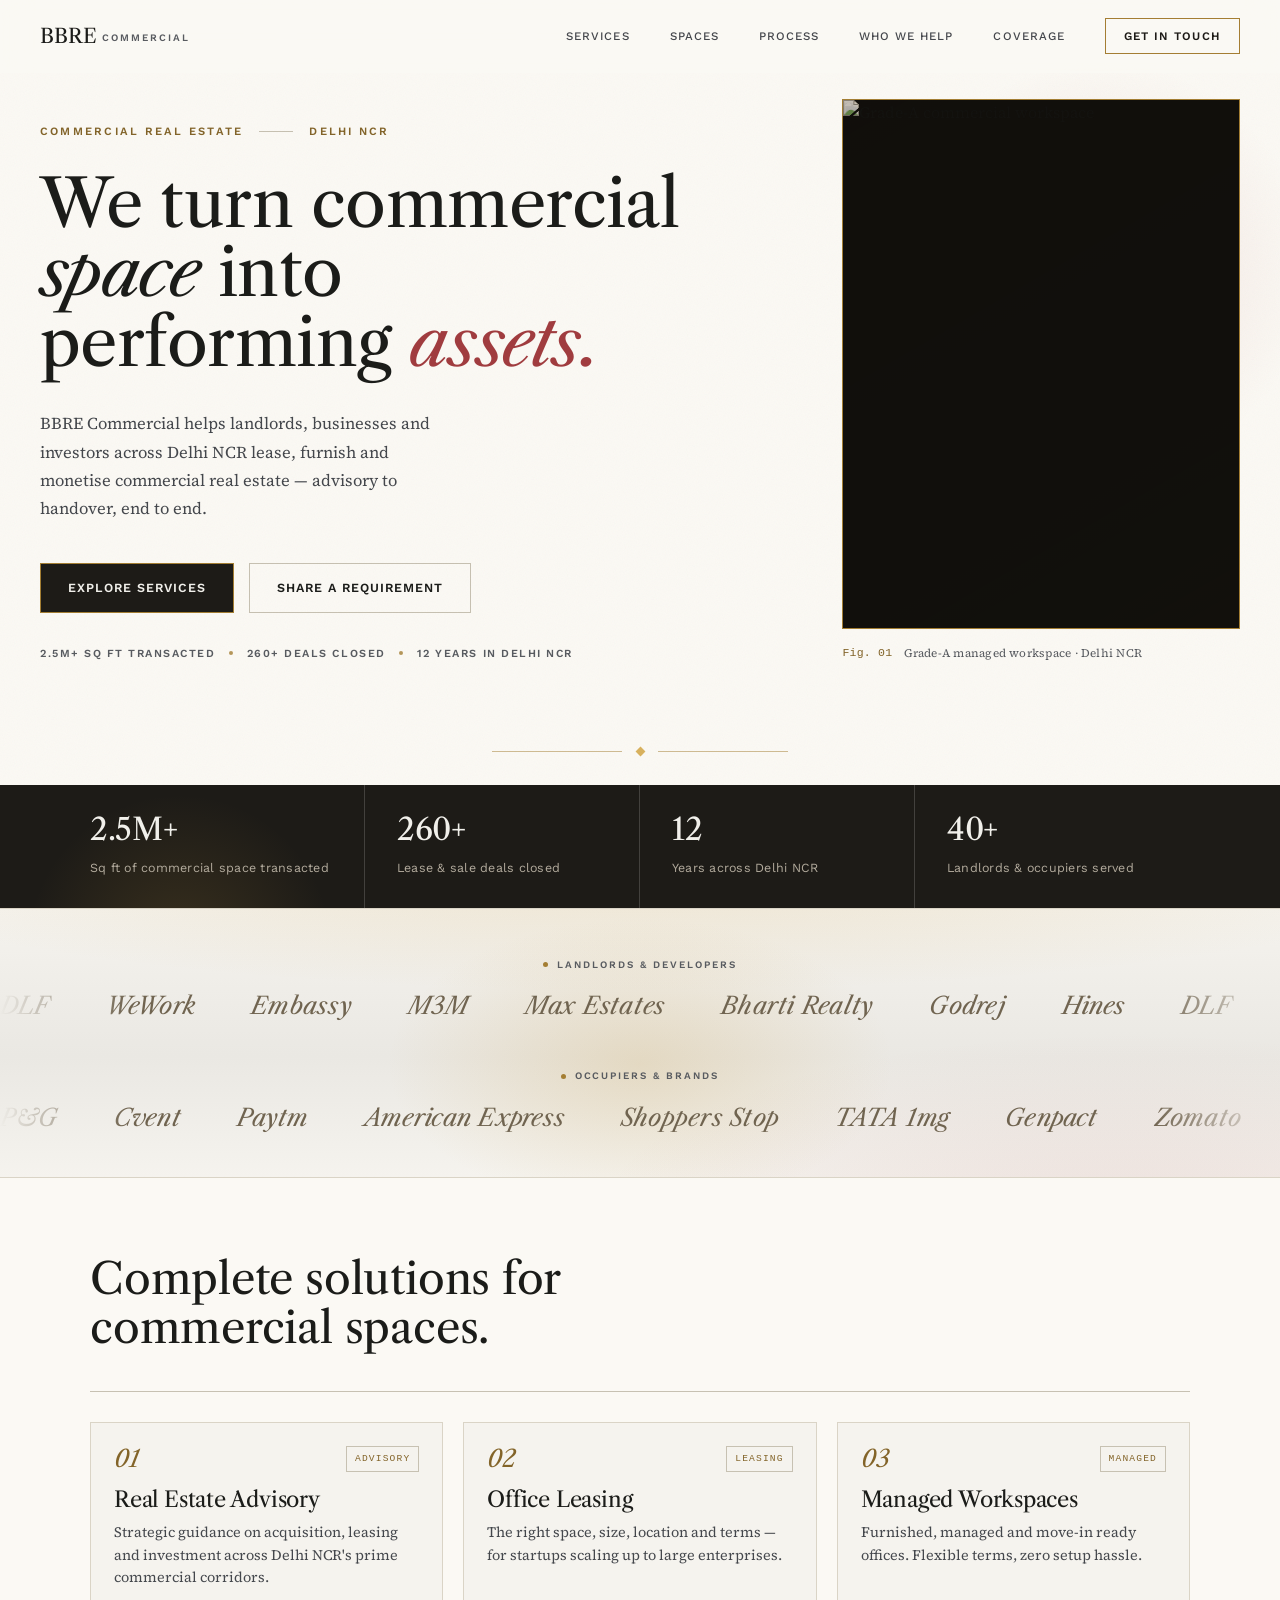
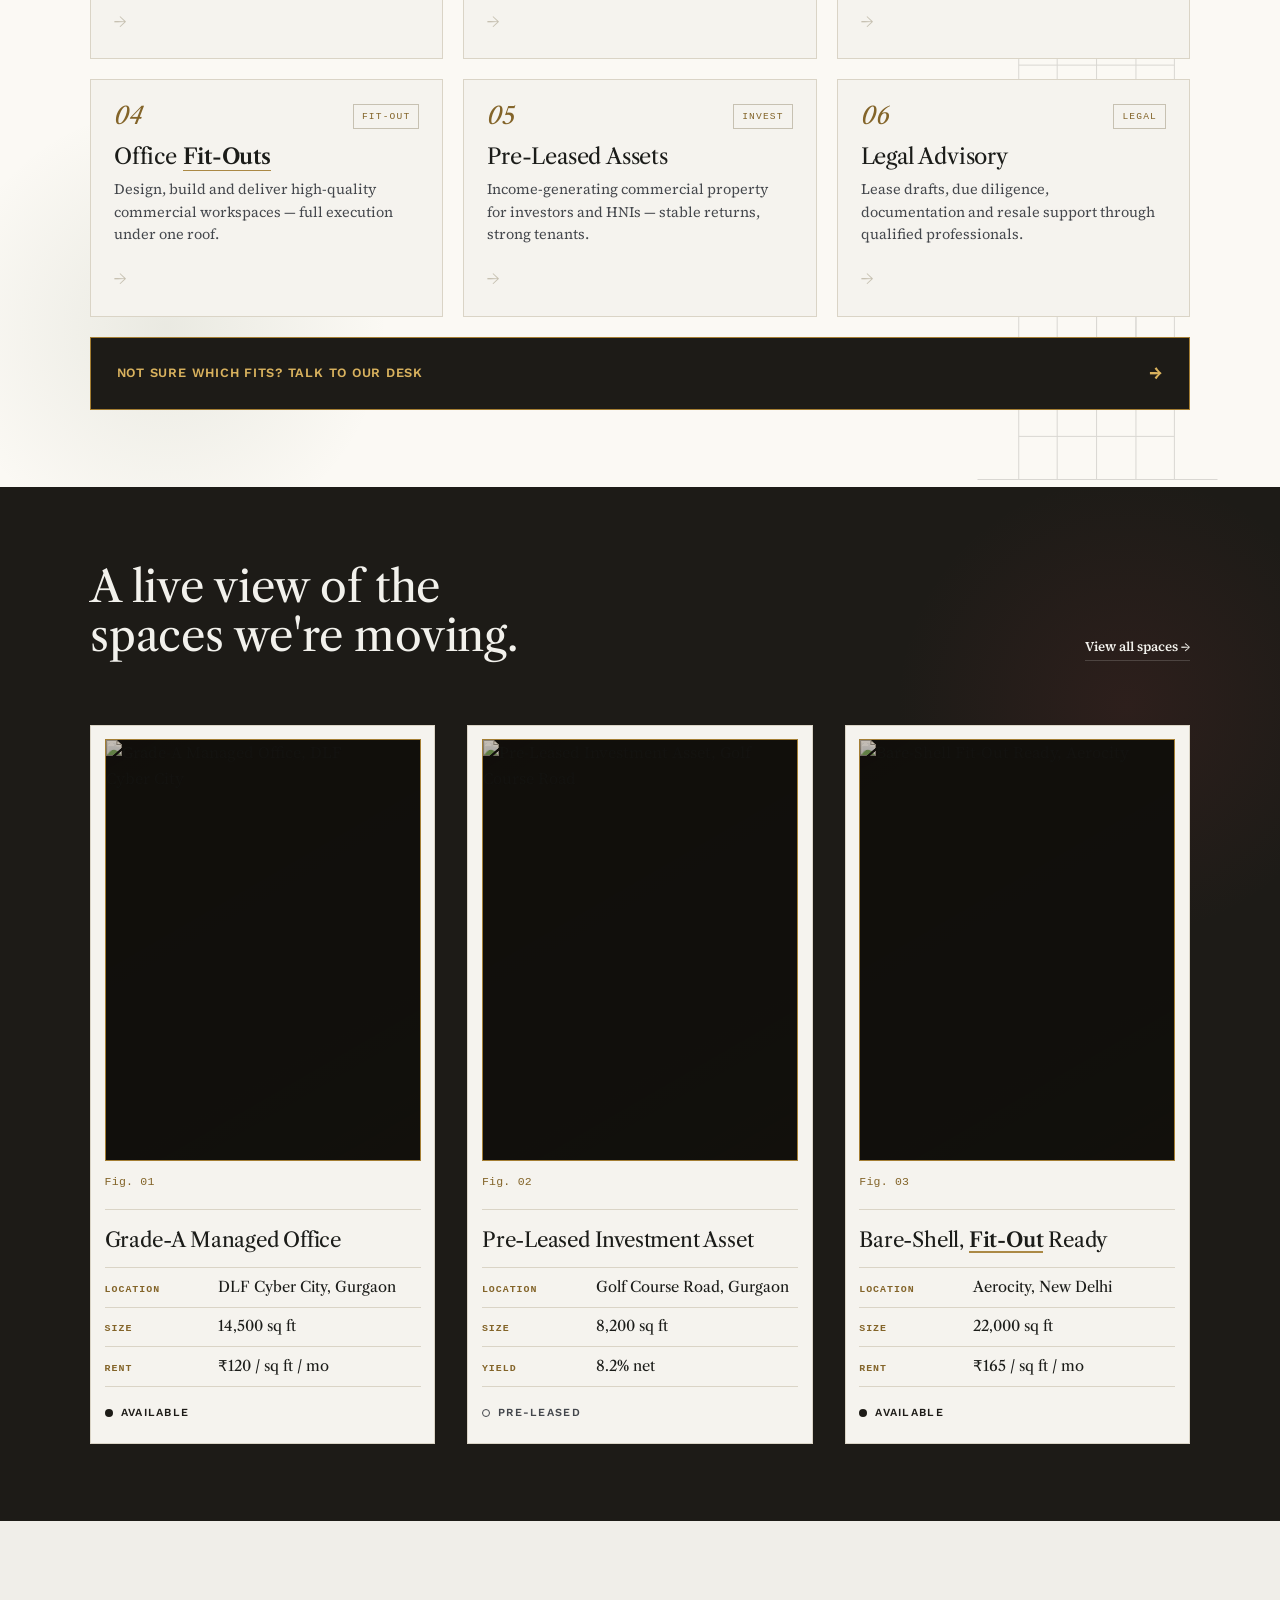
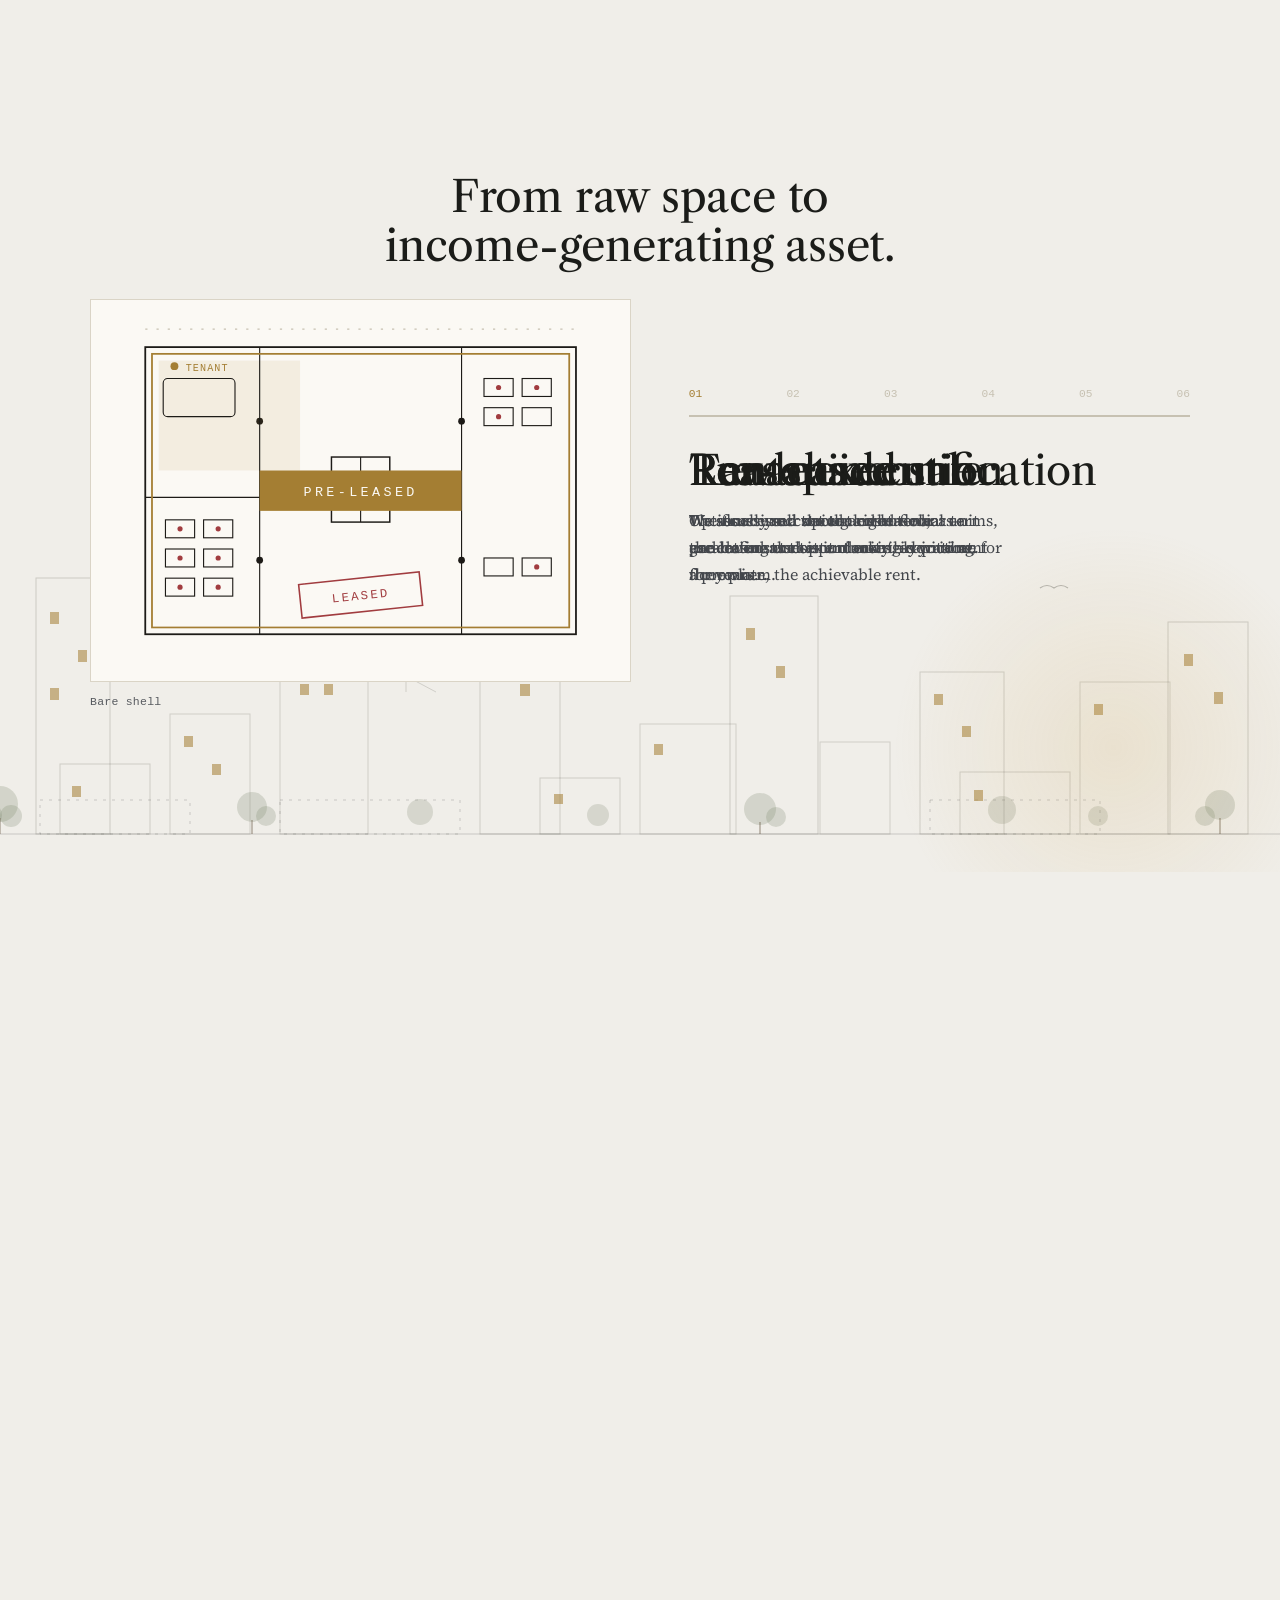
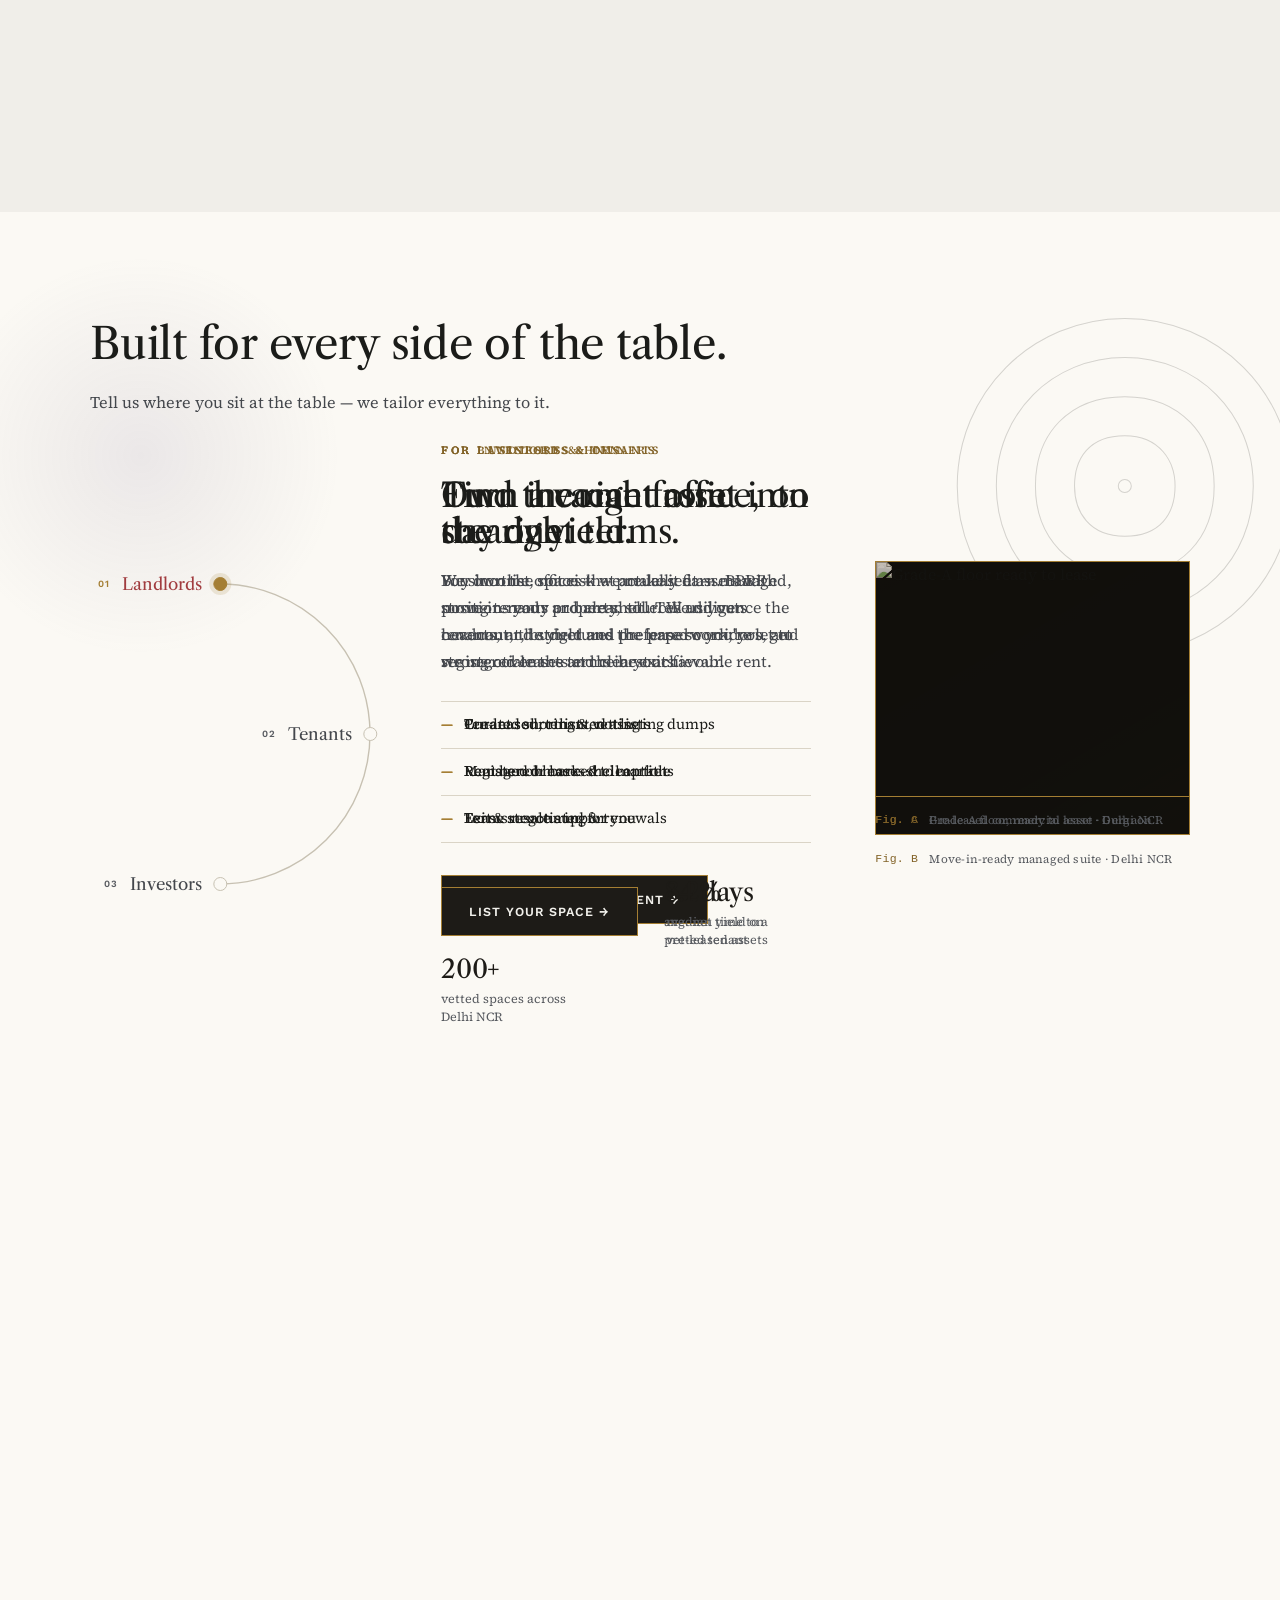
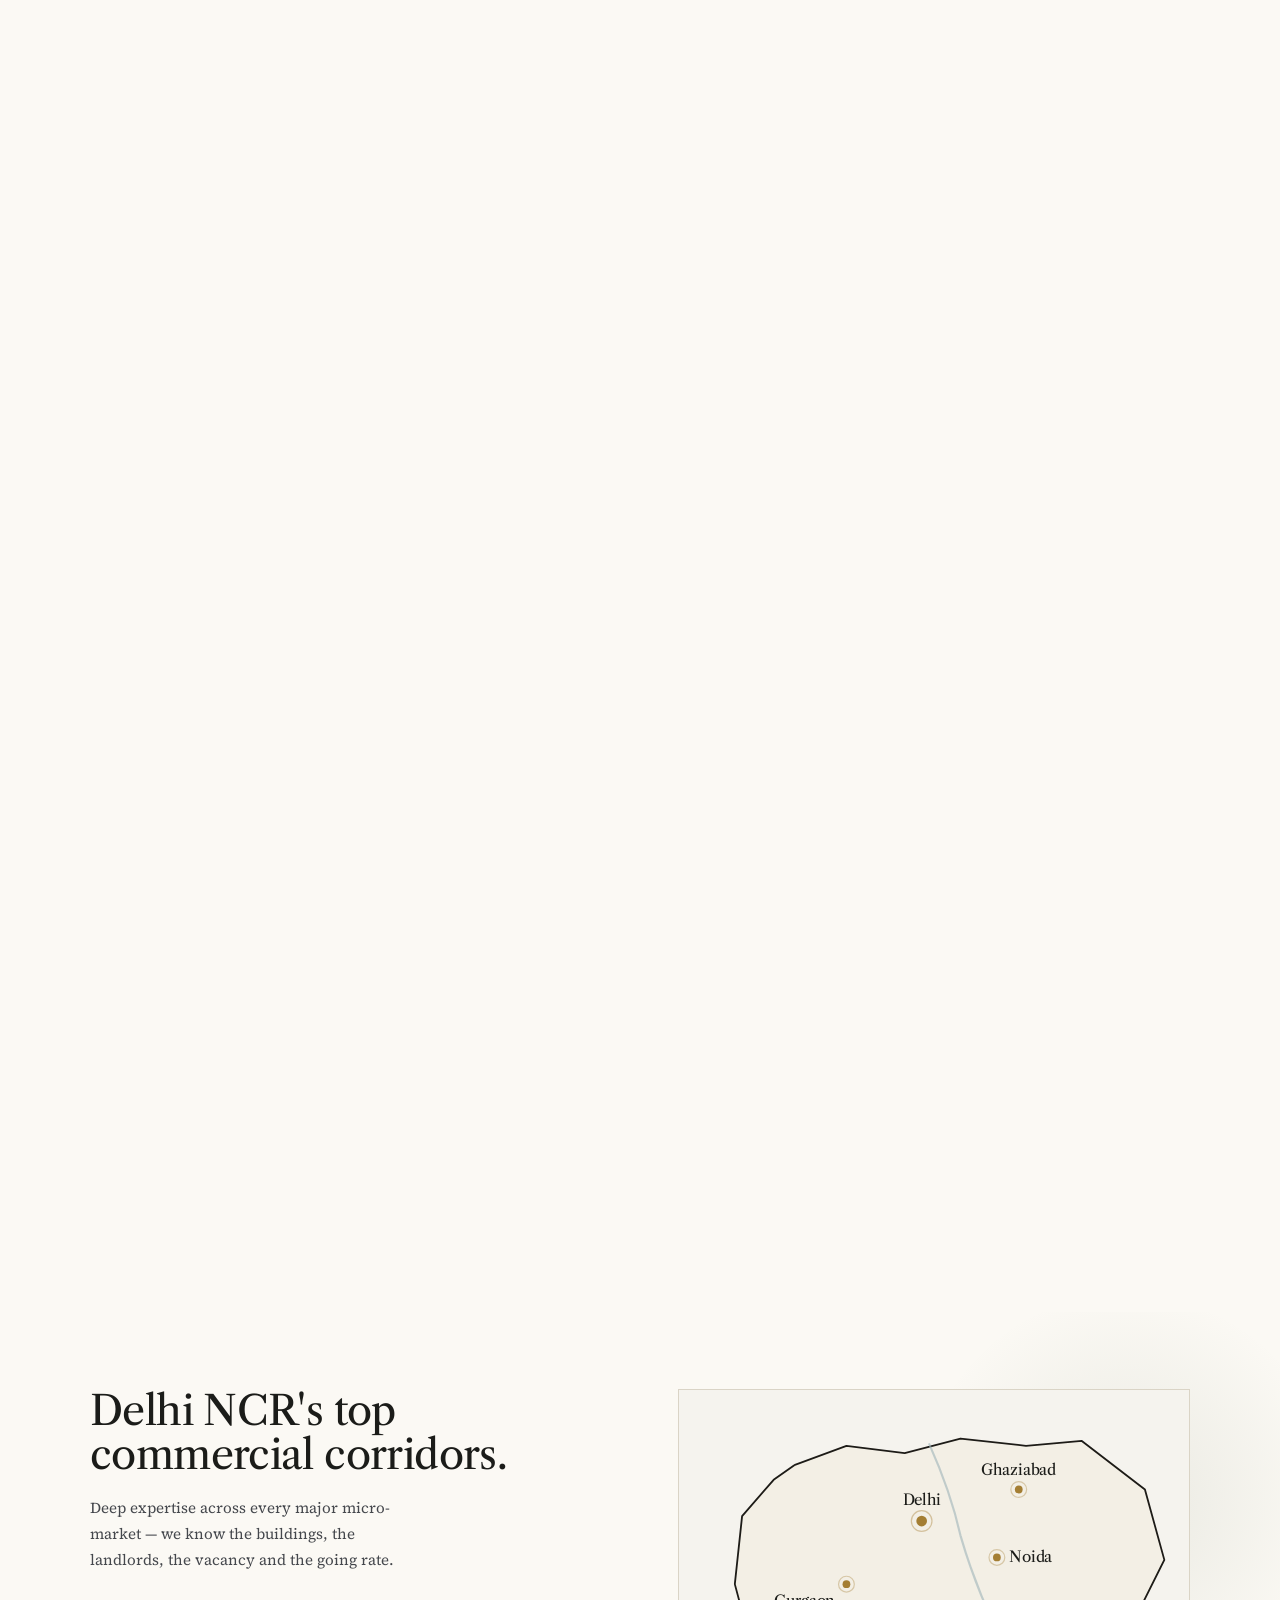
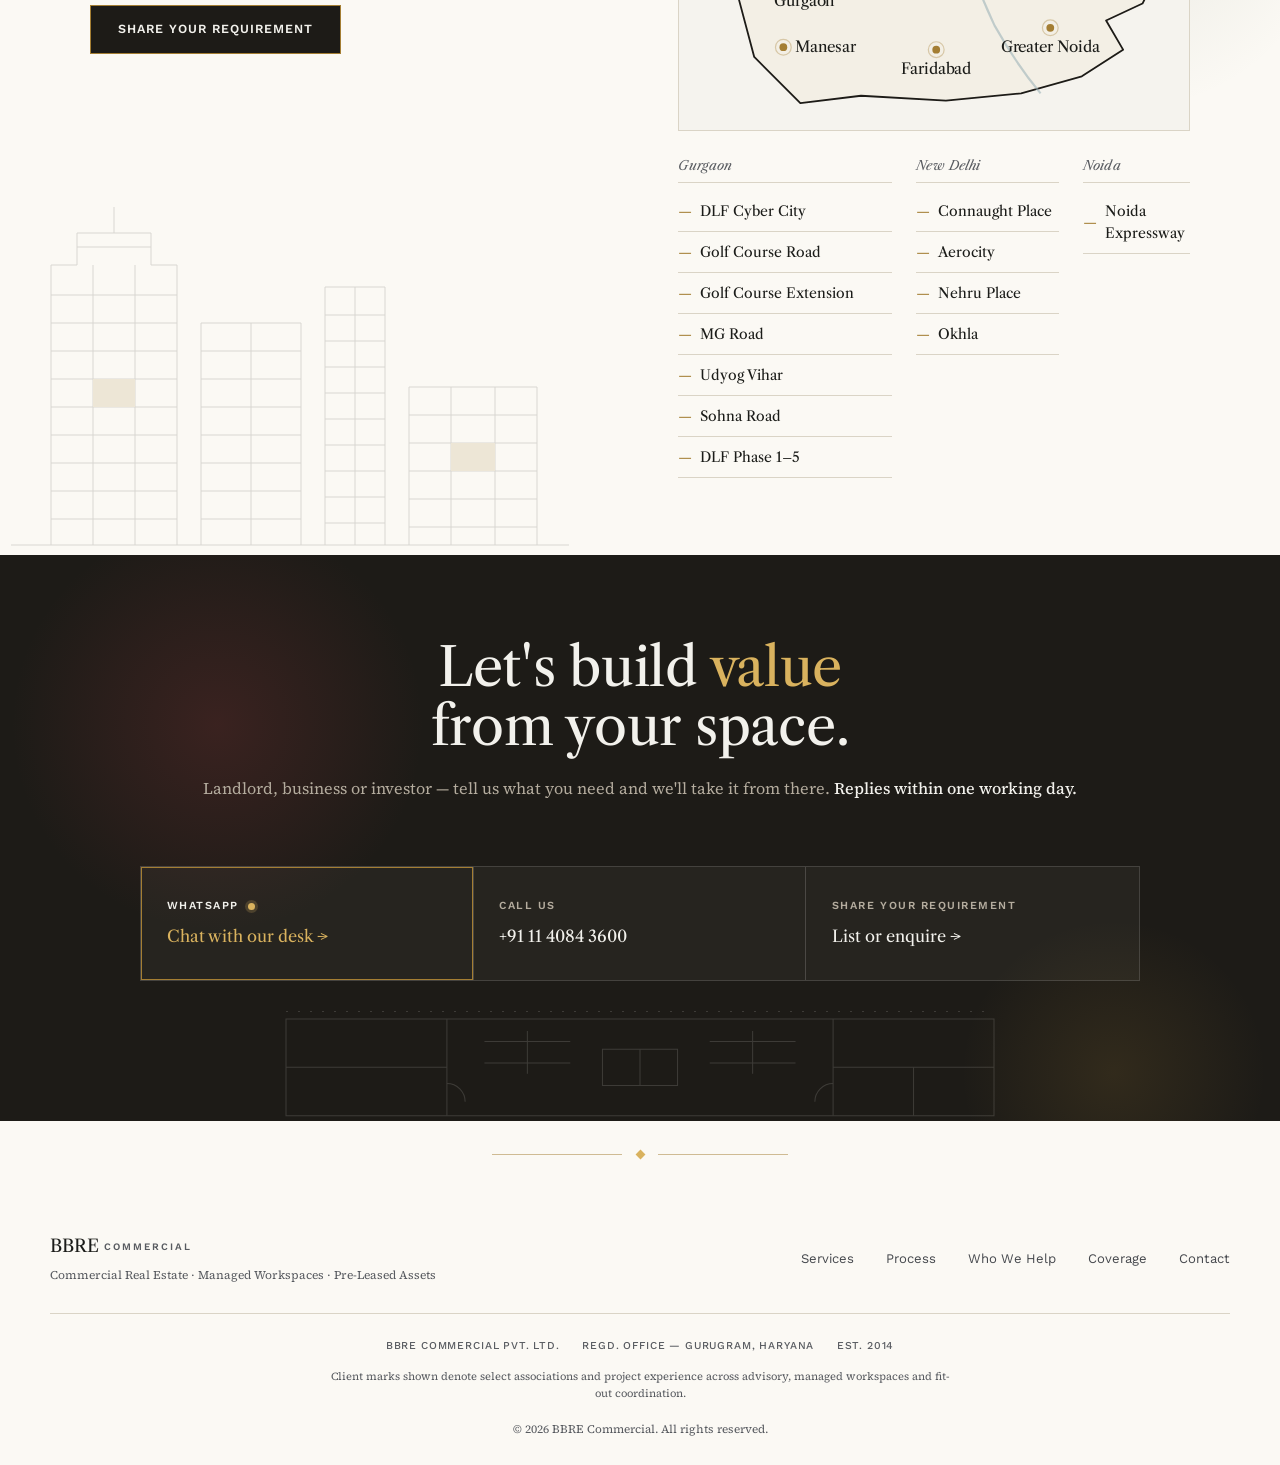
==== index.html @ bbd34696 "Mobile rebuild + Services redesign Mobile layout rebuilt (tighter spacing, no horizontal overflow, p" ====
<!DOCTYPE html>
<html lang="en">
<head>
  <meta charset="UTF-8" />
  <meta name="viewport" content="width=device-width, initial-scale=1.0" />
  <title>BBRE Commercial — Commercial Real Estate, Delhi NCR</title>
  <script>document.documentElement.classList.add('js');</script>
  <link rel="preconnect" href="https://fonts.googleapis.com">
  <link rel="preconnect" href="https://fonts.gstatic.com" crossorigin>
  <link href="https://fonts.googleapis.com/css2?family=Libre+Caslon+Text:ital,wght@0,400;0,700;1,400&family=Source+Serif+4:ital,opsz,wght@0,8..60,400;0,8..60,600;1,8..60,400&family=Work+Sans:wght@400;500;600;700&display=swap" rel="stylesheet">
  <link rel="stylesheet" href="styles.css?v=46" />
</head>
<body>
<div class="grain" aria-hidden="true"></div>
<nav class="chapters" aria-label="Section progress">
  <a class="chapter" href="#services"><span class="ch-num">01</span><span class="ch-label">Services</span></a>
  <a class="chapter" href="#spaces"><span class="ch-num">02</span><span class="ch-label">Spaces</span></a>
  <a class="chapter" href="#journey"><span class="ch-num">03</span><span class="ch-label">Process</span></a>
  <a class="chapter" href="#who"><span class="ch-num">04</span><span class="ch-label">Who</span></a>
  <a class="chapter" href="#locations"><span class="ch-num">05</span><span class="ch-label">Coverage</span></a>
  <a class="chapter" href="#contact"><span class="ch-num">06</span><span class="ch-label">Contact</span></a>
  <span class="chapters-line"><span class="chapters-fill"></span></span>
</nav>

<!-- NAV -->
<header class="nav" id="nav">
  <div class="nav-inner">
    <a href="#" class="wordmark">BBRE<span>Commercial</span></a>
    <nav class="nav-links">
      <a href="#services">Services</a>
      <a href="#spaces">Spaces</a>
      <a href="#journey">Process</a>
      <a href="#who">Who We Help</a>
      <a href="#locations">Coverage</a>
      <a href="#contact" class="nav-cta">Get in touch</a>
    </nav>
    <button class="hamburger" id="hamburger" aria-label="Menu"><span></span><span></span><span></span></button>
  </div>
  <div class="mobile-menu" id="mobileMenu">
    <a href="#services">Services</a>
    <a href="#spaces">Spaces</a>
    <a href="#journey">Process</a>
    <a href="#who">Who We Help</a>
    <a href="#locations">Coverage</a>
    <a href="#contact">Get in touch</a>
  </div>
</header>

<!-- HERO -->
<section class="hero">
  <div class="aura aura--rose" style="width:40vw;height:40vw;top:2%;right:-6%" aria-hidden="true"></div>
  <div class="hero-grid">
    <div class="hero-lead-col">
      <div class="topline">
        <span>Commercial Real Estate</span><i></i><span>Delhi&nbsp;NCR</span>
      </div>
      <h1 class="hero-h1">
        We turn commercial <br class="hb"><em class="plain">space</em> into <br class="hb">performing <em>assets.</em>
      </h1>
      <p class="hero-lead">BBRE Commercial helps landlords, businesses and investors across Delhi NCR lease, furnish and monetise commercial real estate<span class="lead-tail"> — advisory to handover, end to end</span>.</p>
      <div class="hero-actions">
        <a href="#services" class="btn-solid">Explore services</a>
        <a href="#contact" class="btn-line">Share a requirement</a>
      </div>
      <p class="hero-proof reveal-up"><span>2.5M+ sq ft transacted</span><i></i><span>260+ deals closed</span><i></i><span>12 years in Delhi&nbsp;NCR</span></p>
    </div>
    <div class="hero-fig-col">
      <figure class="fig">
        <div class="fig-frame duotone">
          <img src="https://images.unsplash.com/photo-1497366811353-6870744d04b2?w=1000&q=80" alt="Grade-A commercial workspace" />
        </div>
        <figcaption><span class="fig-tag">Fig. 01</span><span>Grade-A managed workspace · Delhi&nbsp;NCR</span></figcaption>
      </figure>
    </div>
  </div>
</section>

<div class="ornament ornament-divider" aria-hidden="true"><span></span></div>

<!-- CREDENTIALS BAND -->
<section class="band">
  <div class="aura aura--amber" style="width:34vw;height:34vw;top:-45%;left:-3%" aria-hidden="true"></div>
  <div class="band-inner">
    <div class="band-item">
      <strong data-count="2.5" data-decimals="1" data-suffix="M+">2.5M+</strong>
      <span>Sq ft of commercial space transacted</span>
    </div>
    <div class="band-item">
      <strong data-count="260" data-decimals="0" data-suffix="+">260+</strong>
      <span>Lease &amp; sale deals closed</span>
    </div>
    <div class="band-item">
      <strong data-count="12" data-decimals="0" data-suffix="">12</strong>
      <span>Years across Delhi NCR</span>
    </div>
    <div class="band-item">
      <strong data-count="40" data-decimals="0" data-suffix="+">40+</strong>
      <span>Landlords &amp; occupiers served</span>
    </div>
  </div>
</section>

<!-- CLIENTS — two groups, opposite-scrolling logo walls -->
<section class="clients">
  <div class="aura aura--amber" style="width:52vw;height:30vw;top:-14%;left:50%;transform:translateX(-50%)" aria-hidden="true"></div>
  <div class="client-rows">
    <div class="client-row reveal-up">
      <span class="client-row-label">Landlords &amp; developers</span>
      <div class="marquee" aria-hidden="true">
        <div class="marquee-track">
          <span>DLF</span><span>WeWork</span><span>Embassy</span><span>M3M</span><span>Max Estates</span><span>Bharti Realty</span><span>Godrej</span><span>Hines</span>
          <span>DLF</span><span>WeWork</span><span>Embassy</span><span>M3M</span><span>Max Estates</span><span>Bharti Realty</span><span>Godrej</span><span>Hines</span>
        </div>
      </div>
    </div>
    <div class="client-row reveal-up">
      <span class="client-row-label">Occupiers &amp; brands</span>
      <div class="marquee" aria-hidden="true">
        <div class="marquee-track marquee-track--rev">
          <span>P&amp;G</span><span>Cvent</span><span>Paytm</span><span>American Express</span><span>Shoppers Stop</span><span>TATA 1mg</span><span>Genpact</span><span>Zomato</span>
          <span>P&amp;G</span><span>Cvent</span><span>Paytm</span><span>American Express</span><span>Shoppers Stop</span><span>TATA 1mg</span><span>Genpact</span><span>Zomato</span>
        </div>
      </div>
    </div>
  </div>
</section>

<!-- SERVICES (ledger) -->
<section class="services section-pad" id="services">
      <div class="deco deco-facade deco--ink" aria-hidden="true">
        <svg viewBox="0 0 300 640" preserveAspectRatio="xMidYMid meet">
          <path d="M74 632 V150 H108 V104 H150 V70 H206 V150 H240 V632" stroke-width="1.4"/>
          <line x1="30" y1="632" x2="286" y2="632" stroke-width="1.4"/>
          <line x1="74" y1="190" x2="240" y2="190"/><line x1="74" y1="234" x2="240" y2="234"/>
          <line x1="74" y1="278" x2="240" y2="278"/><line x1="74" y1="322" x2="240" y2="322"/>
          <line x1="74" y1="366" x2="240" y2="366"/><line x1="74" y1="410" x2="240" y2="410"/>
          <line x1="74" y1="454" x2="240" y2="454"/><line x1="74" y1="498" x2="240" y2="498"/>
          <line x1="74" y1="542" x2="240" y2="542"/><line x1="74" y1="586" x2="240" y2="586"/>
          <line x1="115" y1="150" x2="115" y2="632"/><line x1="157" y1="150" x2="157" y2="632"/>
          <line x1="199" y1="150" x2="199" y2="632"/>
          <line x1="157" y1="70" x2="157" y2="150"/>
          <rect x="115" y="278" width="42" height="44" fill="rgba(29,27,23,0.85)" stroke="none"/>
          <rect x="157" y="454" width="42" height="44" fill="rgba(29,27,23,0.85)" stroke="none"/>
        </svg>
      </div>
    <div class="aura aura--sage" style="width:42vw;height:42vw;bottom:-12%;left:-8%" aria-hidden="true"></div>
  <div class="container">
    <div class="section-head">
      <h2 class="reveal-up">Complete solutions for<br>commercial spaces.</h2>
    </div>
    <div class="svc-grid">
      <a class="svc-card reveal-up" data-n="01" href="#contact">
        <div class="svc-top"><span class="svc-idx">01</span><span class="svc-tag">Advisory</span></div>
        <h3 class="svc-name">Real Estate Advisory</h3>
        <p class="svc-desc">Strategic guidance on acquisition, leasing and investment across Delhi NCR's prime commercial corridors.</p>
        <span class="svc-go" aria-hidden="true">→</span>
      </a>
      <a class="svc-card reveal-up" data-n="02" href="#contact">
        <div class="svc-top"><span class="svc-idx">02</span><span class="svc-tag">Leasing</span></div>
        <h3 class="svc-name">Office Leasing</h3>
        <p class="svc-desc">The right space, size, location and terms — for startups scaling up to large enterprises.</p>
        <span class="svc-go" aria-hidden="true">→</span>
      </a>
      <a class="svc-card reveal-up" data-n="03" href="#contact">
        <div class="svc-top"><span class="svc-idx">03</span><span class="svc-tag">Managed</span></div>
        <h3 class="svc-name">Managed Workspaces</h3>
        <p class="svc-desc">Furnished, managed and move-in ready offices. Flexible terms, zero setup hassle.</p>
        <span class="svc-go" aria-hidden="true">→</span>
      </a>
      <a class="svc-card reveal-up" data-n="04" href="#contact">
        <div class="svc-top"><span class="svc-idx">04</span><span class="svc-tag">Fit-out</span></div>
        <h3 class="svc-name">Office <span class="fitout">Fit-Outs</span></h3>
        <p class="svc-desc">Design, build and deliver high-quality commercial workspaces — full execution under one roof.</p>
        <span class="svc-go" aria-hidden="true">→</span>
      </a>
      <a class="svc-card reveal-up" data-n="05" href="#contact">
        <div class="svc-top"><span class="svc-idx">05</span><span class="svc-tag">Invest</span></div>
        <h3 class="svc-name">Pre-Leased Assets</h3>
        <p class="svc-desc">Income-generating commercial property for investors and HNIs — stable returns, strong tenants.</p>
        <span class="svc-go" aria-hidden="true">→</span>
      </a>
      <a class="svc-card reveal-up" data-n="06" href="#contact">
        <div class="svc-top"><span class="svc-idx">06</span><span class="svc-tag">Legal</span></div>
        <h3 class="svc-name">Legal Advisory</h3>
        <p class="svc-desc">Lease drafts, due diligence, documentation and resale support through qualified professionals.</p>
        <span class="svc-go" aria-hidden="true">→</span>
      </a>
    </div>
    <a class="svc-prompt reveal-up" href="#contact"><span>Not sure which fits? Talk to our desk</span><span class="svc-prompt-arrow" aria-hidden="true">→</span></a>
  </div>
</section>

<!-- FEATURED SPACES -->
<section class="spaces section-pad" id="spaces">
  <div class="aura aura--rose" style="width:44vw;height:44vw;top:-6%;right:-10%" aria-hidden="true"></div>
  <div class="container">
    <div class="spaces-head">
      <div class="section-head">
        <h2 class="reveal-up">A live view of the<br>spaces we're moving.</h2>
      </div>
      <a href="#contact" class="spaces-all reveal-up">View all spaces →</a>
    </div>
    <div class="spaces-grid">

      <!-- Plate 01 -->
      <article class="space-plate reveal-up">
        <figure class="plate-fig">
          <div class="plate-frame duotone">
            <img src="https://images.unsplash.com/photo-1497366811353-6870744d04b2?w=900&q=80" alt="Grade-A Managed Office, DLF Cyber City" />
          </div>
          <figcaption><span class="fig-tag">Fig. 01</span></figcaption>
        </figure>
        <div class="plate-body">
          <h3 class="plate-title">Grade-A Managed Office</h3>
          <table class="spec-sheet">
            <tbody>
              <tr><td class="spec-label">Location</td><td class="spec-val">DLF Cyber City, Gurgaon</td></tr>
              <tr><td class="spec-label">Size</td><td class="spec-val">14,500 sq ft</td></tr>
              <tr><td class="spec-label">Rent</td><td class="spec-val">₹120 / sq ft / mo</td></tr>
            </tbody>
          </table>
          <div class="plate-status">
            <span class="status-dot dot-filled" aria-hidden="true"></span>Available
          </div>
        </div>
      </article>

      <!-- Plate 02 -->
      <article class="space-plate reveal-up">
        <figure class="plate-fig">
          <div class="plate-frame duotone">
            <img src="https://images.unsplash.com/photo-1554469384-e58fac16e23a?w=900&q=80" alt="Pre-Leased Investment Asset, Golf Course Road" />
          </div>
          <figcaption><span class="fig-tag">Fig. 02</span></figcaption>
        </figure>
        <div class="plate-body">
          <h3 class="plate-title">Pre-Leased Investment Asset</h3>
          <table class="spec-sheet">
            <tbody>
              <tr><td class="spec-label">Location</td><td class="spec-val">Golf Course Road, Gurgaon</td></tr>
              <tr><td class="spec-label">Size</td><td class="spec-val">8,200 sq ft</td></tr>
              <tr><td class="spec-label">Yield</td><td class="spec-val">8.2% net</td></tr>
            </tbody>
          </table>
          <div class="plate-status status-preleased">
            <span class="status-dot dot-hollow" aria-hidden="true"></span>Pre-Leased
          </div>
        </div>
      </article>

      <!-- Plate 03 -->
      <article class="space-plate reveal-up">
        <figure class="plate-fig">
          <div class="plate-frame duotone">
            <img src="https://images.unsplash.com/photo-1497366216548-37526070297c?w=900&q=80" alt="Bare-Shell Fit-Out Ready, Aerocity" />
          </div>
          <figcaption><span class="fig-tag">Fig. 03</span></figcaption>
        </figure>
        <div class="plate-body">
          <h3 class="plate-title">Bare-Shell, <span class="fitout">Fit-Out</span> Ready</h3>
          <table class="spec-sheet">
            <tbody>
              <tr><td class="spec-label">Location</td><td class="spec-val">Aerocity, New Delhi</td></tr>
              <tr><td class="spec-label">Size</td><td class="spec-val">22,000 sq ft</td></tr>
              <tr><td class="spec-label">Rent</td><td class="spec-val">₹165 / sq ft / mo</td></tr>
            </tbody>
          </table>
          <div class="plate-status">
            <span class="status-dot dot-filled" aria-hidden="true"></span>Available
          </div>
        </div>
      </article>

    </div>
  </div>
</section>

<!-- PROCESS — pinned raw-space → asset journey -->
<section class="proc-section" id="journey">
  <div class="journey-scroll">
    <div class="journey-sticky">
      <!-- evolving environment: the district grows around the asset as you scroll -->
      <div class="journey-bg" aria-hidden="true">
        <svg class="env-svg" viewBox="0 0 1440 900" preserveAspectRatio="xMidYMax slice">
          <g class="env-layer" data-at="0.04" stroke="#1D1B17" stroke-opacity="0.18" fill="none">
            <line x1="0" y1="862" x2="1440" y2="862" stroke-width="1.2"/>
            <rect x="120" y="828" width="150" height="34" stroke-dasharray="3 6"/>
            <rect x="360" y="828" width="180" height="34" stroke-dasharray="3 6"/>
            <rect x="1010" y="828" width="170" height="34" stroke-dasharray="3 6"/>
          </g>
          <g class="env-layer" data-at="0.16" stroke="#1D1B17" stroke-opacity="0.16" fill="none">
            <rect x="140" y="792" width="90" height="70"/>
            <rect x="1040" y="800" width="110" height="62"/>
            <rect x="620" y="806" width="80" height="56"/>
          </g>
          <g class="env-layer" data-at="0.30" stroke="#1D1B17" stroke-opacity="0.15" fill="none">
            <rect x="250" y="742" width="80" height="120"/>
            <rect x="720" y="752" width="96" height="110"/>
            <rect x="900" y="770" width="70" height="92"/>
          </g>
          <g class="env-layer" data-at="0.44" stroke="#1D1B17" stroke-opacity="0.15" fill="none">
            <rect x="360" y="686" width="88" height="176"/>
            <rect x="1160" y="710" width="90" height="152"/>
            <path d="M486 720 V690 H560"/><line x1="486" y1="704" x2="516" y2="720"/>
          </g>
          <g class="env-layer" data-at="0.58" stroke="#1D1B17" stroke-opacity="0.16" fill="none">
            <rect x="560" y="648" width="80" height="214"/>
            <rect x="1000" y="700" width="84" height="162"/>
          </g>
          <g class="env-layer" data-at="0.52" stroke="#1D1B17" stroke-opacity="0.17" fill="none">
            <rect x="116" y="606" width="74" height="256"/>
            <rect x="810" y="624" width="88" height="238"/>
            <rect x="1248" y="650" width="80" height="212"/>
          </g>
          <g class="env-layer" data-at="0.70">
            <g fill="#6E7A5E" fill-opacity="0.22" stroke="none">
              <circle cx="80" cy="832" r="18"/><circle cx="70" cy="843" r="12"/><circle cx="91" cy="844" r="11"/>
              <circle cx="332" cy="835" r="15"/><circle cx="346" cy="844" r="10"/>
              <circle cx="840" cy="837" r="16"/><circle cx="856" cy="845" r="10"/>
              <circle cx="1300" cy="833" r="15"/><circle cx="1285" cy="844" r="10"/>
            </g>
            <g stroke="#5B4A34" stroke-opacity="0.32" stroke-width="2">
              <line x1="80" y1="846" x2="80" y2="862"/><line x1="332" y1="848" x2="332" y2="862"/><line x1="840" y1="850" x2="840" y2="862"/><line x1="1300" y1="846" x2="1300" y2="862"/>
            </g>
          </g>
          <g class="env-layer" data-at="0.80" fill="#6E7A5E" fill-opacity="0.20" stroke="none">
            <circle cx="500" cy="840" r="13"/><circle cx="678" cy="843" r="11"/><circle cx="1082" cy="838" r="14"/><circle cx="1178" cy="844" r="10"/>
          </g>
          <g class="env-layer" data-at="0.26" fill="#A47E33" fill-opacity="0.55">
            <rect x="152" y="814" width="9" height="11"/><rect x="1054" y="818" width="9" height="11"/><rect x="634" y="822" width="9" height="10"/>
          </g>
          <g class="env-layer" data-at="0.40" fill="#A47E33" fill-opacity="0.55">
            <rect x="264" y="764" width="9" height="11"/><rect x="292" y="792" width="9" height="11"/><rect x="734" y="772" width="9" height="11"/>
          </g>
          <g class="env-layer" data-at="0.54" fill="#A47E33" fill-opacity="0.55">
            <rect x="380" y="712" width="9" height="11"/><rect x="404" y="712" width="9" height="11"/><rect x="1174" y="732" width="9" height="11"/>
          </g>
          <g class="env-layer" data-at="0.64" fill="#A47E33" fill-opacity="0.55">
            <rect x="130" y="640" width="9" height="12"/><rect x="158" y="678" width="9" height="12"/><rect x="826" y="656" width="9" height="12"/><rect x="856" y="694" width="9" height="12"/><rect x="1264" y="682" width="9" height="12"/><rect x="1294" y="720" width="9" height="12"/>
          </g>
          <g class="env-layer" data-at="0.76" fill="#A47E33" fill-opacity="0.55">
            <rect x="576" y="676" width="10" height="12"/><rect x="600" y="712" width="10" height="12"/><rect x="1014" y="722" width="9" height="11"/><rect x="1042" y="754" width="9" height="11"/><rect x="130" y="716" width="9" height="12"/>
          </g>
          <g class="env-layer" data-at="0.90" stroke="#1D1B17" stroke-opacity="0.28" fill="none" stroke-width="1.2">
            <path d="M200 636 q8 -6 16 0 q8 -6 16 0"/><path d="M1120 616 q7 -5 14 0 q7 -5 14 0"/>
          </g>
        </svg>
        <div class="env-sun" aria-hidden="true"></div>
      </div>
      <div class="aura aura--amber" style="width:42vw;height:42vw;bottom:-16%;right:-8%" aria-hidden="true"></div>
      <div class="container">
        <div class="section-head reveal-up">
          <h2>From raw space to<br>income-generating asset.</h2>
        </div>
        <div class="journey-stage">
          <figure class="journey-visual reveal-up">
            <svg class="floor-svg" viewBox="0 0 480 340" xmlns="http://www.w3.org/2000/svg" aria-hidden="true">
              <g class="fl-shell">
                <line x1="48" y1="26" x2="432" y2="26" stroke="#C7C1B2" stroke-width="1" stroke-dasharray="2 8"/>
                <rect x="48" y="42" width="384" height="256" fill="none" stroke="#1D1B17" stroke-width="1.6"/>
                <rect x="214" y="140" width="52" height="58" fill="none" stroke="#1D1B17" stroke-width="1.3"/>
                <line x1="240" y1="140" x2="240" y2="198" stroke="#1D1B17" stroke-width="1"/>
                <g fill="#1D1B17"><circle cx="150" cy="108" r="3"/><circle cx="150" cy="232" r="3"/><circle cx="330" cy="108" r="3"/><circle cx="330" cy="232" r="3"/></g>
              </g>
              <g class="fl-layer" data-at="0.07"><rect x="60" y="54" width="126" height="98" fill="#A47E33" opacity="0.10"/></g>
              <g class="fl-layer" data-at="0.13"><circle cx="74" cy="59" r="3.5" fill="#A47E33"/><text x="84" y="63" font-family="ui-monospace, Menlo, monospace" font-size="9" fill="#A47E33" letter-spacing="1">TENANT</text></g>
              <g class="fl-layer" data-at="0.22" stroke="#1D1B17" fill="none">
                <line x1="150" y1="42" x2="150" y2="298" stroke-width="1"/>
                <line x1="330" y1="42" x2="330" y2="298" stroke-width="1"/>
                <line x1="48" y1="176" x2="150" y2="176" stroke-width="1"/>
              </g>
              <g class="fl-layer" data-at="0.29" stroke="#1D1B17" fill="none"><rect x="64" y="70" width="64" height="34" rx="4" stroke-width="1"/></g>
              <g class="fl-layer" data-at="0.35" stroke="#1D1B17" fill="none">
                <rect x="66" y="196" width="26" height="16"/><rect x="100" y="196" width="26" height="16"/>
                <rect x="66" y="222" width="26" height="16"/><rect x="100" y="222" width="26" height="16"/>
                <rect x="66" y="248" width="26" height="16"/><rect x="100" y="248" width="26" height="16"/>
              </g>
              <g class="fl-layer" data-at="0.42" stroke="#1D1B17" fill="none">
                <rect x="350" y="70" width="26" height="16"/><rect x="384" y="70" width="26" height="16"/>
                <rect x="350" y="96" width="26" height="16"/><rect x="384" y="96" width="26" height="16"/>
                <rect x="350" y="230" width="26" height="16"/><rect x="384" y="230" width="26" height="16"/>
              </g>
              <g class="fl-layer" data-at="0.55" transform="rotate(-6 240 263)">
                <rect x="186" y="248" width="108" height="30" fill="none" stroke="#A13C3F" stroke-width="1.4"/>
                <text x="240" y="267" text-anchor="middle" font-family="ui-monospace, Menlo, monospace" font-size="11" fill="#A13C3F" letter-spacing="2">LEASED</text>
              </g>
              <g class="fl-layer" data-at="0.63" fill="#A13C3F">
                <circle cx="79" cy="204" r="2.3"/><circle cx="113" cy="204" r="2.3"/>
                <circle cx="79" cy="230" r="2.3"/><circle cx="113" cy="230" r="2.3"/>
                <circle cx="79" cy="256" r="2.3"/><circle cx="113" cy="256" r="2.3"/>
              </g>
              <g class="fl-layer" data-at="0.71" fill="#A13C3F">
                <circle cx="363" cy="78" r="2.3"/><circle cx="397" cy="78" r="2.3"/>
                <circle cx="363" cy="104" r="2.3"/><circle cx="397" cy="238" r="2.3"/>
              </g>
              <g class="fl-layer" data-at="0.83"><rect x="54" y="48" width="372" height="244" fill="none" stroke="#A47E33" stroke-width="1.6"/></g>
              <g class="fl-layer" data-at="0.90"><rect x="150" y="152" width="180" height="36" fill="#A47E33"/><text x="240" y="175" text-anchor="middle" font-family="ui-monospace, Menlo, monospace" font-size="12" fill="#FBF9F4" letter-spacing="3">PRE-LEASED</text></g>
            </svg>
            <figcaption class="floor-cap"><span class="floor-stage-name">Bare shell</span><span class="floor-cap-static">Typical Grade-A floor plate</span></figcaption>
          </figure>
          <div class="journey-readout reveal-up">
            <div class="j-steps">
              <ol class="j-nums">
                <li class="is-active">01</li><li>02</li><li>03</li><li>04</li><li>05</li><li>06</li>
              </ol>
              <div class="j-track"><span class="j-fill"></span></div>
            </div>
            <div class="j-panels">
              <article class="j-panel is-active" data-i="0"><h4>Raw space</h4><p>We assess your vacant commercial unit and define the opportunity — location, floor plate, the achievable rent.</p></article>
              <article class="j-panel" data-i="1"><h4>Tenant identification</h4><p>We source and vet the right tenant — the covenant that underwrites your rent for years.</p></article>
              <article class="j-panel" data-i="2"><h4><span class="fitout">Fit-out</span></h4><p>We design and build a workspace that commands premium rent — full execution under one roof.</p></article>
              <article class="j-panel" data-i="3"><h4>Lease execution</h4><p>We structure a strong lease — clear terms, escalations and exit clauses, in writing.</p></article>
              <article class="j-panel" data-i="4"><h4>Rental income</h4><p>The floor is occupied and leased, generating consistent monthly income for the owner.</p></article>
              <article class="j-panel" data-i="5"><h4>Pre-leased sale</h4><p>Optionally sell the tenanted floor as a pre-leased asset — unlocking capital at a premium.</p></article>
            </div>
          </div>
        </div>
      </div>
    </div>
  </div>
</section>

<section class="who" id="who">
  <div class="who-scroll">
    <div class="who-sticky">
      <div class="deco deco-contour deco--ink" aria-hidden="true">
        <svg viewBox="0 0 440 440" preserveAspectRatio="xMidYMid meet">
          <path d="M220 40C320 40 400 120 400 220C400 320 320 400 220 400C120 400 40 320 40 220C40 120 120 40 220 40Z"/>
          <path d="M220 82C298 82 358 142 358 220C358 298 298 358 220 358C142 358 82 298 82 220C82 142 142 82 220 82Z"/>
          <path d="M220 124C280 124 316 166 316 220C316 276 280 316 220 316C160 316 124 274 124 220C124 164 160 124 220 124Z"/>
          <path d="M220 166C258 166 274 194 274 220C274 250 258 274 220 274C182 274 166 248 166 220C166 190 182 166 220 166Z"/>
          <circle cx="220" cy="220" r="7" fill="rgba(15,28,46,0.14)" stroke="none"/>
        </svg>
      </div>
      <div class="aura aura--violet" style="width:38vw;height:38vw;top:0;left:-8%" aria-hidden="true"></div>
      <div class="container">
        <div class="section-head reveal-up">
          <h2>Built for every side of the table.</h2>
          <p class="section-sub">Tell us where you sit at the table — we tailor everything to it.</p>
        </div>
        <div class="who-stage">
          <div class="who-dial" role="tablist" aria-label="Choose who you are">
            <svg class="dial-svg" viewBox="0 0 300 420" fill="none" aria-hidden="true">
              <path class="dial-track" d="M130 60 A 150 150 0 0 1 130 360"/>
              <path class="dial-progress" d="M130 60 A 150 150 0 0 1 130 360" pathLength="1"/>
            </svg>
            <button class="dial-point is-active" role="tab" aria-selected="true" data-i="0" style="left:43.3%;top:14.3%">
              <span class="dial-num">01</span><span class="dial-name">Landlords</span><span class="dot"></span>
            </button>
            <button class="dial-point" role="tab" aria-selected="false" data-i="1" style="left:93.3%;top:50%">
              <span class="dial-num">02</span><span class="dial-name">Tenants</span><span class="dot"></span>
            </button>
            <button class="dial-point" role="tab" aria-selected="false" data-i="2" style="left:43.3%;top:85.7%">
              <span class="dial-num">03</span><span class="dial-name">Investors</span><span class="dot"></span>
            </button>
          </div>
          <div class="who-panels">
            <article class="who-slide is-active" data-i="0">
              <div class="persona-grid">
                <div class="persona-copy">
                  <p class="persona-eyebrow">For landlords &amp; owners</p>
                  <h3 class="persona-h">Turn a vacant asset into steady yield.</h3>
                  <p class="persona-lead">You own the space — we make it earn.<span class="lead-more"> BBRE positions your property, sources and vets tenants, and structures the lease so you're let to strong covenants at the best achievable rent.</span></p>
                  <ul class="persona-points">
                    <li>Tenant sourcing &amp; vetting</li>
                    <li>Rent benchmarked to market</li>
                    <li>Lease structuring &amp; renewals</li>
                  </ul>
                  <div class="persona-foot">
                    <a href="#contact" class="btn-solid">List your space →</a>
                    <span class="persona-stat"><strong>34 days</strong>median time to a vetted tenant</span>
                  </div>
                </div>
                <figure class="persona-fig">
                  <div class="fig-frame duotone">
                    <img src="https://images.unsplash.com/photo-1486406146926-c627a92ad1ab?w=900&q=80" alt="Grade-A floor ready to lease" />
                  </div>
                  <figcaption><span class="fig-tag">Fig. A</span><span>Grade-A floor, ready to lease · Gurgaon</span></figcaption>
                </figure>
              </div>
            </article>
            <article class="who-slide" data-i="1">
              <div class="persona-grid">
                <div class="persona-copy">
                  <p class="persona-eyebrow">For businesses &amp; tenants</p>
                  <h3 class="persona-h">Find the right office, on the right terms.</h3>
                  <p class="persona-lead">We shortlist offices that actually fit — managed, move-in-ready or bare-shell.<span class="lead-more"> Tell us your headcount, budget and preferred corridors, and we negotiate the terms in your favour.</span></p>
                  <ul class="persona-points">
                    <li>Curated shortlists, not listing dumps</li>
                    <li>Managed or bare-shell options</li>
                    <li>Terms negotiated for you</li>
                  </ul>
                  <div class="persona-foot">
                    <a href="#contact" class="btn-solid">Share your requirement →</a>
                    <span class="persona-stat"><strong>200+</strong>vetted spaces across Delhi NCR</span>
                  </div>
                </div>
                <figure class="persona-fig">
                  <div class="fig-frame duotone">
                    <img src="https://images.unsplash.com/photo-1497366216548-37526070297c?w=900&q=80" alt="Move-in-ready managed office" />
                  </div>
                  <figcaption><span class="fig-tag">Fig. B</span><span>Move-in-ready managed suite · Delhi NCR</span></figcaption>
                </figure>
              </div>
            </article>
            <article class="who-slide" data-i="2">
              <div class="persona-grid">
                <div class="persona-copy">
                  <p class="persona-eyebrow">For investors &amp; HNIs</p>
                  <h3 class="persona-h">Own income from day one.</h3>
                  <p class="persona-lead">Buy income, not risk — pre-leased assets with strong tenants and clean title.<span class="lead-more"> We diligence the covenant, the yield and the paperwork; you get registered leases and clear exits.</span></p>
                  <ul class="persona-points">
                    <li>Pre-leased, tenanted assets</li>
                    <li>Registered leases &amp; clean title</li>
                    <li>Exit &amp; resale support</li>
                  </ul>
                  <div class="persona-foot">
                    <a href="#contact" class="btn-solid">Explore assets →</a>
                    <span class="persona-stat"><strong>8.2%</strong>avg. net yield on pre-leased assets</span>
                  </div>
                </div>
                <figure class="persona-fig">
                  <div class="fig-frame duotone">
                    <img src="https://images.unsplash.com/photo-1554469384-e58fac16e23a?w=900&q=80" alt="Pre-leased commercial asset" />
                  </div>
                  <figcaption><span class="fig-tag">Fig. C</span><span>Pre-leased commercial asset · Delhi NCR</span></figcaption>
                </figure>
              </div>
            </article>
          </div>
        </div>
      </div>
    </div>
  </div>
</section>

<!-- LOCATIONS -->
<section class="locations section-pad" id="locations">
    <div class="aura aura--sage" style="width:40vw;height:40vw;top:-8%;right:-8%" aria-hidden="true"></div>
    <div class="deco deco-district deco--ink" aria-hidden="true">
      <svg viewBox="0 0 600 400" preserveAspectRatio="xMinYMax meet">
        <line x1="30" y1="390" x2="588" y2="390" stroke-width="1.4"/>
        <!-- Tower A (crowned) -->
        <path d="M70 390 V110 H96 V78 H170 V110 H196 V390" stroke-width="1.4"/>
        <line x1="133" y1="78" x2="133" y2="52"/>
        <line x1="96" y1="92" x2="170" y2="92"/>
        <line x1="70" y1="140" x2="196" y2="140"/><line x1="70" y1="168" x2="196" y2="168"/>
        <line x1="70" y1="196" x2="196" y2="196"/><line x1="70" y1="224" x2="196" y2="224"/>
        <line x1="70" y1="252" x2="196" y2="252"/><line x1="70" y1="280" x2="196" y2="280"/>
        <line x1="70" y1="308" x2="196" y2="308"/><line x1="70" y1="336" x2="196" y2="336"/>
        <line x1="70" y1="364" x2="196" y2="364"/>
        <line x1="112" y1="110" x2="112" y2="390"/><line x1="154" y1="110" x2="154" y2="390"/>
        <rect x="112" y="224" width="42" height="28" style="fill:var(--gold);stroke:none"/>
        <!-- Tower B -->
        <path d="M220 390 V168 H320 V390" stroke-width="1.4"/>
        <line x1="220" y1="196" x2="320" y2="196"/><line x1="220" y1="224" x2="320" y2="224"/>
        <line x1="220" y1="252" x2="320" y2="252"/><line x1="220" y1="280" x2="320" y2="280"/>
        <line x1="220" y1="308" x2="320" y2="308"/><line x1="220" y1="336" x2="320" y2="336"/>
        <line x1="220" y1="364" x2="320" y2="364"/>
        <line x1="270" y1="168" x2="270" y2="390"/>
        <!-- Tower C (slender) -->
        <path d="M344 390 V132 H404 V390" stroke-width="1.4"/>
        <line x1="344" y1="160" x2="404" y2="160"/><line x1="344" y1="186" x2="404" y2="186"/>
        <line x1="344" y1="212" x2="404" y2="212"/><line x1="344" y1="238" x2="404" y2="238"/>
        <line x1="344" y1="264" x2="404" y2="264"/><line x1="344" y1="290" x2="404" y2="290"/>
        <line x1="344" y1="316" x2="404" y2="316"/><line x1="344" y1="342" x2="404" y2="342"/>
        <line x1="344" y1="368" x2="404" y2="368"/>
        <line x1="374" y1="132" x2="374" y2="390"/>
        <!-- Tower D (short, wide) -->
        <path d="M428 390 V232 H556 V390" stroke-width="1.4"/>
        <line x1="428" y1="260" x2="556" y2="260"/><line x1="428" y1="288" x2="556" y2="288"/>
        <line x1="428" y1="316" x2="556" y2="316"/><line x1="428" y1="344" x2="556" y2="344"/>
        <line x1="428" y1="372" x2="556" y2="372"/>
        <line x1="470" y1="232" x2="470" y2="390"/><line x1="514" y1="232" x2="514" y2="390"/>
        <rect x="470" y="288" width="44" height="28" style="fill:var(--gold);stroke:none"/>
      </svg>
    </div>
  <div class="container locations-inner">
    <div class="locations-left reveal-up">
      <h2>Delhi NCR's top<br>commercial corridors.</h2>
      <p>Deep expertise across every major micro-market — we know the buildings, the landlords, the vacancy and the going rate.</p>
      <a href="#contact" class="btn-solid" style="margin-top:2rem;">Share your requirement</a>
    </div>
    <div class="locations-right reveal-up">
      <div class="coverage-panel">
        <svg class="coverage-map" viewBox="0 0 420 280" xmlns="http://www.w3.org/2000/svg" aria-hidden="true">
          <!-- Delhi NCR region silhouette -->
          <path class="ncr-outline" pathLength="1"
            d="M95 62 L138 46 L186 52 L232 40 L286 46 L332 42 L384 82 L400 140 L382 176 L352 190 L366 214 L332 236 L282 250 L220 256 L150 252 L100 258 L62 220 L46 160 L52 104 L78 74 Z"
            fill="rgba(199,154,62,0.05)" stroke="#1D1B17" stroke-width="1.5" stroke-linejoin="round"/>
          <!-- Yamuna -->
          <path class="ncr-river" d="M206 44 Q224 84 232 120 Q243 158 260 194 Q278 226 298 250" fill="none" stroke="#9FB4B9" stroke-width="1.8"/>
          <!-- city pins (antique gold) -->
          <g class="ncr-pins">
            <g class="ncr-pin"><circle cx="200" cy="108" r="8.5" fill="none" stroke="#A47E33" stroke-width="1" opacity="0.4"/><circle cx="200" cy="108" r="4.4" fill="#A47E33"/></g>
            <g class="ncr-pin"><circle cx="280" cy="82" r="6.5" fill="none" stroke="#A47E33" stroke-width="1" opacity="0.35"/><circle cx="280" cy="82" r="3.2" fill="#A47E33"/></g>
            <g class="ncr-pin"><circle cx="262" cy="138" r="6.5" fill="none" stroke="#A47E33" stroke-width="1" opacity="0.35"/><circle cx="262" cy="138" r="3.2" fill="#A47E33"/></g>
            <g class="ncr-pin"><circle cx="306" cy="196" r="6.5" fill="none" stroke="#A47E33" stroke-width="1" opacity="0.35"/><circle cx="306" cy="196" r="3.2" fill="#A47E33"/></g>
            <g class="ncr-pin"><circle cx="212" cy="214" r="6.5" fill="none" stroke="#A47E33" stroke-width="1" opacity="0.35"/><circle cx="212" cy="214" r="3.2" fill="#A47E33"/></g>
            <g class="ncr-pin"><circle cx="138" cy="160" r="6.5" fill="none" stroke="#A47E33" stroke-width="1" opacity="0.35"/><circle cx="138" cy="160" r="3.2" fill="#A47E33"/></g>
            <g class="ncr-pin"><circle cx="86" cy="212" r="6.5" fill="none" stroke="#A47E33" stroke-width="1" opacity="0.35"/><circle cx="86" cy="212" r="3.2" fill="#A47E33"/></g>
          </g>
          <!-- labels -->
          <g class="ncr-labels" font-family="'Libre Caslon Text', Georgia, serif" font-size="12.5" fill="#1B1C19" letter-spacing="-0.01em">
            <text x="200" y="95" text-anchor="middle">Delhi</text>
            <text x="280" y="70" text-anchor="middle">Ghaziabad</text>
            <text x="272" y="142" text-anchor="start">Noida</text>
            <text x="306" y="216" text-anchor="middle">Greater Noida</text>
            <text x="212" y="234" text-anchor="middle">Faridabad</text>
            <text x="128" y="178" text-anchor="end">Gurgaon</text>
            <text x="96" y="216" text-anchor="start">Manesar</text>
          </g>
        </svg>
      </div>
      <div class="loc-groups">
        <div class="loc-group">
          <h4 class="loc-hub">Gurgaon</h4>
          <ul class="loc-list">
            <li>DLF Cyber City</li>
            <li>Golf Course Road</li>
            <li>Golf Course Extension</li>
            <li>MG Road</li>
            <li>Udyog Vihar</li>
            <li>Sohna Road</li>
            <li>DLF Phase 1–5</li>
          </ul>
        </div>
        <div class="loc-group">
          <h4 class="loc-hub">New Delhi</h4>
          <ul class="loc-list">
            <li>Connaught Place</li>
            <li>Aerocity</li>
            <li>Nehru Place</li>
            <li>Okhla</li>
          </ul>
        </div>
        <div class="loc-group">
          <h4 class="loc-hub">Noida</h4>
          <ul class="loc-list">
            <li>Noida Expressway</li>
          </ul>
        </div>
      </div>
    </div>
  </div>
</section>

<!-- CONTACT -->
<section class="cta" id="contact">
    <div class="deco deco-skyline deco-floorplan" aria-hidden="true">
      <svg viewBox="0 0 1440 220" preserveAspectRatio="xMidYMax meet">
        <!-- outer wall -->
        <rect x="60" y="30" width="1320" height="180" fill="none" stroke-width="1.4"/>
        <!-- partitions -->
        <line x1="360" y1="30" x2="360" y2="210"/>
        <line x1="1080" y1="30" x2="1080" y2="210"/>
        <line x1="60" y1="120" x2="360" y2="120"/>
        <line x1="1080" y1="120" x2="1380" y2="120"/>
        <line x1="1230" y1="120" x2="1230" y2="210"/>
        <!-- central service core -->
        <rect x="650" y="86" width="140" height="68" fill="none" stroke-width="1.4"/>
        <line x1="720" y1="86" x2="720" y2="154"/>
        <!-- workstation clusters -->
        <line x1="430" y1="72" x2="590" y2="72"/><line x1="430" y1="112" x2="590" y2="112"/><line x1="510" y1="52" x2="510" y2="132"/>
        <line x1="850" y1="72" x2="1010" y2="72"/><line x1="850" y1="112" x2="1010" y2="112"/><line x1="930" y1="52" x2="930" y2="132"/>
        <!-- door swings -->
        <path d="M360 150 A34 34 0 0 1 394 184" fill="none"/>
        <path d="M1080 150 A34 34 0 0 0 1046 184" fill="none"/>
        <!-- top dimension line -->
        <line x1="60" y1="16" x2="1380" y2="16" stroke-dasharray="2 10"/>
      </svg>
    </div>
    <div class="aura aura--rose" style="width:46vw;height:46vw;top:-22%;left:-6%" aria-hidden="true"></div>
    <div class="aura aura--amber" style="width:34vw;height:34vw;bottom:-30%;right:-4%" aria-hidden="true"></div>
  <div class="cta-inner">
    <h2 class="reveal-up">Let's build <em>value</em><br>from your space.</h2>
    <p class="cta-sub reveal-up">Landlord, business or investor — tell us what you need and we'll take it from there. <span class="cta-promise">Replies within one working day.</span></p>
    <div class="cta-actions reveal-up">
      <a href="#" class="cta-tile cta-tile--primary">
        <span class="cta-tile-label">WhatsApp<i class="wa-dot" aria-hidden="true"></i></span>
        <span class="cta-tile-value">Chat with our desk →</span>
      </a>
      <a href="tel:+911140843600" class="cta-tile">
        <span class="cta-tile-label">Call us</span>
        <span class="cta-tile-value">+91 11 4084 3600</span>
      </a>
      <a href="#" class="cta-tile">
        <span class="cta-tile-label">Share your requirement</span>
        <span class="cta-tile-value">List or enquire →</span>
      </a>
    </div>
  </div>
</section>

<div class="ornament ornament-divider" aria-hidden="true"><span></span></div>

<!-- FOOTER -->
<footer class="footer">
  <div class="footer-inner">
    <div class="footer-brand">
      <span class="wordmark">BBRE<span>Commercial</span></span>
      <p>Commercial Real Estate · Managed Workspaces · Pre-Leased Assets</p>
    </div>
    <div class="footer-links">
      <a href="#services">Services</a>
      <a href="#journey">Process</a>
      <a href="#who">Who We Help</a>
      <a href="#locations">Coverage</a>
      <a href="#contact">Contact</a>
    </div>
  </div>
  <div class="footer-legal">
    <span>BBRE Commercial Pvt.&nbsp;Ltd.</span>
    <span>Regd. Office — Gurugram, Haryana</span>
    <span>Est. 2014</span>
  </div>
  <p class="footer-note">Client marks shown denote select associations and project experience across advisory, managed workspaces and fit-out coordination.</p>
  <p class="footer-copy">© 2026 BBRE Commercial. All rights reserved.</p>
</footer>

<!-- Persistent mobile enquiry bar -->
<div class="mobile-cta" aria-label="Quick contact">
  <a href="#" class="mobile-cta-wa"><span class="mcta-dot" aria-hidden="true"></span>WhatsApp</a>
  <a href="tel:+911140843600" class="mobile-cta-call">Call desk</a>
</div>

<script src="script.js?v=46"></script>
</body>
</html>
---- styles.css ----
/* ============================================================
   BBRE Commercial — editorial / architectural identity
   Paper ivory · deep forest green · Fraunces display serif
   ============================================================ */

*, *::before, *::after { box-sizing: border-box; margin: 0; padding: 0; }

:root {
  /* Heritage Classic (warm evolution) — parchment · warm-black · burgundy · antique gold */
  --paper:   #FBF9F4;   /* parchment surface */
  --paper-2: #F0EEE9;   /* alt section */
  --card:    #F5F3EE;   /* raised surface */
  --paper-3: #EAE8E3;   /* tonal hover / deeper container */
  --ink:     #1B1C19;   /* on-surface */
  --ink-soft:#44474C;   /* body / secondary text */
  --muted:   #585B60;   /* label/body text — darkened again for the smallest captions (Fable) */

  /* warm near-black — the page's dark tone (recolored from navy to remove the blue cast) */
  --deep:      #1D1B17;
  --deep-2:    #14120E;
  --deep-soft: rgba(29,27,23,0.05);

  --burgundy:   #A13C3F; /* secondary — interactive / active */
  --burgundy-2: #86282B;

  --gold:   #A47E33;    /* antique gold — large/decorative accents: frames, rules, dots, dividers */
  --gold-ink: #836429;  /* darker gold — small text only (kicker, tags, labels) for >=4.5:1 contrast */
  --gold-2: #D9B25E;    /* brighter gold — glint, diamonds, active */
  --mono: ui-monospace, 'SF Mono', 'JetBrains Mono', Menlo, monospace;
  /* muted aura hues — soft washes on light sections (dark sections override stronger) */
  --aura-amber:  rgba(199,154,62,0.15);
  --aura-rose:   rgba(161,60,63,0.12);
  --aura-sage:   rgba(110,122,94,0.12);
  --aura-violet: rgba(107,94,134,0.11);

  --line:   #DAD4C6;    /* warm hairline on parchment */
  --line-2: #C7C1B2;

  --on-navy:      #F2F1EC;   /* on-dark text (name kept; values warm now) */
  --on-navy-soft: #B4AC9E;   /* warm taupe-grey (was cool #A9B2C1) */
  --on-navy-line: rgba(242,241,236,0.18);

  --serif: 'Libre Caslon Text', 'Caslon Fallback', Georgia, serif; /* headings */
  --body:  'Source Serif 4', 'Serif Body Fallback', Georgia, serif;    /* body copy */
  --sans:  'Work Sans', -apple-system, BlinkMacSystemFont, 'Segoe UI', sans-serif; /* labels/UI */
  --ease:  cubic-bezier(0.22, 1, 0.36, 1);
}

/* Metric-adjusted fallbacks so the pre-webfont paint matches the webfonts —
   kills the flash-of-unstyled-text reflow while Caslon / Source Serif load. */
@font-face {
  font-family: 'Caslon Fallback';
  src: local('Georgia'), local('Times New Roman');
  size-adjust: 94%;
  ascent-override: 90%;
  descent-override: 24%;
  line-gap-override: 0%;
}
@font-face {
  font-family: 'Serif Body Fallback';
  src: local('Georgia'), local('Times New Roman');
  size-adjust: 96%;
  ascent-override: 95%;
  descent-override: 25%;
  line-gap-override: 0%;
}

html { scroll-behavior: smooth; -webkit-text-size-adjust: 100%; }
body {
  font-family: var(--body);
  background: var(--paper);
  color: var(--ink);
  line-height: 1.6;
  overflow-x: hidden;
  -webkit-font-smoothing: antialiased;
  -moz-osx-font-smoothing: grayscale;
  text-wrap: pretty;
}
img { display: block; width: 100%; height: 100%; object-fit: cover; }
a { text-decoration: none; color: inherit; }
ol, ul { list-style: none; }

.container { max-width: 1180px; margin: 0 auto; padding: 0 2.5rem; }
.section-pad { padding: clamp(46px, 6vw, 82px) 0; }

/* ---- reveal (JS-gated so no-JS shows everything) ---- */
.js .reveal-up { opacity: 0; transform: translateY(26px); transition: opacity .8s var(--ease), transform .8s var(--ease); }
.js .reveal-up.in-view { opacity: 1; transform: none; }
@media (prefers-reduced-motion: reduce) {
  .js .reveal-up { opacity: 1 !important; transform: none !important; transition: none; }
}

/* ---- duotone image treatment (unifies stock photos) ---- */
.duotone { position: relative; overflow: hidden; background: var(--deep-2); }
.duotone img {
  /* warm grade, not a flat sepia wash — lets real density/colour through */
  filter: grayscale(0.4) sepia(0.2) contrast(1.06) brightness(1.02) saturate(1.08);
  opacity: 0.95;
}
.duotone::after {
  content: '';
  position: absolute; inset: 0;
  background: linear-gradient(150deg, rgba(74,52,26,0.28), rgba(29,27,23,0.16));
  mix-blend-mode: multiply;
  pointer-events: none;
}

/* ---- shared type ---- */
.kicker {
  font-family: var(--sans);
  font-size: 0.7rem;
  font-weight: 600;
  letter-spacing: 0.22em;
  text-transform: uppercase;
  color: var(--gold-ink);
  margin-bottom: 1.25rem;
  display: flex; align-items: center; gap: 0.75rem;
}
.kicker::before {
  content: ''; width: 26px; height: 1px; background: var(--gold); flex-shrink: 0;
}
.kicker[style*="center"]::before { display: none; }

.section-head { margin-bottom: clamp(1.6rem, 3vw, 2.4rem); max-width: 760px; }
.section-head h2 {
  font-family: var(--serif);
  font-weight: 400;
  font-size: clamp(1.8rem, 3.4vw, 2.85rem);
  line-height: 1.12;
  letter-spacing: -0.005em;
  color: var(--ink);
}
.section-sub {
  margin-top: 1.25rem;
  font-size: 1.02rem;
  color: var(--ink-soft);
  max-width: 540px;
  line-height: 1.7;
}

/* ---- buttons ---- */
.btn-solid, .btn-line {
  display: inline-block;
  font-family: var(--sans);
  font-size: 0.78rem;
  font-weight: 600;
  text-transform: uppercase;
  letter-spacing: 0.08em;
  padding: 0.85rem 1.7rem;
  border-radius: 0;
  transition: transform .25s var(--ease), background .25s, color .25s, border-color .25s;
}
.btn-solid { background: var(--deep); color: var(--on-navy); border: 1px solid var(--gold); }
.btn-solid:hover { background: var(--burgundy); transform: translateY(-2px); }
.btn-line { background: transparent; color: var(--ink); border: 1px solid var(--line-2); }
.btn-line:hover { border-color: var(--burgundy); color: var(--burgundy); transform: translateY(-2px); }

/* ============================================================
   NAV
   ============================================================ */
.nav {
  position: fixed; top: 0; left: 0; right: 0; z-index: 100;
  background: rgba(251,249,244,0.80);
  backdrop-filter: blur(14px) saturate(1.2);
  -webkit-backdrop-filter: blur(14px) saturate(1.2);
  border-bottom: 1px solid transparent;
  transition: border-color .3s, background .3s;
}
.nav.scrolled { border-bottom-color: var(--line); }
.nav-inner {
  max-width: 1280px; margin: 0 auto; padding: 0 2.5rem;
  height: 72px; display: flex; align-items: center; justify-content: space-between;
}
.wordmark {
  font-family: var(--serif);
  font-size: 1.25rem; font-weight: 400; letter-spacing: 0; color: var(--ink);
}
.wordmark span {
  font-family: var(--sans);
  font-size: 0.62rem; font-weight: 600; letter-spacing: 0.2em; text-transform: uppercase;
  color: var(--muted); margin-left: 0.55em; vertical-align: middle;
}
.nav-links { display: flex; align-items: center; gap: 2.5rem; }
.nav-links a { font-family: var(--sans); font-size: 0.72rem; font-weight: 500; text-transform: uppercase; letter-spacing: 0.09em; color: var(--ink-soft); transition: color .2s; }
.nav-links a:hover { color: var(--burgundy); }
.nav-cta {
  padding: 0.5rem 1.15rem; border: 1px solid var(--gold); border-radius: 0;
  color: var(--deep) !important; font-weight: 600 !important;
  text-transform: uppercase; letter-spacing: 0.08em;
  transition: background .2s, color .2s !important;
}
.nav-cta:hover { background: var(--deep); color: var(--on-navy) !important; }
.hamburger { display: none; flex-direction: column; align-items: center; justify-content: center; gap: 5px; background: none; border: none; cursor: pointer; width: 44px; height: 44px; padding: 0; margin: -8px -10px -8px 0; }
.hamburger span { display: block; width: 22px; height: 1.5px; background: var(--ink); transition: .3s; }
.mobile-menu { display: none; flex-direction: column; background: var(--paper); border-top: 1px solid var(--line); padding: 0.5rem 2.5rem 1.5rem; }
.mobile-menu a { font-size: 1rem; font-weight: 500; color: var(--ink-soft); padding: 0.9rem 0; border-bottom: 1px solid var(--line); }
.mobile-menu.open { display: flex; }

/* ============================================================
   HERO
   ============================================================ */
.hero { padding: clamp(92px, 11vh, 120px) 0 clamp(34px, 5vw, 56px); position: relative; }
.hero::before {
  /* faint architectural hairline down the page */
  content: ''; position: absolute; top: 0; bottom: 0; left: 50%; width: 1px;
  background: var(--line); opacity: 0.5; display: none;
}
.hero-grid {
  max-width: 1280px; margin: 0 auto; padding: 0 2.5rem;
  display: grid; grid-template-columns: 1.3fr 0.7fr; gap: clamp(2rem, 5vw, 5rem);
  align-items: end;
}
.topline {
  display: flex; align-items: center; gap: 1rem;
  font-family: var(--sans); font-size: 0.7rem; font-weight: 600; letter-spacing: 0.2em; text-transform: uppercase;
  color: var(--gold-ink); margin-bottom: 1.75rem;
}
.topline i { width: 34px; height: 1px; background: var(--line-2); }
.hero-h1 {
  font-family: var(--serif);
  font-weight: 400;
  font-size: clamp(2.4rem, 5.2vw, 4.6rem);
  line-height: 1.05;
  letter-spacing: -0.008em;
  color: var(--ink);
  max-width: 11em;
}
.hero-h1 em {
  font-style: italic; font-weight: 400;
  color: var(--burgundy);
}
/* second emphasis word stays plain ink italic — one gilded word per headline */
.hero-h1 em.plain {
  background: none; -webkit-text-fill-color: currentColor; color: var(--ink);
}
.hero-proof {
  display: flex; align-items: center; flex-wrap: wrap; gap: 0.85rem;
  margin-top: 2rem;
  font-family: var(--sans); font-size: 0.68rem; font-weight: 600;
  letter-spacing: 0.14em; text-transform: uppercase; color: var(--muted);
}
.hero-proof i { width: 4px; height: 4px; border-radius: 50%; background: var(--gold); opacity: 0.8; }
.hero-lead {
  margin-top: 2rem;
  font-size: clamp(1rem, 1.3vw, 1.12rem);
  color: var(--ink-soft);
  max-width: 46ch;
  line-height: 1.7;
}
.hero-actions { margin-top: 2.5rem; display: flex; gap: 0.9rem; flex-wrap: wrap; }

.hero-fig-col { align-self: end; }
.fig { position: relative; }
.fig-frame {
  aspect-ratio: 3 / 4;
  border-radius: 0;
  border: 1px solid var(--gold);
}
.fig figcaption {
  display: flex; align-items: center; gap: 0.7rem;
  margin-top: 0.9rem;
  font-size: 0.72rem; color: var(--muted); letter-spacing: 0.02em;
}
.fig-tag { font-family: var(--mono); font-style: normal; font-size: 0.72rem; letter-spacing: 0.02em; color: var(--gold-ink); }

/* ============================================================
   CREDENTIALS BAND (signature dark moment)
   ============================================================ */
.band { background: var(--deep); color: var(--on-navy); }
.band-inner {
  max-width: 1180px; margin: 0 auto; padding: 0 2.5rem;
  display: grid; grid-template-columns: repeat(4, 1fr);
}
.band-item {
  padding: 1.8rem 2rem;
  border-right: 1px solid var(--on-navy-line);
}
.band-item:first-child { padding-left: 0; }
.band-item:last-child { border-right: none; }
.band-item strong {
  display: block; font-family: var(--serif); font-weight: 400;
  font-size: clamp(1.5rem, 2.4vw, 2rem); line-height: 1; margin-bottom: 0.6rem;
  letter-spacing: -0.01em;
}
.band-item span { font-family: var(--sans); font-size: 0.78rem; color: var(--on-navy-soft); letter-spacing: 0.02em; }

/* ============================================================
   SERVICES — ledger list
   ============================================================ */
.services { background: var(--paper); }

/* Services — structured cards (Direction B) */
.svc-grid {
  display: grid; grid-template-columns: repeat(3, 1fr);
  gap: clamp(0.85rem, 1.6vw, 1.25rem);
  border-top: 1px solid var(--line-2); padding-top: clamp(1.4rem, 2.4vw, 2rem);
}
.svc-card {
  display: flex; flex-direction: column; min-height: 224px;
  padding: clamp(1.1rem, 1.8vw, 1.5rem);
  background: var(--card); border: 1px solid var(--line); color: var(--ink);
  transition: transform .3s var(--ease), border-color .3s var(--ease), box-shadow .3s var(--ease);
}
.svc-card:hover { transform: translateY(-4px); border-color: var(--gold); box-shadow: 0 14px 30px -22px rgba(41,33,18,0.42); }
.svc-top { display: flex; align-items: center; justify-content: space-between; margin-bottom: 1rem; }
.svc-idx { font-family: var(--serif); font-style: italic; font-weight: 400; font-size: 1.5rem; line-height: 1; color: var(--gold-ink); }
.svc-tag { font-family: var(--mono); font-size: 0.6rem; font-weight: 500; letter-spacing: 0.12em; text-transform: uppercase; color: var(--gold-ink); border: 1px solid var(--line-2); padding: 0.25rem 0.5rem; }
.svc-name { font-family: var(--serif); font-weight: 400; font-size: clamp(1.15rem, 1.7vw, 1.4rem); line-height: 1.14; letter-spacing: -0.01em; color: var(--ink); margin-bottom: 0.55rem; transition: color .3s var(--ease); }
.svc-card:hover .svc-name { color: var(--burgundy); }
.svc-desc { font-size: 0.9rem; color: var(--ink-soft); line-height: 1.55; flex: 1; }
.svc-go { align-self: flex-start; margin-top: 1.1rem; font-size: 1.15rem; color: var(--line-2); transition: color .3s var(--ease), transform .3s var(--ease); }
.svc-card:hover .svc-go { color: var(--burgundy); transform: translateX(4px); }
.svc-prompt { display: flex; align-items: center; justify-content: space-between; gap: 1rem; margin-top: clamp(0.85rem, 1.6vw, 1.25rem); padding: clamp(1rem, 1.8vw, 1.35rem) clamp(1.1rem, 2vw, 1.6rem); background: var(--deep); border: 1px solid var(--gold); transition: background .3s var(--ease); }
.svc-prompt:hover { background: var(--deep-2); }
.svc-prompt span { font-family: var(--sans); font-size: 0.8rem; font-weight: 600; letter-spacing: 0.06em; text-transform: uppercase; color: var(--gold-2); }
.svc-prompt .svc-prompt-arrow { font-size: 1.1rem; }
@media (max-width: 960px) { .svc-grid { grid-template-columns: repeat(2, 1fr); } }
@media (max-width: 600px) {
  .svc-grid { gap: 0.6rem; padding-top: 1.4rem; }
  .svc-card { min-height: 0; padding: 0.95rem 0.85rem; }
  .svc-top { margin-bottom: 0.7rem; }
  .svc-idx { font-size: 1.25rem; }
  .svc-tag { font-size: 0.52rem; padding: 0.2rem 0.4rem; }
  .svc-name { font-size: 1.02rem; margin-bottom: 0.4rem; }
  .svc-desc { font-size: 0.8rem; line-height: 1.45; }
  .svc-go { margin-top: 0.7rem; font-size: 1rem; }
  .svc-prompt { padding: 0.9rem 1rem; }
  .svc-prompt span { font-size: 0.7rem; }
}

/* ============================================================
   FEATURED SPACES — editorial contact-sheet plates
   ============================================================ */
.spaces { background: var(--deep); }
.spaces .section-head h2 { color: var(--on-navy); }

.spaces-head {
  display: flex; align-items: flex-end; justify-content: space-between;
  gap: 2rem; flex-wrap: wrap;
  margin-bottom: clamp(2.5rem, 5vw, 4rem);
}
.spaces-head .section-head { margin-bottom: 0; }
/* Keep each half of the heading whole so it stays exactly 2 lines in the wide
   Caslon face (the natural break sits right on the wrap threshold otherwise).
   nowrap also raises the column's min-width, so the "View all" link wraps
   below on tight widths instead of squeezing the heading into a 3rd line. */
.spaces-head h2 { white-space: nowrap; }

.spaces-all {
  font-size: 0.82rem; font-weight: 600; color: var(--on-navy);
  display: inline-flex; align-items: center; gap: 0.4rem;
  border-bottom: 1px solid var(--on-navy-line); padding-bottom: 0.2rem;
  white-space: nowrap; align-self: flex-end;
  transition: border-color .25s var(--ease), color .25s;
}
.spaces-all:hover { border-color: var(--gold-2); color: var(--gold-2); }

.spaces-grid {
  display: grid; grid-template-columns: repeat(3, 1fr);
  gap: clamp(1.25rem, 2.5vw, 2rem);
}

.space-plate { display: flex; flex-direction: column; }

.plate-fig { margin: 0; }
.plate-frame {
  aspect-ratio: 3 / 4;
  border-radius: 0;
  border: 1px solid var(--gold);
}
.plate-fig figcaption {
  margin-top: 0.75rem; display: flex; align-items: center; gap: 0.5rem;
  font-size: 0.72rem; color: var(--muted); letter-spacing: 0.02em;
}

.plate-body {
  flex: 1; border-top: 1px solid var(--line);
  padding-top: 1.1rem; margin-top: 1.1rem;
}
.plate-title {
  font-family: var(--serif); font-weight: 400;
  font-size: clamp(1.1rem, 1.6vw, 1.35rem);
  line-height: 1.15; letter-spacing: -0.01em; color: var(--ink);
  margin-bottom: 1rem;
}

/* Spec-sheet hairline table */
.spec-sheet {
  width: 100%; border-collapse: collapse;
  border-top: 1px solid var(--line);
  margin-bottom: 1.1rem;
}
.spec-sheet tr { border-bottom: 1px solid var(--line); }
.spec-sheet td { padding: 0.55rem 0; vertical-align: baseline; }
.spec-label {
  font-family: var(--mono); font-size: 0.62rem; font-weight: 600;
  letter-spacing: 0.1em; text-transform: uppercase; color: var(--gold-ink);
  width: 36%; padding-right: 0.75rem; white-space: nowrap;
}
.spec-val {
  font-family: var(--serif); font-size: 0.92rem; color: var(--ink); line-height: 1.4;
}

/* Status marker — reuses the 8px dot language of the process timeline */
.plate-status {
  display: flex; align-items: center; gap: 0.5rem;
  font-family: var(--sans); font-size: 0.68rem; font-weight: 600;
  letter-spacing: 0.12em; text-transform: uppercase; color: var(--deep);
}
.status-dot {
  display: inline-block; width: 8px; height: 8px; border-radius: 50%; flex-shrink: 0;
}
.dot-filled  { background: var(--deep); }
.dot-hollow  { background: transparent; border: 1.5px solid var(--deep); }

.status-preleased { color: var(--ink-soft); }
.status-preleased .dot-hollow { border-color: var(--ink-soft); }

/* ============================================================
   PROCESS — pinned raw-space → asset journey
   ============================================================ */
.proc-section { background: var(--paper-2); position: relative; }
.journey-scroll { position: relative; }
.journey-sticky { position: relative; overflow: hidden; }   /* contains the aura; overridden to sticky ≥901px */
.journey-sticky > .container { position: relative; z-index: 1; width: 100%; }
.proc-section .section-head { text-align: center; max-width: 760px; margin: 0 auto; }

.journey-stage {
  display: grid; grid-template-columns: minmax(0, 1.08fr) minmax(0, 1fr);
  gap: clamp(2rem, 4.5vw, 4rem); align-items: center;
  margin-top: clamp(1.2rem, 2.2vw, 2rem);
}
.journey-visual { position: relative; margin: 0; }
.floor-svg {
  display: block; width: 100%; height: auto; aspect-ratio: 480 / 340;  /* size locked — never changes per stage */
  background: var(--paper); border: 1px solid var(--line);
}
.fl-layer { opacity: 0; transition: opacity .55s var(--ease); }
.fl-layer.is-on { opacity: 1; }
/* evolving environment: a district that grows behind the scene as you scroll */
.journey-bg { position: absolute; inset: 0; z-index: 0; overflow: hidden; pointer-events: none; }
.env-svg { position: absolute; inset: 0; width: 100%; height: 100%; }
.env-layer { opacity: 0; transition: opacity .7s var(--ease); }
.env-layer.is-on { opacity: 1; }
/* sun arcs up from the horizon as the asset comes to life (JS drives transform) */
.env-sun {
  position: absolute; left: 16%; top: 12%;
  width: 44px; height: 44px; border-radius: 50%;
  background: radial-gradient(circle, rgba(217,178,94,0.6) 34%, rgba(217,178,94,0.2) 52%, transparent 70%);
  opacity: 0; will-change: transform, opacity;
}
@media (max-width: 900px) { .journey-bg { display: none; } }
.floor-cap {
  display: flex; justify-content: space-between; align-items: baseline;
  margin-top: 0.7rem; font-family: var(--mono); font-size: 0.72rem; color: var(--muted);
}
.floor-cap .fig-tag { color: var(--gold-ink); font-style: normal; }
.floor-stage-name { letter-spacing: 0.02em; }
.floor-cap-static { display: none; letter-spacing: 0.02em; }   /* shown on mobile (frozen diagram) */

.j-steps { position: relative; margin-bottom: clamp(1.4rem, 2.5vw, 2rem); }
.j-nums { list-style: none; display: flex; justify-content: space-between; padding: 0 0 0.7rem; margin: 0; }
.j-nums li { font-family: var(--mono); font-size: 0.7rem; color: var(--line-2); transition: color .3s var(--ease); }
.j-nums li.is-done { color: var(--ink-soft); }
.j-nums li.is-active { color: var(--gold); }
.j-track { height: 2px; background: var(--line-2); position: relative; }
.j-fill { position: absolute; left: 0; top: 0; height: 100%; background: var(--gold); width: 0; transition: width .45s var(--ease); }

.j-panels { display: grid; min-height: 9rem; margin-bottom: clamp(1.4rem, 2.5vw, 2rem); }
.j-panel {
  grid-area: 1 / 1; opacity: 0; transform: translateY(8px); pointer-events: none;
  transition: opacity .14s var(--ease);
}
.j-panel.is-active {
  opacity: 1; transform: none; pointer-events: auto;
  transition: opacity .22s var(--ease) .14s, transform .32s var(--ease) .14s;
}
.j-panel h4 { font-family: var(--serif); font-weight: 400; font-size: clamp(1.8rem, 3.2vw, 2.7rem); line-height: 1.08; color: var(--ink); margin-bottom: 0.85rem; }
.j-panel p { font-size: clamp(1rem, 1.2vw, 1.1rem); color: var(--ink-soft); line-height: 1.7; max-width: 40ch; }

.j-checks { list-style: none; margin: clamp(1.2rem, 2.2vw, 1.7rem) 0 0; padding: clamp(1.1rem, 2vw, 1.5rem) 0 0; border-top: 1px solid var(--line); display: flex; flex-direction: column; gap: clamp(0.55rem, 1.1vw, 0.8rem); }
.j-checks li { display: flex; align-items: center; gap: 0.75rem; font-family: var(--sans); font-size: clamp(0.85rem, 1.1vw, 0.95rem); color: var(--muted); transition: color .35s var(--ease); }
.j-checks li::before {
  content: ''; width: 16px; height: 16px; border-radius: 50%; flex-shrink: 0;
  border: 1.5px solid var(--line-2); background: transparent center / 58% no-repeat;
  transition: border-color .35s var(--ease), background-color .35s var(--ease);
}
.j-checks li.done { color: var(--ink); }
.j-checks li.done::before {
  border-color: var(--gold); background-color: var(--gold);
  background-image: url("data:image/svg+xml,%3Csvg xmlns='http://www.w3.org/2000/svg' viewBox='0 0 24 24' fill='none' stroke='%23FBF9F4' stroke-width='3.5' stroke-linecap='round' stroke-linejoin='round'%3E%3Cpath d='M5 12l5 5L20 6'/%3E%3C/svg%3E");
}

@media (min-width: 901px) {
  .journey-scroll { height: 560vh; }
  .journey-sticky {
    position: sticky; top: 0; height: 100vh;
    display: flex; flex-direction: column; justify-content: center;
    overflow: hidden; padding: clamp(64px, 8vh, 90px) 0 clamp(20px, 3.5vh, 36px);
  }
}
@media (max-width: 900px) {
  /* Mobile journey (per Fable review): the floor diagram is FROZEN at its final
     built state with a neutral caption — no scroll-linked state that could desync
     from the copy. The six steps read as a ledger (number beside heading, hairline
     rules) matching Services, and fade up as they enter view. */
  .journey-stage { grid-template-columns: 1fr; gap: clamp(1.4rem, 4vw, 2rem); align-items: start; }
  .journey-visual { position: static; margin: 0; }
  .fl-layer { opacity: 1; }                 /* frozen: fully-built floor plate */
  .floor-stage-name { display: none; }      /* hide the changing stage label */
  .floor-cap-static { display: inline; }    /* neutral caption instead */
  .j-steps { display: none; }
  .j-panels { display: block; min-height: 0; counter-reset: jp; border-bottom: 1px solid var(--line); }
  .j-panel {
    grid-area: auto; opacity: 1; transform: none; pointer-events: auto;
    position: relative; min-height: 0; margin: 0;
    padding: clamp(1.5rem, 5vw, 2rem) 0 clamp(1.5rem, 5vw, 2rem) 46px;
    border-top: 1px solid var(--line);
  }
  .j-panel h4 { font-size: clamp(1.45rem, 5.6vw, 1.65rem); line-height: 1.14; margin-bottom: 0.5rem; }
  .j-panel h4::before {
    counter-increment: jp;
    content: counter(jp, decimal-leading-zero);
    position: absolute; left: 0; top: clamp(1.5rem, 5vw, 2rem);
    font-family: var(--serif); font-style: italic; font-weight: 400;
    font-size: 1.3rem; line-height: 1; color: var(--gold-ink);
  }
  .j-panel p { max-width: none; }
  /* steps fade up as they enter view (class added by JS on mobile only) */
  .j-panel.m-reveal { opacity: 0; transform: translateY(20px); transition: opacity .6s var(--ease), transform .6s var(--ease); }
  .j-panel.m-reveal.in-view { opacity: 1; transform: none; }
}
@media (prefers-reduced-motion: reduce) {
  .journey-scroll { height: auto; }
  .journey-sticky { position: static; height: auto; }
  .journey-visual { position: static; }
  .fl-layer { opacity: 1; }
  .j-panel { grid-area: auto; opacity: 1; transform: none; min-height: 0; }
  .j-panels { display: block; min-height: 0; }
}

/* ============================================================
   WHO WE HELP
   ============================================================ */
.who { background: var(--paper); }

/* ---- segmented switch with sliding underline ---- */
.persona-switch {
  position: relative;
  display: inline-flex;
  gap: clamp(1.5rem, 4vw, 3rem);
  border-bottom: 1px solid var(--line);
  margin-bottom: clamp(2.25rem, 4vw, 3.25rem);
  max-width: 100%;
  flex-wrap: wrap;
}
.persona-tab {
  font-family: var(--sans);
  font-weight: 400;
  font-size: clamp(1.15rem, 2.4vw, 1.65rem);
  text-transform: uppercase;
  letter-spacing: 0.08em;
  color: var(--muted);
  background: none; border: none; cursor: pointer;
  padding: 0 0 0.85rem;
  transition: color .3s var(--ease);
}
.persona-tab:hover { color: var(--ink-soft); }
.persona-tab.is-active { color: var(--burgundy); }
.persona-tab:focus-visible { outline: 2px solid var(--deep); outline-offset: 4px; border-radius: 0; }
.persona-underline {
  position: absolute; left: 0; bottom: -1px; height: 2px; width: 0;
  background: var(--burgundy);
  transition: transform .35s var(--ease), width .35s var(--ease);
  pointer-events: none;
}

/* ---- equal-height stack: all panels share one grid cell ---- */
.persona-stack { display: grid; }
.persona-panel {
  grid-area: 1 / 1;
  opacity: 0; visibility: hidden; transform: translateY(10px);
  pointer-events: none;
  transition: opacity .45s var(--ease), transform .45s var(--ease), visibility .45s;
}
.persona-panel.is-active {
  opacity: 1; visibility: visible; transform: none;
  pointer-events: auto;
}
.persona-grid {
  display: grid; grid-template-columns: 1fr 0.85fr;
  gap: clamp(2rem, 5vw, 4.5rem); align-items: center;
}
.persona-eyebrow {
  font-size: 0.7rem; font-weight: 600; letter-spacing: 0.22em; text-transform: uppercase;
  color: var(--gold-ink); margin-bottom: 1.1rem;
}
.persona-h {
  font-family: var(--serif); font-weight: 400;
  font-size: clamp(1.5rem, 2.6vw, 2.2rem); line-height: 1.1; letter-spacing: -0.01em;
  color: var(--ink); margin-bottom: 1rem; max-width: 22ch;
}
.persona-lead { font-size: 1rem; color: var(--ink-soft); line-height: 1.7; max-width: 46ch; }
.persona-points { margin: 1.6rem 0 2rem; border-top: 1px solid var(--line); }
.persona-points li {
  padding: 0.7rem 0; border-bottom: 1px solid var(--line);
  font-size: 0.92rem; color: var(--ink);
  display: flex; align-items: center; gap: 0.7rem;
}
.persona-points li::before { content: '—'; color: var(--gold); }
.persona-foot { display: flex; align-items: center; gap: 1.75rem; flex-wrap: wrap; }
.persona-stat {
  display: flex; flex-direction: column; gap: 0.15rem;
  font-size: 0.78rem; color: var(--muted); max-width: 18ch; line-height: 1.4;
}
.persona-stat strong {
  font-family: var(--serif); font-weight: 400; font-style: normal;
  font-size: 1.6rem; color: var(--deep); letter-spacing: -0.01em;
}
.persona-fig { position: relative; }
.persona-fig .fig-frame { aspect-ratio: 4 / 3; border-radius: 0; border: 1px solid var(--gold); }
.persona-fig figcaption {
  display: flex; align-items: center; gap: 0.7rem; margin-top: 0.9rem;
  font-size: 0.72rem; color: var(--muted); letter-spacing: 0.02em;
}

/* no-JS: flow every panel normally (undo the grid overlap), hide the switch */
html:not(.js) .persona-switch { display: none; }
html:not(.js) .persona-stack { display: block; }
html:not(.js) .persona-panel {
  grid-area: auto; opacity: 1; visibility: visible; transform: none; pointer-events: auto;
  margin-bottom: clamp(2.5rem, 6vw, 5rem);
}
@media (prefers-reduced-motion: reduce) {
  .persona-panel { transition: opacity .15s linear, visibility .15s; transform: none; }
  .persona-panel.is-active { transform: none; }
  .persona-underline { transition: none; }
}

/* ============================================================
   CLIENTS — two groups, opposite-scrolling marquee
   ============================================================ */
.clients {
  position: relative;
  overflow: hidden;
  /* warm wash + gold crown + faint rose bloom so the logo wall reads intentional, not grey */
  background:
    radial-gradient(120% 92% at 50% -20%, rgba(199,154,62,0.20), transparent 55%),
    radial-gradient(70% 120% at 88% 118%, rgba(161,60,63,0.10), transparent 60%),
    linear-gradient(180deg, var(--card) 0%, var(--paper-3) 55%, var(--card) 100%);
  border-top: 1px solid var(--line);
  border-bottom: 1px solid var(--line);
  padding: clamp(24px, 3.2vw, 40px) 0;
  text-align: center;
}
.clients .aura { z-index: 0; }
.clients .aura--amber { background: radial-gradient(closest-side, rgba(199,154,62,0.20), transparent 76%); }

/* two groups, one scrolling each way */
.client-rows { position: relative; z-index: 1; display: flex; flex-direction: column; gap: clamp(1.6rem, 3vw, 2.2rem); }
.client-row-label {
  display: inline-flex; align-items: center; justify-content: center; gap: 0.55rem;
  font-family: var(--sans); font-size: 0.62rem; font-weight: 600;
  text-transform: uppercase; letter-spacing: 0.2em; color: var(--muted);
  margin-bottom: 0.9rem;
}
.client-row-label::before {
  content: ''; width: 5px; height: 5px; border-radius: 50%;
  background: var(--gold); flex-shrink: 0;
}

.marquee { overflow: hidden; -webkit-mask-image: linear-gradient(90deg, transparent, #000 10%, #000 90%, transparent); mask-image: linear-gradient(90deg, transparent, #000 10%, #000 90%, transparent); }
.marquee-track { display: inline-flex; gap: 3.5rem; white-space: nowrap; animation: marquee 34s linear infinite; }
.marquee-track--rev { animation-direction: reverse; }   /* opposite direction */
.marquee-track span {
  font-family: var(--serif); font-style: italic; font-weight: 400;
  font-size: 1.5rem; color: #706450; letter-spacing: 0.01em;   /* warm taupe, darkened for contrast */
}
@keyframes marquee { to { transform: translateX(-50%); } }

/* ============================================================
   "Fit-out" — signature animated term.
   Fit-out is where raw space becomes a premium asset, so the word
   catches the light: a BRIGHT gold shine sweeps across a deep-green
   word, continuously. Marked at rest by a fine gold underline;
   intensifies on hover. Falls back to solid green if unsupported.
   ============================================================ */
/* "Fit-Out" is BBRE's branded term — marked with a committed full gold underline,
   never a gradient sheen (that clipped mid-sweep and read as a rendering glitch). */
.fitout {
  position: relative;
  display: inline-block;
  vertical-align: baseline;
  font-weight: 600;                    /* heavier than neighbours so it reads as special */
  color: inherit;
  white-space: nowrap;
}
.fitout::after {
  content: "";
  position: absolute;
  left: 0; right: 0; bottom: -0.08em;
  height: 1.5px;
  background: var(--gold);
  opacity: 0.9;
  transition: opacity .3s var(--ease), height .3s var(--ease), background .3s var(--ease);
}
/* react to hovering the word OR its containing row / card / step */
.fitout:hover,
.ledger-row:hover   .fitout,
.space-plate:hover  .fitout,
.proc-step:hover    .fitout,
.clients-note:hover .fitout {
  color: var(--burgundy);
}
.fitout:hover::after,
.ledger-row:hover   .fitout::after,
.space-plate:hover  .fitout::after,
.proc-step:hover    .fitout::after,
.clients-note:hover .fitout::after {
  opacity: 1;
  height: 2.5px;
  background: var(--gold-2);
}
@media (prefers-reduced-motion: reduce) { .marquee-track { animation: none; } }
.clients-note { font-size: 0.74rem; color: var(--muted); max-width: 480px; margin: 0 auto; padding: 0 2rem; }

/* ============================================================
   LOCATIONS
   ============================================================ */
.locations { background: var(--paper); }
.locations-inner { display: grid; grid-template-columns: 1fr 1fr; gap: clamp(2rem, 6vw, 6rem); align-items: start; }
.locations-left h2 {
  font-family: var(--serif); font-weight: 400; font-size: clamp(1.8rem, 3.2vw, 2.7rem);
  line-height: 1.08; letter-spacing: -0.015em; color: var(--ink); margin-bottom: 1.1rem;
}
.locations-left p { font-size: 0.95rem; color: var(--ink-soft); line-height: 1.7; max-width: 42ch; }
.loc-list {
  columns: 2; column-gap: 2.5rem; border-top: 1px solid var(--line);
}
.loc-list li {
  padding: 0.85rem 0; border-bottom: 1px solid var(--line);
  font-family: var(--serif); font-size: 1.05rem; color: var(--ink);
  display: flex; align-items: center; gap: 0.7rem;
  break-inside: avoid;
  transition: color .25s, padding-left .25s var(--ease);
}
.loc-list li::before { content: '—'; color: var(--gold); font-family: var(--sans); }
.loc-list li:hover { color: var(--burgundy); padding-left: 0.4rem; }

/* ---- Coverage schematic map ---- */
.coverage-panel {
  border: 1px solid var(--line); border-radius: 0;
  overflow: hidden; margin-bottom: 1.5rem;
}
.coverage-map { display: block; width: 100%; height: auto; }
/* NCR silhouette map — sketches itself in on scroll */
.ncr-outline { stroke-dasharray: 1; stroke-dashoffset: 1; transition: stroke-dashoffset 1.7s var(--ease); }
.locations-right.in-view .ncr-outline { stroke-dashoffset: 0; }
.ncr-river { opacity: 0; transition: opacity .7s var(--ease) .4s; }
.locations-right.in-view .ncr-river { opacity: 0.6; }
.ncr-pin, .ncr-labels text { opacity: 0; transition: opacity .55s var(--ease); }
.locations-right.in-view .ncr-labels text { opacity: 1; transition-delay: .9s; }
.locations-right.in-view .ncr-pin { opacity: 1; }
.locations-right.in-view .ncr-pin:nth-child(1) { transition-delay: .60s; }
.locations-right.in-view .ncr-pin:nth-child(2) { transition-delay: .74s; }
.locations-right.in-view .ncr-pin:nth-child(3) { transition-delay: .88s; }
.locations-right.in-view .ncr-pin:nth-child(4) { transition-delay: 1.02s; }
.locations-right.in-view .ncr-pin:nth-child(5) { transition-delay: 1.16s; }
.locations-right.in-view .ncr-pin:nth-child(6) { transition-delay: 1.30s; }
.locations-right.in-view .ncr-pin:nth-child(7) { transition-delay: 1.44s; }
@media (prefers-reduced-motion: reduce) {
  .ncr-outline { stroke-dashoffset: 0; transition: none; }
  .ncr-river, .ncr-pin, .ncr-labels text { opacity: 1; transition: none; }
  .ncr-river { opacity: 0.6; }
}

.loc-groups {
  display: grid; grid-template-columns: 1.5fr 1fr 0.75fr;
  gap: 1.5rem; align-items: start;
}
.loc-hub {
  font-family: var(--serif); font-style: italic; font-size: 0.82rem;
  font-weight: 400; color: var(--muted); letter-spacing: 0.01em;
  margin-bottom: 0.5rem; padding-bottom: 0.4rem;
  border-bottom: 1px solid var(--line);
}
.loc-group .loc-list { columns: 1; border-top: none; }
.loc-group .loc-list li {
  font-size: 0.875rem; padding: 0.55rem 0; gap: 0.5rem;
}

/* ============================================================
   CTA (signature dark moment)
   ============================================================ */
.cta { background: var(--deep); color: var(--on-navy); padding: clamp(52px, 6.5vw, 84px) 2.5rem clamp(104px, 12vw, 140px); }
.cta-inner { max-width: 1000px; margin: 0 auto; text-align: center; }
.cta .kicker { color: var(--on-navy-soft); justify-content: center; }
.cta .kicker::before { background: var(--on-navy-soft); }
.cta-inner h2 {
  font-family: var(--serif); font-weight: 400;
  font-size: clamp(2rem, 4.2vw, 3.5rem); line-height: 1.1; letter-spacing: -0.005em;
  color: var(--on-navy); margin-bottom: 1.2rem;
}
.cta-sub { font-size: 1.02rem; color: var(--on-navy-soft); margin-bottom: clamp(3rem, 5vw, 4.5rem); }
.cta-actions {
  display: grid; grid-template-columns: repeat(3, 1fr); gap: 0;
  border: 1px solid var(--on-navy-line); border-radius: 0; overflow: hidden;
}
.cta-tile {
  display: flex; flex-direction: column; gap: 0.55rem;
  padding: 1.9rem 1.6rem; text-align: left;
  border-right: 1px solid var(--on-navy-line);
  transition: background .25s;
}
.cta-tile:last-child { border-right: none; }
.cta-tile:hover { background: rgba(241,236,224,0.06); }
.cta-tile-label { font-family: var(--sans); font-size: 0.68rem; font-weight: 600; letter-spacing: 0.14em; text-transform: uppercase; color: var(--on-navy-soft); }
.cta-tile-value { font-family: var(--serif); font-size: 1.02rem; color: var(--on-navy); }
/* WhatsApp is the primary channel for this audience — give it weight */
.cta-tile--primary { background: rgba(199,154,62,0.12); position: relative; box-shadow: inset 0 0 0 1px var(--gold); }
.cta-tile--primary:hover { background: rgba(199,154,62,0.18); }
.cta-tile--primary .cta-tile-label { color: var(--on-navy); }
.cta-tile--primary .cta-tile-value { color: var(--gold-2); }   /* primary action reads as the gold one */
.wa-dot { display: inline-block; width: 7px; height: 7px; border-radius: 50%; background: var(--gold-2); margin-left: 0.55rem; vertical-align: middle; box-shadow: 0 0 0 3px rgba(217,178,94,0.20); }
.cta-promise { display: inline-block; color: var(--on-navy); font-weight: 500; }   /* emphasis via brightness, not more gold */

/* ============================================================
   FOOTER
   ============================================================ */
.footer { background: var(--paper); padding: 2.75rem 2.5rem 1.75rem; }
.footer-inner {
  max-width: 1180px; margin: 0 auto;
  display: flex; align-items: center; justify-content: space-between; flex-wrap: wrap; gap: 1.5rem;
  padding-bottom: 1.75rem; border-bottom: 1px solid var(--line);
}
.footer-brand .wordmark { font-size: 1.1rem; display: block; margin-bottom: 0.4rem; color: var(--ink); }
.footer-brand .wordmark span { color: var(--muted); }
.footer-brand p { font-size: 0.74rem; color: var(--muted); }
.footer-links { display: flex; gap: 2rem; flex-wrap: wrap; }
.footer-links a { font-family: var(--sans); font-size: 0.82rem; color: var(--ink-soft); transition: color .2s; }
.footer-links a:hover { color: var(--deep); }
/* institutional stationery — Indian corporate buyers scan for exactly this */
.footer-legal {
  max-width: 1180px; margin: 1.5rem auto 0;
  display: flex; flex-wrap: wrap; gap: 0.4rem 1.4rem; justify-content: center;
  font-family: var(--sans); font-size: 0.66rem; font-weight: 500; letter-spacing: 0.08em;
  text-transform: uppercase; color: var(--muted);
}
.footer-note { max-width: 720px; margin: 0.9rem auto 0; font-size: 0.68rem; line-height: 1.5; color: var(--muted); text-align: center; padding: 0 1.5rem; }
.footer-copy { max-width: 1180px; margin: 1.1rem auto 0; font-size: 0.72rem; color: var(--muted); text-align: center; }

/* ============================================================
   RESPONSIVE
   ============================================================ */
@media (max-width: 960px) {
  .nav-links { display: none; }
  .hamburger { display: flex; }
  .hero-grid { grid-template-columns: 1fr; gap: 2.5rem; }
  .hero-fig-col { max-width: 380px; }
  .fig-frame { aspect-ratio: 4 / 3; }
  .band-inner { grid-template-columns: repeat(2, 1fr); }
  .band-item:nth-child(2) { border-right: none; }
  .band-item { border-bottom: 1px solid var(--on-navy-line); padding-left: 0; }
  .band-item:nth-child(odd) { padding-left: 0; }
  .band-item:nth-child(even) { padding-right: 0; }
  /* Featured Spaces — 2 columns at tablet */
  .spaces-grid { grid-template-columns: repeat(2, 1fr); }
  .spaces-all { align-self: auto; }
  /* Persona switch — stack copy over figure */
  .persona-grid { grid-template-columns: 1fr; gap: 2rem; }
  .persona-fig { order: -1; max-width: 480px; }
  .locations-inner { grid-template-columns: 1fr; }
  /* Coverage map — groups stack 2+1 at tablet */
  .loc-groups { grid-template-columns: 1fr 1fr; }
  .loc-group:last-child { grid-column: 1 / -1; }
  .cta-actions { grid-template-columns: repeat(2, 1fr); }
  .cta-tile:nth-child(2n) { border-right: none; }
  .cta-tile { border-bottom: 1px solid var(--on-navy-line); }
}
@media (max-width: 600px) {
  .container { padding: 0 1.5rem; }
  .hero-grid { padding: 0 1.5rem; }
  /* let the headline flow naturally on narrow screens instead of forcing breaks */
  .hero-h1 { max-width: 100%; overflow-wrap: break-word; }
  .hero-h1 .hb { display: none; }
  /* grid items default to min-width:auto and refuse to shrink → overflow.
     Let both columns shrink to the viewport. */
  .hero-lead-col, .hero-fig-col { min-width: 0; }
  /* eyebrow holds one line */
  .topline { letter-spacing: 0.12em; font-size: 0.62rem; gap: 0.55rem; }
  .topline i { width: 18px; }
  /* trim the hero lead's tail clause on phone */
  .lead-tail { display: none; }
  /* the same three stats appear (animated) in the credentials band right below —
     hide the hero proof line on phone to kill the duplication + save vertical space */
  .hero-proof { display: none; }
  .ledger-row { grid-template-columns: 44px 1fr; gap: 1rem; padding-right: 0; }
  .ledger-arrow { display: none; }
  .band-inner { grid-template-columns: 1fr; padding: 0 1.5rem; }
  .band-item { padding: 1.6rem 0 !important; border-right: none; }
  /* Featured Spaces — single column on mobile */
  .spaces-grid { grid-template-columns: 1fr; }
  .plate-frame { aspect-ratio: 4 / 3; }
  .spaces-head { flex-direction: column; align-items: flex-start; gap: 1rem; }
  /* even dark inset around the cards instead of a naked ~46px strip below them */
  .spaces.section-pad { padding-bottom: 1.7rem; }
  /* two featured plates on phone; the "View all spaces →" link carries the rest */
  .spaces-grid .space-plate:nth-child(3) { display: none; }
  /* Persona switch — tighter tabs / stat wraps under CTA */
  .persona-switch { gap: 1.4rem; }
  .persona-foot { gap: 1.1rem; }
  /* Coverage map groups — single column on mobile */
  .loc-groups { grid-template-columns: 1fr; }
  .loc-group:last-child { grid-column: auto; }
  /* declutter the small map: drop tertiary labels (Faridabad, Manesar) — pins stay */
  .ncr-labels text:nth-of-type(5), .ncr-labels text:nth-of-type(7) { display: none; }
  /* trim the Gurgaon corridor list to its 5 prime corridors on phone */
  .loc-group:first-child .loc-list li:nth-child(n+6) { display: none; }
  .cta-actions { grid-template-columns: 1fr; }
  .cta-tile { border-right: none; }
  .cta { padding-top: 4.8rem; }   /* clear the fixed nav so the headline isn't sliced */
  .hero-actions { flex-direction: column; }
  .hero-actions a { text-align: center; }
  .footer-inner { flex-direction: column; text-align: center; }
  .footer-links { justify-content: center; }
}

/* ============================================================
   SECTION DECORATION — muted, translucent architectural line-work.
   Sits BEHIND all content (pointer-events:none, low opacity) to add
   depth to the large empty areas. Calm/light; never dark.
   ============================================================ */
.hero { overflow: hidden; }                    /* contain the warm bloom */
.services, .cta { position: relative; overflow: hidden; }

/* content always above the decoration */
.hero-grid,
.services > .container,
.proc-section > .container,
.proc-section > .proc-scroll,
.who-sticky > .container,
.cta-inner { position: relative; z-index: 1; }

.deco { position: absolute; z-index: 0; pointer-events: none; }
.deco svg { display: block; width: 100%; height: 100%; overflow: visible; }
.deco svg :where(path, line, rect, circle, polyline, polygon) {
  fill: none; stroke-width: 1; vector-effect: non-scaling-stroke;
}
.deco--ink svg :where(path, line, rect, circle, polyline, polygon) { stroke: var(--deep); }
.deco-skyline svg :where(path, line, rect, circle, polyline, polygon) { stroke: var(--on-navy); }

.deco-facade  { bottom: 0; right: -30px;
                width: min(38vw, 440px); height: 600px; opacity: 0.15; }
.deco-plan    { top: clamp(32px, 5vw, 72px); right: 3%;
                width: min(34vw, 430px); height: 300px; opacity: 0.18; }
.deco-contour { top: 6%; right: -50px;
                width: min(32vw, 440px); height: 440px; opacity: 0.17; }
.deco-skyline { left: 0; right: 0; bottom: 0; width: 100%; height: 118px; opacity: 0.15; }
.deco-district { left: clamp(-40px, -1.5vw, 0px); bottom: 0;
                 width: min(48vw, 600px); height: min(56vh, 460px); opacity: 0.15; }

/* warm depth bloom behind the hero headline */
.hero::before {
  content: ""; position: absolute; z-index: 0; top: -12%; left: -8%;
  width: 48vw; height: 48vw; pointer-events: none;
  background: radial-gradient(closest-side, rgba(154,110,46,0.12), transparent 72%);
}

/* tighten the same-colour seam between Spaces and Process */
.proc-section { padding-top: clamp(30px, 4vw, 52px); }

@media (max-width: 900px) {
  .deco-facade, .deco-plan, .deco-contour, .deco-district { display: none; }  /* keep small screens clean */
  .deco-skyline { height: 92px; opacity: 0.11; }
  .hero::before { width: 80vw; height: 80vw; }
}

/* process timeline wraps instead of scrolling horizontally */
@media (max-width: 940px) {
  .proc { grid-template-columns: repeat(3, 1fr); row-gap: 2.75rem; }
}
@media (max-width: 560px) {
  .proc { grid-template-columns: repeat(2, 1fr); row-gap: 2.5rem; }
}

/* Heritage ornament — hairline rule with a centered gold diamond */
.ornament { display: flex; align-items: center; justify-content: center; gap: 0.9rem; }
.ornament::before, .ornament::after { content: ''; height: 1px; width: clamp(48px, 12vw, 130px); background: var(--gold); opacity: 0.5; }
.ornament span { width: 7px; height: 7px; background: var(--gold-2); transform: rotate(45deg); flex-shrink: 0; }
.ornament-divider { padding: clamp(16px, 2.6vw, 30px) 0; }

/* ============================================================
   WHO WE HELP — scroll-pinned personas + semicircle dial
   ============================================================ */
.who { position: relative; background: var(--paper); }
.who-scroll { position: relative; }
@media (min-width: 901px) {
  .who-scroll { height: 300vh; }
  .who-sticky {
    position: sticky; top: 0; height: 100vh;
    display: flex; flex-direction: column; justify-content: flex-start;
    overflow: hidden; padding: clamp(96px, 12vh, 124px) 0 40px;
  }
}
.who-sticky > .container { width: 100%; }
.who-stage {
  display: grid; grid-template-columns: 300px 1fr;
  gap: clamp(2rem, 4vw, 4.5rem); align-items: center;
  margin-top: clamp(0.75rem, 1.6vw, 1.3rem);
}
.who .section-head { max-width: 860px; margin-bottom: clamp(1.1rem, 2vw, 1.7rem); }
.who-dial { position: relative; width: 300px; aspect-ratio: 300 / 420; flex-shrink: 0; }
.dial-svg { position: absolute; inset: 0; width: 100%; height: 100%; overflow: visible; }
.dial-track { stroke: var(--line-2); stroke-width: 1.4; vector-effect: non-scaling-stroke; }
.dial-progress {
  stroke: var(--gold); stroke-width: 2.5; stroke-linecap: round;
  vector-effect: non-scaling-stroke; stroke-dasharray: 1; stroke-dashoffset: 1;
  transition: stroke-dashoffset .45s var(--ease);
}
.dial-point {
  position: absolute; transform: translate(calc(-100% + 7px), -50%);
  display: flex; align-items: center; gap: 0.7rem;
  background: none; border: none; padding: 0; cursor: pointer;
}
.dial-point .dot {
  width: 14px; height: 14px; border-radius: 50%;
  border: 1.5px solid var(--line-2); background: var(--paper);
  flex-shrink: 0; transition: border-color .4s, background .4s, box-shadow .4s;
}
.dial-point .dial-num { font-family: var(--sans); font-size: 0.6rem; font-weight: 600; letter-spacing: 0.12em; color: var(--muted); transition: color .4s; }
.dial-point .dial-name { font-family: var(--serif); font-size: 1.05rem; color: var(--ink-soft); white-space: nowrap; transition: color .4s; }
.dial-point.is-active .dot { border-color: var(--gold); background: var(--gold); box-shadow: 0 0 0 4px rgba(164,126,51,0.16); }
.dial-point.is-active .dial-num { color: var(--gold); }
.dial-point.is-active .dial-name { color: var(--burgundy); }
.dial-point:hover .dial-name { color: var(--ink); }
.who-panels { display: grid; }
.who-slide {
  grid-area: 1 / 1; opacity: 0; transform: translateY(8px); pointer-events: none;
  z-index: 0;
  /* outgoing panel fades out fast and on its own — no simultaneous crossfade */
  transition: opacity .14s var(--ease);
}
.who-slide.is-active {
  opacity: 1; transform: none; pointer-events: auto; z-index: 1;
  /* incoming waits for the old panel to clear, then rises in */
  transition: opacity .22s var(--ease) .14s, transform .32s var(--ease) .14s;
}
@media (max-width: 900px) {
  .who-scroll { height: auto; }
  .who-sticky { position: static; height: auto; padding: clamp(46px, 6vw, 82px) 0; }
  .who-stage { grid-template-columns: 1fr; margin-top: 1.5rem; }
  .who-dial { display: none; }
  .who-panels { display: block; counter-reset: whoaud; }
  /* Clean, scannable audience list (the dial can't work on phone): each of the three
     audiences reads as a numbered, ruled block — no imagery, bullets or trailing stat. */
  .who-slide {
    grid-area: auto; opacity: 1; transform: none; pointer-events: auto;
    border-top: 1px solid var(--line-2); padding-top: 1.9rem; margin-bottom: 1.9rem;
  }
  .who-slide:first-child { border-top: none; padding-top: 0; }
  .who-slide:last-child { margin-bottom: 0; }
  .persona-fig { display: none; }
  .persona-points, .persona-stat { display: none; }
  .persona-grid { grid-template-columns: 1fr; gap: 0; }
  .persona-eyebrow { margin-bottom: 0.6rem; }
  .persona-eyebrow::before {
    counter-increment: whoaud; content: counter(whoaud, decimal-leading-zero) "  ·  "; color: var(--gold);
  }
  .persona-h { font-size: clamp(1.45rem, 5.4vw, 1.7rem); margin-bottom: 0.7rem; max-width: none; }
  .persona-lead { font-size: 0.97rem; max-width: none; }
  .persona-lead .lead-more { display: none; }   /* one punchy sentence per audience on phone */
  .persona-foot { margin-top: 1.3rem; }
  .who-slide.m-reveal { opacity: 0; transform: translateY(24px); transition: opacity .6s var(--ease), transform .6s var(--ease); }
  .who-slide.m-reveal.in-view { opacity: 1; transform: none; }
}
@media (prefers-reduced-motion: reduce) {
  .who-scroll { height: auto; }
  .who-sticky { position: static; height: auto; overflow: visible; padding: clamp(46px, 6vw, 82px) 0; }
  .who-dial { display: none; }
  .who-panels { display: block; }
  .who-slide { grid-area: auto; opacity: 1; transform: none; pointer-events: auto; margin-bottom: 3rem; }
}

/* ===== Aura background glows (muted, multi-hue) + film grain ===== */
.aura { position: absolute; z-index: 0; pointer-events: none; }
.aura--amber  { background: radial-gradient(closest-side, var(--aura-amber),  transparent 82%); }
.aura--rose   { background: radial-gradient(closest-side, var(--aura-rose),   transparent 82%); }
.aura--sage   { background: radial-gradient(closest-side, var(--aura-sage),   transparent 82%); }
.aura--violet { background: radial-gradient(closest-side, var(--aura-violet), transparent 82%); }
/* stronger glows tuned for the dark sections */
.band .aura--amber { background: radial-gradient(closest-side, rgba(199,154,62,0.16), transparent 70%); }
.cta  .aura--rose  { background: radial-gradient(closest-side, rgba(161,60,63,0.22), transparent 70%); }
.cta  .aura--amber { background: radial-gradient(closest-side, rgba(199,154,62,0.12), transparent 70%); }

.grain {
  position: fixed; inset: 0; z-index: 4; pointer-events: none;
  opacity: 0.04; mix-blend-mode: multiply;
  background-image: url("data:image/svg+xml;utf8,<svg xmlns='http://www.w3.org/2000/svg' width='120' height='120'><filter id='n'><feTurbulence type='fractalNoise' baseFrequency='0.9' numOctaves='2' stitchTiles='stitch'/></filter><rect width='100%25' height='100%25' filter='url(%23n)'/></svg>");
  background-size: 120px 120px;
}

/* sections host auras behind their content */
.hero, .band, .services, .spaces, .locations, .cta { position: relative; overflow: hidden; }
/* NOTE: proc-section deliberately omitted — an overflow-hidden ancestor kills the
   sticky pin; the journey aura is contained by .journey-sticky itself (see above). */
.hero-grid, .band-inner, .services > .container, .spaces > .container,
.proc-section > .container, .proc-section > .proc-scroll,
.who-sticky > .container, .locations > .container, .cta-inner { position: relative; z-index: 1; }

/* ===== Frosted glass surfaces (sharp corners kept) ===== */
.space-plate {
  padding: 0.85rem 0.85rem 1.35rem;
  background: var(--card);
  border: 1px solid var(--line);
  box-shadow: none;
  transition: transform .3s var(--ease), box-shadow .3s var(--ease);
}
.space-plate:hover { transform: translateY(-4px); box-shadow: 0 10px 22px -18px rgba(41,33,18,0.28); }
.coverage-panel {
  background: var(--card);
}
.cta-tile {
  background: rgba(245,240,230,0.04);
}

.cta-inner h2 em {
  font-style: normal;
  color: var(--gold-2);
}

/* ===== Chapter progress rail ===== */
.chapters {
  position: fixed; right: 26px; top: 50%; z-index: 60;
  display: flex; flex-direction: column; gap: 1.05rem; align-items: flex-end;
  transform: translateY(-50%) translateX(8px);
  opacity: 0; visibility: hidden; pointer-events: none;
  transition: opacity .4s var(--ease), transform .4s var(--ease), visibility .4s;
}
/* revealed only after the hero (first screen) is scrolled past — set by JS */
.chapters.is-visible { opacity: 1; visibility: visible; pointer-events: auto; transform: translateY(-50%) translateX(0); }
.chapters-line { position: absolute; right: 4px; top: 6px; bottom: 6px; width: 1px; background: var(--line-2); z-index: -1; }
.chapters-fill { position: absolute; left: 0; top: 0; width: 100%; height: 0; background: var(--gold); transition: height .15s linear; }
.chapter { display: flex; align-items: center; gap: 0.6rem; opacity: 0.55; transition: opacity .3s var(--ease); }
.chapter .ch-num { font-family: var(--mono); font-size: 0.6rem; letter-spacing: 0.04em; color: var(--muted); }
.chapter .ch-label {
  font-family: var(--sans); font-size: 0.6rem; text-transform: uppercase; letter-spacing: 0.14em;
  color: var(--ink-soft); white-space: nowrap; opacity: 0; transform: translateX(6px);
  transition: opacity .3s var(--ease), transform .3s var(--ease);
}
.chapter::after {
  content: ''; width: 9px; height: 9px; border-radius: 50%;
  border: 1.5px solid var(--line-2); background: var(--paper); flex-shrink: 0; transition: all .3s var(--ease);
}
.chapter:hover, .chapter.is-active { opacity: 1; }
.chapter:hover .ch-label, .chapter.is-active .ch-label { opacity: 1; transform: none; }
.chapter.is-active::after { border-color: var(--gold); background: var(--gold); box-shadow: 0 0 0 4px rgba(164,126,51,0.16); }
/* fixed rail passing over a dark section — flip to light ink so it stays legible */
.chapters.on-dark .ch-num { color: rgba(242,241,236,0.55); }
.chapters.on-dark .ch-label { color: rgba(242,241,236,0.9); }
.chapters.on-dark .chapters-line { background: rgba(242,241,236,0.22); }
.chapters.on-dark .chapter::after { border-color: rgba(242,241,236,0.45); background: transparent; }
.chapters.on-dark .chapter.is-active::after { border-color: var(--gold-2); background: var(--gold-2); box-shadow: 0 0 0 4px rgba(217,178,94,0.2); }
@media (max-width: 1200px) { .chapters { display: none; } }

.k-idx { font-family: var(--mono); font-weight: 500; color: var(--gold-2); margin-right: 0.15rem; letter-spacing: 0; }

/* ============================================================
   MOBILE-FIRST REFINEMENTS (Direction B) — sticky enquiry bar,
   listings carousel, corridor chips, tighter rhythm
   ============================================================ */
.mobile-cta { display: none; }
@media (max-width: 700px) {
  .mobile-cta {
    display: grid; grid-template-columns: 1fr 1fr;
    position: fixed; left: 0; right: 0; bottom: 0; z-index: 95;
    background: var(--deep); border-top: 1px solid var(--gold);
    box-shadow: 0 -8px 24px -12px rgba(20,18,14,0.6);
  }
  .mobile-cta a {
    display: flex; align-items: center; justify-content: center; gap: 0.5rem;
    padding: 0.95rem 0.75rem calc(0.95rem + env(safe-area-inset-bottom, 0px));
    font-family: var(--sans); font-size: 0.8rem; font-weight: 600;
    letter-spacing: 0.08em; text-transform: uppercase;
  }
  .mobile-cta-wa { color: var(--gold-2); border-right: 1px solid var(--on-navy-line); }
  .mcta-dot { width: 7px; height: 7px; border-radius: 50%; background: var(--gold-2); box-shadow: 0 0 0 3px rgba(217,178,94,0.2); }
  .mobile-cta-call { color: var(--on-navy); }
  body { padding-bottom: 58px; }
}
@media (max-width: 600px) {
  .section-pad { padding: 34px 0; }
  .hero { padding-top: 84px; }
  .cta { padding-top: 3.2rem; padding-bottom: 3rem; }

  /* Featured spaces \2192 swipe carousel (all three plates) */
  .spaces-grid {
    display: flex; grid-template-columns: none;
    gap: 0.85rem; overflow-x: auto; scroll-snap-type: x mandatory;
    margin: 0 -1.5rem; padding: 0 1.5rem 0.6rem;
    -webkit-overflow-scrolling: touch;
  }
  .spaces-grid .space-plate { flex: 0 0 78%; scroll-snap-align: start; }
  .spaces-grid .space-plate:nth-child(3) { display: flex; }

  /* Coverage corridors \2192 chips */
  .loc-group .loc-list { columns: 1; display: flex; flex-wrap: wrap; gap: 0.5rem; border-top: none; }
  .loc-group .loc-list li {
    padding: 0.4rem 0.7rem; border: 1px solid var(--line-2);
    background: var(--card); font-size: 0.82rem; gap: 0;
  }
  .loc-group .loc-list li::before { display: none; }
  .loc-group:first-child .loc-list li:nth-child(n+6) { display: inline-flex; }
}

/* Phone: compress the tall editorial sections so the page reads dense, not endless */
@media (max-width: 600px) {
  .section-pad { padding: 30px 0; }

  /* Hero — cap image, trim rhythm */
  .fig-frame { aspect-ratio: 16 / 11; }
  .hero-lead { margin-top: 1.35rem; }
  .hero-actions { margin-top: 1.5rem; gap: 0.65rem; }

  /* Process — drop the decorative floor plate, tighten the six steps */
  .journey-visual { display: none; }
  .journey-stage { gap: 0; margin-top: 0.4rem; }
  .j-panel { padding: 1rem 0 1rem 42px !important; }
  .j-panel h4 { font-size: 1.2rem !important; margin-bottom: 0.28rem !important; }
  .j-panel h4::before { top: 1rem !important; font-size: 1.1rem !important; }
  .j-panel p { font-size: 0.9rem; line-height: 1.5; }
  .proc-section .section-head { margin-bottom: 0.3rem; }

  /* Who we help — tighter stacked personas */
  .who-slide { padding-top: 1.15rem !important; margin-bottom: 1.15rem !important; }
  .persona-h { font-size: 1.26rem !important; margin-bottom: 0.5rem !important; }
  .persona-lead { font-size: 0.9rem; }
  .persona-foot { margin-top: 0.95rem !important; }

  /* Services — a touch tighter */
  .services .section-head { margin-bottom: 1rem; }
  .svc-desc { font-size: 0.78rem; }

  /* Contact */
  .cta-inner h2 { font-size: 1.9rem; }
}

/* ============================================================
   DESKTOP "WOW" MOMENTS — self-drawing Grade-A elevation,
   kinetic headline reveal, ghost-numeral service cards
   ============================================================ */
.hero-elevation { width: 100%; height: 100%; position: relative; overflow: hidden;
  background: linear-gradient(180deg, #FCFAF6, #F3F0E8); }
.hero-elevation .el-svg { width: 100%; height: 100%; display: block; }
.hero-elevation .el-struct { fill: none; stroke: var(--deep); stroke-width: 1.4;
  vector-effect: non-scaling-stroke; stroke-linejoin: round; stroke-linecap: round; }
.hero-elevation .el-gold { stroke: var(--gold); }
.hero-elevation .el-win { fill: var(--gold); opacity: .9; transform-box: fill-box; transform-origin: center bottom; }
.hero-elevation .el-sun { fill: rgba(217,178,94,.42); }
.hero-elevation .el-tree { fill: none; stroke: var(--gold-ink); stroke-width: 1.3; opacity: .5; }
.js .hero-elevation .el-struct { stroke-dasharray: 1; stroke-dashoffset: 1; animation: elDraw 1.5s var(--ease) forwards; }
.js .hero-elevation .el-a { animation-delay: .2s; }
.js .hero-elevation .el-b { animation-delay: .85s; }
.js .hero-elevation .el-c { animation-delay: 1.2s; }
.js .hero-elevation .el-win { opacity: 0; animation: elLight .55s var(--ease) forwards; }
.js .hero-elevation .el-sun { opacity: 0; animation: elFade 1.3s var(--ease) .3s forwards; }
.js .hero-elevation .el-tree { opacity: 0; animation: elFade 1s var(--ease) 3.1s forwards; }
@keyframes elDraw { to { stroke-dashoffset: 0; } }
@keyframes elLight { from { opacity: 0; transform: scaleY(.12); } to { opacity: .9; transform: none; } }
@keyframes elFade { from { opacity: 0; } to { opacity: .5; } }

/* Kinetic headline reveal (desktop) */
@media (min-width: 768px) {
  .js .hero-h1 .hl { display: inline-block; opacity: 0; transform: translateY(28px); animation: hlRise .95s var(--ease) forwards; }
  @keyframes hlRise { to { opacity: 1; transform: none; } }
  .hero-h1 .ul { position: relative; }
  .js .hero-h1 .ul::after { content: ''; position: absolute; left: 0; right: 0; bottom: -.06em; height: 2px;
    background: var(--gold); transform: scaleX(0); transform-origin: left; animation: ulDraw .75s var(--ease) 1.15s forwards; }
  @keyframes ulDraw { to { transform: scaleX(1); } }
}

/* Service cards */
.svc-card { position: relative; }

/* Elevation is a desktop delight — compact, text-first hero on phones */
@media (max-width: 600px) { .hero-fig-col { display: none; } }

@media (prefers-reduced-motion: reduce) {
  .hero-elevation .el-struct { stroke-dashoffset: 0 !important; animation: none !important; }
  .hero-elevation .el-win { opacity: .9 !important; animation: none !important; transform: none !important; }
  .hero-elevation .el-sun { opacity: .42 !important; animation: none !important; }
  .hero-elevation .el-tree { opacity: .5 !important; animation: none !important; }
  .hero-h1 .hl { opacity: 1 !important; transform: none !important; animation: none !important; }
  .hero-h1 .ul::after { transform: scaleX(1) !important; animation: none !important; }
}

/* ============================================================
   HERO — editorial full-bleed masthead (premium, type-forward)
   ============================================================ */
.hero--masthead {
  position: relative; min-height: 100vh;
  background: #16130E; color: var(--on-navy);
  display: flex; flex-direction: column;
  padding: clamp(94px, 12vh, 140px) 0 clamp(28px, 5vh, 52px);
  overflow: hidden;
}
.hero--masthead .mh-bg {
  position: absolute; top: -8%; left: 0; right: 0; height: 118%; z-index: 0; will-change: transform;
  background:
    repeating-linear-gradient(90deg, rgba(242,241,236,0.055) 0 1px, transparent 1px 74px),
    repeating-linear-gradient(0deg, rgba(242,241,236,0.030) 0 1px, transparent 1px 74px),
    radial-gradient(130% 80% at 80% 6%, rgba(199,154,62,0.13), transparent 58%),
    linear-gradient(180deg, #1C1811 0%, #14110C 100%);
}
.hero--masthead .mh-vignette {
  position: absolute; inset: 0; z-index: 1; pointer-events: none;
  background: radial-gradient(125% 115% at 50% 42%, transparent 50%, rgba(8,7,4,0.62) 100%);
}
.hero--masthead .mh-inner {
  position: relative; z-index: 3; flex: 1;
  max-width: 1280px; width: 100%; margin: 0 auto; padding: 0 clamp(24px, 4vw, 64px);
  display: flex; flex-direction: column;
}
.hero--masthead .mh-top {
  display: flex; justify-content: space-between; align-items: baseline; gap: 1rem;
  padding-bottom: 1.1rem; border-bottom: 1px solid var(--on-navy-line);
}
.hero--masthead .mh-kicker { font-family: var(--sans); font-size: 0.72rem; font-weight: 600; letter-spacing: 0.22em; text-transform: uppercase; color: var(--gold-2); }
.hero--masthead .mh-meta { font-family: var(--mono); font-size: 0.68rem; letter-spacing: 0.06em; color: var(--on-navy-soft); }
.hero--masthead .mh-center { flex: 1; display: flex; align-items: center; padding: clamp(1.5rem, 4vh, 3rem) 0; }
.hero--masthead .mh-h1 { font-family: var(--serif); font-weight: 400; font-size: clamp(2.6rem, 7vw, 6rem); line-height: 1.02; letter-spacing: -0.018em; color: var(--on-navy); margin: 0; }
.hero--masthead .mh-h1 .hl { display: block; }
.hero--masthead .mh-h1 em.plain { font-style: italic; color: var(--on-navy); -webkit-text-fill-color: var(--on-navy); }
.hero--masthead .mh-h1 em.ul { font-style: italic; color: var(--gold-2); position: relative; }
.hero--masthead .mh-bottom { display: flex; justify-content: space-between; align-items: flex-end; gap: 1.5rem 3rem; flex-wrap: wrap; }
.hero--masthead .mh-lead { font-family: var(--body); font-size: clamp(1rem, 1.25vw, 1.16rem); line-height: 1.65; color: var(--on-navy-soft); max-width: 46ch; }
.hero--masthead .mh-actions { display: flex; gap: 0.8rem; flex-wrap: wrap; }
.btn-paper { display: inline-block; font-family: var(--sans); font-size: 0.78rem; font-weight: 600; text-transform: uppercase; letter-spacing: 0.08em; padding: 0.9rem 1.75rem; background: var(--on-navy); color: var(--deep); border: 1px solid var(--gold); transition: background .25s var(--ease), color .25s, transform .25s var(--ease); }
.btn-paper:hover { background: var(--gold-2); border-color: var(--gold-2); transform: translateY(-2px); }
.btn-ghost { display: inline-block; font-family: var(--sans); font-size: 0.78rem; font-weight: 600; text-transform: uppercase; letter-spacing: 0.08em; padding: 0.9rem 1.75rem; background: transparent; color: var(--on-navy); border: 1px solid var(--on-navy-line); transition: border-color .25s, color .25s, transform .25s var(--ease); }
.btn-ghost:hover { border-color: var(--gold-2); color: var(--gold-2); transform: translateY(-2px); }
.hero--masthead .mh-scroll { position: absolute; z-index: 3; left: 50%; bottom: clamp(18px, 3.5vh, 34px); transform: translateX(-50%); display: flex; flex-direction: column; align-items: center; gap: 0.55rem; font-family: var(--sans); font-size: 0.58rem; letter-spacing: 0.24em; text-transform: uppercase; color: var(--on-navy-soft); }
.hero--masthead .mh-scroll i { width: 1px; height: 32px; background: linear-gradient(var(--gold-2), transparent); transform-origin: top; animation: mhScroll 2.4s var(--ease) infinite; }
@keyframes mhScroll { 0%, 100% { transform: scaleY(0.4); opacity: 0.5; } 50% { transform: scaleY(1); opacity: 1; } }

/* motion — a little, tasteful */
.js .hero--masthead .mh-h1 .hl { opacity: 0; transform: translateY(30px); animation: mhRise 1s var(--ease) forwards; }
.js .hero--masthead .mh-h1 .hl:nth-child(1) { animation-delay: .2s; }
.js .hero--masthead .mh-h1 .hl:nth-child(2) { animation-delay: .34s; }
.js .hero--masthead .mh-h1 .hl:nth-child(3) { animation-delay: .48s; }
.js .hero--masthead .mh-h1 em.ul::after { content: ''; position: absolute; left: 0; right: 0; bottom: -0.04em; height: 2px; background: var(--gold-2); transform: scaleX(0); transform-origin: left; animation: mhUnder .8s var(--ease) 1.35s forwards; }
.js .hero--masthead .mh-top { opacity: 0; animation: mhFade 1.1s var(--ease) .1s forwards; }
.js .hero--masthead .mh-bottom { opacity: 0; animation: mhFade 1.1s var(--ease) .75s forwards; }
.js .hero--masthead .mh-scroll { opacity: 0; animation: mhFade 1s var(--ease) 1.5s forwards; }
@keyframes mhRise { to { opacity: 1; transform: none; } }
@keyframes mhFade { to { opacity: 1; } }
@keyframes mhUnder { to { transform: scaleX(1); } }

/* (masthead nav treatment removed) */

@media (max-width: 700px) {
  .hero--masthead { min-height: 92vh; }
  .hero--masthead .mh-meta { display: none; }
  .hero--masthead .mh-actions { width: 100%; }
  .hero--masthead .btn-paper, .hero--masthead .btn-ghost { flex: 1; text-align: center; padding-left: 0.5rem; padding-right: 0.5rem; }
  .hero--masthead .mh-scroll { display: none; }
}
@media (prefers-reduced-motion: reduce) {
  .js .hero--masthead .mh-h1 .hl,
  .js .hero--masthead .mh-top,
  .js .hero--masthead .mh-bottom,
  .js .hero--masthead .mh-scroll { opacity: 1 !important; transform: none !important; animation: none !important; }
  .js .hero--masthead .mh-h1 em.ul::after { transform: scaleX(1) !important; animation: none !important; }
  .hero--masthead .mh-scroll i { animation: none !important; }
}
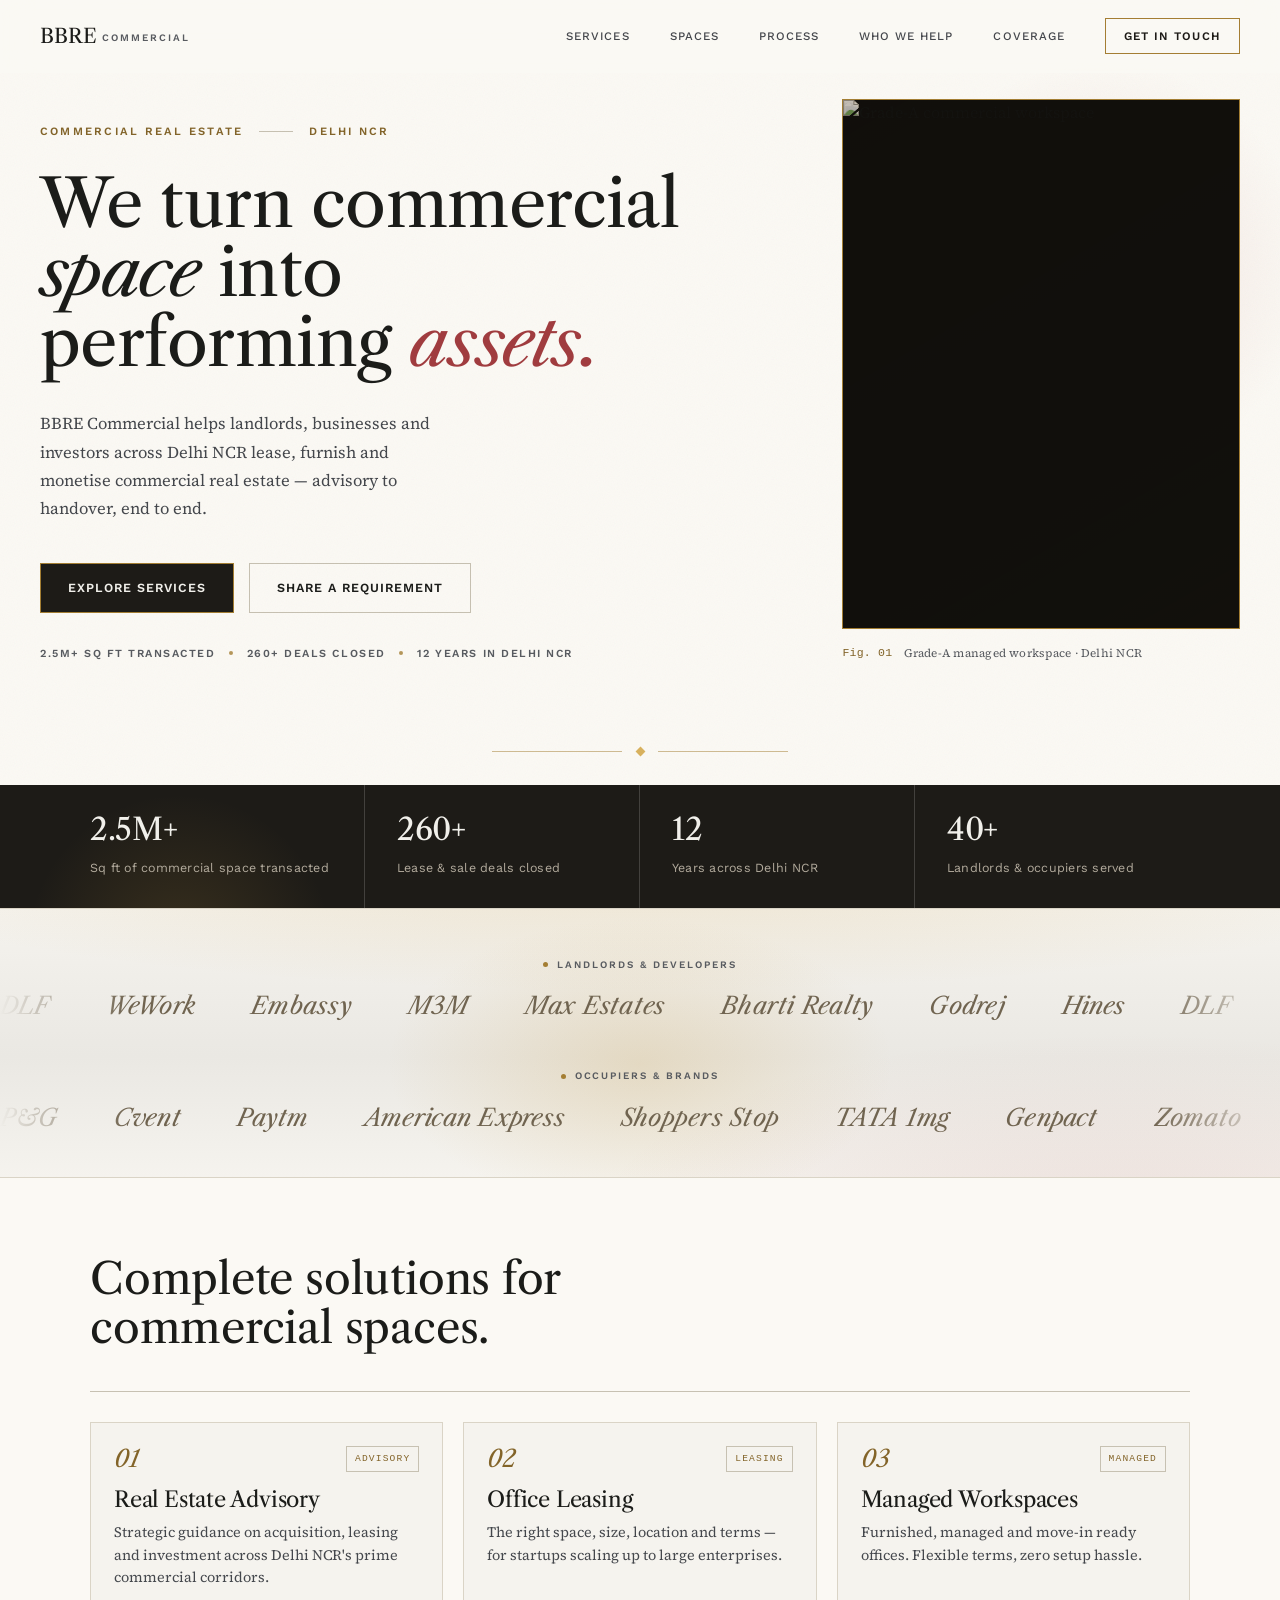
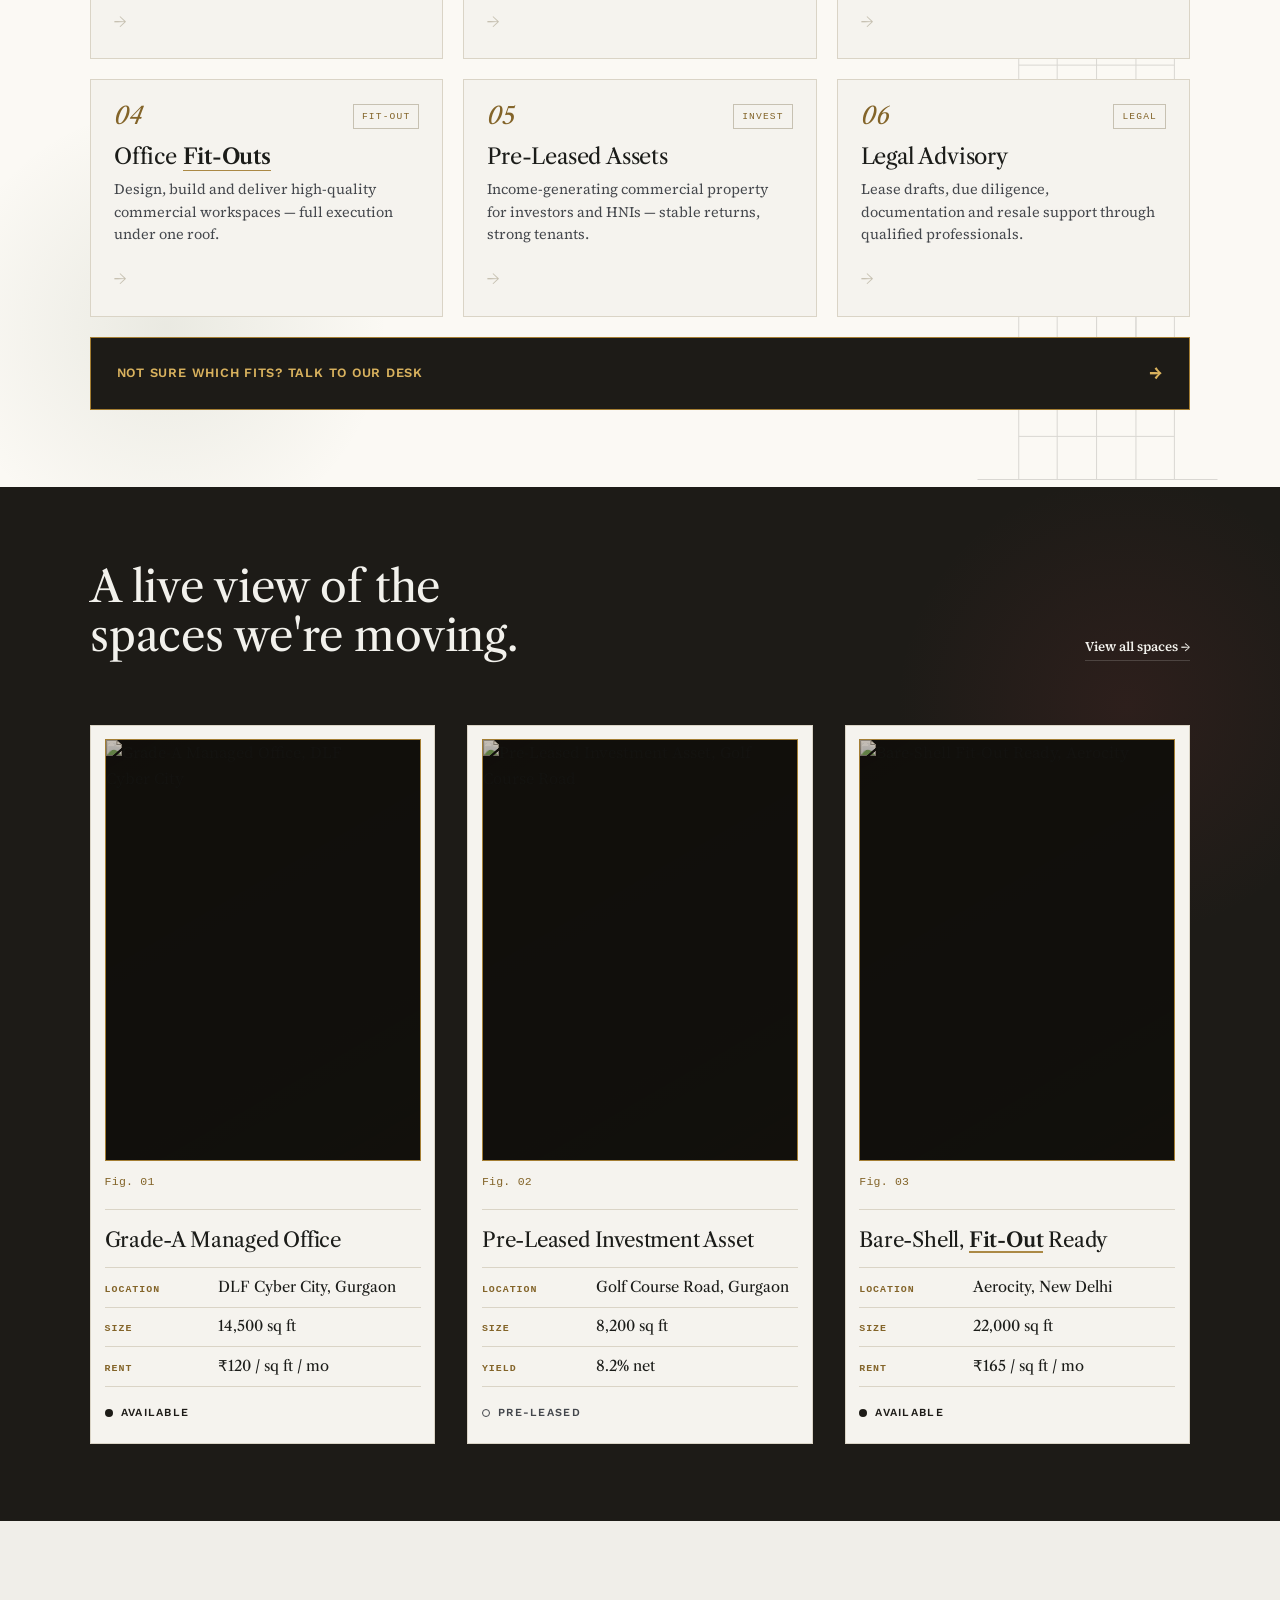
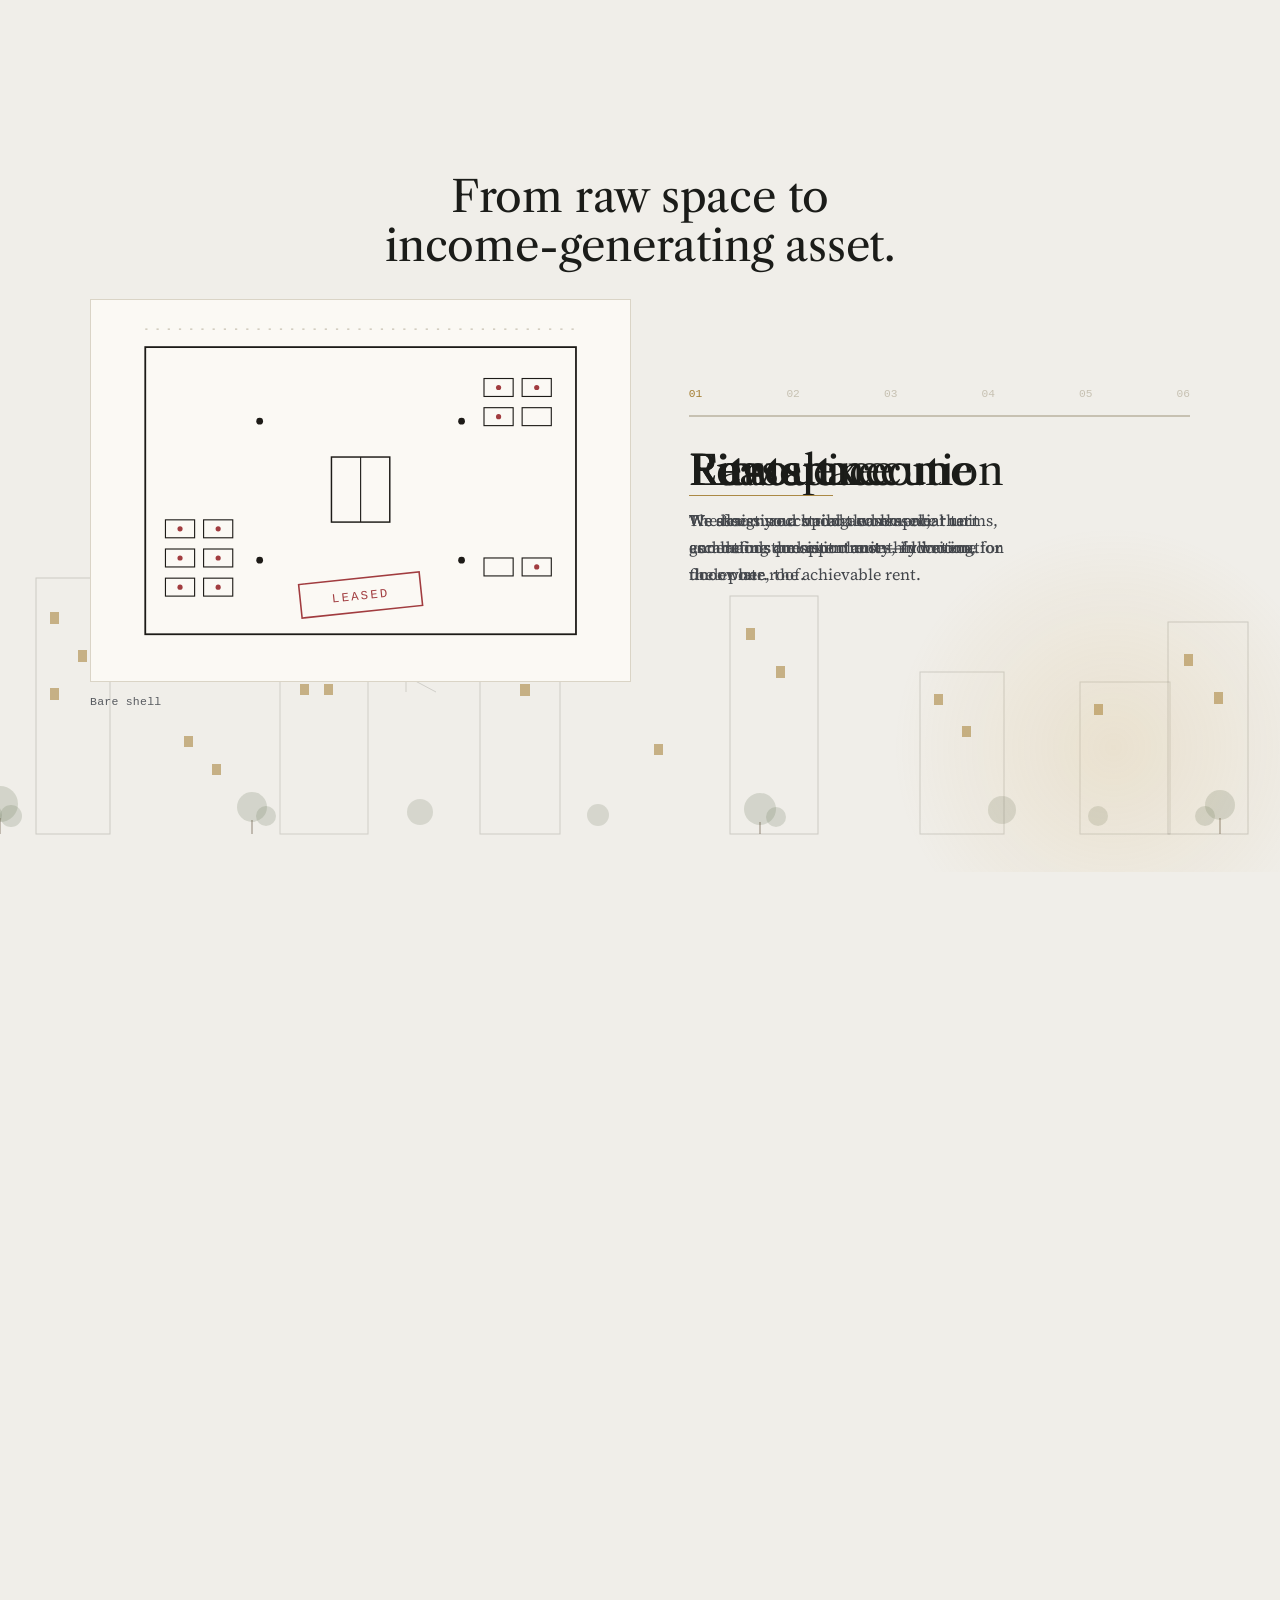
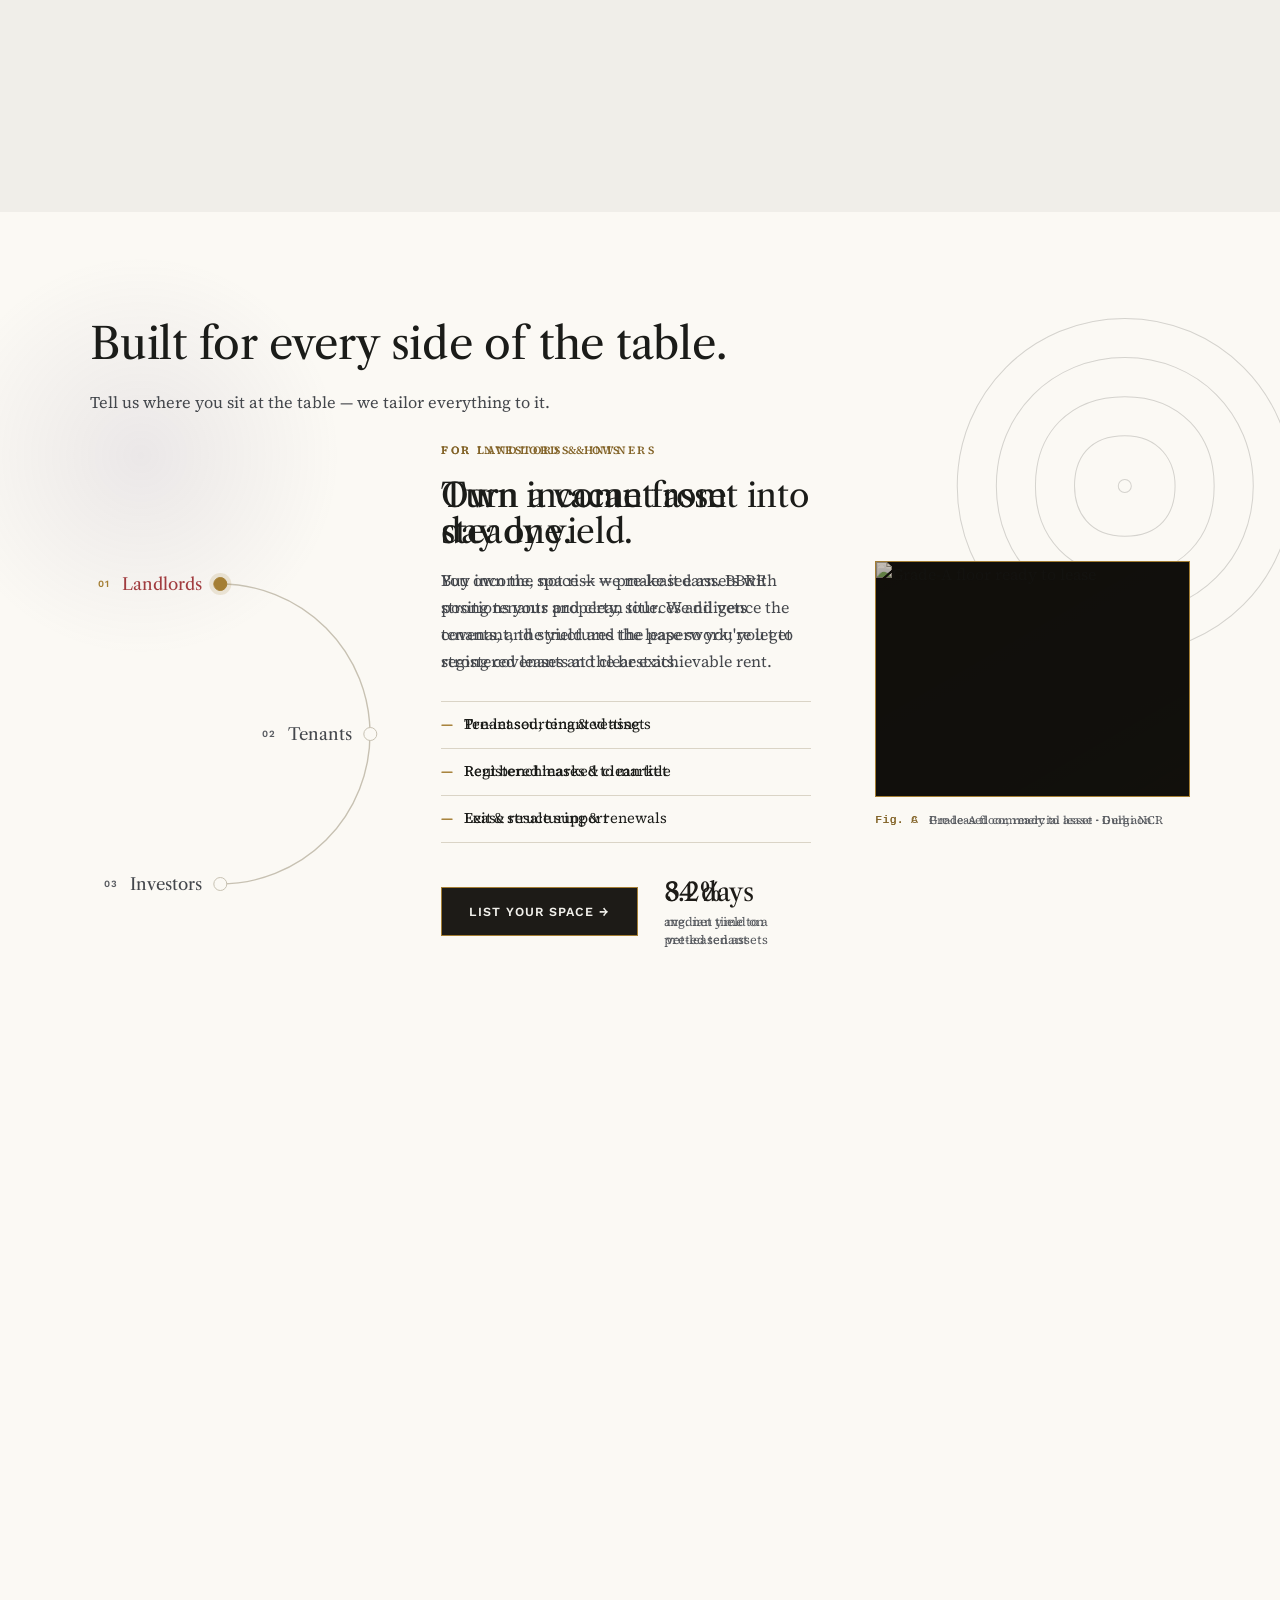
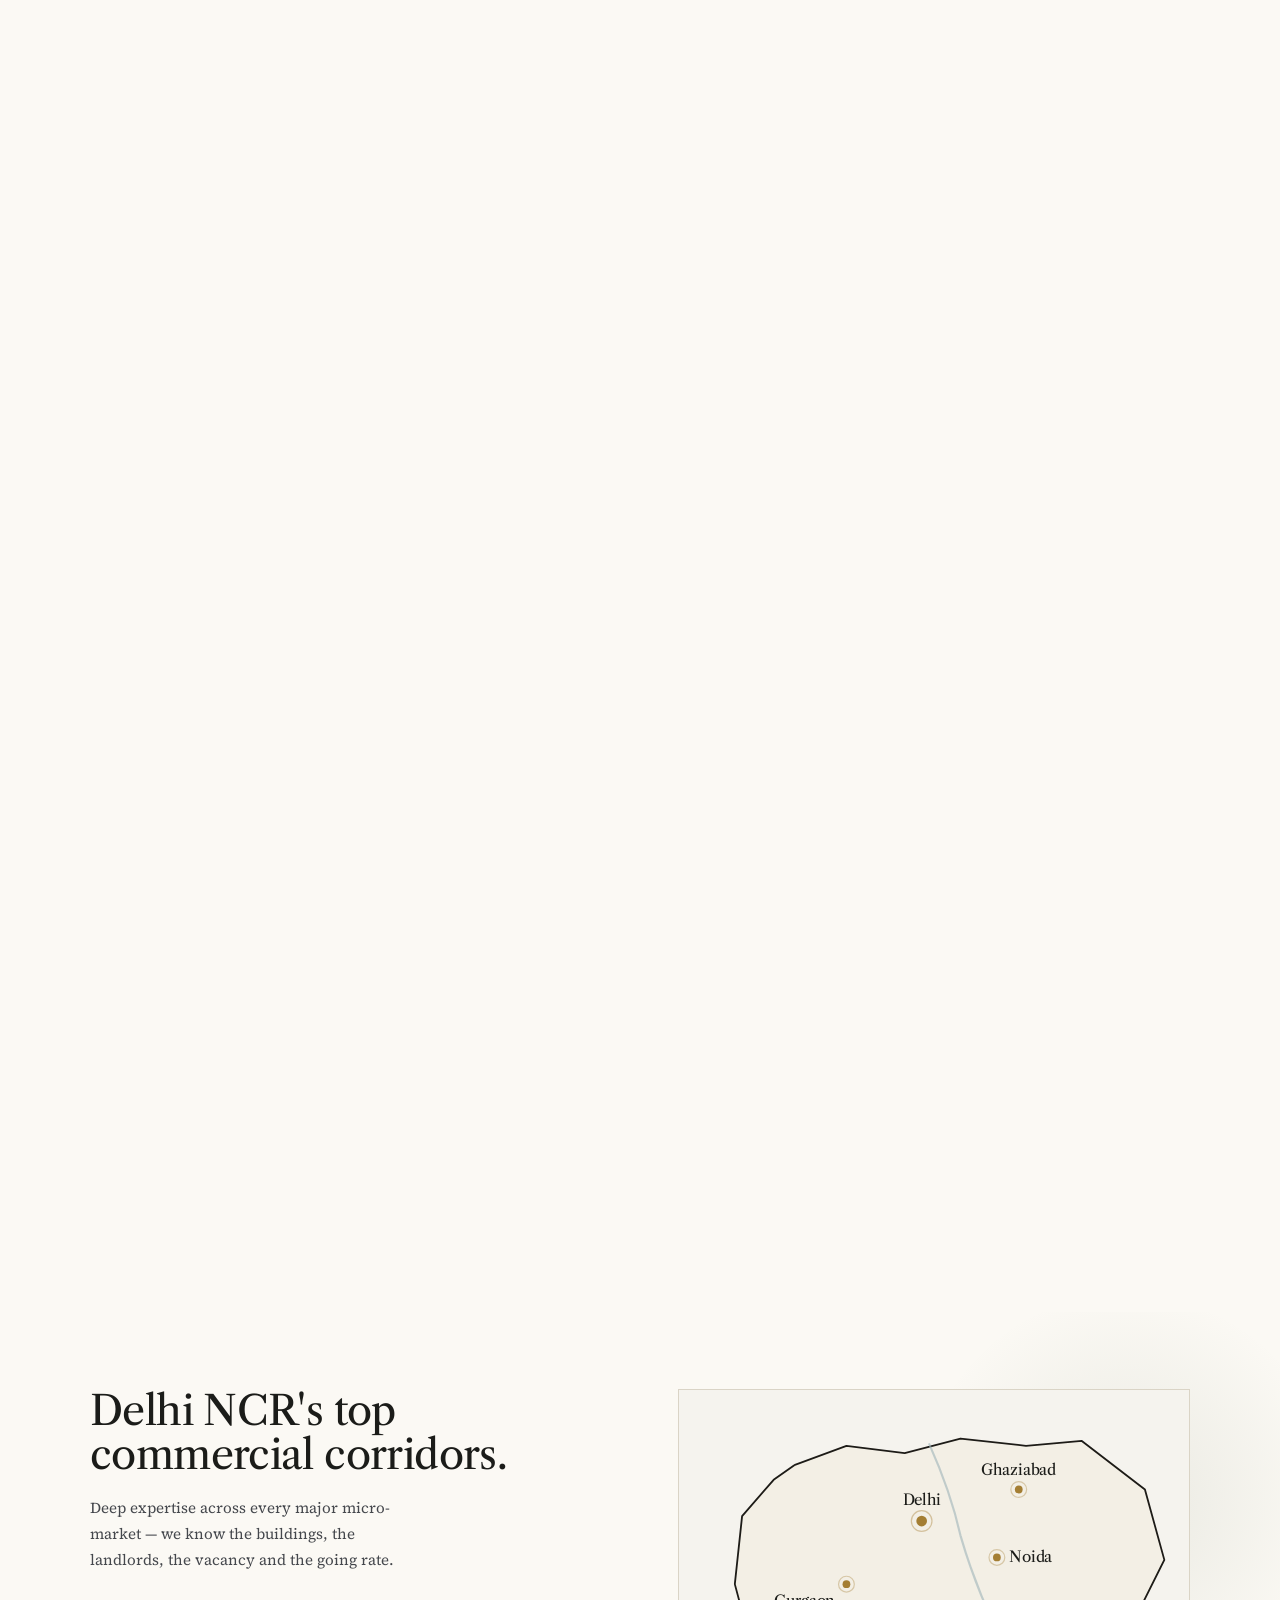
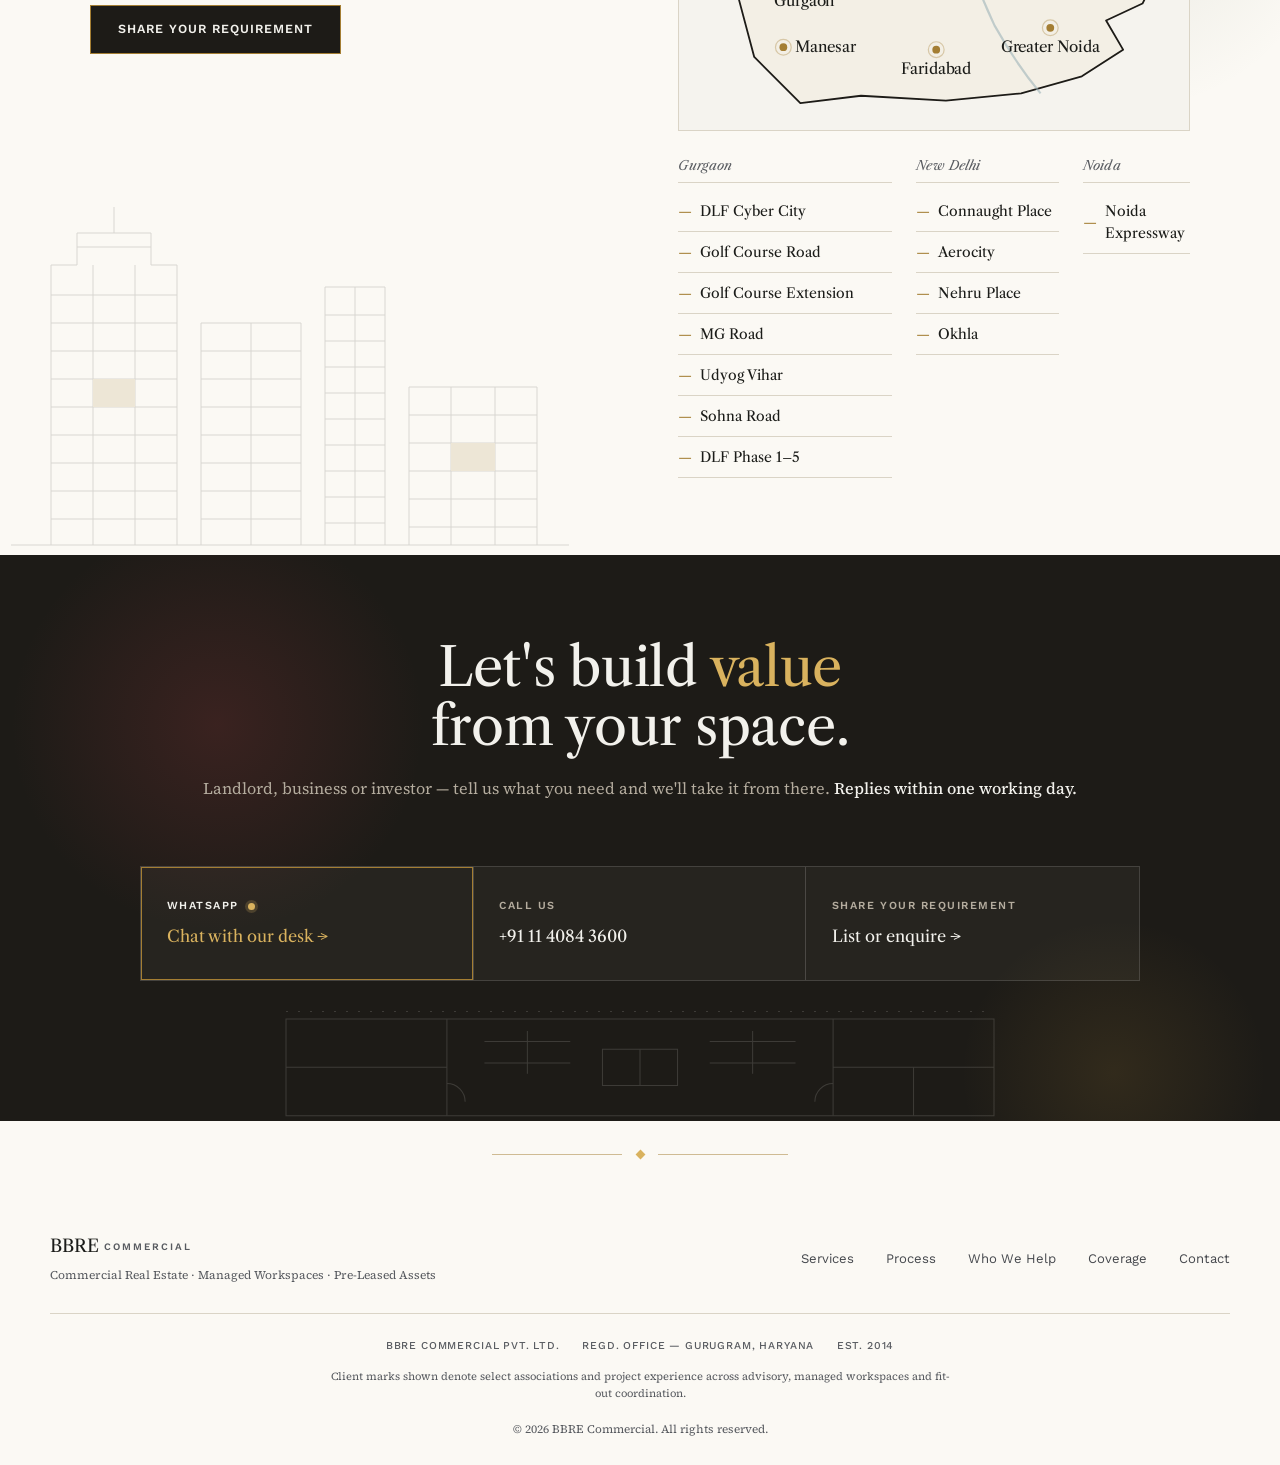
==== commit 08d206af: "Scroll animations: ease rendered progress toward scroll target so a fast flick plays through the sta" ====
--- a/index.html
+++ b/index.html
@@ -8,7 +8,7 @@
   <link rel="preconnect" href="https://fonts.googleapis.com">
   <link rel="preconnect" href="https://fonts.gstatic.com" crossorigin>
   <link href="https://fonts.googleapis.com/css2?family=Libre+Caslon+Text:ital,wght@0,400;0,700;1,400&family=Source+Serif+4:ital,opsz,wght@0,8..60,400;0,8..60,600;1,8..60,400&family=Work+Sans:wght@400;500;600;700&display=swap" rel="stylesheet">
-  <link rel="stylesheet" href="styles.css?v=46" />
+  <link rel="stylesheet" href="styles.css?v=48" />
 </head>
 <body>
 <div class="grain" aria-hidden="true"></div>
@@ -724,6 +724,6 @@
   <a href="tel:+911140843600" class="mobile-cta-call">Call desk</a>
 </div>
 
-<script src="script.js?v=46"></script>
+<script src="script.js?v=48"></script>
 </body>
 </html>
--- a/styles.css
+++ b/styles.css
@@ -1147,6 +1147,8 @@
   color: var(--ink-soft); white-space: nowrap; opacity: 0; transform: translateX(6px);
   transition: opacity .3s var(--ease), transform .3s var(--ease);
 }
+/* rail is just the progress line + dots — numbers and labels removed */
+.chapter .ch-num, .chapter .ch-label { display: none; }
 .chapter::after {
   content: ''; width: 9px; height: 9px; border-radius: 50%;
   border: 1.5px solid var(--line-2); background: var(--paper); flex-shrink: 0; transition: all .3s var(--ease);
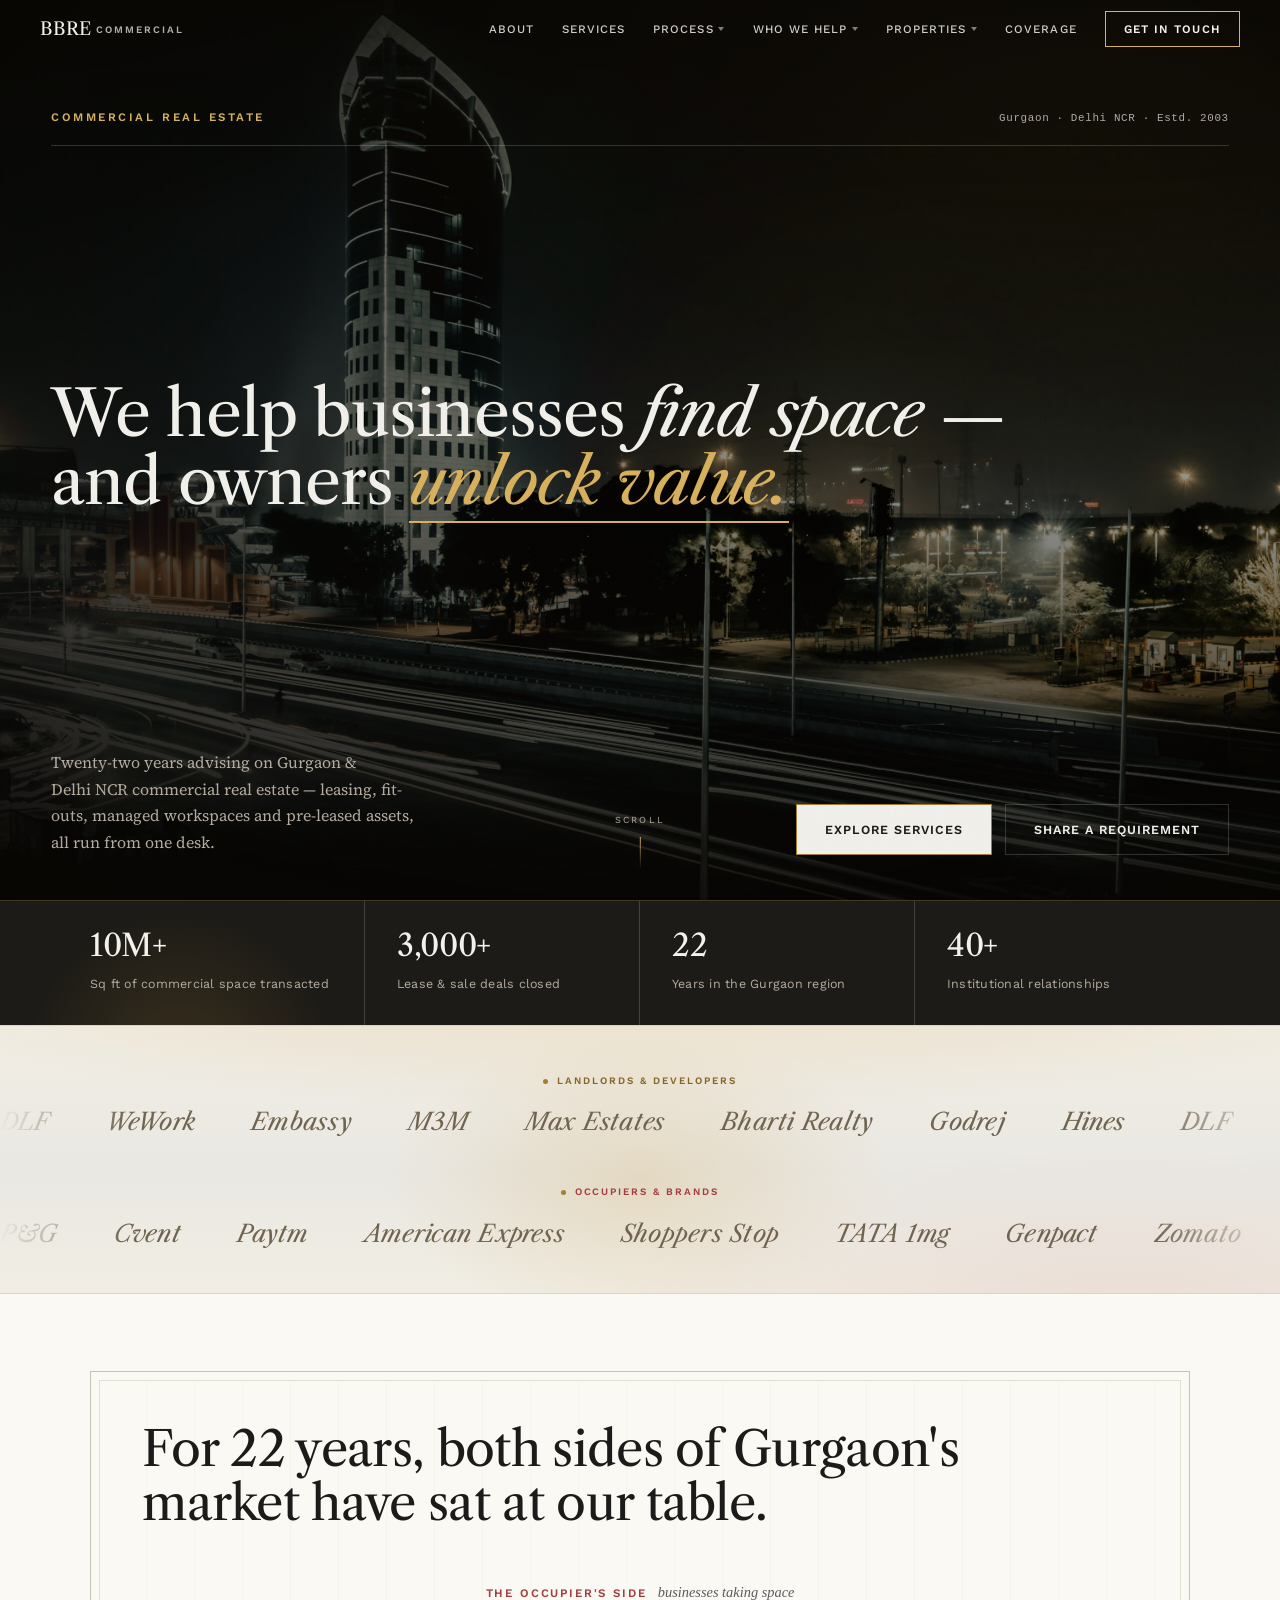
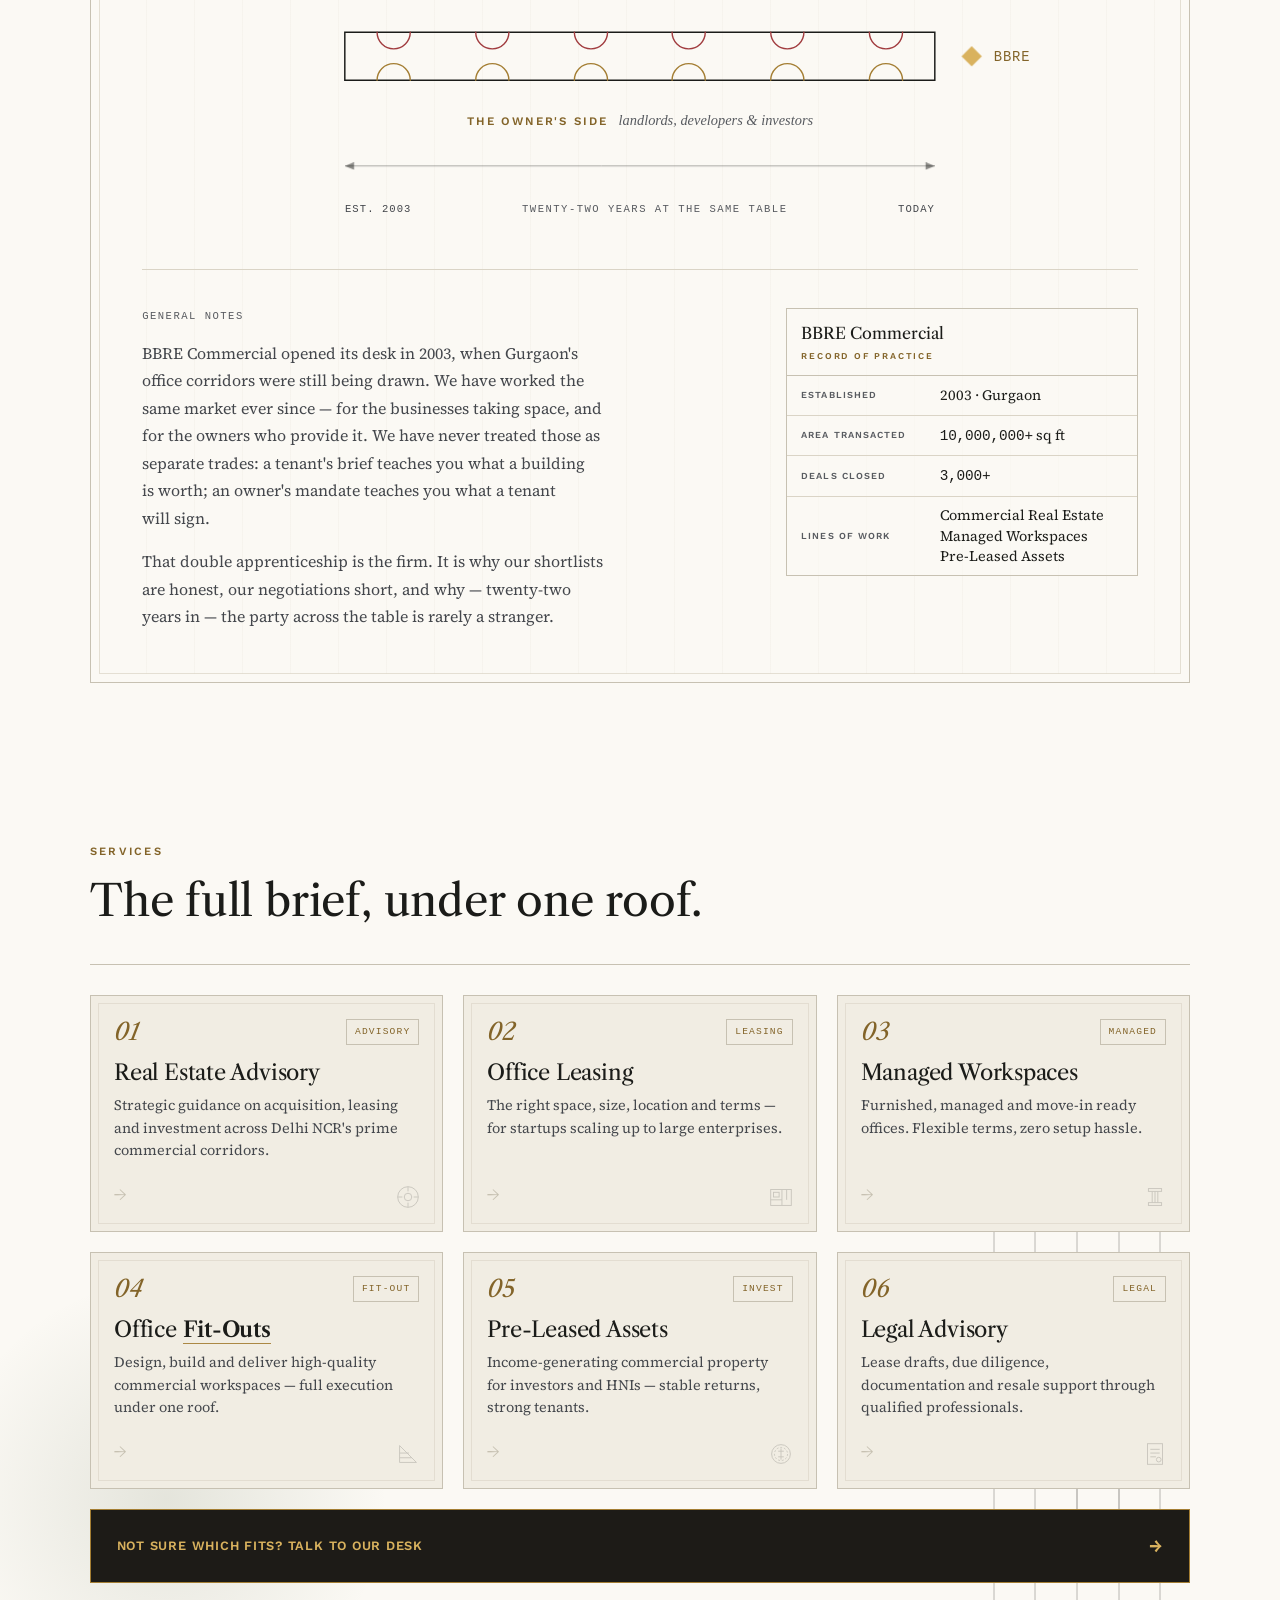
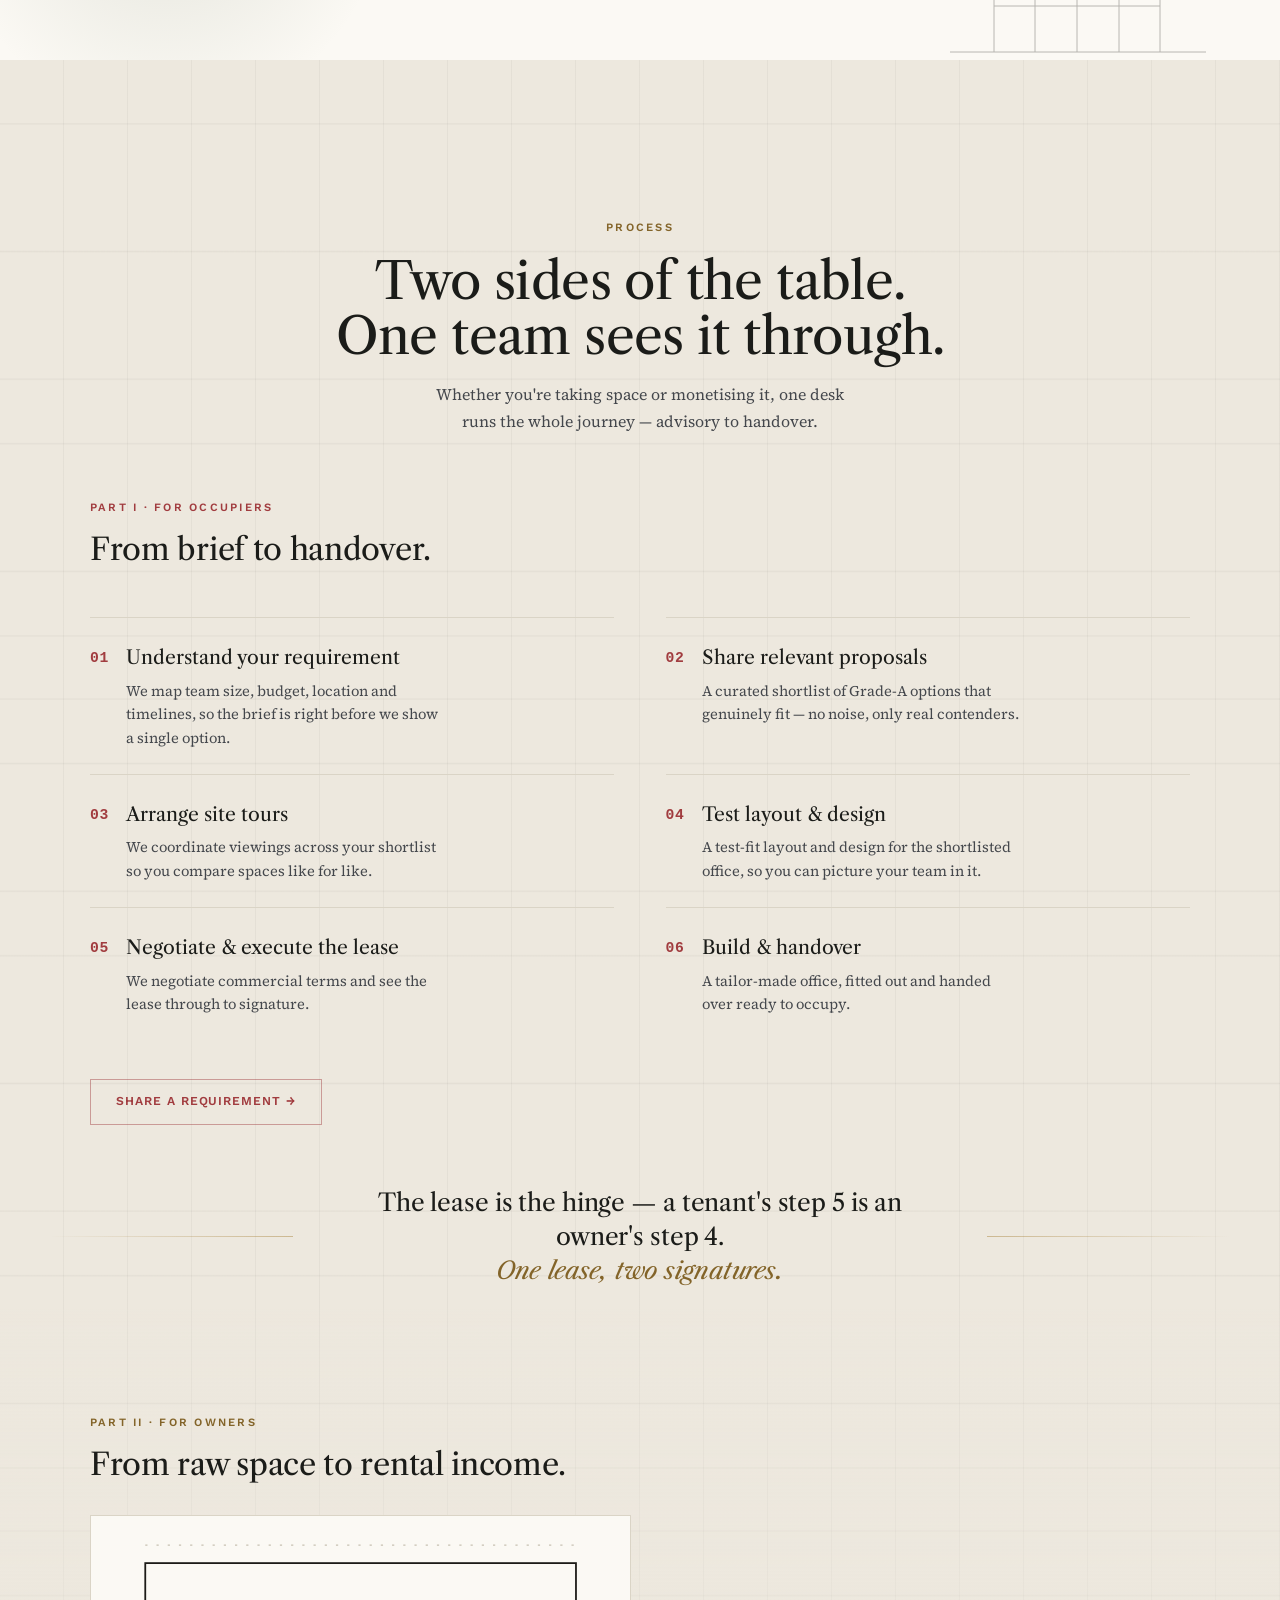
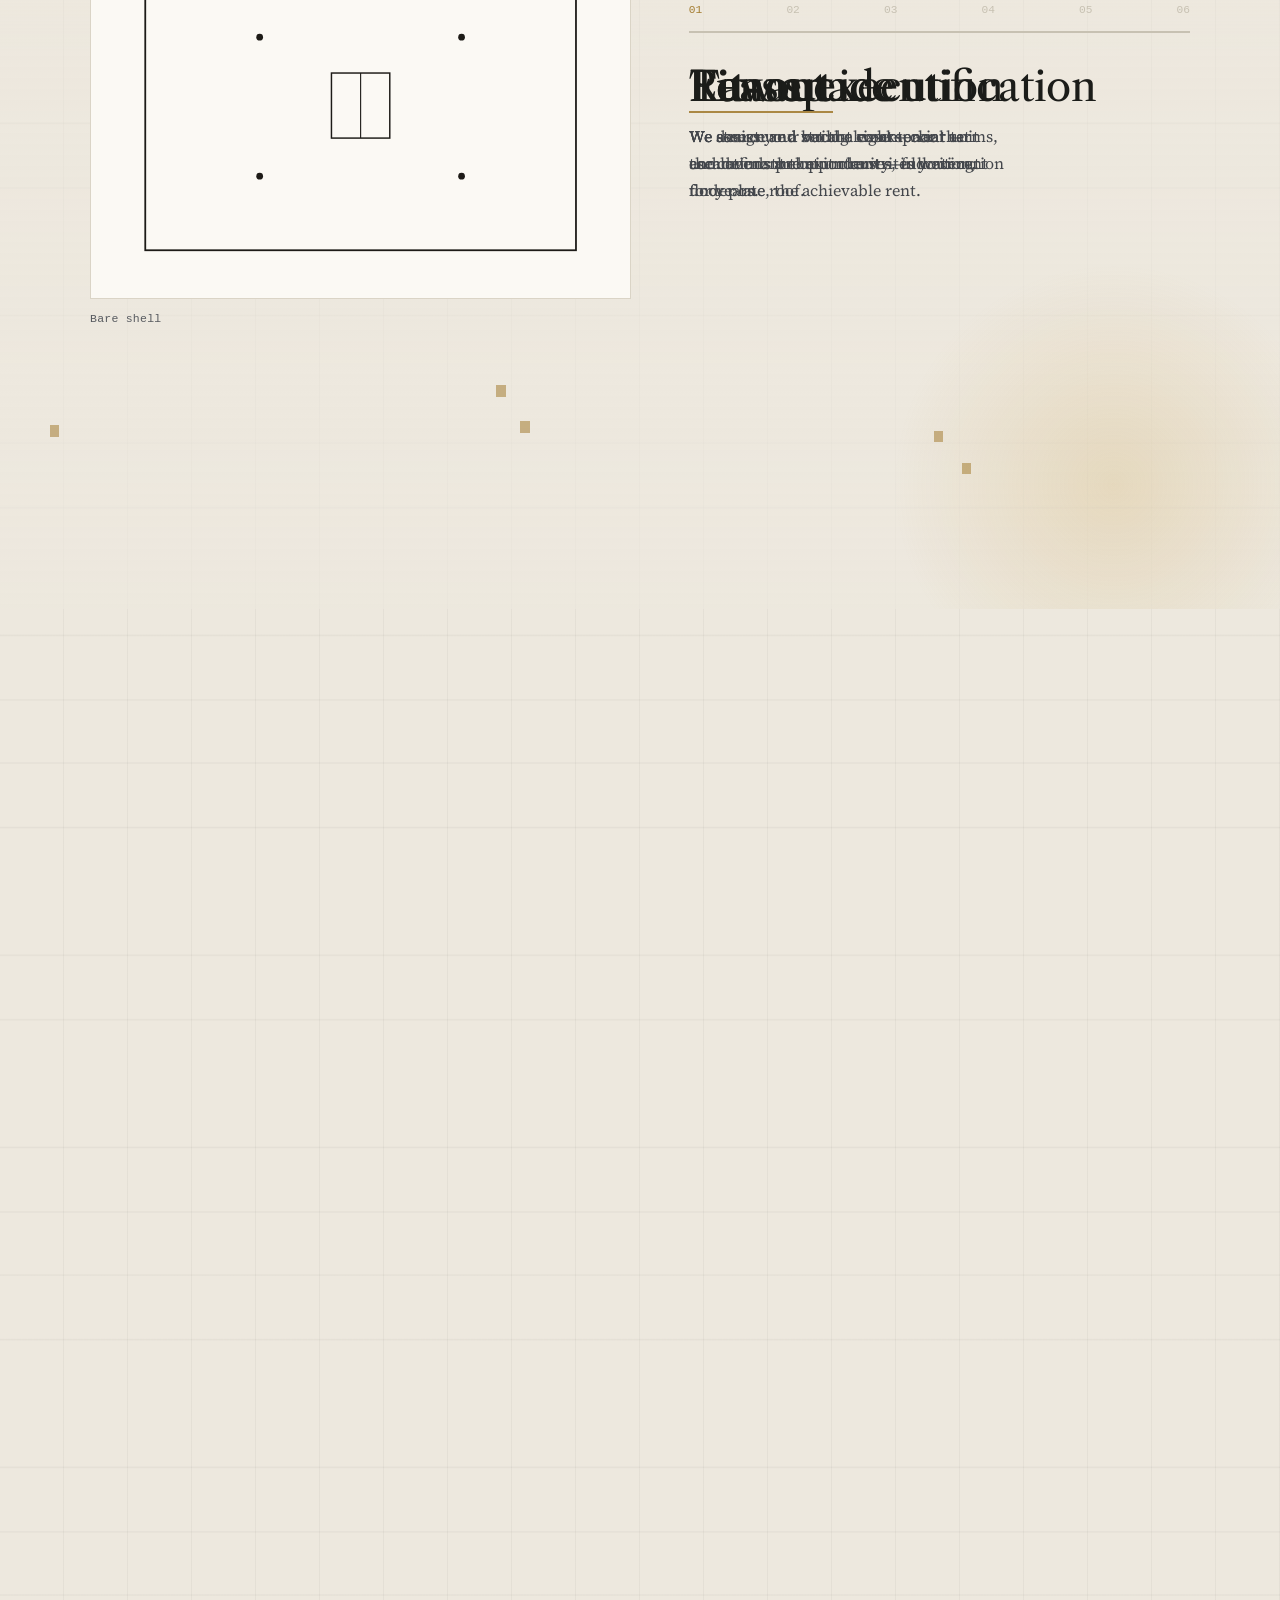
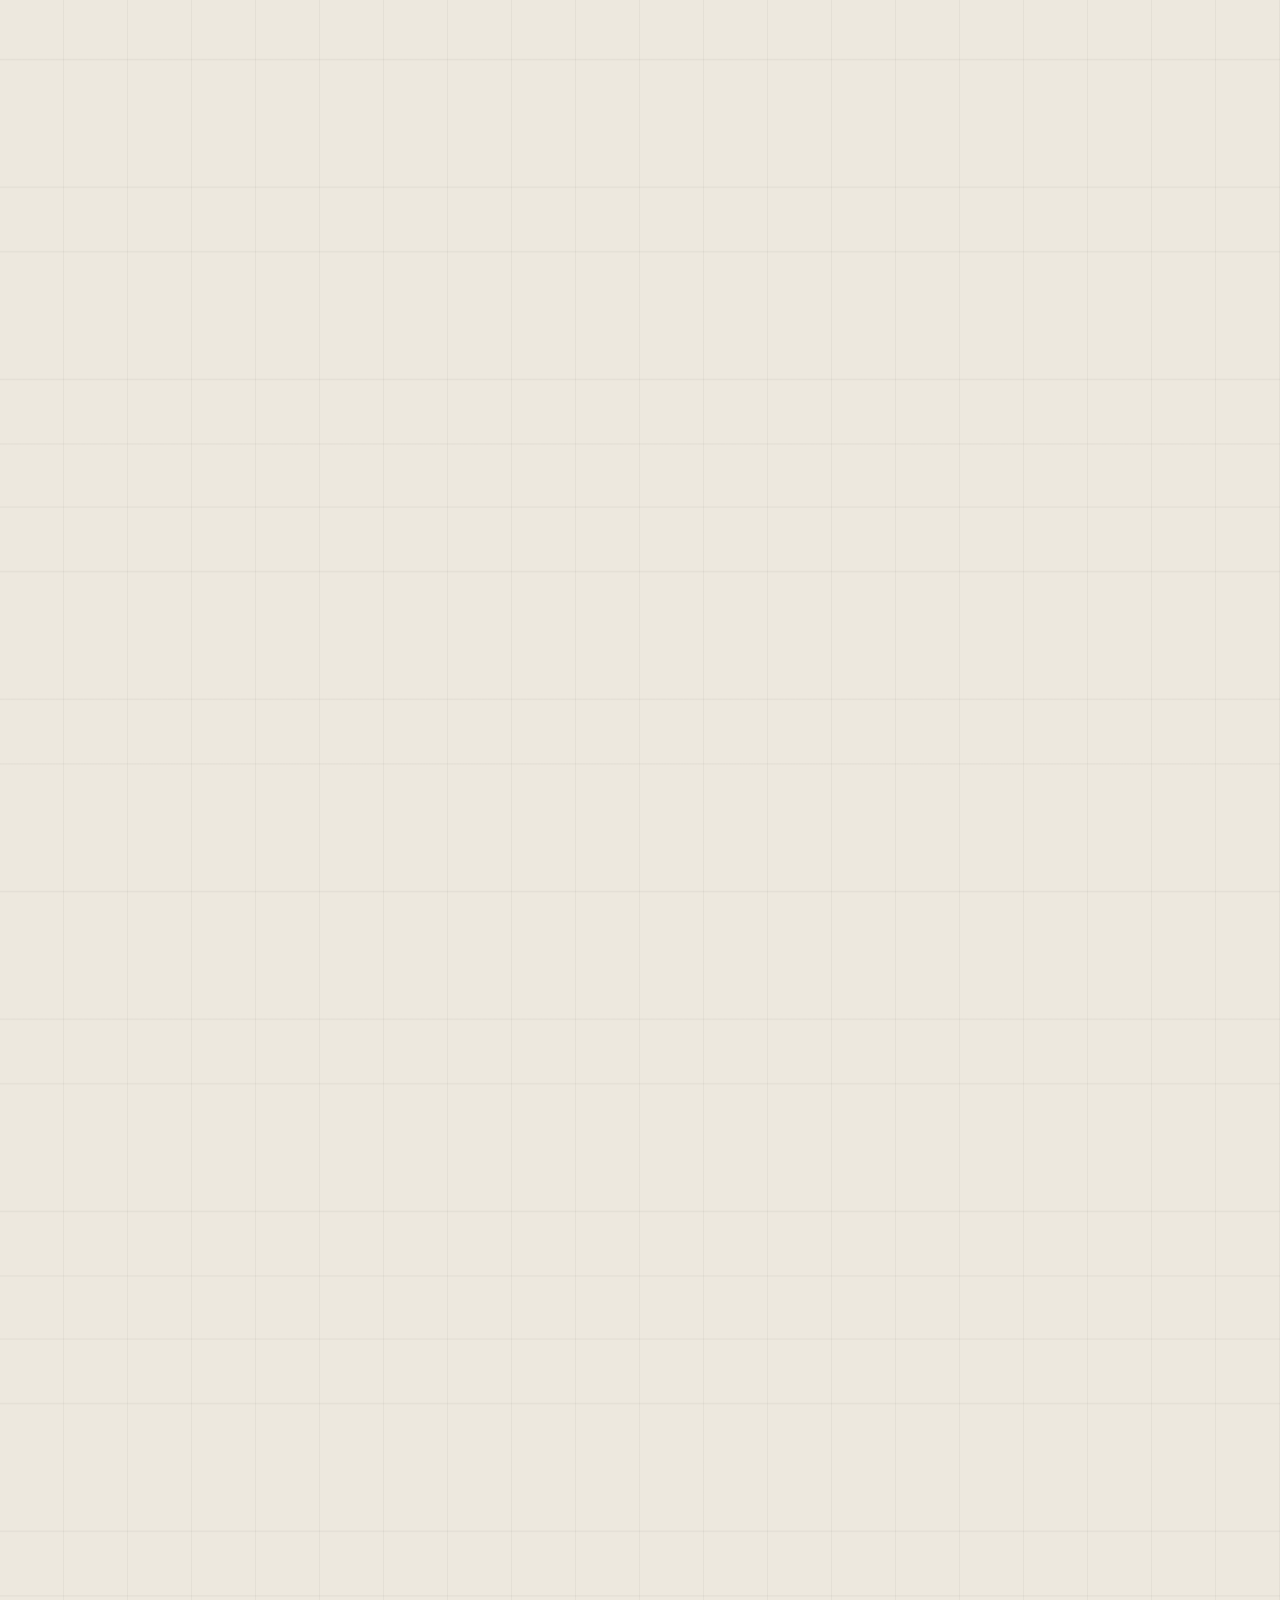
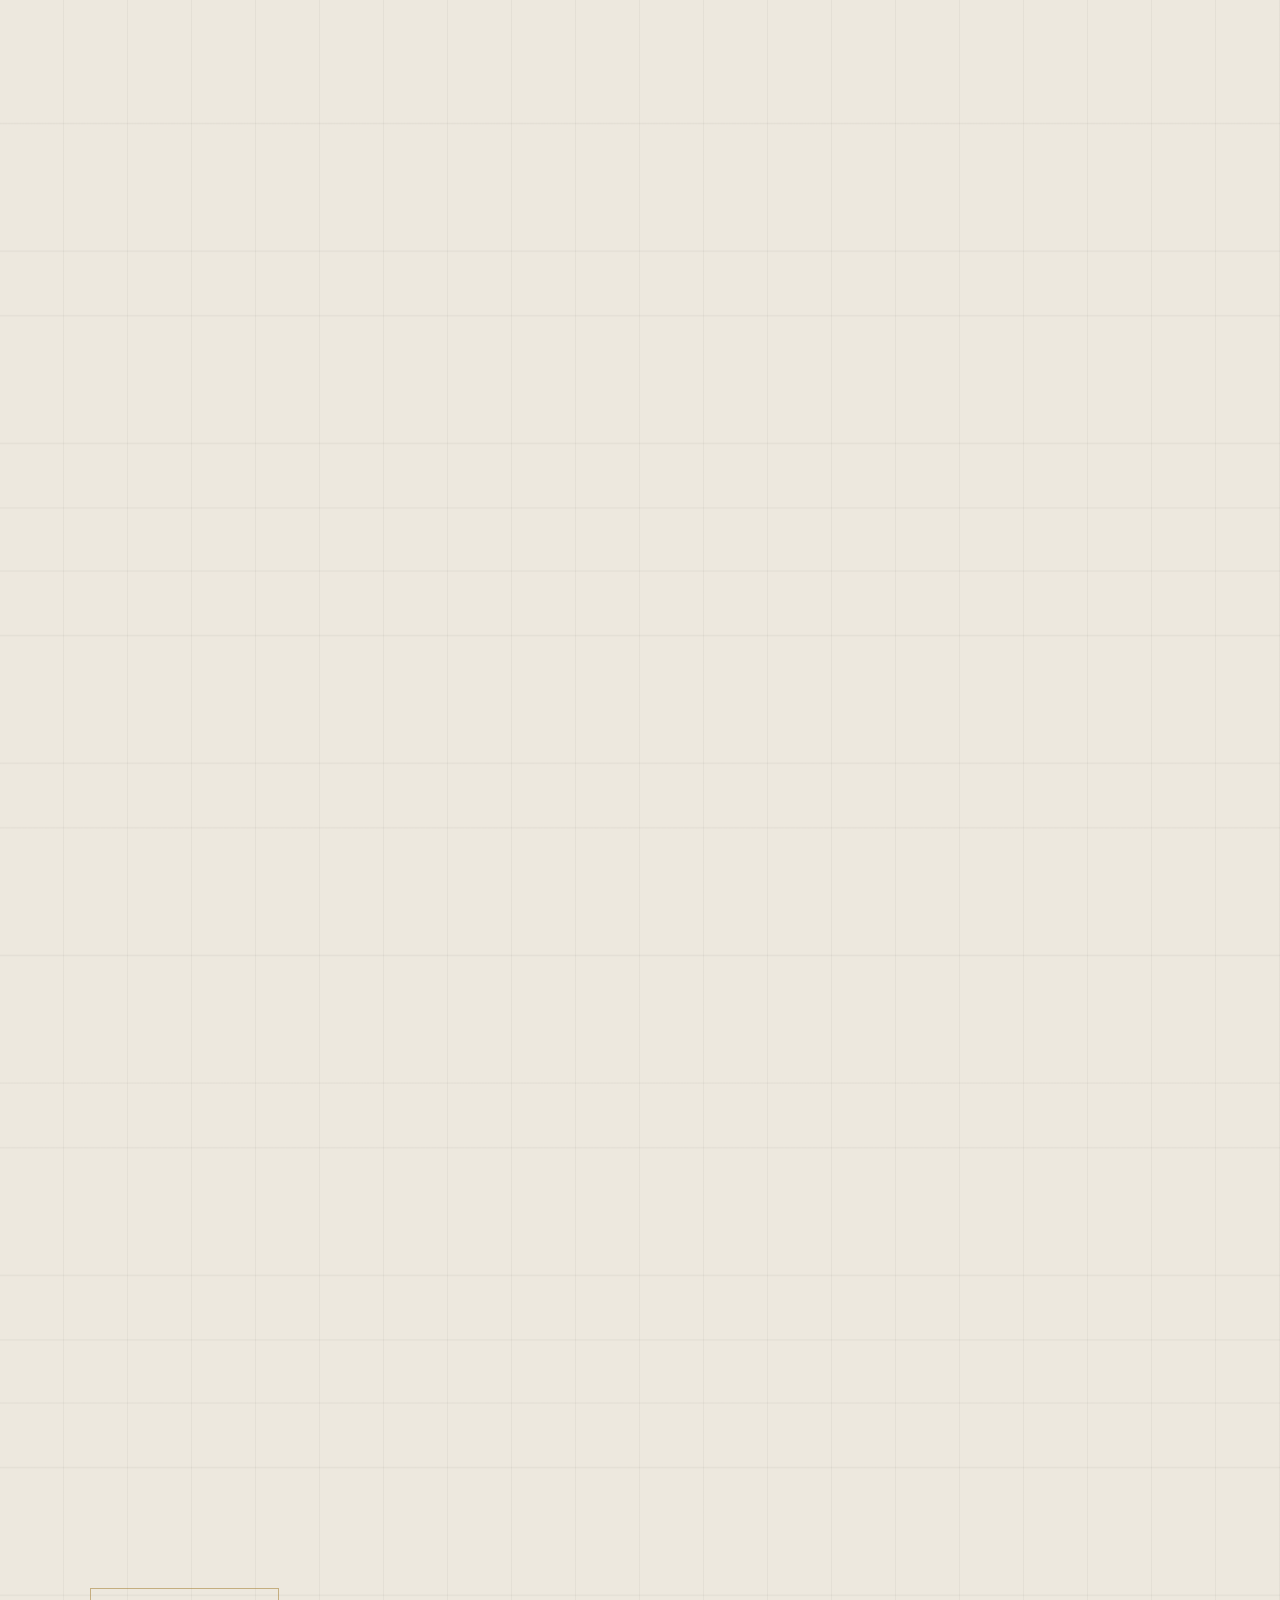
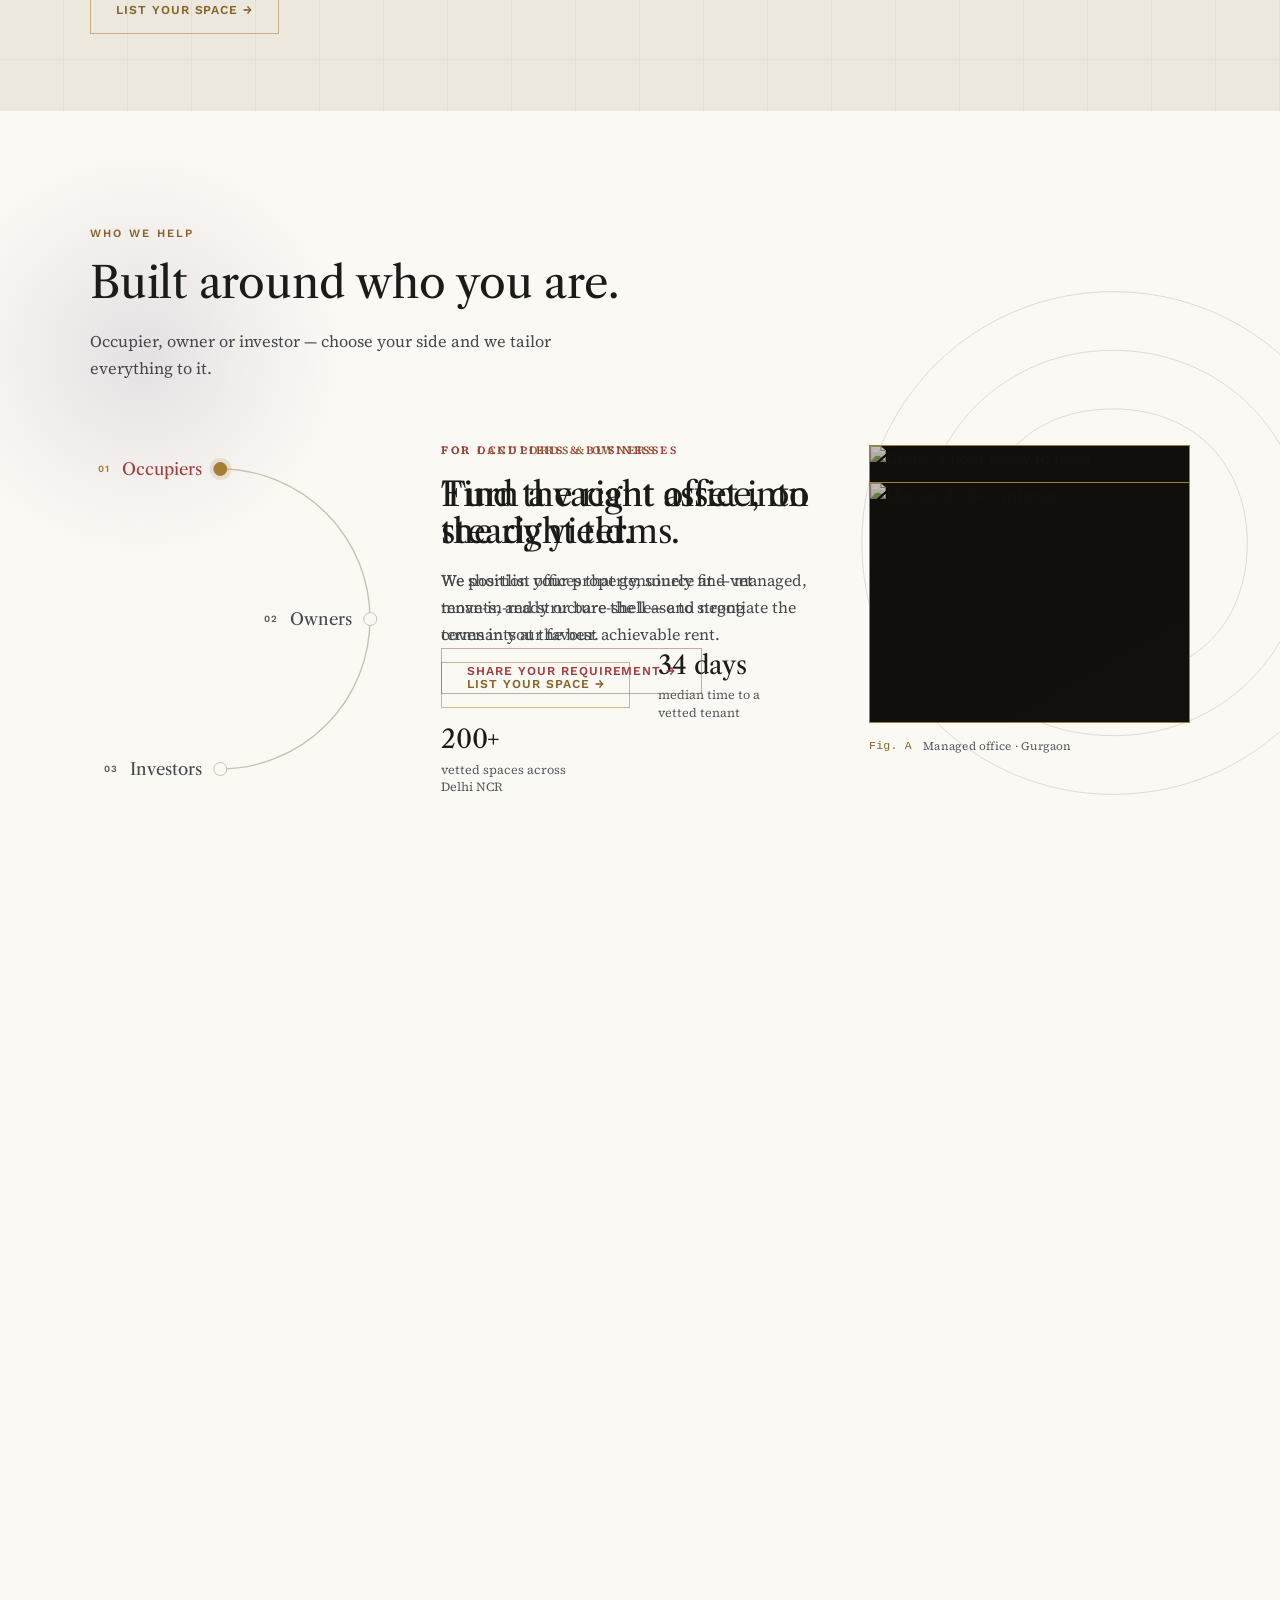
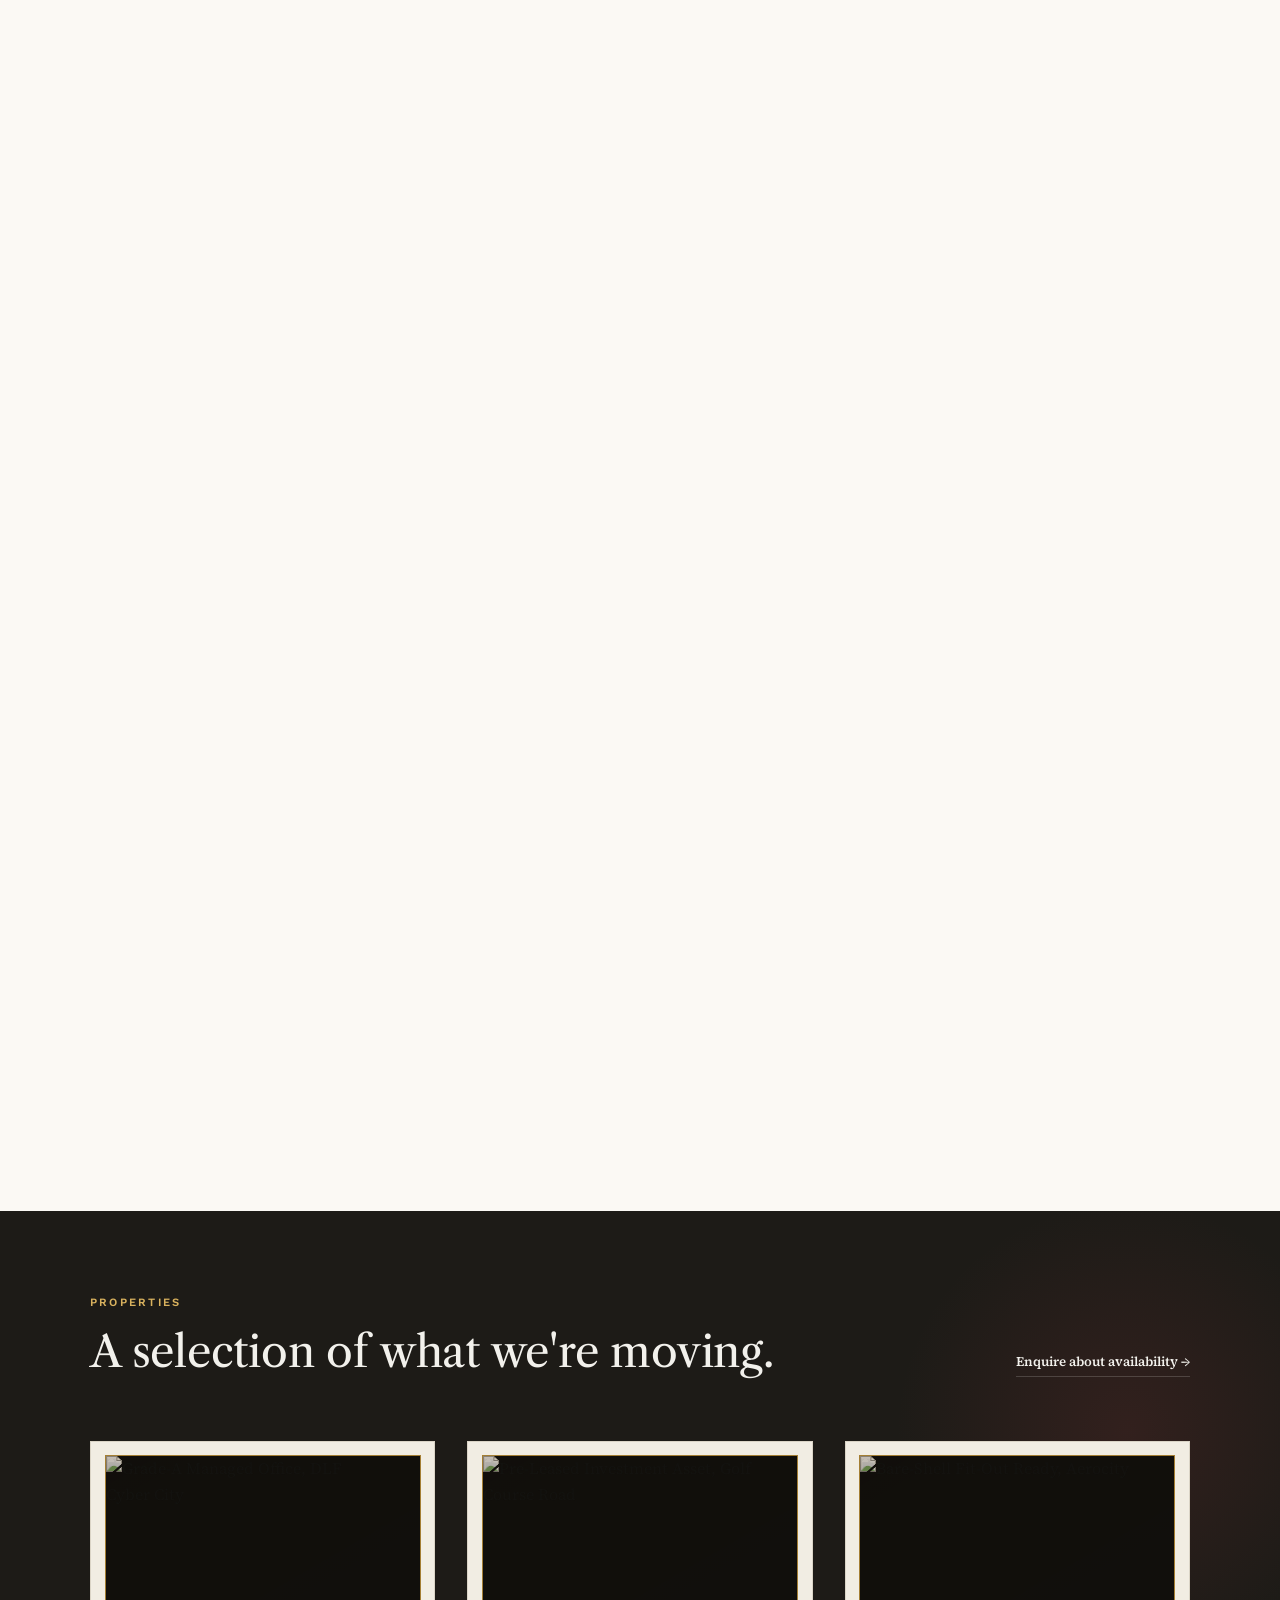
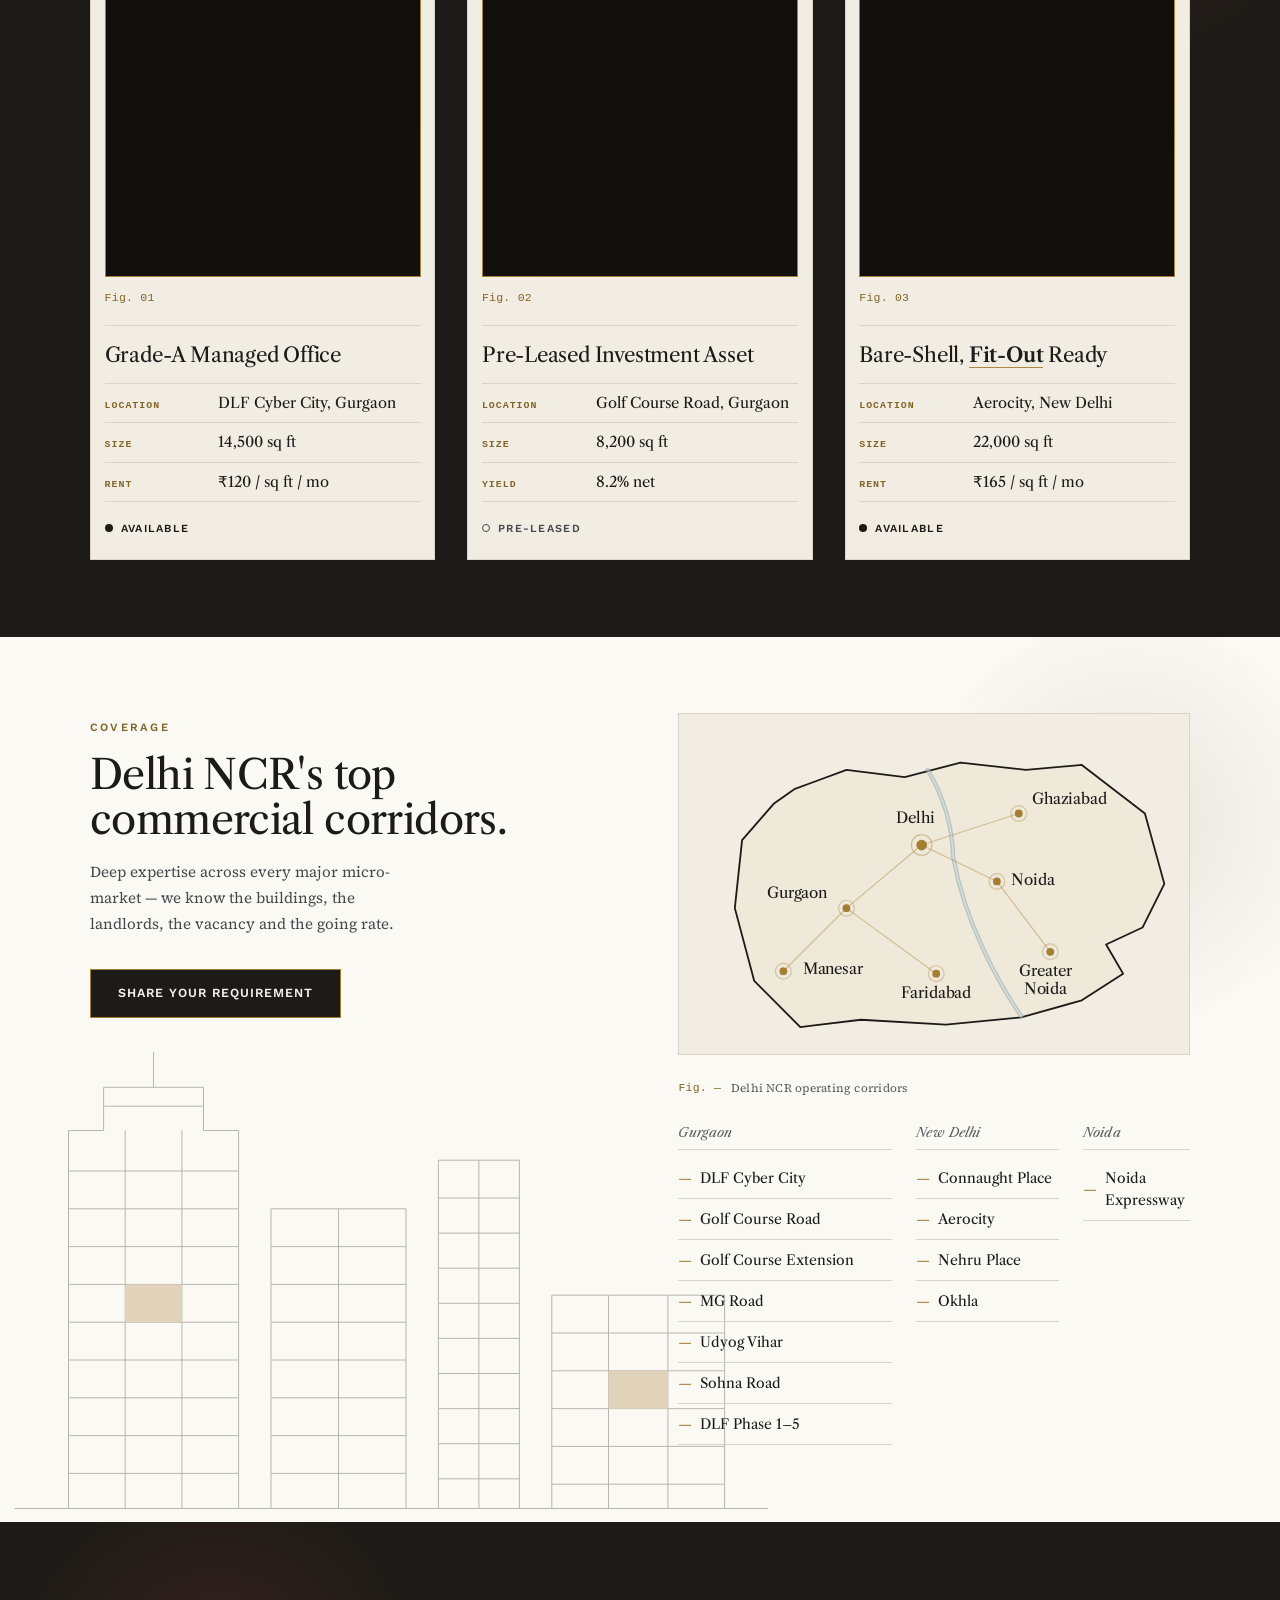
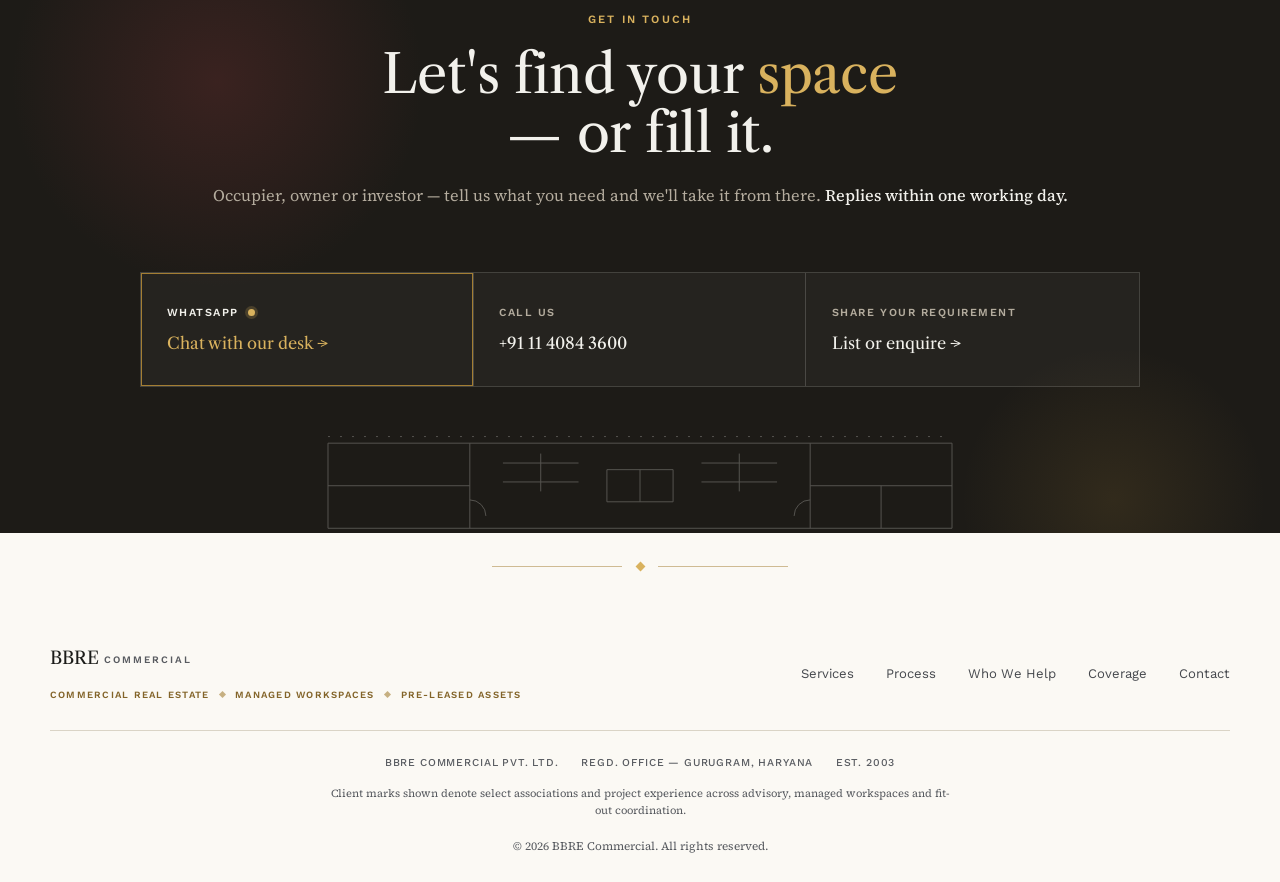
==== commit 95d12361: "About "Sheet 01 — the table drawn" + review-driven polish - About: rebuilt as an architectural drawi" ====
--- a/index.html
+++ b/index.html
@@ -4,98 +4,133 @@
   <meta charset="UTF-8" />
   <meta name="viewport" content="width=device-width, initial-scale=1.0" />
   <title>BBRE Commercial — Commercial Real Estate, Delhi NCR</title>
+  <meta name="description" content="Commercial real-estate advisory across Gurgaon &amp; Delhi NCR since 2003 — leasing, managed workspaces and pre-leased assets for both occupiers and owners. 10M+ sq ft transacted, 3,000+ deals." />
+  <link rel="icon" href="data:image/svg+xml,%3Csvg xmlns='http://www.w3.org/2000/svg' viewBox='0 0 32 32'%3E%3Crect width='32' height='32' fill='%231D1B17'/%3E%3Cpolygon points='16 7 24 16 16 25 8 16' fill='%23D9B25E'/%3E%3C/svg%3E" />
+  <meta property="og:type" content="website" />
+  <meta property="og:title" content="BBRE Commercial — Commercial Real Estate, Delhi NCR" />
+  <meta property="og:description" content="Both sides of the table — leasing, managed workspaces and pre-leased assets across Gurgaon &amp; Delhi NCR since 2003." />
+  <meta property="og:image" content="hero-skyline.jpg" />
+  <meta name="twitter:card" content="summary_large_image" />
   <script>document.documentElement.classList.add('js');</script>
   <link rel="preconnect" href="https://fonts.googleapis.com">
   <link rel="preconnect" href="https://fonts.gstatic.com" crossorigin>
   <link href="https://fonts.googleapis.com/css2?family=Libre+Caslon+Text:ital,wght@0,400;0,700;1,400&family=Source+Serif+4:ital,opsz,wght@0,8..60,400;0,8..60,600;1,8..60,400&family=Work+Sans:wght@400;500;600;700&display=swap" rel="stylesheet">
-  <link rel="stylesheet" href="styles.css?v=48" />
+  <link rel="stylesheet" href="styles.css?v=63" />
 </head>
 <body>
+<a class="skip-link" href="#top">Skip to content</a>
 <div class="grain" aria-hidden="true"></div>
 <nav class="chapters" aria-label="Section progress">
-  <a class="chapter" href="#services"><span class="ch-num">01</span><span class="ch-label">Services</span></a>
-  <a class="chapter" href="#spaces"><span class="ch-num">02</span><span class="ch-label">Spaces</span></a>
+  <a class="chapter" href="#about"><span class="ch-num">01</span><span class="ch-label">About</span></a>
+  <a class="chapter" href="#services"><span class="ch-num">02</span><span class="ch-label">Services</span></a>
   <a class="chapter" href="#journey"><span class="ch-num">03</span><span class="ch-label">Process</span></a>
   <a class="chapter" href="#who"><span class="ch-num">04</span><span class="ch-label">Who</span></a>
-  <a class="chapter" href="#locations"><span class="ch-num">05</span><span class="ch-label">Coverage</span></a>
-  <a class="chapter" href="#contact"><span class="ch-num">06</span><span class="ch-label">Contact</span></a>
+  <a class="chapter" href="#spaces"><span class="ch-num">05</span><span class="ch-label">Properties</span></a>
+  <a class="chapter" href="#locations"><span class="ch-num">06</span><span class="ch-label">Coverage</span></a>
+  <a class="chapter" href="#contact"><span class="ch-num">07</span><span class="ch-label">Contact</span></a>
   <span class="chapters-line"><span class="chapters-fill"></span></span>
 </nav>
 
 <!-- NAV -->
 <header class="nav" id="nav">
   <div class="nav-inner">
-    <a href="#" class="wordmark">BBRE<span>Commercial</span></a>
+    <a href="#top" class="wordmark">BBRE<span>Commercial</span></a>
     <nav class="nav-links">
+      <a href="#about">About</a>
       <a href="#services">Services</a>
-      <a href="#spaces">Spaces</a>
-      <a href="#journey">Process</a>
-      <a href="#who">Who We Help</a>
+      <div class="nav-dd">
+        <a href="#journey" class="nav-dd-toggle" aria-haspopup="true" aria-expanded="false">Process<span class="dd-caret" aria-hidden="true"></span></a>
+        <div class="nav-dd-menu" role="menu">
+          <a href="#journey" role="menuitem">For Occupiers</a>
+          <a href="#journey" role="menuitem">For Owners</a>
+        </div>
+      </div>
+      <div class="nav-dd">
+        <a href="#who" class="nav-dd-toggle" aria-haspopup="true" aria-expanded="false">Who We Help<span class="dd-caret" aria-hidden="true"></span></a>
+        <div class="nav-dd-menu" role="menu">
+          <a href="#who" role="menuitem">Occupiers</a>
+          <a href="#who" role="menuitem">Owners</a>
+          <a href="#who" role="menuitem">Investors</a>
+        </div>
+      </div>
+      <div class="nav-dd">
+        <a href="#spaces" class="nav-dd-toggle" aria-haspopup="true" aria-expanded="false">Properties<span class="dd-caret" aria-hidden="true"></span></a>
+        <div class="nav-dd-menu" role="menu">
+          <a href="#spaces" role="menuitem">Offices for Lease</a>
+          <a href="#spaces" role="menuitem">Pre-Leased Assets</a>
+        </div>
+      </div>
       <a href="#locations">Coverage</a>
       <a href="#contact" class="nav-cta">Get in touch</a>
     </nav>
     <button class="hamburger" id="hamburger" aria-label="Menu"><span></span><span></span><span></span></button>
   </div>
   <div class="mobile-menu" id="mobileMenu">
+    <a href="#about">About</a>
     <a href="#services">Services</a>
-    <a href="#spaces">Spaces</a>
     <a href="#journey">Process</a>
+    <a href="#journey" class="mm-sub">For Occupiers</a>
+    <a href="#journey" class="mm-sub">For Owners</a>
     <a href="#who">Who We Help</a>
+    <a href="#who" class="mm-sub">Occupiers</a>
+    <a href="#who" class="mm-sub">Owners</a>
+    <a href="#who" class="mm-sub">Investors</a>
+    <a href="#spaces">Properties</a>
+    <a href="#spaces" class="mm-sub">Offices for Lease</a>
+    <a href="#spaces" class="mm-sub">Pre-Leased Assets</a>
     <a href="#locations">Coverage</a>
     <a href="#contact">Get in touch</a>
   </div>
 </header>
 
-<!-- HERO -->
-<section class="hero">
-  <div class="aura aura--rose" style="width:40vw;height:40vw;top:2%;right:-6%" aria-hidden="true"></div>
-  <div class="hero-grid">
-    <div class="hero-lead-col">
-      <div class="topline">
-        <span>Commercial Real Estate</span><i></i><span>Delhi&nbsp;NCR</span>
-      </div>
-      <h1 class="hero-h1">
-        We turn commercial <br class="hb"><em class="plain">space</em> into <br class="hb">performing <em>assets.</em>
+<!-- HERO — cinematic full-bleed skyline masthead -->
+<section class="hero--masthead" id="top">
+  <div class="mh-media" aria-hidden="true">
+    <img class="mh-photo" src="hero-skyline.jpg?v=49" alt="" fetchpriority="high" width="2560" height="1707" />
+    <div class="mh-scrim"></div>
+  </div>
+  <div class="mh-vignette" aria-hidden="true"></div>
+  <div class="mh-inner">
+    <div class="mh-top">
+      <span class="mh-kicker">Commercial Real Estate</span>
+      <span class="mh-meta">Gurgaon · Delhi&nbsp;NCR &middot; Estd.&nbsp;2003</span>
+    </div>
+    <div class="mh-center">
+      <h1 class="mh-h1">
+        We help businesses <em class="plain">find space</em> —<br>
+        and owners <em class="ul">unlock value.</em>
       </h1>
-      <p class="hero-lead">BBRE Commercial helps landlords, businesses and investors across Delhi NCR lease, furnish and monetise commercial real estate<span class="lead-tail"> — advisory to handover, end to end</span>.</p>
-      <div class="hero-actions">
-        <a href="#services" class="btn-solid">Explore services</a>
-        <a href="#contact" class="btn-line">Share a requirement</a>
-      </div>
-      <p class="hero-proof reveal-up"><span>2.5M+ sq ft transacted</span><i></i><span>260+ deals closed</span><i></i><span>12 years in Delhi&nbsp;NCR</span></p>
-    </div>
-    <div class="hero-fig-col">
-      <figure class="fig">
-        <div class="fig-frame duotone">
-          <img src="https://images.unsplash.com/photo-1497366811353-6870744d04b2?w=1000&q=80" alt="Grade-A commercial workspace" />
-        </div>
-        <figcaption><span class="fig-tag">Fig. 01</span><span>Grade-A managed workspace · Delhi&nbsp;NCR</span></figcaption>
-      </figure>
-    </div>
-  </div>
+    </div>
+    <div class="mh-bottom">
+      <p class="mh-lead">Twenty-two years advising on Gurgaon &amp; Delhi&nbsp;NCR commercial real estate — leasing, fit-outs, managed workspaces and pre-leased assets, all run from one desk.</p>
+      <div class="mh-actions">
+        <a href="#services" class="btn-paper">Explore services</a>
+        <a href="#contact" class="btn-ghost">Share a requirement</a>
+      </div>
+    </div>
+  </div>
+  <a class="mh-scroll" href="#band" aria-label="Scroll to content"><span>Scroll</span><i></i></a>
 </section>
 
-<div class="ornament ornament-divider" aria-hidden="true"><span></span></div>
-
 <!-- CREDENTIALS BAND -->
-<section class="band">
+<section class="band" id="band">
   <div class="aura aura--amber" style="width:34vw;height:34vw;top:-45%;left:-3%" aria-hidden="true"></div>
   <div class="band-inner">
     <div class="band-item">
-      <strong data-count="2.5" data-decimals="1" data-suffix="M+">2.5M+</strong>
+      <strong data-count="10" data-decimals="0" data-suffix="M+">10M+</strong>
       <span>Sq ft of commercial space transacted</span>
     </div>
     <div class="band-item">
-      <strong data-count="260" data-decimals="0" data-suffix="+">260+</strong>
+      <strong data-count="3000" data-decimals="0" data-suffix="+">3,000+</strong>
       <span>Lease &amp; sale deals closed</span>
     </div>
     <div class="band-item">
-      <strong data-count="12" data-decimals="0" data-suffix="">12</strong>
-      <span>Years across Delhi NCR</span>
+      <strong data-count="22" data-decimals="0" data-suffix="">22</strong>
+      <span>Years in the Gurgaon region</span>
     </div>
     <div class="band-item">
       <strong data-count="40" data-decimals="0" data-suffix="+">40+</strong>
-      <span>Landlords &amp; occupiers served</span>
+      <span>Institutional relationships</span>
     </div>
   </div>
 </section>
@@ -105,7 +140,7 @@
   <div class="aura aura--amber" style="width:52vw;height:30vw;top:-14%;left:50%;transform:translateX(-50%)" aria-hidden="true"></div>
   <div class="client-rows">
     <div class="client-row reveal-up">
-      <span class="client-row-label">Landlords &amp; developers</span>
+      <span class="client-row-label client-row-label--owner">Landlords &amp; developers</span>
       <div class="marquee" aria-hidden="true">
         <div class="marquee-track">
           <span>DLF</span><span>WeWork</span><span>Embassy</span><span>M3M</span><span>Max Estates</span><span>Bharti Realty</span><span>Godrej</span><span>Hines</span>
@@ -114,7 +149,7 @@
       </div>
     </div>
     <div class="client-row reveal-up">
-      <span class="client-row-label">Occupiers &amp; brands</span>
+      <span class="client-row-label client-row-label--occupier">Occupiers &amp; brands</span>
       <div class="marquee" aria-hidden="true">
         <div class="marquee-track marquee-track--rev">
           <span>P&amp;G</span><span>Cvent</span><span>Paytm</span><span>American Express</span><span>Shoppers Stop</span><span>TATA 1mg</span><span>Genpact</span><span>Zomato</span>
@@ -125,8 +160,75 @@
   </div>
 </section>
 
+<!-- ABOUT US -->
+<section class="about section-pad" id="about">
+  <div class="container">
+    <div class="about-sheet">
+
+      <h2 class="about-title">For 22 years, both sides of Gurgaon's market have sat at our table.</h2>
+
+      <div class="about-plan-wrap">
+        <p class="plan-side plan-side--occ"><span class="ps-k">The occupier's side</span><span class="ps-v">businesses taking space</span></p>
+
+        <svg class="about-table" viewBox="0 40 1080 96" role="img" aria-label="Plan of a negotiating table — occupiers along one side, owners along the other, BBRE at the head.">
+          <path class="ln tbl" d="M220 62 H860 V114 H220 Z" pathLength="1"/>
+          <path class="ln seat seat--occ" style="--i:0" d="M255 62 A18 18 0 0 0 291 62" pathLength="1"/>
+          <path class="ln seat seat--occ" style="--i:1" d="M362 62 A18 18 0 0 0 398 62" pathLength="1"/>
+          <path class="ln seat seat--occ" style="--i:2" d="M469 62 A18 18 0 0 0 505 62" pathLength="1"/>
+          <path class="ln seat seat--occ" style="--i:3" d="M575 62 A18 18 0 0 0 611 62" pathLength="1"/>
+          <path class="ln seat seat--occ" style="--i:4" d="M682 62 A18 18 0 0 0 718 62" pathLength="1"/>
+          <path class="ln seat seat--occ" style="--i:5" d="M789 62 A18 18 0 0 0 825 62" pathLength="1"/>
+          <path class="ln seat seat--own" style="--i:0" d="M255 114 A18 18 0 0 1 291 114" pathLength="1"/>
+          <path class="ln seat seat--own" style="--i:1" d="M362 114 A18 18 0 0 1 398 114" pathLength="1"/>
+          <path class="ln seat seat--own" style="--i:2" d="M469 114 A18 18 0 0 1 505 114" pathLength="1"/>
+          <path class="ln seat seat--own" style="--i:3" d="M575 114 A18 18 0 0 1 611 114" pathLength="1"/>
+          <path class="ln seat seat--own" style="--i:4" d="M682 114 A18 18 0 0 1 718 114" pathLength="1"/>
+          <path class="ln seat seat--own" style="--i:5" d="M789 114 A18 18 0 0 1 825 114" pathLength="1"/>
+          <polygon class="seatmark" points="900,77 911,88 900,99 889,88"/>
+          <text class="seat-lbl" x="924" y="93">BBRE</text>
+        </svg>
+
+        <p class="plan-side plan-side--own"><span class="ps-k">The owner's side</span><span class="ps-v">landlords, developers &amp; investors</span></p>
+
+        <svg class="about-dim" viewBox="0 0 1080 28" aria-hidden="true">
+          <g class="dimg">
+            <line class="dimline" x1="220" y1="14" x2="860" y2="14"/>
+            <polygon class="arw" points="230,10 220,14 230,18"/>
+            <polygon class="arw" points="850,10 860,14 850,18"/>
+          </g>
+        </svg>
+
+        <div class="plan-years">
+          <span class="py-end">Est. 2003</span>
+          <span class="py-mid">Twenty-two years at the same table</span>
+          <span class="py-end">Today</span>
+        </div>
+      </div>
+
+      <div class="about-notes-row">
+        <div class="about-notes">
+          <p class="notes-h">General notes</p>
+          <p>BBRE Commercial opened its desk in 2003, when Gurgaon's office corridors were still being drawn. We have worked the same market ever since — for the businesses taking space, and for the owners who provide it. We have never treated those as separate trades: a tenant's brief teaches you what a building is worth; an owner's mandate teaches you what a tenant will sign.</p>
+          <p>That double apprenticeship is the firm. It is why our shortlists are honest, our negotiations short, and why — twenty-two years in — the party across the table is rarely a stranger.</p>
+        </div>
+        <div class="about-block">
+          <div class="ab-head"><span class="ab-firm">BBRE Commercial</span><span class="ab-sub">Record of practice</span></div>
+          <dl class="ab-rows">
+            <div class="ab-row"><dt>Established</dt><dd>2003 · Gurgaon</dd></div>
+            <div class="ab-row"><dt>Area transacted</dt><dd><span class="fig">10,000,000+</span> sq ft</dd></div>
+            <div class="ab-row"><dt>Deals closed</dt><dd><span class="fig">3,000+</span></dd></div>
+            <div class="ab-row"><dt>Lines of work</dt><dd class="ab-lines"><span>Commercial Real&nbsp;Estate</span><span>Managed Workspaces</span><span>Pre-Leased Assets</span></dd></div>
+          </dl>
+        </div>
+      </div>
+
+    </div>
+  </div>
+</section>
+
 <!-- SERVICES (ledger) -->
 <section class="services section-pad" id="services">
+  <span class="margin-marker" aria-hidden="true"><span class="mm-num">02</span><span class="mm-label">Services</span></span>
       <div class="deco deco-facade deco--ink" aria-hidden="true">
         <svg viewBox="0 0 300 640" preserveAspectRatio="xMidYMid meet">
           <path d="M74 632 V150 H108 V104 H150 V70 H206 V150 H240 V632" stroke-width="1.4"/>
@@ -146,40 +248,88 @@
     <div class="aura aura--sage" style="width:42vw;height:42vw;bottom:-12%;left:-8%" aria-hidden="true"></div>
   <div class="container">
     <div class="section-head">
-      <h2 class="reveal-up">Complete solutions for<br>commercial spaces.</h2>
+      <span class="kicker">Services</span>
+      <h2 class="reveal-up">The full brief, under one roof.</h2>
     </div>
     <div class="svc-grid">
       <a class="svc-card reveal-up" data-n="01" href="#contact">
+        <!-- glyph: compass rose / site survey mark -->
+        <svg class="svc-glyph" viewBox="0 0 32 32" fill="none" xmlns="http://www.w3.org/2000/svg" aria-hidden="true">
+          <circle cx="16" cy="16" r="11" stroke="currentColor" stroke-width="1"/>
+          <circle cx="16" cy="16" r="4" stroke="currentColor" stroke-width="1"/>
+          <line x1="16" y1="5" x2="16" y2="10" stroke="currentColor" stroke-width="1"/>
+          <line x1="16" y1="22" x2="16" y2="27" stroke="currentColor" stroke-width="1"/>
+          <line x1="5" y1="16" x2="10" y2="16" stroke="currentColor" stroke-width="1"/>
+          <line x1="22" y1="16" x2="27" y2="16" stroke="currentColor" stroke-width="1"/>
+        </svg>
         <div class="svc-top"><span class="svc-idx">01</span><span class="svc-tag">Advisory</span></div>
         <h3 class="svc-name">Real Estate Advisory</h3>
         <p class="svc-desc">Strategic guidance on acquisition, leasing and investment across Delhi NCR's prime commercial corridors.</p>
         <span class="svc-go" aria-hidden="true">→</span>
       </a>
       <a class="svc-card reveal-up" data-n="02" href="#contact">
+        <!-- glyph: floor-plan square (key/room) -->
+        <svg class="svc-glyph" viewBox="0 0 32 32" fill="none" xmlns="http://www.w3.org/2000/svg" aria-hidden="true">
+          <rect x="5" y="8" width="22" height="17" stroke="currentColor" stroke-width="1"/>
+          <line x1="5" y1="19" x2="17" y2="19" stroke="currentColor" stroke-width="1"/>
+          <line x1="17" y1="8" x2="17" y2="25" stroke="currentColor" stroke-width="1"/>
+          <line x1="22" y1="8" x2="22" y2="19" stroke="currentColor" stroke-width="1"/>
+          <rect x="8" y="11" width="6" height="5" stroke="currentColor" stroke-width="1"/>
+        </svg>
         <div class="svc-top"><span class="svc-idx">02</span><span class="svc-tag">Leasing</span></div>
         <h3 class="svc-name">Office Leasing</h3>
         <p class="svc-desc">The right space, size, location and terms — for startups scaling up to large enterprises.</p>
         <span class="svc-go" aria-hidden="true">→</span>
       </a>
       <a class="svc-card reveal-up" data-n="03" href="#contact">
+        <!-- glyph: column / pillar (managed, structural) -->
+        <svg class="svc-glyph" viewBox="0 0 32 32" fill="none" xmlns="http://www.w3.org/2000/svg" aria-hidden="true">
+          <rect x="9" y="7" width="14" height="3" stroke="currentColor" stroke-width="1"/>
+          <rect x="9" y="22" width="14" height="3" stroke="currentColor" stroke-width="1"/>
+          <line x1="13" y1="10" x2="13" y2="22" stroke="currentColor" stroke-width="1"/>
+          <line x1="16" y1="10" x2="16" y2="22" stroke="currentColor" stroke-width="1"/>
+          <line x1="19" y1="10" x2="19" y2="22" stroke="currentColor" stroke-width="1"/>
+        </svg>
         <div class="svc-top"><span class="svc-idx">03</span><span class="svc-tag">Managed</span></div>
         <h3 class="svc-name">Managed Workspaces</h3>
         <p class="svc-desc">Furnished, managed and move-in ready offices. Flexible terms, zero setup hassle.</p>
         <span class="svc-go" aria-hidden="true">→</span>
       </a>
       <a class="svc-card reveal-up" data-n="04" href="#contact">
+        <!-- glyph: set-square / drafting triangle -->
+        <svg class="svc-glyph" viewBox="0 0 32 32" fill="none" xmlns="http://www.w3.org/2000/svg" aria-hidden="true">
+          <path d="M7 25 L7 7 L25 25 Z" stroke="currentColor" stroke-width="1" stroke-linejoin="round"/>
+          <line x1="7" y1="15" x2="17" y2="15" stroke="currentColor" stroke-width="1"/>
+          <line x1="7" y1="20" x2="20" y2="20" stroke="currentColor" stroke-width="1"/>
+        </svg>
         <div class="svc-top"><span class="svc-idx">04</span><span class="svc-tag">Fit-out</span></div>
         <h3 class="svc-name">Office <span class="fitout">Fit-Outs</span></h3>
         <p class="svc-desc">Design, build and deliver high-quality commercial workspaces — full execution under one roof.</p>
         <span class="svc-go" aria-hidden="true">→</span>
       </a>
       <a class="svc-card reveal-up" data-n="05" href="#contact">
+        <!-- glyph: coin / seal (investment) -->
+        <svg class="svc-glyph" viewBox="0 0 32 32" fill="none" xmlns="http://www.w3.org/2000/svg" aria-hidden="true">
+          <circle cx="16" cy="16" r="10" stroke="currentColor" stroke-width="1"/>
+          <circle cx="16" cy="16" r="7" stroke="currentColor" stroke-width="1" stroke-dasharray="2 2"/>
+          <line x1="16" y1="10" x2="16" y2="22" stroke="currentColor" stroke-width="1"/>
+          <line x1="13" y1="13" x2="19" y2="13" stroke="currentColor" stroke-width="1"/>
+          <line x1="13" y1="19" x2="19" y2="19" stroke="currentColor" stroke-width="1"/>
+        </svg>
         <div class="svc-top"><span class="svc-idx">05</span><span class="svc-tag">Invest</span></div>
         <h3 class="svc-name">Pre-Leased Assets</h3>
         <p class="svc-desc">Income-generating commercial property for investors and HNIs — stable returns, strong tenants.</p>
         <span class="svc-go" aria-hidden="true">→</span>
       </a>
       <a class="svc-card reveal-up" data-n="06" href="#contact">
+        <!-- glyph: document / contract page with seal -->
+        <svg class="svc-glyph" viewBox="0 0 32 32" fill="none" xmlns="http://www.w3.org/2000/svg" aria-hidden="true">
+          <rect x="8" y="5" width="16" height="22" stroke="currentColor" stroke-width="1"/>
+          <line x1="11" y1="11" x2="21" y2="11" stroke="currentColor" stroke-width="1"/>
+          <line x1="11" y1="15" x2="21" y2="15" stroke="currentColor" stroke-width="1"/>
+          <line x1="11" y1="19" x2="17" y2="19" stroke="currentColor" stroke-width="1"/>
+          <circle cx="20" cy="22" r="2.5" stroke="currentColor" stroke-width="1"/>
+        </svg>
         <div class="svc-top"><span class="svc-idx">06</span><span class="svc-tag">Legal</span></div>
         <h3 class="svc-name">Legal Advisory</h3>
         <p class="svc-desc">Lease drafts, due diligence, documentation and resale support through qualified professionals.</p>
@@ -190,93 +340,41 @@
   </div>
 </section>
 
-<!-- FEATURED SPACES -->
-<section class="spaces section-pad" id="spaces">
-  <div class="aura aura--rose" style="width:44vw;height:44vw;top:-6%;right:-10%" aria-hidden="true"></div>
-  <div class="container">
-    <div class="spaces-head">
-      <div class="section-head">
-        <h2 class="reveal-up">A live view of the<br>spaces we're moving.</h2>
-      </div>
-      <a href="#contact" class="spaces-all reveal-up">View all spaces →</a>
-    </div>
-    <div class="spaces-grid">
-
-      <!-- Plate 01 -->
-      <article class="space-plate reveal-up">
-        <figure class="plate-fig">
-          <div class="plate-frame duotone">
-            <img src="https://images.unsplash.com/photo-1497366811353-6870744d04b2?w=900&q=80" alt="Grade-A Managed Office, DLF Cyber City" />
-          </div>
-          <figcaption><span class="fig-tag">Fig. 01</span></figcaption>
-        </figure>
-        <div class="plate-body">
-          <h3 class="plate-title">Grade-A Managed Office</h3>
-          <table class="spec-sheet">
-            <tbody>
-              <tr><td class="spec-label">Location</td><td class="spec-val">DLF Cyber City, Gurgaon</td></tr>
-              <tr><td class="spec-label">Size</td><td class="spec-val">14,500 sq ft</td></tr>
-              <tr><td class="spec-label">Rent</td><td class="spec-val">₹120 / sq ft / mo</td></tr>
-            </tbody>
-          </table>
-          <div class="plate-status">
-            <span class="status-dot dot-filled" aria-hidden="true"></span>Available
-          </div>
-        </div>
-      </article>
-
-      <!-- Plate 02 -->
-      <article class="space-plate reveal-up">
-        <figure class="plate-fig">
-          <div class="plate-frame duotone">
-            <img src="https://images.unsplash.com/photo-1554469384-e58fac16e23a?w=900&q=80" alt="Pre-Leased Investment Asset, Golf Course Road" />
-          </div>
-          <figcaption><span class="fig-tag">Fig. 02</span></figcaption>
-        </figure>
-        <div class="plate-body">
-          <h3 class="plate-title">Pre-Leased Investment Asset</h3>
-          <table class="spec-sheet">
-            <tbody>
-              <tr><td class="spec-label">Location</td><td class="spec-val">Golf Course Road, Gurgaon</td></tr>
-              <tr><td class="spec-label">Size</td><td class="spec-val">8,200 sq ft</td></tr>
-              <tr><td class="spec-label">Yield</td><td class="spec-val">8.2% net</td></tr>
-            </tbody>
-          </table>
-          <div class="plate-status status-preleased">
-            <span class="status-dot dot-hollow" aria-hidden="true"></span>Pre-Leased
-          </div>
-        </div>
-      </article>
-
-      <!-- Plate 03 -->
-      <article class="space-plate reveal-up">
-        <figure class="plate-fig">
-          <div class="plate-frame duotone">
-            <img src="https://images.unsplash.com/photo-1497366216548-37526070297c?w=900&q=80" alt="Bare-Shell Fit-Out Ready, Aerocity" />
-          </div>
-          <figcaption><span class="fig-tag">Fig. 03</span></figcaption>
-        </figure>
-        <div class="plate-body">
-          <h3 class="plate-title">Bare-Shell, <span class="fitout">Fit-Out</span> Ready</h3>
-          <table class="spec-sheet">
-            <tbody>
-              <tr><td class="spec-label">Location</td><td class="spec-val">Aerocity, New Delhi</td></tr>
-              <tr><td class="spec-label">Size</td><td class="spec-val">22,000 sq ft</td></tr>
-              <tr><td class="spec-label">Rent</td><td class="spec-val">₹165 / sq ft / mo</td></tr>
-            </tbody>
-          </table>
-          <div class="plate-status">
-            <span class="status-dot dot-filled" aria-hidden="true"></span>Available
-          </div>
-        </div>
-      </article>
-
-    </div>
-  </div>
-</section>
-
 <!-- PROCESS — pinned raw-space → asset journey -->
 <section class="proc-section" id="journey">
+  <span class="margin-marker" aria-hidden="true"><span class="mm-num">03</span><span class="mm-label">Process</span></span>
+
+  <!-- umbrella: one process, two sides -->
+  <div class="container proc-umbrella reveal-up">
+    <span class="kicker">Process</span>
+    <h2 class="proc-umbrella-h">Two sides of the table.<br>One team sees it through.</h2>
+    <p class="proc-umbrella-sub">Whether you're taking space or monetising it, one desk runs the whole journey — advisory to handover.</p>
+  </div>
+
+  <!-- PART I · occupiers -->
+  <div class="proc-track container reveal-up">
+    <div class="track-head">
+      <span class="track-eyebrow track-eyebrow--occupier">Part&nbsp;I · For occupiers</span>
+      <h3 class="track-h">From brief to handover.</h3>
+    </div>
+    <ol class="tenant-steps">
+      <li class="tstep"><span class="tstep-num">01</span><div class="tstep-body"><h4>Understand your requirement</h4><p>We map team size, budget, location and timelines, so the brief is right before we show a single option.</p></div></li>
+      <li class="tstep"><span class="tstep-num">02</span><div class="tstep-body"><h4>Share relevant proposals</h4><p>A curated shortlist of Grade-A options that genuinely fit — no noise, only real contenders.</p></div></li>
+      <li class="tstep"><span class="tstep-num">03</span><div class="tstep-body"><h4>Arrange site tours</h4><p>We coordinate viewings across your shortlist so you compare spaces like for like.</p></div></li>
+      <li class="tstep"><span class="tstep-num">04</span><div class="tstep-body"><h4>Test layout &amp; design</h4><p>A test-fit layout and design for the shortlisted office, so you can picture your team in it.</p></div></li>
+      <li class="tstep"><span class="tstep-num">05</span><div class="tstep-body"><h4>Negotiate &amp; execute the lease</h4><p>We negotiate commercial terms and see the lease through to signature.</p></div></li>
+      <li class="tstep"><span class="tstep-num">06</span><div class="tstep-body"><h4>Build &amp; handover</h4><p>A tailor-made office, fitted out and handed over ready to occupy.</p></div></li>
+    </ol>
+    <a class="track-cta track-cta--occupier" href="#contact">Share a requirement →</a>
+  </div>
+
+  <!-- the lease is the hinge between the two journeys -->
+  <div class="track-hinge container reveal-up">
+    <span class="hinge-rule"></span>
+    <p class="hinge-note">The lease is the hinge — a tenant's step&nbsp;5 is an owner's step&nbsp;4.<br><em>One lease, two signatures.</em></p>
+    <span class="hinge-rule"></span>
+  </div>
+
   <div class="journey-scroll">
     <div class="journey-sticky">
       <!-- evolving environment: the district grows around the asset as you scroll -->
@@ -349,8 +447,9 @@
       </div>
       <div class="aura aura--amber" style="width:42vw;height:42vw;bottom:-16%;right:-8%" aria-hidden="true"></div>
       <div class="container">
-        <div class="section-head reveal-up">
-          <h2>From raw space to<br>income-generating asset.</h2>
+        <div class="track-head track-head--owner reveal-up">
+          <span class="track-eyebrow track-eyebrow--owner">Part&nbsp;II · For owners</span>
+          <h3 class="track-h">From raw space to rental income.</h3>
         </div>
         <div class="journey-stage">
           <figure class="journey-visual reveal-up">
@@ -418,9 +517,15 @@
       </div>
     </div>
   </div>
+
+  <!-- PART II closing CTA -->
+  <div class="container track-foot reveal-up">
+    <a class="track-cta track-cta--owner" href="#contact">List your space →</a>
+  </div>
 </section>
 
 <section class="who" id="who">
+  <span class="margin-marker" aria-hidden="true"><span class="mm-num">04</span><span class="mm-label">Who</span></span>
   <div class="who-scroll">
     <div class="who-sticky">
       <div class="deco deco-contour deco--ink" aria-hidden="true">
@@ -435,8 +540,9 @@
       <div class="aura aura--violet" style="width:38vw;height:38vw;top:0;left:-8%" aria-hidden="true"></div>
       <div class="container">
         <div class="section-head reveal-up">
-          <h2>Built for every side of the table.</h2>
-          <p class="section-sub">Tell us where you sit at the table — we tailor everything to it.</p>
+          <span class="kicker">Who we help</span>
+          <h2>Built around who you are.</h2>
+          <p class="section-sub">Occupier, owner or investor — choose your side and we tailor everything to it.</p>
         </div>
         <div class="who-stage">
           <div class="who-dial" role="tablist" aria-label="Choose who you are">
@@ -445,10 +551,10 @@
               <path class="dial-progress" d="M130 60 A 150 150 0 0 1 130 360" pathLength="1"/>
             </svg>
             <button class="dial-point is-active" role="tab" aria-selected="true" data-i="0" style="left:43.3%;top:14.3%">
-              <span class="dial-num">01</span><span class="dial-name">Landlords</span><span class="dot"></span>
+              <span class="dial-num">01</span><span class="dial-name">Occupiers</span><span class="dot"></span>
             </button>
             <button class="dial-point" role="tab" aria-selected="false" data-i="1" style="left:93.3%;top:50%">
-              <span class="dial-num">02</span><span class="dial-name">Tenants</span><span class="dot"></span>
+              <span class="dial-num">02</span><span class="dial-name">Owners</span><span class="dot"></span>
             </button>
             <button class="dial-point" role="tab" aria-selected="false" data-i="2" style="left:43.3%;top:85.7%">
               <span class="dial-num">03</span><span class="dial-name">Investors</span><span class="dot"></span>
@@ -458,72 +564,57 @@
             <article class="who-slide is-active" data-i="0">
               <div class="persona-grid">
                 <div class="persona-copy">
-                  <p class="persona-eyebrow">For landlords &amp; owners</p>
-                  <h3 class="persona-h">Turn a vacant asset into steady yield.</h3>
-                  <p class="persona-lead">You own the space — we make it earn.<span class="lead-more"> BBRE positions your property, sources and vets tenants, and structures the lease so you're let to strong covenants at the best achievable rent.</span></p>
-                  <ul class="persona-points">
-                    <li>Tenant sourcing &amp; vetting</li>
-                    <li>Rent benchmarked to market</li>
-                    <li>Lease structuring &amp; renewals</li>
-                  </ul>
+                  <p class="persona-eyebrow persona-eyebrow--occupier">For occupiers &amp; businesses</p>
+                  <h3 class="persona-h">Find the right office, on the right terms.</h3>
+                  <p class="persona-lead">We shortlist offices that genuinely fit — managed, move-in-ready or bare-shell — and negotiate the terms in your favour.</p>
                   <div class="persona-foot">
-                    <a href="#contact" class="btn-solid">List your space →</a>
-                    <span class="persona-stat"><strong>34 days</strong>median time to a vetted tenant</span>
+                    <a href="#contact" class="persona-cta persona-cta--occupier">Share your requirement →</a>
+                    <span class="persona-stat"><strong>200+</strong>vetted spaces across Delhi&nbsp;NCR</span>
                   </div>
                 </div>
                 <figure class="persona-fig">
                   <div class="fig-frame duotone">
-                    <img src="https://images.unsplash.com/photo-1486406146926-c627a92ad1ab?w=900&q=80" alt="Grade-A floor ready to lease" />
+                    <img src="https://images.unsplash.com/photo-1579487785973-74d2ca7abdd5?w=900&q=80" alt="Managed office interior" loading="lazy" />
                   </div>
-                  <figcaption><span class="fig-tag">Fig. A</span><span>Grade-A floor, ready to lease · Gurgaon</span></figcaption>
+                  <figcaption><span class="fig-tag">Fig. A</span><span>Managed office · Gurgaon</span></figcaption>
                 </figure>
               </div>
             </article>
             <article class="who-slide" data-i="1">
               <div class="persona-grid">
                 <div class="persona-copy">
-                  <p class="persona-eyebrow">For businesses &amp; tenants</p>
-                  <h3 class="persona-h">Find the right office, on the right terms.</h3>
-                  <p class="persona-lead">We shortlist offices that actually fit — managed, move-in-ready or bare-shell.<span class="lead-more"> Tell us your headcount, budget and preferred corridors, and we negotiate the terms in your favour.</span></p>
-                  <ul class="persona-points">
-                    <li>Curated shortlists, not listing dumps</li>
-                    <li>Managed or bare-shell options</li>
-                    <li>Terms negotiated for you</li>
-                  </ul>
+                  <p class="persona-eyebrow persona-eyebrow--owner">For landlords &amp; owners</p>
+                  <h3 class="persona-h">Turn a vacant asset into steady yield.</h3>
+                  <p class="persona-lead">We position your property, source and vet tenants, and structure the lease to strong covenants at the best achievable rent.</p>
                   <div class="persona-foot">
-                    <a href="#contact" class="btn-solid">Share your requirement →</a>
-                    <span class="persona-stat"><strong>200+</strong>vetted spaces across Delhi NCR</span>
+                    <a href="#contact" class="persona-cta persona-cta--owner">List your space →</a>
+                    <span class="persona-stat"><strong>34 days</strong>median time to a vetted tenant</span>
                   </div>
                 </div>
                 <figure class="persona-fig">
                   <div class="fig-frame duotone">
-                    <img src="https://images.unsplash.com/photo-1497366216548-37526070297c?w=900&q=80" alt="Move-in-ready managed office" />
+                    <img src="https://images.unsplash.com/photo-1486406146926-c627a92ad1ab?w=900&q=80" alt="Grade-A floor ready to lease" loading="lazy" />
                   </div>
-                  <figcaption><span class="fig-tag">Fig. B</span><span>Move-in-ready managed suite · Delhi NCR</span></figcaption>
+                  <figcaption><span class="fig-tag">Fig. B</span><span>Grade-A floor · Delhi NCR</span></figcaption>
                 </figure>
               </div>
             </article>
             <article class="who-slide" data-i="2">
               <div class="persona-grid">
                 <div class="persona-copy">
-                  <p class="persona-eyebrow">For investors &amp; HNIs</p>
+                  <p class="persona-eyebrow persona-eyebrow--owner">For investors &amp; HNIs</p>
                   <h3 class="persona-h">Own income from day one.</h3>
-                  <p class="persona-lead">Buy income, not risk — pre-leased assets with strong tenants and clean title.<span class="lead-more"> We diligence the covenant, the yield and the paperwork; you get registered leases and clear exits.</span></p>
-                  <ul class="persona-points">
-                    <li>Pre-leased, tenanted assets</li>
-                    <li>Registered leases &amp; clean title</li>
-                    <li>Exit &amp; resale support</li>
-                  </ul>
+                  <p class="persona-lead">Buy income, not risk — pre-leased assets with strong tenants, clean title and clear exits.</p>
                   <div class="persona-foot">
-                    <a href="#contact" class="btn-solid">Explore assets →</a>
+                    <a href="#contact" class="persona-cta persona-cta--owner">Explore assets →</a>
                     <span class="persona-stat"><strong>8.2%</strong>avg. net yield on pre-leased assets</span>
                   </div>
                 </div>
                 <figure class="persona-fig">
                   <div class="fig-frame duotone">
-                    <img src="https://images.unsplash.com/photo-1554469384-e58fac16e23a?w=900&q=80" alt="Pre-leased commercial asset" />
+                    <img src="https://images.unsplash.com/photo-1621831337128-35676ca30868?w=900&q=80" alt="Pre-leased commercial tower" loading="lazy" />
                   </div>
-                  <figcaption><span class="fig-tag">Fig. C</span><span>Pre-leased commercial asset · Delhi NCR</span></figcaption>
+                  <figcaption><span class="fig-tag">Fig. C</span><span>Pre-leased asset · Gurgaon</span></figcaption>
                 </figure>
               </div>
             </article>
@@ -534,8 +625,96 @@
   </div>
 </section>
 
+<!-- FEATURED SPACES -->
+<section class="spaces section-pad" id="spaces">
+  <span class="margin-marker margin-marker--dark" aria-hidden="true"><span class="mm-num">05</span><span class="mm-label">Properties</span></span>
+  <div class="aura aura--rose" style="width:44vw;height:44vw;top:-6%;right:-10%" aria-hidden="true"></div>
+  <div class="container">
+    <div class="spaces-head">
+      <div class="section-head">
+        <span class="kicker">Properties</span>
+        <h2 class="reveal-up">A selection of what we're moving.</h2>
+      </div>
+      <a href="#contact" class="spaces-all reveal-up">Enquire about availability →</a>
+    </div>
+    <div class="spaces-grid">
+
+      <!-- Plate 01 -->
+      <article class="space-plate reveal-up">
+        <figure class="plate-fig">
+          <div class="plate-frame duotone">
+            <img src="https://images.unsplash.com/photo-1497366811353-6870744d04b2?w=900&q=80" alt="Grade-A Managed Office, DLF Cyber City" />
+          </div>
+          <figcaption><span class="fig-tag">Fig. 01</span></figcaption>
+        </figure>
+        <div class="plate-body">
+          <h3 class="plate-title">Grade-A Managed Office</h3>
+          <table class="spec-sheet">
+            <tbody>
+              <tr><td class="spec-label">Location</td><td class="spec-val">DLF Cyber City, Gurgaon</td></tr>
+              <tr><td class="spec-label">Size</td><td class="spec-val">14,500 sq ft</td></tr>
+              <tr><td class="spec-label">Rent</td><td class="spec-val">₹120 / sq ft / mo</td></tr>
+            </tbody>
+          </table>
+          <div class="plate-status">
+            <span class="status-dot dot-filled" aria-hidden="true"></span>Available
+          </div>
+        </div>
+      </article>
+
+      <!-- Plate 02 -->
+      <article class="space-plate reveal-up">
+        <figure class="plate-fig">
+          <div class="plate-frame duotone">
+            <img src="https://images.unsplash.com/photo-1554469384-e58fac16e23a?w=900&q=80" alt="Pre-Leased Investment Asset, Golf Course Road" />
+          </div>
+          <figcaption><span class="fig-tag">Fig. 02</span></figcaption>
+        </figure>
+        <div class="plate-body">
+          <h3 class="plate-title">Pre-Leased Investment Asset</h3>
+          <table class="spec-sheet">
+            <tbody>
+              <tr><td class="spec-label">Location</td><td class="spec-val">Golf Course Road, Gurgaon</td></tr>
+              <tr><td class="spec-label">Size</td><td class="spec-val">8,200 sq ft</td></tr>
+              <tr><td class="spec-label">Yield</td><td class="spec-val">8.2% net</td></tr>
+            </tbody>
+          </table>
+          <div class="plate-status status-preleased">
+            <span class="status-dot dot-hollow" aria-hidden="true"></span>Pre-Leased
+          </div>
+        </div>
+      </article>
+
+      <!-- Plate 03 -->
+      <article class="space-plate reveal-up">
+        <figure class="plate-fig">
+          <div class="plate-frame duotone">
+            <img src="https://images.unsplash.com/photo-1497366216548-37526070297c?w=900&q=80" alt="Bare-Shell Fit-Out Ready, Aerocity" />
+          </div>
+          <figcaption><span class="fig-tag">Fig. 03</span></figcaption>
+        </figure>
+        <div class="plate-body">
+          <h3 class="plate-title">Bare-Shell, <span class="fitout">Fit-Out</span> Ready</h3>
+          <table class="spec-sheet">
+            <tbody>
+              <tr><td class="spec-label">Location</td><td class="spec-val">Aerocity, New Delhi</td></tr>
+              <tr><td class="spec-label">Size</td><td class="spec-val">22,000 sq ft</td></tr>
+              <tr><td class="spec-label">Rent</td><td class="spec-val">₹165 / sq ft / mo</td></tr>
+            </tbody>
+          </table>
+          <div class="plate-status">
+            <span class="status-dot dot-filled" aria-hidden="true"></span>Available
+          </div>
+        </div>
+      </article>
+
+    </div>
+  </div>
+</section>
+
 <!-- LOCATIONS -->
 <section class="locations section-pad" id="locations">
+  <span class="margin-marker" aria-hidden="true"><span class="mm-num">06</span><span class="mm-label">Coverage</span></span>
     <div class="aura aura--sage" style="width:40vw;height:40vw;top:-8%;right:-8%" aria-hidden="true"></div>
     <div class="deco deco-district deco--ink" aria-hidden="true">
       <svg viewBox="0 0 600 400" preserveAspectRatio="xMinYMax meet">
@@ -577,11 +756,13 @@
     </div>
   <div class="container locations-inner">
     <div class="locations-left reveal-up">
+      <span class="kicker">Coverage</span>
       <h2>Delhi NCR's top<br>commercial corridors.</h2>
       <p>Deep expertise across every major micro-market — we know the buildings, the landlords, the vacancy and the going rate.</p>
       <a href="#contact" class="btn-solid" style="margin-top:2rem;">Share your requirement</a>
     </div>
     <div class="locations-right reveal-up">
+      <figure class="coverage-figure">
       <div class="coverage-panel">
         <svg class="coverage-map" viewBox="0 0 420 280" xmlns="http://www.w3.org/2000/svg" aria-hidden="true">
           <!-- Delhi NCR region silhouette -->
@@ -589,7 +770,10 @@
             d="M95 62 L138 46 L186 52 L232 40 L286 46 L332 42 L384 82 L400 140 L382 176 L352 190 L366 214 L332 236 L282 250 L220 256 L150 252 L100 258 L62 220 L46 160 L52 104 L78 74 Z"
             fill="rgba(199,154,62,0.05)" stroke="#1D1B17" stroke-width="1.5" stroke-linejoin="round"/>
           <!-- Yamuna -->
-          <path class="ncr-river" d="M206 44 Q224 84 232 120 Q243 158 260 194 Q278 226 298 250" fill="none" stroke="#9FB4B9" stroke-width="1.8"/>
+          <g class="ncr-river" opacity="0.6">
+            <path d="M205 46 Q225 80 226 118 Q233 156 250 192 Q263 221 282 249" fill="none" stroke="#93AEB6" stroke-width="3.6" stroke-linecap="round"/>
+            <path d="M205 46 Q225 80 226 118 Q233 156 250 192 Q263 221 282 249" fill="none" stroke="#C8D7DA" stroke-width="1.3" stroke-linecap="round"/>
+          </g>
           <!-- city pins (antique gold) -->
           <g class="ncr-pins">
             <g class="ncr-pin"><circle cx="200" cy="108" r="8.5" fill="none" stroke="#A47E33" stroke-width="1" opacity="0.4"/><circle cx="200" cy="108" r="4.4" fill="#A47E33"/></g>
@@ -600,18 +784,30 @@
             <g class="ncr-pin"><circle cx="138" cy="160" r="6.5" fill="none" stroke="#A47E33" stroke-width="1" opacity="0.35"/><circle cx="138" cy="160" r="3.2" fill="#A47E33"/></g>
             <g class="ncr-pin"><circle cx="86" cy="212" r="6.5" fill="none" stroke="#A47E33" stroke-width="1" opacity="0.35"/><circle cx="86" cy="212" r="3.2" fill="#A47E33"/></g>
           </g>
-          <!-- labels -->
+          <!-- clean hub connectors (subtle, routed clear of every label) -->
+          <g class="ncr-corridors" fill="none" stroke="var(--gold)" stroke-opacity="0.42" stroke-width="1" stroke-linecap="round">
+            <line x1="138" y1="160" x2="200" y2="108"/>
+            <line x1="200" y1="108" x2="262" y2="138"/>
+            <line x1="262" y1="138" x2="306" y2="196"/>
+            <line x1="200" y1="108" x2="280" y2="82"/>
+            <line x1="138" y1="160" x2="212" y2="214"/>
+            <line x1="138" y1="160" x2="86" y2="212"/>
+          </g>
+          <!-- city labels (Caslon), positioned clear of pins & connectors -->
           <g class="ncr-labels" font-family="'Libre Caslon Text', Georgia, serif" font-size="12.5" fill="#1B1C19" letter-spacing="-0.01em">
-            <text x="200" y="95" text-anchor="middle">Delhi</text>
-            <text x="280" y="70" text-anchor="middle">Ghaziabad</text>
-            <text x="272" y="142" text-anchor="start">Noida</text>
-            <text x="306" y="216" text-anchor="middle">Greater Noida</text>
+            <text x="195" y="90" text-anchor="middle">Delhi</text>
+            <text x="291" y="74" text-anchor="start">Ghaziabad</text>
+            <text x="274" y="141" text-anchor="start">Noida</text>
+            <text x="302" y="216" text-anchor="middle">Greater</text>
+            <text x="302" y="231" text-anchor="middle">Noida</text>
             <text x="212" y="234" text-anchor="middle">Faridabad</text>
-            <text x="128" y="178" text-anchor="end">Gurgaon</text>
-            <text x="96" y="216" text-anchor="start">Manesar</text>
-          </g>
-        </svg>
-      </div>
+            <text x="122" y="152" text-anchor="end">Gurgaon</text>
+            <text x="102" y="214" text-anchor="start">Manesar</text>
+          </g>
+        </svg>
+      </div>
+      <figcaption class="coverage-cap"><span class="fig-tag">Fig. —</span><span>Delhi NCR operating corridors</span></figcaption>
+      </figure>
       <div class="loc-groups">
         <div class="loc-group">
           <h4 class="loc-hub">Gurgaon</h4>
@@ -673,8 +869,9 @@
     <div class="aura aura--rose" style="width:46vw;height:46vw;top:-22%;left:-6%" aria-hidden="true"></div>
     <div class="aura aura--amber" style="width:34vw;height:34vw;bottom:-30%;right:-4%" aria-hidden="true"></div>
   <div class="cta-inner">
-    <h2 class="reveal-up">Let's build <em>value</em><br>from your space.</h2>
-    <p class="cta-sub reveal-up">Landlord, business or investor — tell us what you need and we'll take it from there. <span class="cta-promise">Replies within one working day.</span></p>
+    <span class="kicker kicker--dark">Get in touch</span>
+    <h2 class="reveal-up">Let's find your <em>space</em><br>— or fill it.</h2>
+    <p class="cta-sub reveal-up">Occupier, owner or investor — tell us what you need and we'll take it from there. <span class="cta-promise">Replies within one working day.</span></p>
     <div class="cta-actions reveal-up">
       <a href="#" class="cta-tile cta-tile--primary">
         <span class="cta-tile-label">WhatsApp<i class="wa-dot" aria-hidden="true"></i></span>
@@ -699,7 +896,7 @@
   <div class="footer-inner">
     <div class="footer-brand">
       <span class="wordmark">BBRE<span>Commercial</span></span>
-      <p>Commercial Real Estate · Managed Workspaces · Pre-Leased Assets</p>
+      <p class="footer-descriptor"><span>Commercial Real Estate</span><i></i><span>Managed Workspaces</span><i></i><span>Pre-Leased Assets</span></p>
     </div>
     <div class="footer-links">
       <a href="#services">Services</a>
@@ -712,7 +909,7 @@
   <div class="footer-legal">
     <span>BBRE Commercial Pvt.&nbsp;Ltd.</span>
     <span>Regd. Office — Gurugram, Haryana</span>
-    <span>Est. 2014</span>
+    <span>Est. 2003</span>
   </div>
   <p class="footer-note">Client marks shown denote select associations and project experience across advisory, managed workspaces and fit-out coordination.</p>
   <p class="footer-copy">© 2026 BBRE Commercial. All rights reserved.</p>
@@ -724,6 +921,6 @@
   <a href="tel:+911140843600" class="mobile-cta-call">Call desk</a>
 </div>
 
-<script src="script.js?v=48"></script>
+<script src="script.js?v=63"></script>
 </body>
 </html>
--- a/styles.css
+++ b/styles.css
@@ -1,6 +1,7 @@
 /* ============================================================
-   BBRE Commercial — editorial / architectural identity
-   Paper ivory · deep forest green · Fraunces display serif
+   BBRE Commercial — heritage-classic editorial / drafting identity
+   Parchment · warm-black · burgundy · antique gold
+   Libre Caslon Text (display) · Source Serif 4 (body) · Work Sans (labels)
    ============================================================ */
 
 *, *::before, *::after { box-sizing: border-box; margin: 0; padding: 0; }
@@ -8,8 +9,8 @@
 :root {
   /* Heritage Classic (warm evolution) — parchment · warm-black · burgundy · antique gold */
   --paper:   #FBF9F4;   /* parchment surface */
-  --paper-2: #F0EEE9;   /* alt section */
-  --card:    #F5F3EE;   /* raised surface */
+  --paper-2: #EDE8DE;   /* alt section — deepened so tonal bands read (Fable) */
+  --card:    #F1EDE3;   /* raised surface — deepened one step (Fable) */
   --paper-3: #EAE8E3;   /* tonal hover / deeper container */
   --ink:     #1B1C19;   /* on-surface */
   --ink-soft:#44474C;   /* body / secondary text */
@@ -28,10 +29,10 @@
   --gold-2: #D9B25E;    /* brighter gold — glint, diamonds, active */
   --mono: ui-monospace, 'SF Mono', 'JetBrains Mono', Menlo, monospace;
   /* muted aura hues — soft washes on light sections (dark sections override stronger) */
-  --aura-amber:  rgba(199,154,62,0.15);
-  --aura-rose:   rgba(161,60,63,0.12);
-  --aura-sage:   rgba(110,122,94,0.12);
-  --aura-violet: rgba(107,94,134,0.11);
+  --aura-amber:  rgba(199,154,62,0.20);
+  --aura-rose:   rgba(161,60,63,0.16);
+  --aura-sage:   rgba(110,122,94,0.16);
+  --aura-violet: rgba(107,94,134,0.15);
 
   --line:   #DAD4C6;    /* warm hairline on parchment */
   --line-2: #C7C1B2;
@@ -78,6 +79,16 @@
 }
 img { display: block; width: 100%; height: 100%; object-fit: cover; }
 a { text-decoration: none; color: inherit; }
+
+/* Accessibility: visible keyboard focus on every interactive control + skip link */
+:focus-visible { outline: 2px solid var(--burgundy); outline-offset: 3px; }
+.skip-link {
+  position: absolute; left: 12px; top: -64px; z-index: 200;
+  background: var(--deep); color: var(--on-navy);
+  font-family: var(--sans); font-size: 0.8rem; font-weight: 600; letter-spacing: 0.03em;
+  padding: 0.6rem 1rem; transition: top .18s var(--ease);
+}
+.skip-link:focus { top: 12px; }
 ol, ul { list-style: none; }
 
 .container { max-width: 1180px; margin: 0 auto; padding: 0 2.5rem; }
@@ -169,11 +180,11 @@
 .nav.scrolled { border-bottom-color: var(--line); }
 .nav-inner {
   max-width: 1280px; margin: 0 auto; padding: 0 2.5rem;
-  height: 72px; display: flex; align-items: center; justify-content: space-between;
+  height: 58px; display: flex; align-items: center; justify-content: space-between;
 }
 .wordmark {
   font-family: var(--serif);
-  font-size: 1.25rem; font-weight: 400; letter-spacing: 0; color: var(--ink);
+  font-size: 1.12rem; font-weight: 400; letter-spacing: 0; color: var(--ink);
 }
 .wordmark span {
   font-family: var(--sans);
@@ -421,7 +432,7 @@
    ============================================================ */
 .proc-section { background: var(--paper-2); position: relative; }
 .journey-scroll { position: relative; }
-.journey-sticky { position: relative; overflow: hidden; }   /* contains the aura; overridden to sticky ≥901px */
+.journey-sticky { position: relative; overflow: hidden; background: linear-gradient(180deg, rgba(237,232,222,0.10) 0%, rgba(237,232,222,0.48) 38%, rgba(237,232,222,0.68) 100%); }   /* translucent scrim softens the survey grid behind the buildings/floor-plate */
 .journey-sticky > .container { position: relative; z-index: 1; width: 100%; }
 .proc-section .section-head { text-align: center; max-width: 760px; margin: 0 auto; }
 
@@ -495,8 +506,8 @@
   .journey-scroll { height: 560vh; }
   .journey-sticky {
     position: sticky; top: 0; height: 100vh;
-    display: flex; flex-direction: column; justify-content: center;
-    overflow: hidden; padding: clamp(64px, 8vh, 90px) 0 clamp(20px, 3.5vh, 36px);
+    display: flex; flex-direction: column; justify-content: flex-start;
+    overflow: hidden; padding: clamp(80px, 11vh, 112px) 0 clamp(20px, 3.5vh, 36px);
   }
 }
 @media (max-width: 900px) {
@@ -554,20 +565,7 @@
   max-width: 100%;
   flex-wrap: wrap;
 }
-.persona-tab {
-  font-family: var(--sans);
-  font-weight: 400;
-  font-size: clamp(1.15rem, 2.4vw, 1.65rem);
-  text-transform: uppercase;
-  letter-spacing: 0.08em;
-  color: var(--muted);
-  background: none; border: none; cursor: pointer;
-  padding: 0 0 0.85rem;
-  transition: color .3s var(--ease);
-}
-.persona-tab:hover { color: var(--ink-soft); }
-.persona-tab.is-active { color: var(--burgundy); }
-.persona-tab:focus-visible { outline: 2px solid var(--deep); outline-offset: 4px; border-radius: 0; }
+/* (removed dead .persona-tab rules — the live control is .dial-point; focus handled by the global :focus-visible) */
 .persona-underline {
   position: absolute; left: 0; bottom: -1px; height: 2px; width: 0;
   background: var(--burgundy);
@@ -792,7 +790,7 @@
 /* ============================================================
    CTA (signature dark moment)
    ============================================================ */
-.cta { background: var(--deep); color: var(--on-navy); padding: clamp(52px, 6.5vw, 84px) 2.5rem clamp(104px, 12vw, 140px); }
+.cta { background: var(--deep); color: var(--on-navy); padding: clamp(52px, 6.5vw, 84px) 2.5rem clamp(116px, 12vw, 146px); }
 .cta-inner { max-width: 1000px; margin: 0 auto; text-align: center; }
 .cta .kicker { color: var(--on-navy-soft); justify-content: center; }
 .cta .kicker::before { background: var(--on-navy-soft); }
@@ -836,6 +834,12 @@
 .footer-brand .wordmark { font-size: 1.1rem; display: block; margin-bottom: 0.4rem; color: var(--ink); }
 .footer-brand .wordmark span { color: var(--muted); }
 .footer-brand p { font-size: 0.74rem; color: var(--muted); }
+.footer-brand .footer-descriptor {
+  display: flex; align-items: center; flex-wrap: wrap; gap: 0.5rem 0.65rem;
+  margin-top: 0.9rem; font-family: var(--sans); font-size: 0.6rem; font-weight: 600;
+  letter-spacing: 0.13em; text-transform: uppercase; color: var(--gold-ink);
+}
+.footer-brand .footer-descriptor i { width: 5px; height: 5px; background: var(--gold); opacity: 0.6; transform: rotate(45deg); flex-shrink: 0; }
 .footer-links { display: flex; gap: 2rem; flex-wrap: wrap; }
 .footer-links a { font-family: var(--sans); font-size: 0.82rem; color: var(--ink-soft); transition: color .2s; }
 .footer-links a:hover { color: var(--deep); }
@@ -902,6 +906,7 @@
   .spaces-grid { grid-template-columns: 1fr; }
   .plate-frame { aspect-ratio: 4 / 3; }
   .spaces-head { flex-direction: column; align-items: flex-start; gap: 1rem; }
+  .spaces-head h2 { white-space: normal; }   /* don't clip the headline on phones */
   /* even dark inset around the cards instead of a naked ~46px strip below them */
   .spaces.section-pad { padding-bottom: 1.7rem; }
   /* two featured plates on phone; the "View all spaces →" link carries the rest */
@@ -949,15 +954,15 @@
 .deco--ink svg :where(path, line, rect, circle, polyline, polygon) { stroke: var(--deep); }
 .deco-skyline svg :where(path, line, rect, circle, polyline, polygon) { stroke: var(--on-navy); }
 
-.deco-facade  { bottom: 0; right: -30px;
-                width: min(38vw, 440px); height: 600px; opacity: 0.15; }
+.deco-facade  { bottom: 0; right: -40px;
+                width: min(42vw, 500px); height: 640px; opacity: 0.30; }
 .deco-plan    { top: clamp(32px, 5vw, 72px); right: 3%;
-                width: min(34vw, 430px); height: 300px; opacity: 0.18; }
-.deco-contour { top: 6%; right: -50px;
-                width: min(32vw, 440px); height: 440px; opacity: 0.17; }
-.deco-skyline { left: 0; right: 0; bottom: 0; width: 100%; height: 118px; opacity: 0.15; }
-.deco-district { left: clamp(-40px, -1.5vw, 0px); bottom: 0;
-                 width: min(48vw, 600px); height: min(56vh, 460px); opacity: 0.15; }
+                width: min(34vw, 430px); height: 300px; opacity: 0.32; }
+.deco-contour { top: 0; right: -140px;
+                width: min(48vw, 740px); height: min(96%, 900px); opacity: 0.13; }
+.deco-skyline { left: 0; right: 0; bottom: 0; width: 100%; height: 104px; opacity: 0.26; }
+.deco-district { left: clamp(-60px, -2vw, -10px); bottom: 0;
+                 width: min(74vw, 940px); height: min(64vh, 540px); opacity: 0.30; }
 
 /* warm depth bloom behind the hero headline */
 .hero::before {
@@ -1094,7 +1099,7 @@
 
 .grain {
   position: fixed; inset: 0; z-index: 4; pointer-events: none;
-  opacity: 0.04; mix-blend-mode: multiply;
+  opacity: 0.065; mix-blend-mode: multiply;
   background-image: url("data:image/svg+xml;utf8,<svg xmlns='http://www.w3.org/2000/svg' width='120' height='120'><filter id='n'><feTurbulence type='fractalNoise' baseFrequency='0.9' numOctaves='2' stitchTiles='stitch'/></filter><rect width='100%25' height='100%25' filter='url(%23n)'/></svg>");
   background-size: 120px 120px;
 }
@@ -1162,7 +1167,7 @@
 .chapters.on-dark .chapters-line { background: rgba(242,241,236,0.22); }
 .chapters.on-dark .chapter::after { border-color: rgba(242,241,236,0.45); background: transparent; }
 .chapters.on-dark .chapter.is-active::after { border-color: var(--gold-2); background: var(--gold-2); box-shadow: 0 0 0 4px rgba(217,178,94,0.2); }
-@media (max-width: 1200px) { .chapters { display: none; } }
+@media (max-width: 1380px) { .chapters { display: none; } }
 
 .k-idx { font-family: var(--mono); font-weight: 500; color: var(--gold-2); margin-right: 0.15rem; letter-spacing: 0; }
 
@@ -1329,7 +1334,7 @@
 .hero--masthead .mh-kicker { font-family: var(--sans); font-size: 0.72rem; font-weight: 600; letter-spacing: 0.22em; text-transform: uppercase; color: var(--gold-2); }
 .hero--masthead .mh-meta { font-family: var(--mono); font-size: 0.68rem; letter-spacing: 0.06em; color: var(--on-navy-soft); }
 .hero--masthead .mh-center { flex: 1; display: flex; align-items: center; padding: clamp(1.5rem, 4vh, 3rem) 0; }
-.hero--masthead .mh-h1 { font-family: var(--serif); font-weight: 400; font-size: clamp(2.6rem, 7vw, 6rem); line-height: 1.02; letter-spacing: -0.018em; color: var(--on-navy); margin: 0; }
+.hero--masthead .mh-h1 { font-family: var(--serif); font-weight: 400; font-size: clamp(2.3rem, 5vw, 4.5rem); line-height: 1.06; letter-spacing: -0.014em; color: var(--on-navy); margin: 0; text-wrap: balance; }
 .hero--masthead .mh-h1 .hl { display: block; }
 .hero--masthead .mh-h1 em.plain { font-style: italic; color: var(--on-navy); -webkit-text-fill-color: var(--on-navy); }
 .hero--masthead .mh-h1 em.ul { font-style: italic; color: var(--gold-2); position: relative; }
@@ -1344,6 +1349,230 @@
 .hero--masthead .mh-scroll i { width: 1px; height: 32px; background: linear-gradient(var(--gold-2), transparent); transform-origin: top; animation: mhScroll 2.4s var(--ease) infinite; }
 @keyframes mhScroll { 0%, 100% { transform: scaleY(0.4); opacity: 0.5; } 50% { transform: scaleY(1); opacity: 1; } }
 
+/* ============================================================
+   HERO — cinematic photographic full-bleed (skyline)
+   ============================================================ */
+.hero--masthead { background: #0C0A07; }
+.hero--masthead .mh-media { position: absolute; inset: 0; z-index: 0; overflow: hidden; }
+.hero--masthead .mh-photo {
+  position: absolute; inset: 0; width: 100%; height: 100%;
+  object-fit: cover; object-position: 52% 42%;
+  filter: saturate(0.9) contrast(1.05) brightness(0.9);
+  transform: scale(1.06); transform-origin: 60% 52%;
+  will-change: transform;
+}
+.hero--masthead .mh-scrim {
+  position: absolute; inset: 0; pointer-events: none;
+  background:
+    linear-gradient(180deg,
+      rgba(10,8,5,0.82) 0%, rgba(10,8,5,0.34) 25%,
+      rgba(10,8,5,0.30) 46%, rgba(10,8,5,0.54) 72%, rgba(8,6,4,0.92) 100%),
+    linear-gradient(90deg,
+      rgba(10,8,5,0.66) 0%, rgba(10,8,5,0.22) 42%,
+      rgba(10,8,5,0.04) 70%, transparent 100%),
+    radial-gradient(120% 82% at 84% 8%, rgba(199,154,62,0.15), transparent 55%);
+}
+.hero--masthead .mh-meta { white-space: nowrap; }
+/* gilded emphasis word — drawn underline */
+.hero--masthead .mh-h1 em.ul::after {
+  content: ''; position: absolute; left: 0; right: 0; bottom: -0.04em; height: 2px;
+  background: var(--gold-2); transform: scaleX(0); transform-origin: left;
+}
+
+@media (prefers-reduced-motion: no-preference) {
+  /* Ken Burns — slow, tasteful zoom/drift */
+  .js .hero--masthead .mh-photo { animation: mhKen 30s ease-in-out infinite alternate; }
+  @keyframes mhKen {
+    from { transform: scale(1.05) translate3d(0, 0, 0); }
+    to   { transform: scale(1.13) translate3d(-1.2%, -1.4%, 0); }
+  }
+  /* Entrance — staggered rise of the three content rows */
+  .js .hero--masthead .mh-top,
+  .js .hero--masthead .mh-center,
+  .js .hero--masthead .mh-bottom { opacity: 0; animation: mhRise 1s var(--ease) forwards; }
+  .js .hero--masthead .mh-top    { animation-delay: 0.15s; }
+  .js .hero--masthead .mh-center { animation-delay: 0.34s; }
+  .js .hero--masthead .mh-bottom { animation-delay: 0.52s; }
+  @keyframes mhRise { from { opacity: 0; transform: translateY(24px); } to { opacity: 1; transform: none; } }
+  .js .hero--masthead .mh-h1 em.ul::after { animation: mhUl 0.7s var(--ease) 1.15s forwards; }
+  @keyframes mhUl { to { transform: scaleX(1); } }
+}
+
+/* Seam: the dark hero flows straight into the dark credentials band */
+.band { border-top: 1px solid rgba(199,154,62,0.22); }
+
+/* ---- Nav: transparent over the cinematic hero, solid once past it ---- */
+.wordmark { transition: color .3s; }
+.nav.over-hero {
+  background: transparent; border-bottom-color: transparent;
+  -webkit-backdrop-filter: none; backdrop-filter: none;
+}
+.nav.over-hero .wordmark { color: var(--on-navy); }
+.nav.over-hero .wordmark span { color: rgba(242,241,236,0.72); }
+.nav.over-hero .nav-links a { color: rgba(242,241,236,0.84); }
+.nav.over-hero .nav-links a:hover { color: var(--gold-2); }
+.nav.over-hero .nav-cta { color: var(--on-navy) !important; border-color: var(--gold-2); }
+.nav.over-hero .nav-cta:hover { background: var(--gold-2); border-color: var(--gold-2); color: var(--deep) !important; }
+.nav.over-hero .hamburger span { background: var(--on-navy); }
+
+/* ---- Properties dropdown ---- */
+.nav-links { gap: clamp(1.5rem, 2.2vw, 2.5rem); }
+.nav-dd { position: relative; display: inline-flex; align-items: center; }
+.nav-dd-toggle { display: inline-flex; align-items: center; gap: 0.42em; cursor: pointer; }
+.dd-caret { width: 0; height: 0; border-left: 3.5px solid transparent; border-right: 3.5px solid transparent; border-top: 4px solid currentColor; opacity: 0.6; transition: transform .2s var(--ease), opacity .2s; }
+.nav-dd:hover .dd-caret, .nav-dd:focus-within .dd-caret { transform: rotate(180deg); opacity: 1; }
+.nav-dd-menu {
+  position: absolute; top: 100%; left: 50%;
+  transform: translateX(-50%) translateY(10px);
+  min-width: 200px; padding: 0.35rem 0;
+  background: var(--paper); border: 1px solid var(--line-2); border-top: 2px solid var(--gold);
+  box-shadow: 0 22px 46px -20px rgba(29,27,23,0.42);
+  opacity: 0; visibility: hidden; pointer-events: none;
+  transition: opacity .2s var(--ease), transform .2s var(--ease);
+  z-index: 130;
+}
+.nav-dd:hover .nav-dd-menu, .nav-dd:focus-within .nav-dd-menu {
+  opacity: 1; visibility: visible; pointer-events: auto;
+  transform: translateX(-50%) translateY(6px);
+}
+.nav-dd-menu a {
+  display: block; padding: 0.62rem 1.25rem;
+  font-family: var(--sans); font-size: 0.7rem; font-weight: 500;
+  text-transform: uppercase; letter-spacing: 0.08em; color: var(--ink-soft);
+  white-space: nowrap; transition: background .15s, color .15s;
+}
+.nav-dd-menu a:hover { background: var(--paper-3); color: var(--burgundy); }
+/* keep dropdown items dark even when the bar is transparent over the hero */
+.nav.over-hero .nav-dd-menu a { color: var(--ink-soft); }
+.nav.over-hero .nav-dd-menu a:hover { color: var(--burgundy); }
+
+/* mobile drawer sub-items */
+.mobile-menu .mm-sub { padding-left: 1.4rem; font-size: 0.92rem; color: var(--muted); }
+.mobile-menu .mm-sub::before { content: '—'; margin-right: 0.5rem; color: var(--gold); opacity: 0.65; }
+
+/* ---- Process: tenant track (precedes the pinned owner journey) ---- */
+.proc-track { padding-top: clamp(56px, 8vw, 104px); padding-bottom: clamp(8px, 2vw, 24px); position: relative; z-index: 2; }
+.track-eyebrow { display: inline-block; font-family: var(--sans); font-size: 0.7rem; font-weight: 600; letter-spacing: 0.2em; text-transform: uppercase; color: var(--gold-ink); margin-bottom: 1rem; }
+.track-head { margin-bottom: clamp(2rem, 4vw, 3.2rem); }
+.track-h { font-family: var(--serif); font-weight: 400; font-size: clamp(1.9rem, 3.4vw, 3rem); line-height: 1.08; letter-spacing: -0.01em; color: var(--ink); }
+.tenant-steps { list-style: none; display: grid; grid-template-columns: 1fr 1fr; column-gap: clamp(2rem, 4vw, 4.5rem); row-gap: 0; }
+.tstep { display: flex; gap: 1.1rem; padding: 1.5rem 0; border-top: 1px solid var(--line); }
+.tstep-num { font-family: var(--mono); font-size: 0.92rem; font-weight: 600; color: var(--gold-ink); letter-spacing: 0.04em; padding-top: 0.28rem; flex-shrink: 0; }
+.tstep-body h4 { font-family: var(--serif); font-size: 1.2rem; font-weight: 400; color: var(--ink); margin-bottom: 0.4rem; }
+.tstep-body p { font-size: 0.92rem; line-height: 1.6; color: var(--ink-soft); max-width: 40ch; }
+.track-divide { display: flex; align-items: center; justify-content: center; padding-top: clamp(34px, 5vw, 60px); }
+.track-divide span { width: 7px; height: 7px; background: var(--gold-2); transform: rotate(45deg); flex-shrink: 0; }
+.track-divide::before, .track-divide::after { content: ''; height: 1px; width: clamp(44px, 11vw, 120px); background: var(--gold); opacity: 0.5; margin: 0 0.9rem; }
+@media (max-width: 720px) {
+  .tenant-steps { grid-template-columns: 1fr; }
+  .tstep { padding: 1.15rem 0; }
+  .tstep-body h4 { font-size: 1.1rem; }
+}
+
+/* ---- About Us: see "Sheet 01 — the table, drawn" (.about-sheet) below ---- */
+
+/* ---- Shared section eyebrow (wayfinding: carries the nav's names) ---- */
+.kicker { display: inline-block; font-family: var(--sans); font-size: 0.7rem; font-weight: 600; letter-spacing: 0.2em; text-transform: uppercase; color: var(--gold-ink); margin-bottom: 1rem; }
+
+/* ---- Process: unified umbrella + matched tracks + lease hinge ---- */
+.proc-umbrella { max-width: 880px; margin-left: auto; margin-right: auto; text-align: center; padding-top: clamp(56px, 8vw, 104px); }
+.proc-umbrella-h { font-family: var(--serif); font-weight: 400; font-size: clamp(2rem, 4vw, 3.4rem); line-height: 1.08; letter-spacing: -0.012em; color: var(--ink); }
+.proc-umbrella-sub { margin: 1.1rem auto 0; max-width: 54ch; font-size: 1rem; line-height: 1.7; color: var(--ink-soft); }
+
+/* tracks are now sub-heads under the umbrella */
+.proc-track { padding-top: clamp(30px, 4.5vw, 60px); }
+.track-h { font-size: clamp(1.5rem, 2.4vw, 2.1rem); }
+.track-head--owner { margin-bottom: clamp(1.3rem, 3vw, 2.1rem); }
+
+/* audience colour-key — occupier = burgundy, owner = gold */
+.track-eyebrow--occupier { color: var(--burgundy); }
+.track-eyebrow--owner { color: var(--gold-ink); }
+.proc-track .tstep-num { color: var(--burgundy); }
+
+/* mirrored closing CTAs (Process finally has a conversion moment) */
+.track-cta { display: inline-block; margin-top: clamp(1.5rem, 3vw, 2.4rem); font-family: var(--sans); font-size: 0.76rem; font-weight: 600; text-transform: uppercase; letter-spacing: 0.08em; padding: 0.78rem 1.55rem; border: 1px solid var(--line-2); background: transparent; transition: border-color .25s, color .25s, background .25s, transform .25s var(--ease); }
+.track-cta:hover { transform: translateY(-2px); }
+.track-cta--occupier { color: var(--burgundy); border-color: rgba(161,60,63,0.45); }
+.track-cta--occupier:hover { background: var(--burgundy); color: var(--paper); border-color: var(--burgundy); }
+.track-cta--owner { color: var(--gold-ink); border-color: rgba(164,126,51,0.55); }
+.track-cta--owner:hover { background: var(--gold); color: var(--paper); border-color: var(--gold); }
+.track-foot { padding-bottom: clamp(44px, 6vw, 84px); }
+
+/* the lease hinge — set-piece divider between the two journeys */
+.track-hinge { display: flex; align-items: center; gap: clamp(1rem, 2.5vw, 2rem); padding: clamp(20px, 3.2vw, 36px) 0 clamp(12px, 2vw, 22px); }
+.hinge-rule { flex: 1; height: 1px; background: linear-gradient(90deg, transparent, var(--gold)); opacity: 0.45; }
+.track-hinge .hinge-rule:last-child { background: linear-gradient(90deg, var(--gold), transparent); }
+.hinge-note {
+  flex-shrink: 0; max-width: 42ch; text-align: center;
+  font-family: var(--serif);
+  font-size: clamp(1.15rem, 1.9vw, 1.7rem);
+  line-height: 1.4;
+  color: var(--ink);
+  letter-spacing: -0.005em;
+}
+.hinge-note em { font-style: italic; color: var(--gold-ink); }
+@media (max-width: 720px) {
+  .track-hinge { flex-direction: column; gap: 0.9rem; padding: clamp(14px,4vw,22px) 0 clamp(8px,3vw,14px); }
+  .track-hinge .hinge-rule { width: 45%; flex: none; }
+  .hinge-note { font-size: clamp(1rem,4.2vw,1.2rem); }
+}
+
+/* ---- Who We Help: two-column layout (copy left, figure right) ---- */
+.who-panels .persona-grid { grid-template-columns: 1.08fr 0.92fr; gap: clamp(1.5rem,4vw,3.5rem); align-items: center; }
+.who-panels .persona-copy { max-width: 48ch; }
+.persona-eyebrow--occupier { color: var(--burgundy); }
+.persona-eyebrow--owner { color: var(--gold-ink); }
+.persona-cta { display: inline-block; font-family: var(--sans); font-size: 0.76rem; font-weight: 600; text-transform: uppercase; letter-spacing: 0.08em; padding: 0.78rem 1.55rem; border: 1px solid var(--line-2); transition: border-color .25s, color .25s, background .25s, transform .25s var(--ease); }
+.persona-cta:hover { transform: translateY(-2px); }
+.persona-cta--occupier { color: var(--burgundy); border-color: rgba(161,60,63,0.45); }
+.persona-cta--occupier:hover { background: var(--burgundy); color: var(--paper); border-color: var(--burgundy); }
+.persona-cta--owner { color: var(--gold-ink); border-color: rgba(164,126,51,0.55); }
+.persona-cta--owner:hover { background: var(--gold); color: var(--paper); border-color: var(--gold); }
+
+/* dark-section eyebrows use the brighter gold for contrast */
+.spaces .kicker, .cta .kicker { color: var(--gold-2); }
+/* audience colour-key on the client marquee row labels */
+.client-row-label--owner { color: var(--gold-ink); }
+.client-row-label--occupier { color: var(--burgundy); }
+
+/* ---- Visual-richness pass: engraved plate borders + drafting-vellum texture ---- */
+.svc-card { border-color: var(--line-2); }
+.svc-card::before { content: ''; position: absolute; inset: 7px; pointer-events: none; border: 1px solid var(--line); opacity: 0.6; }
+
+/* faint ruled/survey texture so the two barest fields read as fine paper, not blank */
+/* (About ledger texture removed — the section carries a photo plate instead) */
+.proc-section {
+  background-image:
+    repeating-linear-gradient(180deg, transparent 0 63px, rgba(29,27,23,0.045) 63px 64px),
+    repeating-linear-gradient(90deg, transparent 0 63px, rgba(29,27,23,0.045) 63px 64px);
+}
+
+/* ---- Mobile masthead ---- */
+@media (max-width: 900px) {
+  .hero--masthead .mh-h1 { font-size: clamp(2.3rem, 8.4vw, 3.6rem); }
+}
+@media (max-width: 600px) {
+  .hero--masthead { min-height: 100svh; padding: clamp(84px, 15vh, 118px) 0 clamp(30px, 8vh, 60px); }
+  .hero--masthead .mh-meta { display: none; }
+  .hero--masthead .mh-h1 { font-size: clamp(2.15rem, 9vw, 3rem); letter-spacing: -0.01em; }
+  .hero--masthead .mh-lead { font-size: 0.98rem; }
+  .hero--masthead .mh-bottom { flex-direction: column; align-items: flex-start; gap: 1.2rem; }
+  .hero--masthead .mh-actions { width: 100%; }
+  .hero--masthead .mh-actions .btn-paper,
+  .hero--masthead .mh-actions .btn-ghost { flex: 1; text-align: center; }
+  .hero--masthead .mh-scroll { display: none; }
+  .hero--masthead .mh-photo { object-position: 56% 44%; }
+}
+
+@media (prefers-reduced-motion: reduce) {
+  .hero--masthead .mh-photo { transform: scale(1.05); animation: none; }
+  .hero--masthead .mh-h1 em.ul::after { transform: scaleX(1); }
+  .hero--masthead .mh-top,
+  .hero--masthead .mh-center,
+  .hero--masthead .mh-bottom { opacity: 1; }
+  .hero--masthead .mh-scroll i { animation: none; }
+}
+
 /* motion — a little, tasteful */
 .js .hero--masthead .mh-h1 .hl { opacity: 0; transform: translateY(30px); animation: mhRise 1s var(--ease) forwards; }
 .js .hero--masthead .mh-h1 .hl:nth-child(1) { animation-delay: .2s; }
@@ -1374,3 +1603,192 @@
   .js .hero--masthead .mh-h1 em.ul::after { transform: scaleX(1) !important; animation: none !important; }
   .hero--masthead .mh-scroll i { animation: none !important; }
 }
+
+/* ============================================================
+   VISUAL RICHNESS PASS v52
+   ============================================================ */
+
+/* ---- Task 1: Who We Help persona figure — mobile hide (existing rule kept) ---- */
+/* The .persona-fig { display: none } on mobile is in the @max-width:900px block above */
+
+/* ---- About: "Sheet 01 — the table, drawn" (both sides of the table, dimensioned in years) ---- */
+.about { position: relative; }
+.about-sheet { position: relative; padding: clamp(1.7rem, 4vw, 3.4rem); border: 1px solid var(--line-2); background: var(--paper); }
+/* engraved inner plate — same device as .svc-card::before, scaled up */
+.about-sheet::before { content: ''; position: absolute; inset: 8px; pointer-events: none; border: 1px solid var(--line); opacity: 0.7; z-index: 0; }
+/* faint drafting grid */
+.about-sheet::after { content: ''; position: absolute; inset: 8px; pointer-events: none; z-index: 0;
+  background-image: repeating-linear-gradient(to right, transparent 0 47px, var(--line) 47px 48px);
+  opacity: 0.14; }
+.about-sheet > * { position: relative; z-index: 1; }
+
+/* sheet edges — a drawing frame, not a kicker (full-width rule, mono, top + bottom) */
+.sheet-edge { display: flex; align-items: center; gap: clamp(0.8rem, 2vw, 1.4rem); }
+.sheet-edge--top { margin-bottom: clamp(1.8rem, 3.5vw, 2.8rem); }
+.sheet-edge--bot { margin-top: clamp(1.8rem, 3.5vw, 2.8rem); }
+.edge-label { font-family: var(--mono); font-size: 0.62rem; letter-spacing: 0.13em; text-transform: uppercase; color: var(--muted); white-space: nowrap; }
+.edge-rule { flex: 1; height: 1px; background: var(--line-2); }
+
+.about-title { font-family: var(--serif); font-weight: 400; font-size: clamp(1.9rem, 3.8vw, 3.1rem); line-height: 1.1; letter-spacing: -0.014em; color: var(--ink); text-wrap: balance; max-width: 20em; margin: 0 0 clamp(2rem, 4vw, 3.2rem); }
+
+/* the plan */
+.about-plan-wrap { margin: 0 0 clamp(2rem, 4vw, 3.2rem); }
+.plan-side { display: flex; flex-wrap: wrap; align-items: baseline; justify-content: center; gap: 0.4rem 0.7rem; text-align: center; }
+.plan-side--occ { margin-bottom: 0.5rem; }
+.plan-side--own { margin-top: 0.5rem; }
+.ps-k { font-family: var(--sans); font-size: 0.72rem; font-weight: 600; letter-spacing: 0.16em; text-transform: uppercase; }
+.plan-side--occ .ps-k { color: var(--burgundy); }
+.plan-side--own .ps-k { color: var(--gold-ink); }
+.ps-v { font-family: var(--body); font-style: italic; font-size: 0.9rem; color: var(--muted); }
+
+.about-table { display: block; width: 100%; height: auto; overflow: visible; }
+.about-table .ln { fill: none; stroke: var(--ink); stroke-width: 1.6; }
+.about-table .seat { stroke-width: 1.5; stroke-linecap: round; }
+.about-table .seat--occ { stroke: var(--burgundy); }
+.about-table .seat--own { stroke: var(--gold); }
+.about-table .seat--bbre { stroke: var(--gold-ink); stroke-width: 1.4; stroke-linecap: round; }
+.about-table .seatmark { fill: var(--gold-2); }
+.about-table .seat-lbl { font-family: var(--mono); font-size: 15px; letter-spacing: 0.06em; fill: var(--gold-ink); }
+
+.about-dim { display: block; width: 100%; height: auto; overflow: visible; margin-top: clamp(0.9rem, 1.8vw, 1.35rem); }
+.about-dim .ext { stroke: var(--ink); stroke-width: 1; opacity: 0.3; }
+.about-dim .dimline { stroke: var(--ink); stroke-width: 1; opacity: 0.4; }
+.about-dim .ticks { fill: none; stroke: var(--ink); stroke-width: 1; opacity: 0.32; }
+.about-dim .arw { fill: var(--ink); opacity: 0.5; }
+
+.plan-years { display: flex; justify-content: space-between; align-items: baseline; gap: 1rem; margin-top: clamp(0.9rem, 1.8vw, 1.35rem); padding: 0 20.37%; }
+.plan-years span { font-family: var(--mono); font-size: 0.66rem; letter-spacing: 0.1em; text-transform: uppercase; }
+.plan-years .py-end { color: var(--ink-soft); }
+.plan-years .py-mid { color: var(--muted); letter-spacing: 0.14em; }
+
+/* general notes + title block */
+.about-notes-row { display: grid; grid-template-columns: 1.25fr 0.75fr; gap: clamp(2rem, 4.5vw, 4rem); align-items: start; padding-top: clamp(1.6rem, 3vw, 2.4rem); border-top: 1px solid var(--line); }
+.notes-h { font-family: var(--mono); font-size: 0.66rem; letter-spacing: 0.14em; text-transform: uppercase; color: var(--muted); margin: 0 0 0.9rem; }
+.about-notes p:not(.notes-h) { font-family: var(--body); font-size: clamp(1rem, 1.15vw, 1.1rem); line-height: 1.72; color: var(--ink-soft); max-width: 58ch; }
+.about-notes p:not(.notes-h) + p { margin-top: 1rem; }
+
+.about-block { border: 1px solid var(--line-2); align-self: start; background: color-mix(in srgb, var(--paper) 55%, transparent); }
+.ab-head { padding: 0.72rem 0.9rem; border-bottom: 1px solid var(--line-2); display: flex; flex-direction: column; gap: 0.16rem; }
+.ab-firm { font-family: var(--serif); font-size: 1rem; color: var(--ink); }
+.ab-sub { font-family: var(--sans); font-size: 0.56rem; font-weight: 600; letter-spacing: 0.2em; text-transform: uppercase; color: var(--gold-ink); }
+.ab-rows { margin: 0; }
+.ab-row { display: grid; grid-template-columns: 0.82fr 1.18fr; gap: 0.7rem; padding: 0.58rem 0.9rem; }
+.ab-row + .ab-row { border-top: 1px solid var(--line); }
+.ab-row dt { font-family: var(--sans); font-size: 0.58rem; font-weight: 600; letter-spacing: 0.11em; text-transform: uppercase; color: var(--muted); align-self: center; }
+.ab-row dd { margin: 0; font-family: var(--body); font-size: 0.9rem; line-height: 1.4; color: var(--ink); }
+.ab-row .fig { font-family: var(--mono); letter-spacing: -0.01em; }
+.ab-row .ab-lines { display: flex; flex-direction: column; gap: 0.12rem; line-height: 1.3; }
+
+@media (max-width: 820px) {
+  .about-sheet { border-left: none; border-right: none; padding: clamp(1.4rem, 5vw, 2rem) 0; }
+  .about-sheet::before { display: none; }
+  .about-sheet::after { left: 0; right: 0; }
+  .about-notes-row { grid-template-columns: 1fr; gap: 1.6rem; }
+  .about-title { font-size: clamp(1.7rem, 6.4vw, 2.4rem); }
+  .about-block { max-width: 460px; }
+}
+@media (max-width: 520px) {
+  .plan-years .py-mid { display: none; }
+}
+
+/* draw-on motion — the SVG is fully drawn by default; this only enhances */
+@media (prefers-reduced-motion: no-preference) {
+  .about-table .ln { stroke-dasharray: 1; stroke-dashoffset: 0; }
+  .about-table .seatmark { transform-box: fill-box; transform-origin: center; }
+  .about-plan-wrap.is-drawing .tbl { animation: aboutDraw 0.6s var(--ease) both; }
+  .about-plan-wrap.is-drawing .seat--occ { animation: aboutDraw 0.5s var(--ease) both; animation-delay: calc(0.5s + var(--i) * 0.06s); }
+  .about-plan-wrap.is-drawing .seat--own { animation: aboutDraw 0.5s var(--ease) both; animation-delay: calc(0.72s + var(--i) * 0.06s); }
+  .about-plan-wrap.is-drawing .seat--bbre { animation: aboutDraw 0.5s var(--ease) both; animation-delay: 1.05s; }
+  .about-plan-wrap.is-drawing .seatmark { animation: aboutMark 0.45s var(--ease) both; animation-delay: 1.2s; }
+  .about-plan-wrap.is-drawing .dimg { animation: aboutWipe 0.7s var(--ease) both; animation-delay: 1.1s; }
+}
+@keyframes aboutDraw { from { stroke-dashoffset: 1; } to { stroke-dashoffset: 0; } }
+@keyframes aboutMark { from { opacity: 0; transform: scale(0.5); } to { opacity: 1; transform: none; } }
+@keyframes aboutWipe { from { clip-path: inset(0 100% 0 0); } to { clip-path: inset(0 0 0 0); } }
+
+/* ---- Task 4: Coverage map corridor animation + caption ---- */
+.ncr-corridors { opacity: 0; transition: opacity 0.9s var(--ease) 1.1s; }
+.ncr-hatch     { opacity: 0; transition: opacity 0.7s var(--ease) 0.6s; }
+.ncr-corridor-labels { transition: opacity 0.6s var(--ease) 1.5s; }
+.locations-right.in-view .ncr-corridors { opacity: 1; }
+.locations-right.in-view .ncr-hatch     { opacity: 1; }
+.locations-right.in-view .ncr-corridor-labels { opacity: 1; }
+@media (prefers-reduced-motion: reduce) {
+  .ncr-corridors, .ncr-hatch, .ncr-corridor-labels { opacity: 1; transition: none; }
+}
+
+.coverage-figure { margin: 0; }
+.coverage-cap {
+  display: flex; align-items: center; gap: 0.6rem;
+  margin-top: 0.6rem; margin-bottom: 1.5rem;
+  font-size: 0.72rem; color: var(--muted); letter-spacing: 0.02em;
+}
+
+/* ---- Task 5: Editorial margin markers (desktop only, ≥1440px) ---- */
+.margin-marker {
+  display: none;
+}
+@media (min-width: 1440px) {
+  .margin-marker {
+    display: flex;
+    flex-direction: column;
+    align-items: center;
+    gap: 0.35rem;
+    position: absolute;
+    /* sit in the right margin between the container edge and the chapter rail (which is at right:26px).
+       Container max is 1280px so at 1440px the right margin is 80px wide.
+       We park at right:56px — well inside the margin, clear of the 26px rail. */
+    right: 56px;
+    top: clamp(56px, 8vw, 96px);
+    z-index: 2;
+    pointer-events: none;
+  }
+  .mm-num {
+    font-family: var(--mono);
+    font-size: 0.6rem;
+    letter-spacing: 0.08em;
+    color: var(--muted);
+    opacity: 0.7;
+  }
+  .mm-label {
+    font-family: var(--sans);
+    font-size: 0.55rem;
+    font-weight: 600;
+    text-transform: uppercase;
+    letter-spacing: 0.22em;
+    color: var(--gold-ink);
+    opacity: 0.65;
+    writing-mode: vertical-rl;
+    text-orientation: mixed;
+    transform: rotate(180deg);
+    /* vertical line above the label */
+  }
+  .mm-label::before {
+    content: '';
+    display: block;
+    width: 1px;
+    height: 18px;
+    background: var(--gold);
+    opacity: 0.4;
+    margin: 0 auto 0.35rem;
+  }
+  /* Dark-section marker — lighter text */
+  .margin-marker--dark .mm-num  { color: var(--on-navy-soft); }
+  .margin-marker--dark .mm-label { color: var(--gold-2); }
+  .margin-marker--dark .mm-label::before { background: var(--gold-2); }
+}
+
+/* ---- Task 6: Service card architectural glyphs ---- */
+.svc-glyph {
+  position: absolute;
+  bottom: clamp(0.9rem, 1.5vw, 1.3rem);
+  right: clamp(0.9rem, 1.5vw, 1.3rem);
+  width: 30px;
+  height: 30px;
+  color: var(--ink);
+  opacity: 0.18;
+  pointer-events: none;
+  z-index: 0;
+  transition: opacity 0.3s var(--ease);
+}
+.svc-card:hover .svc-glyph { opacity: 0.32; }
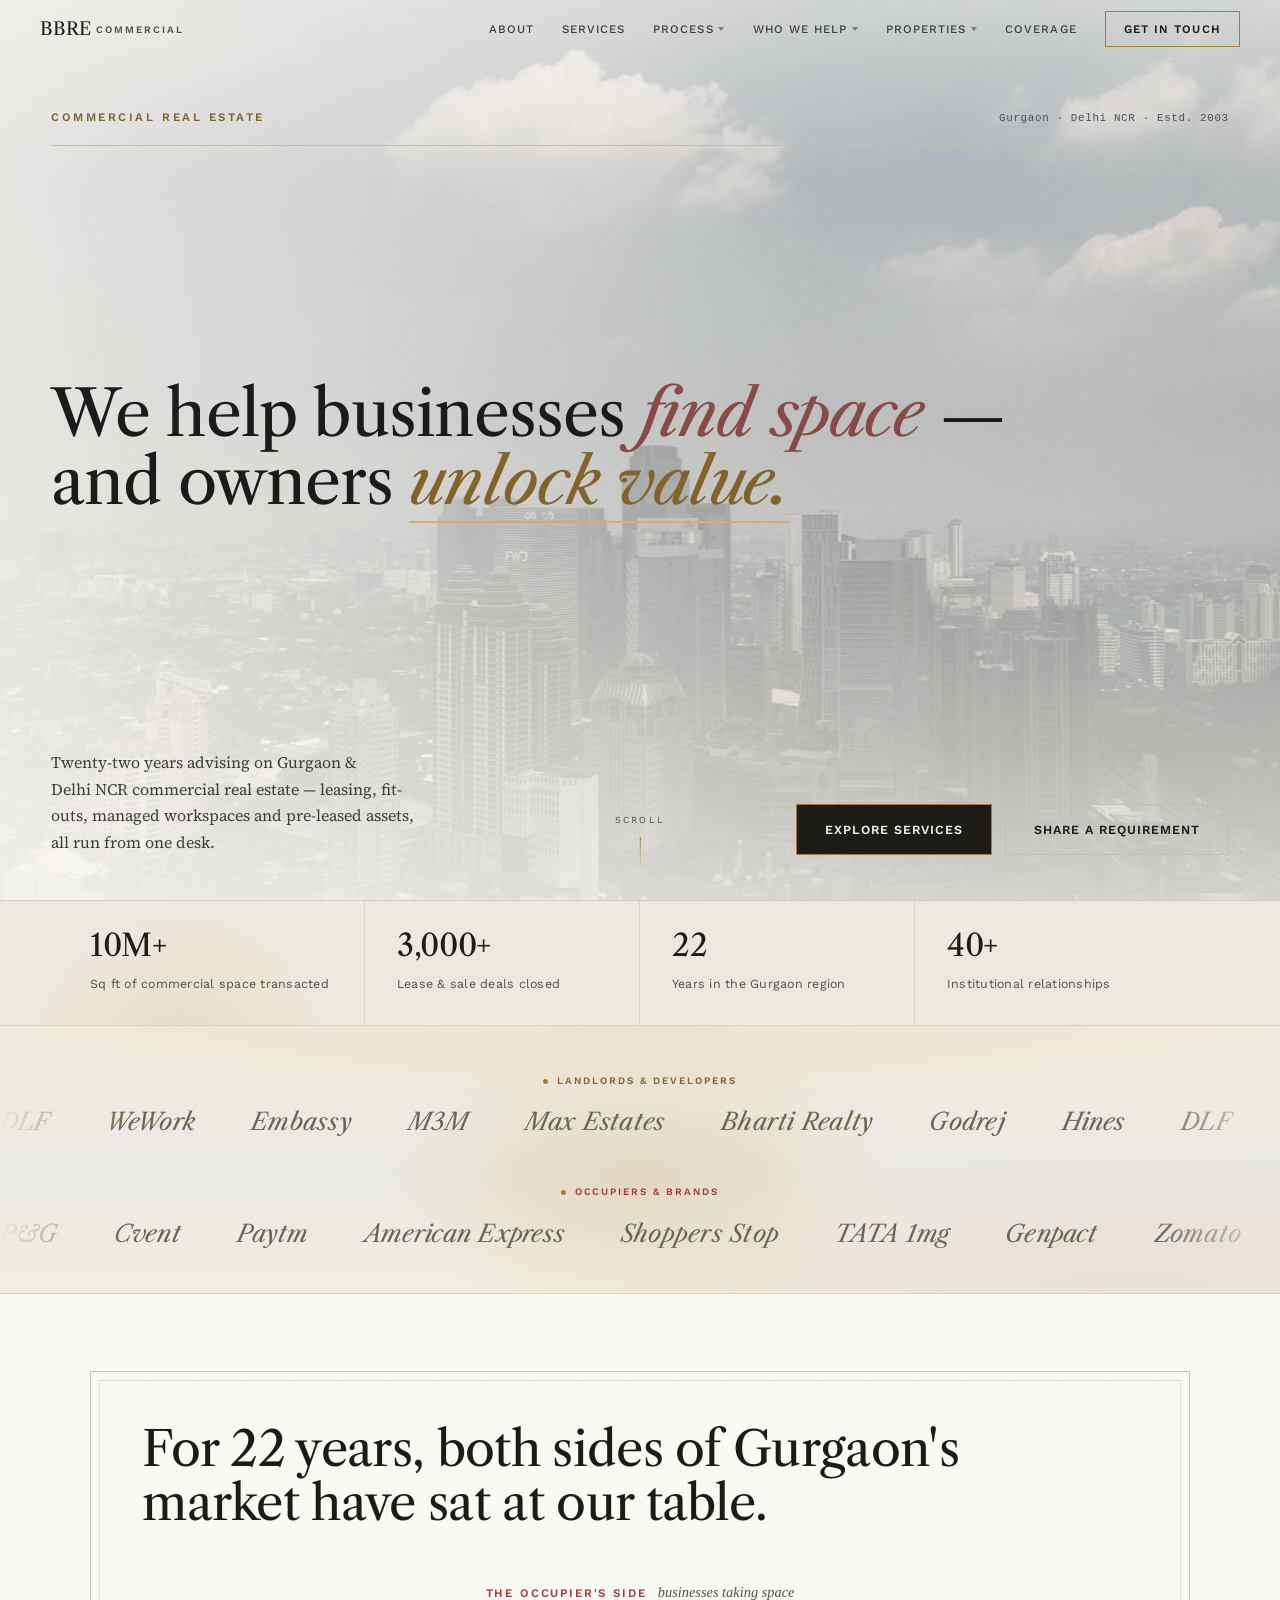
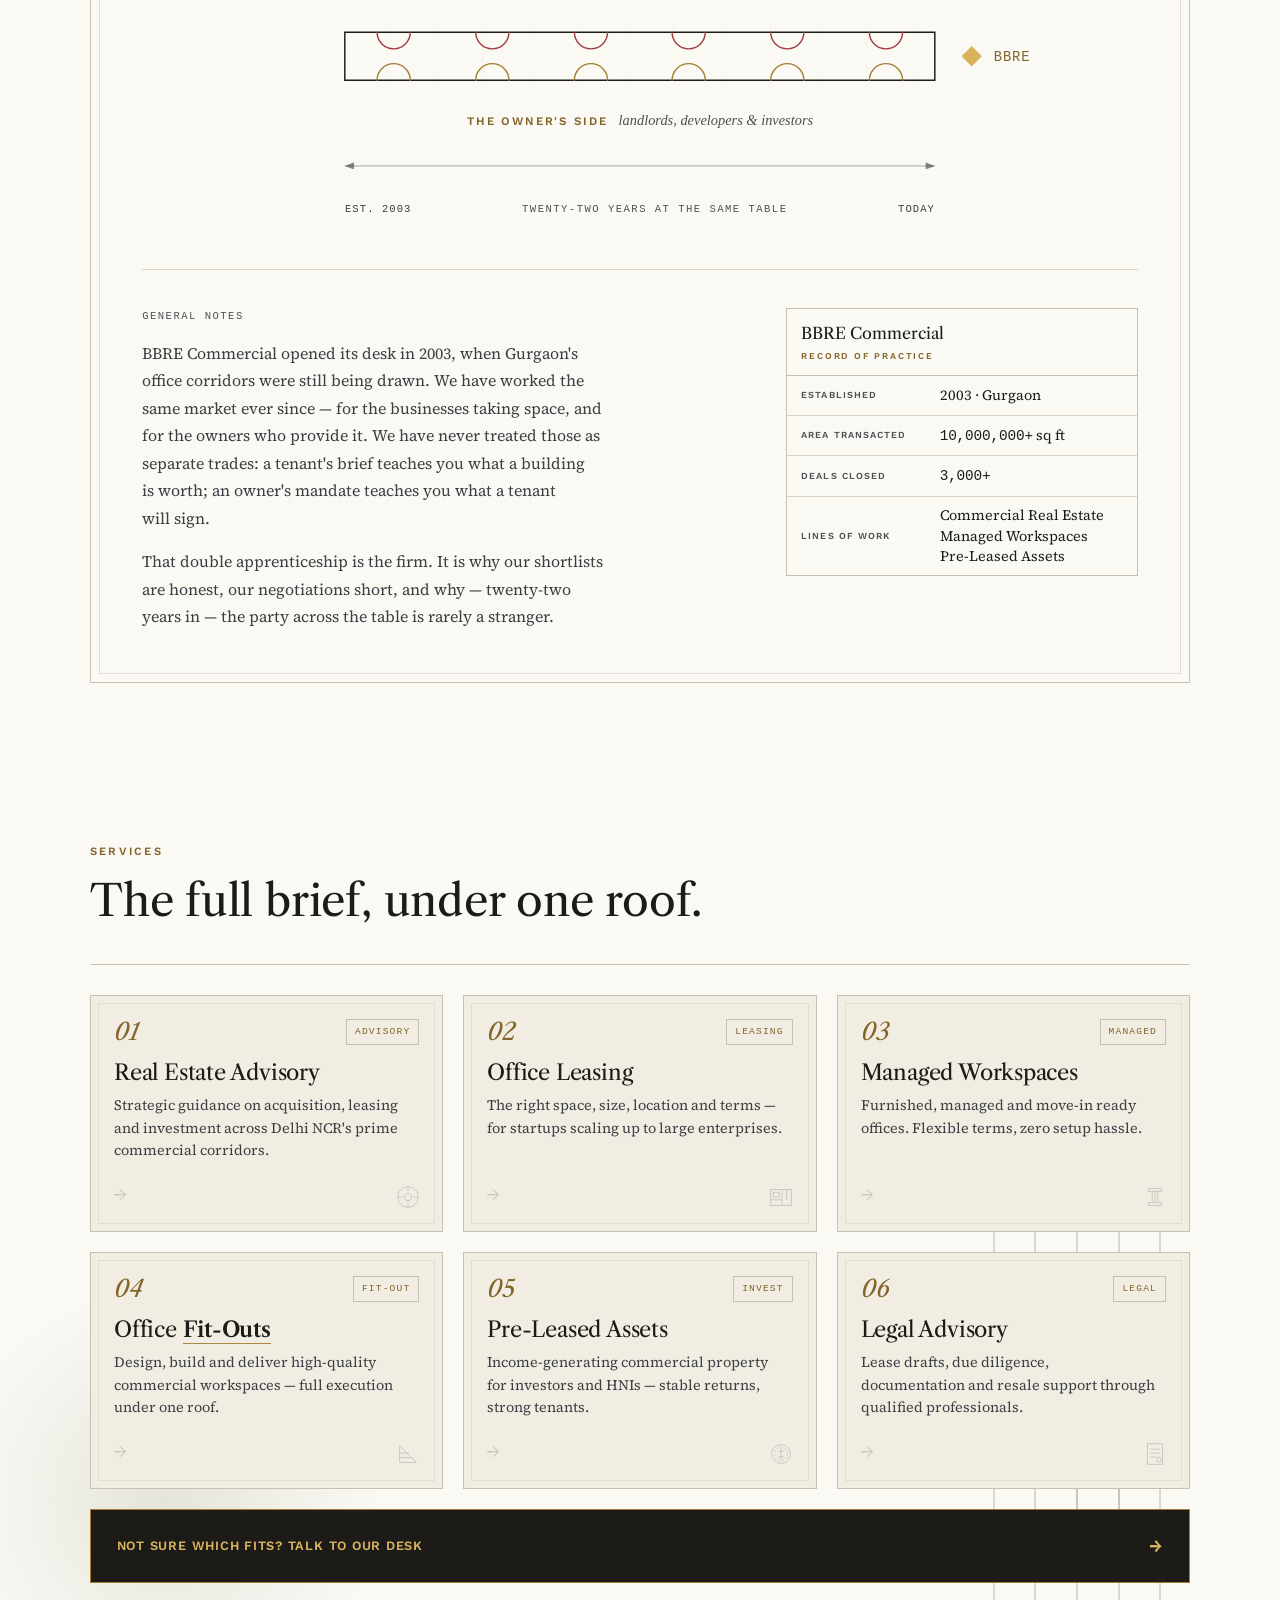
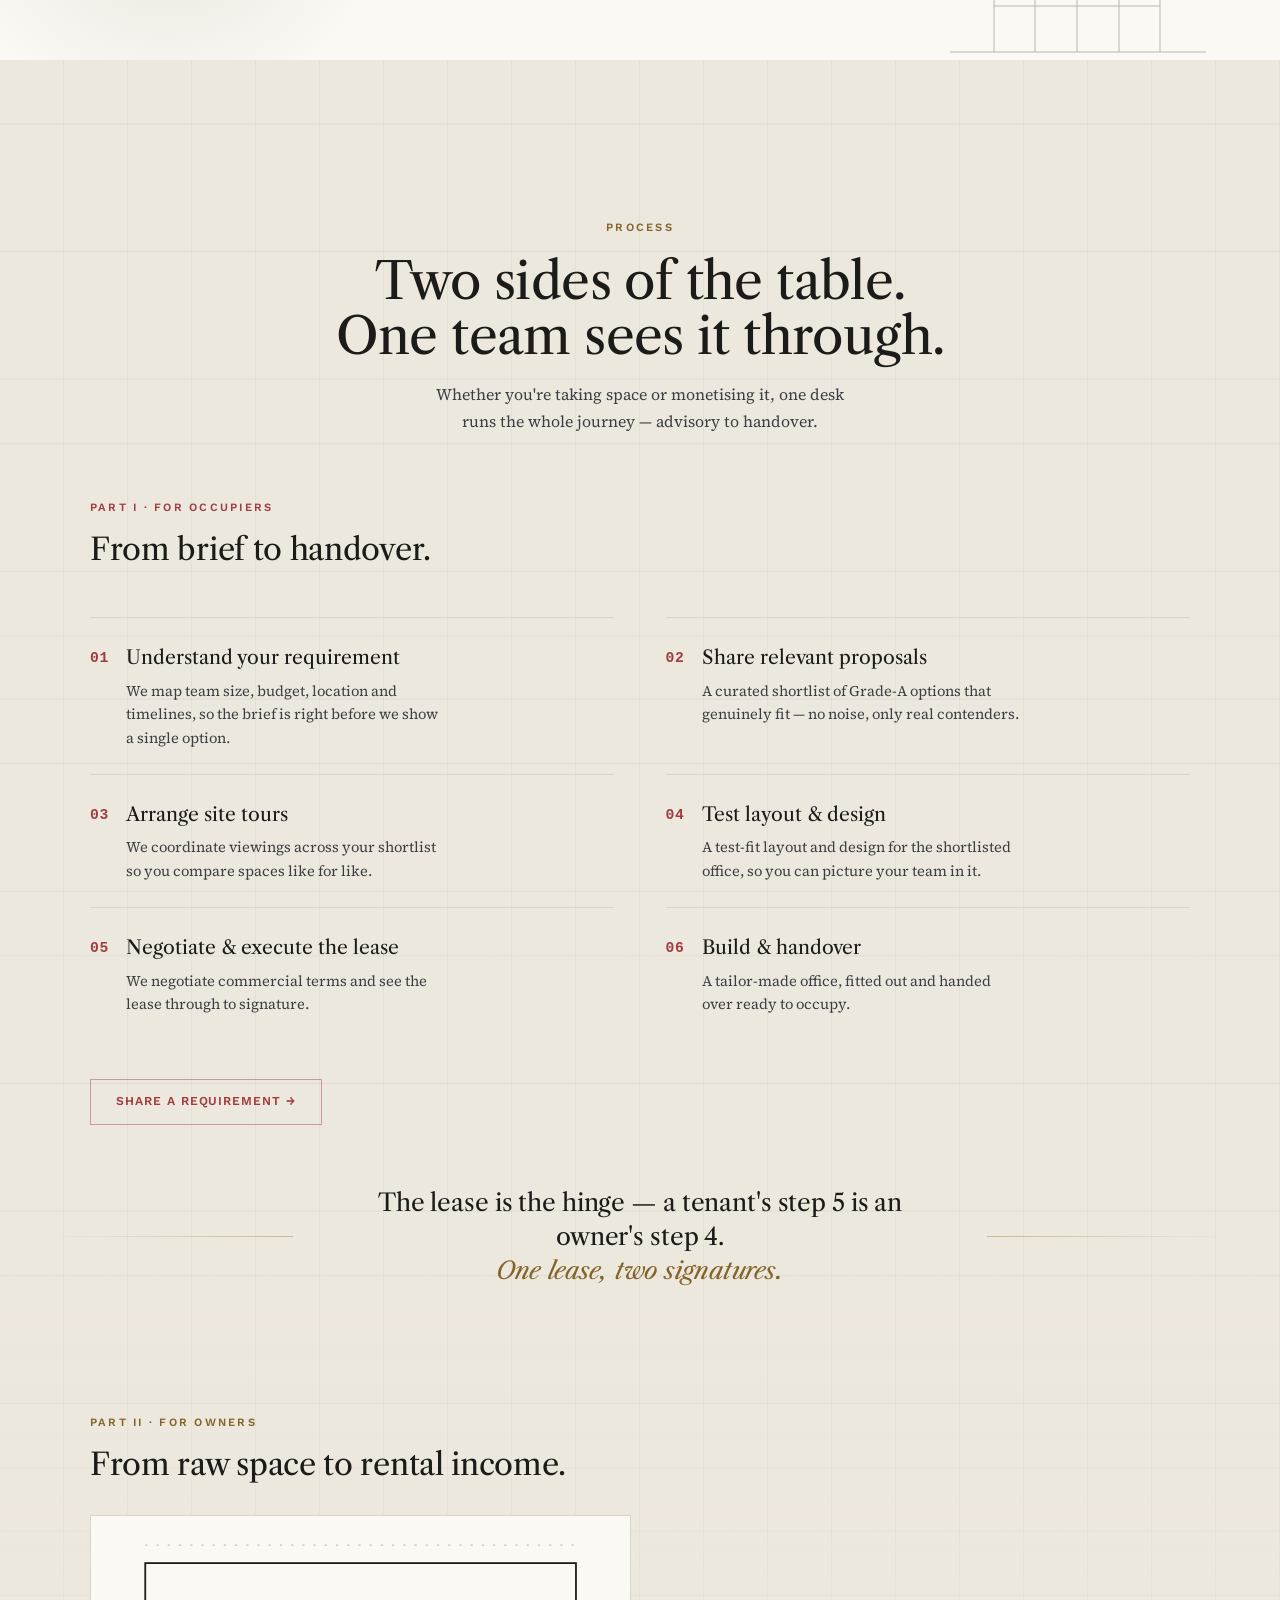
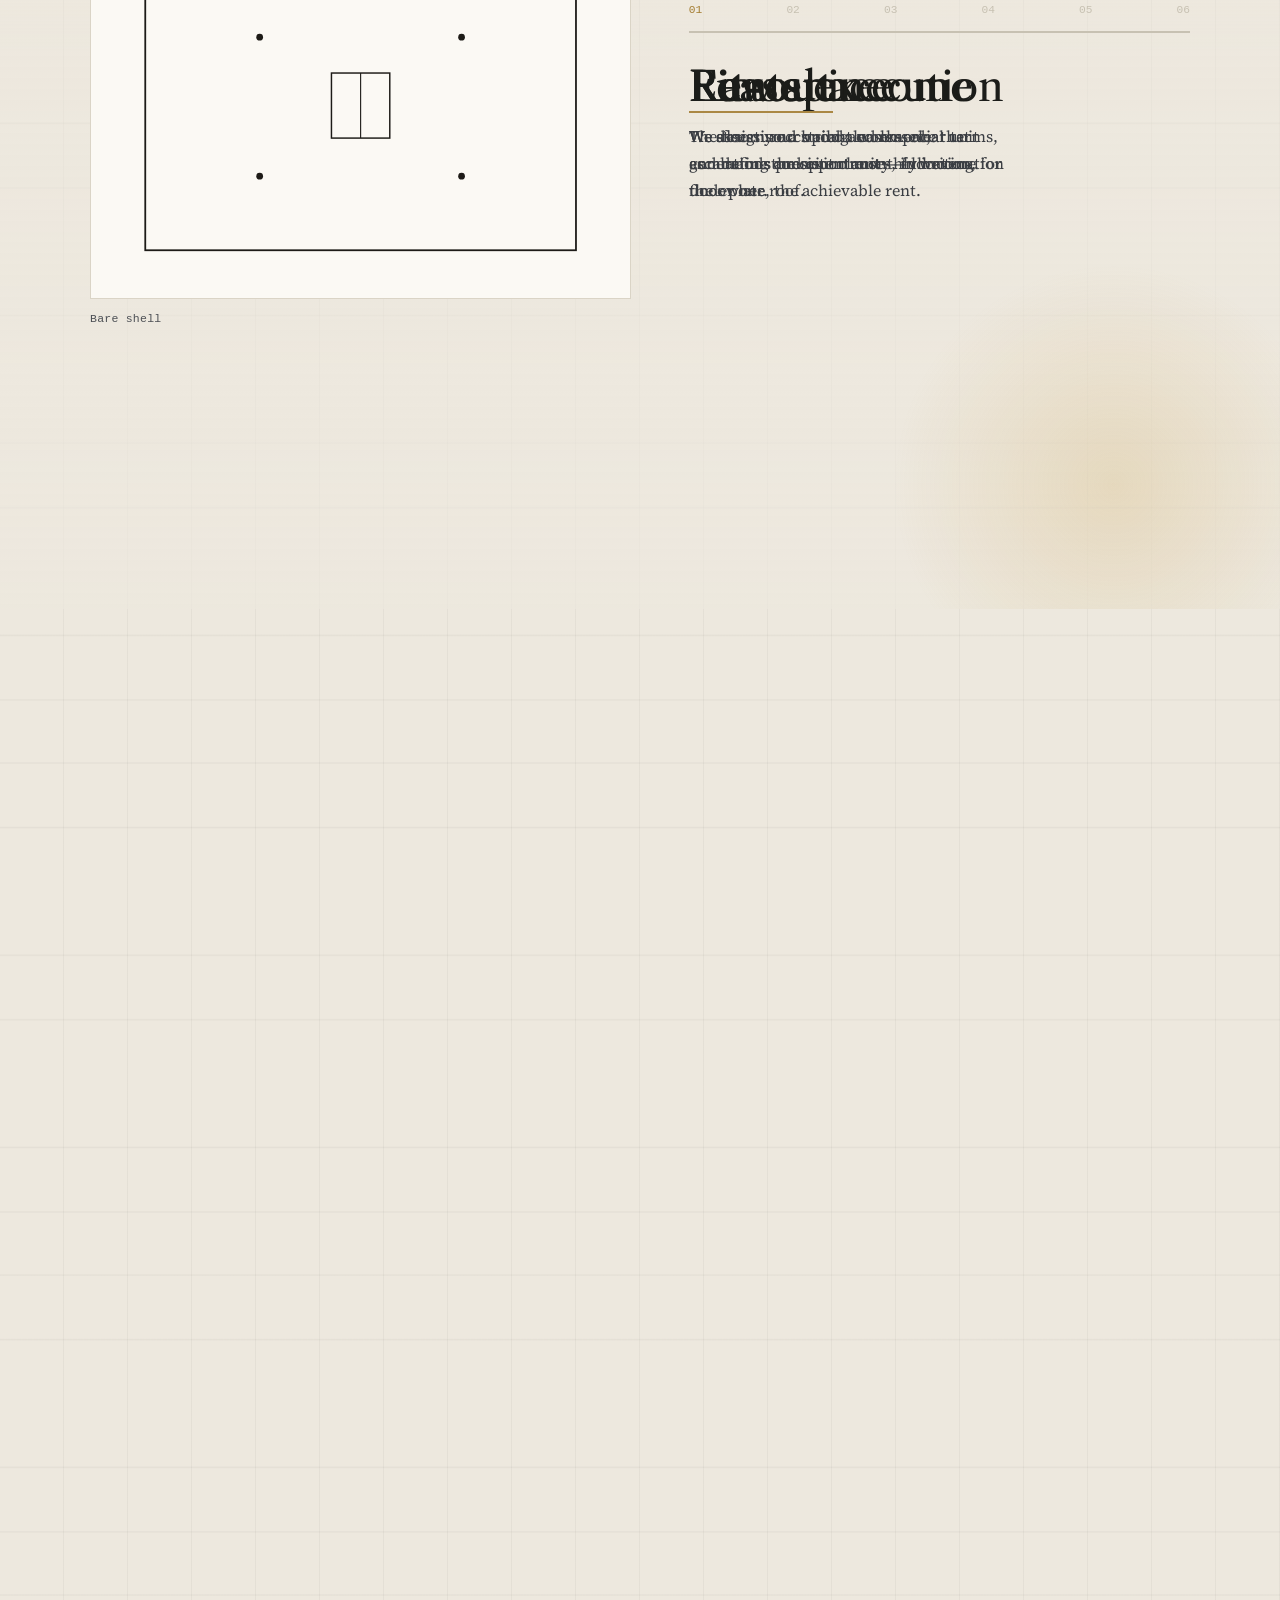
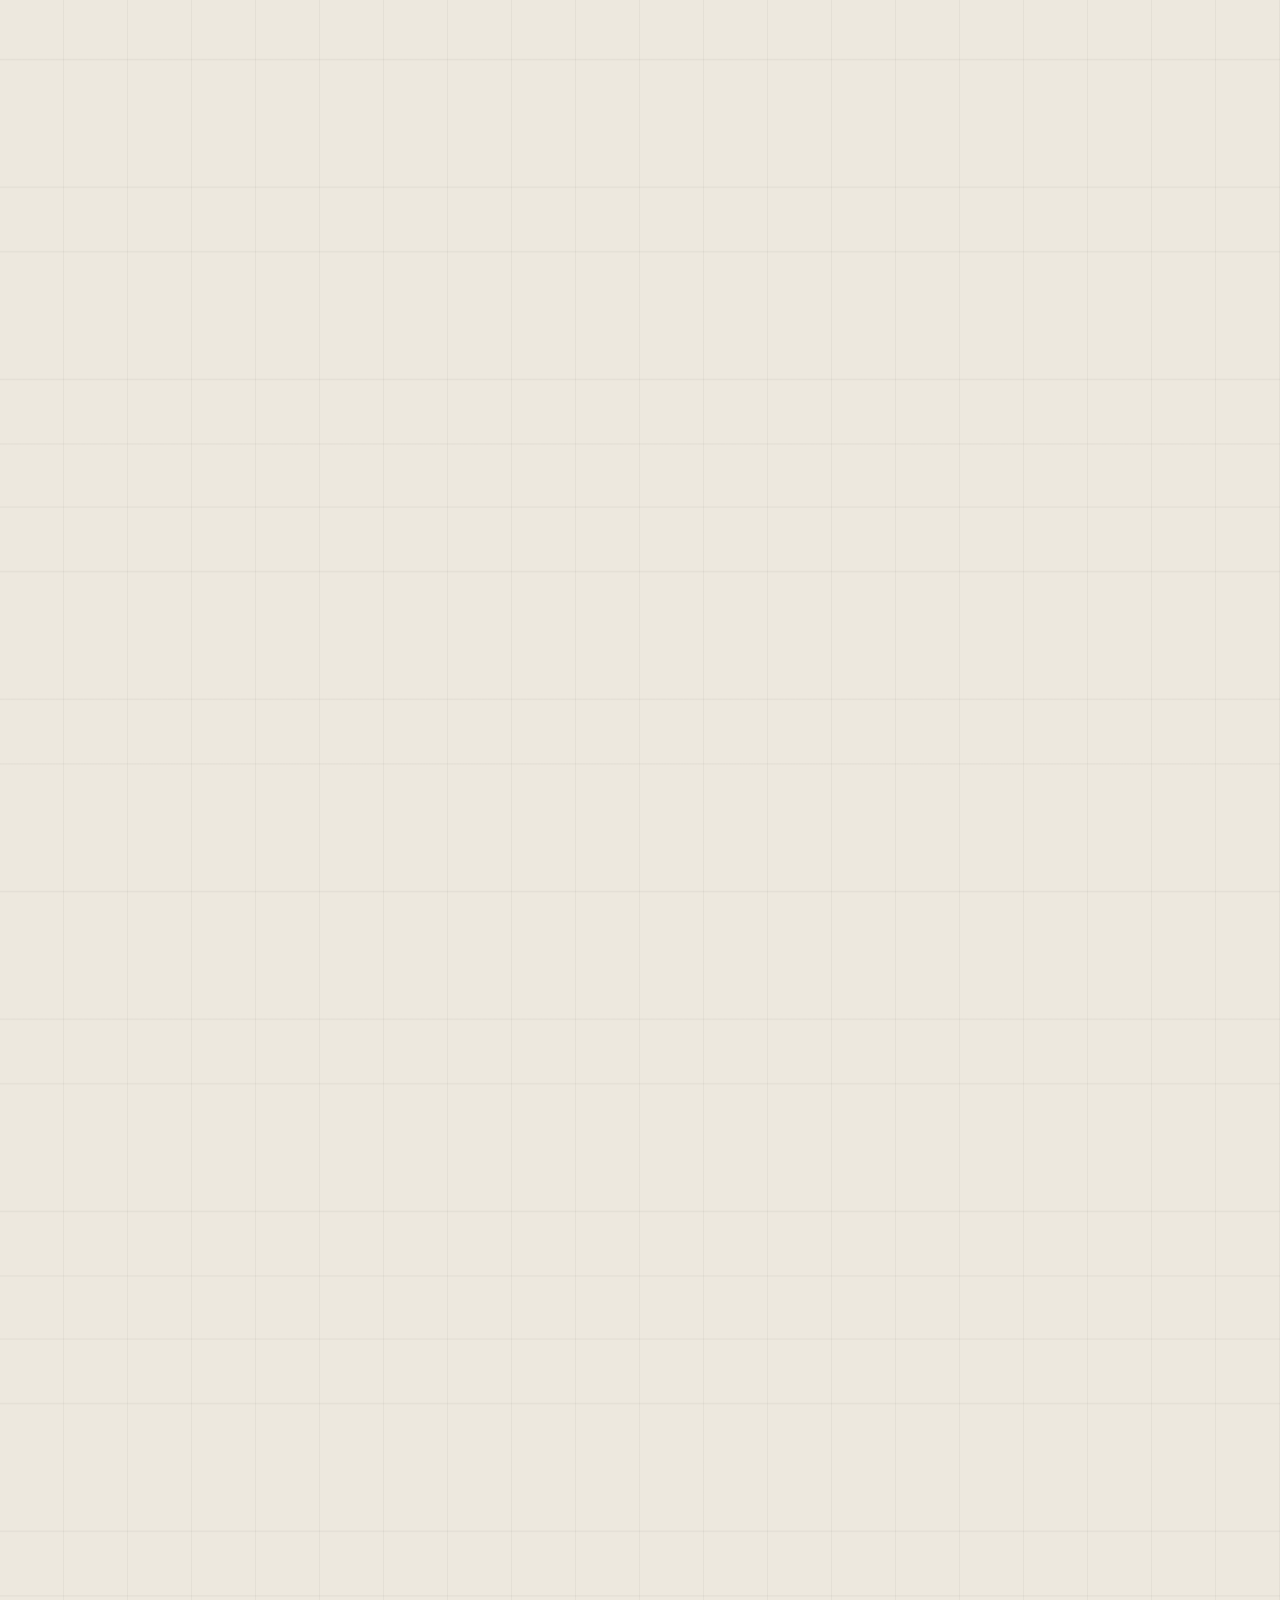
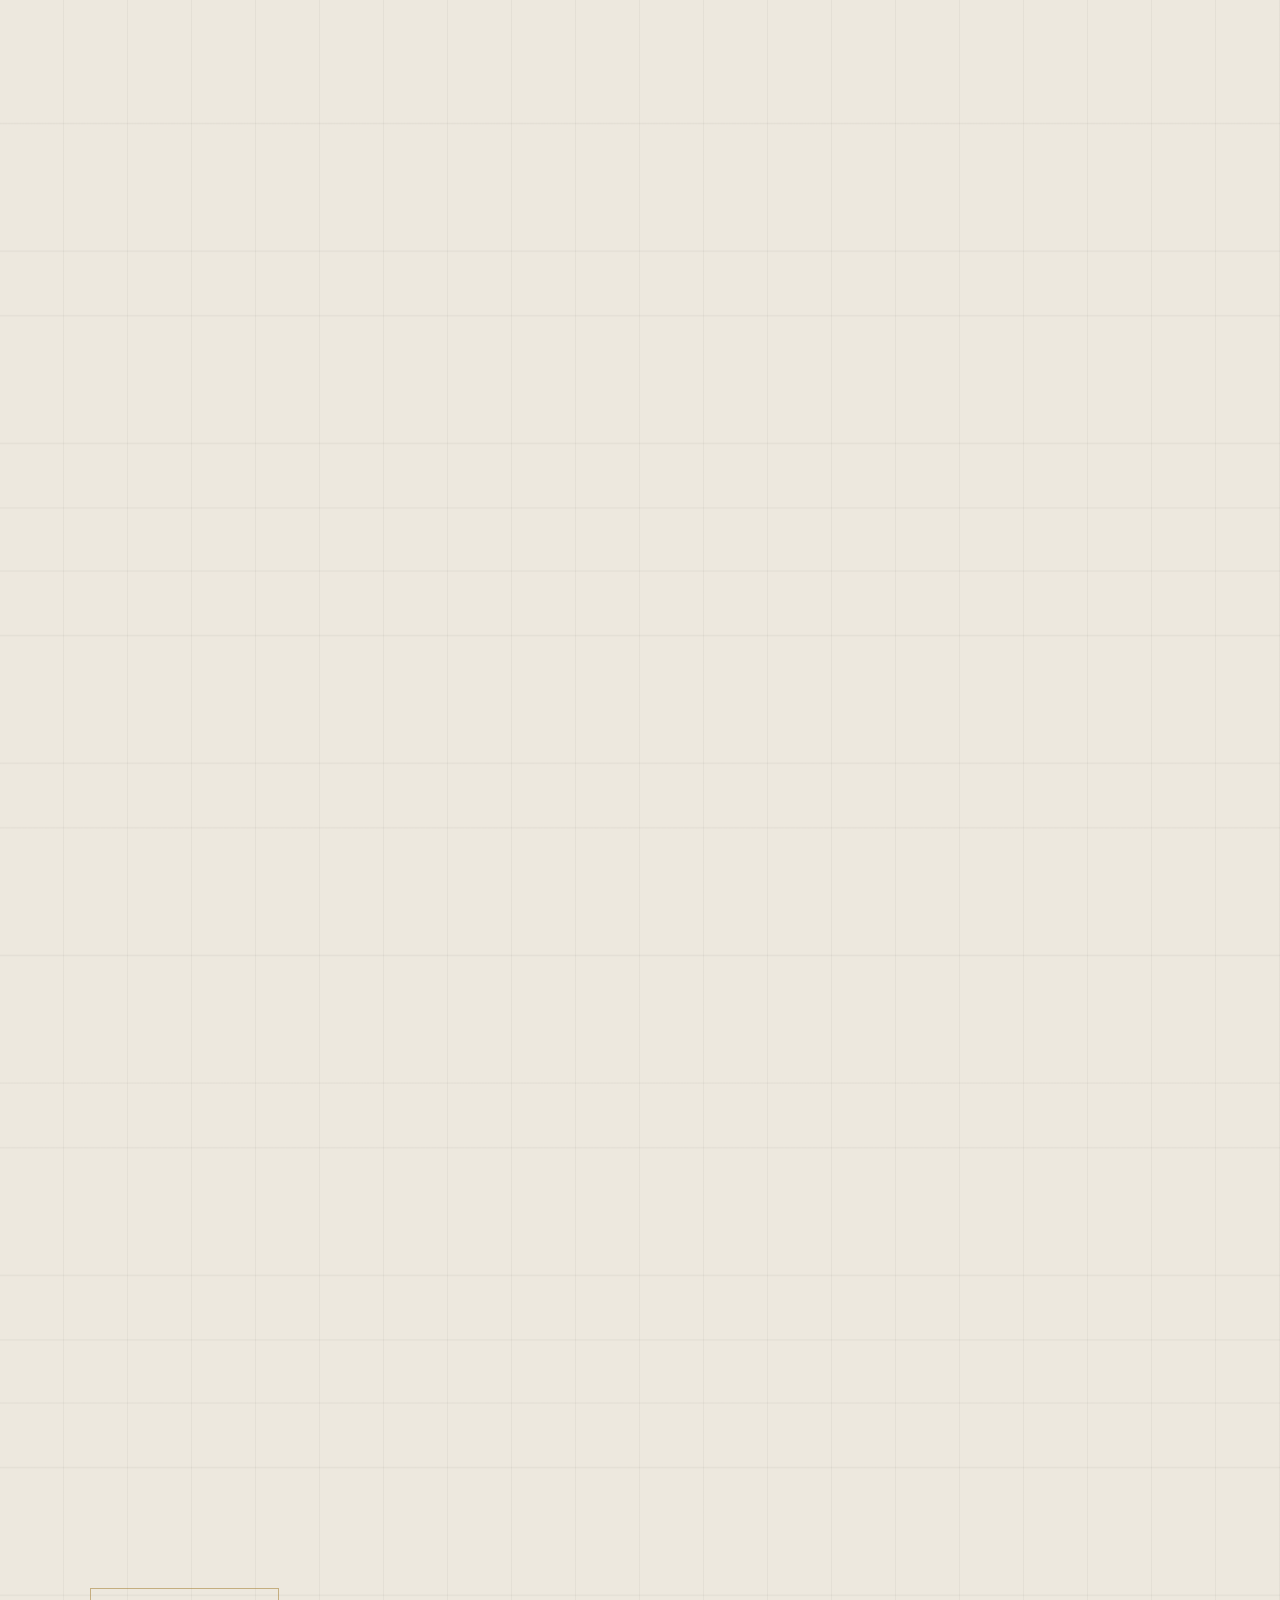
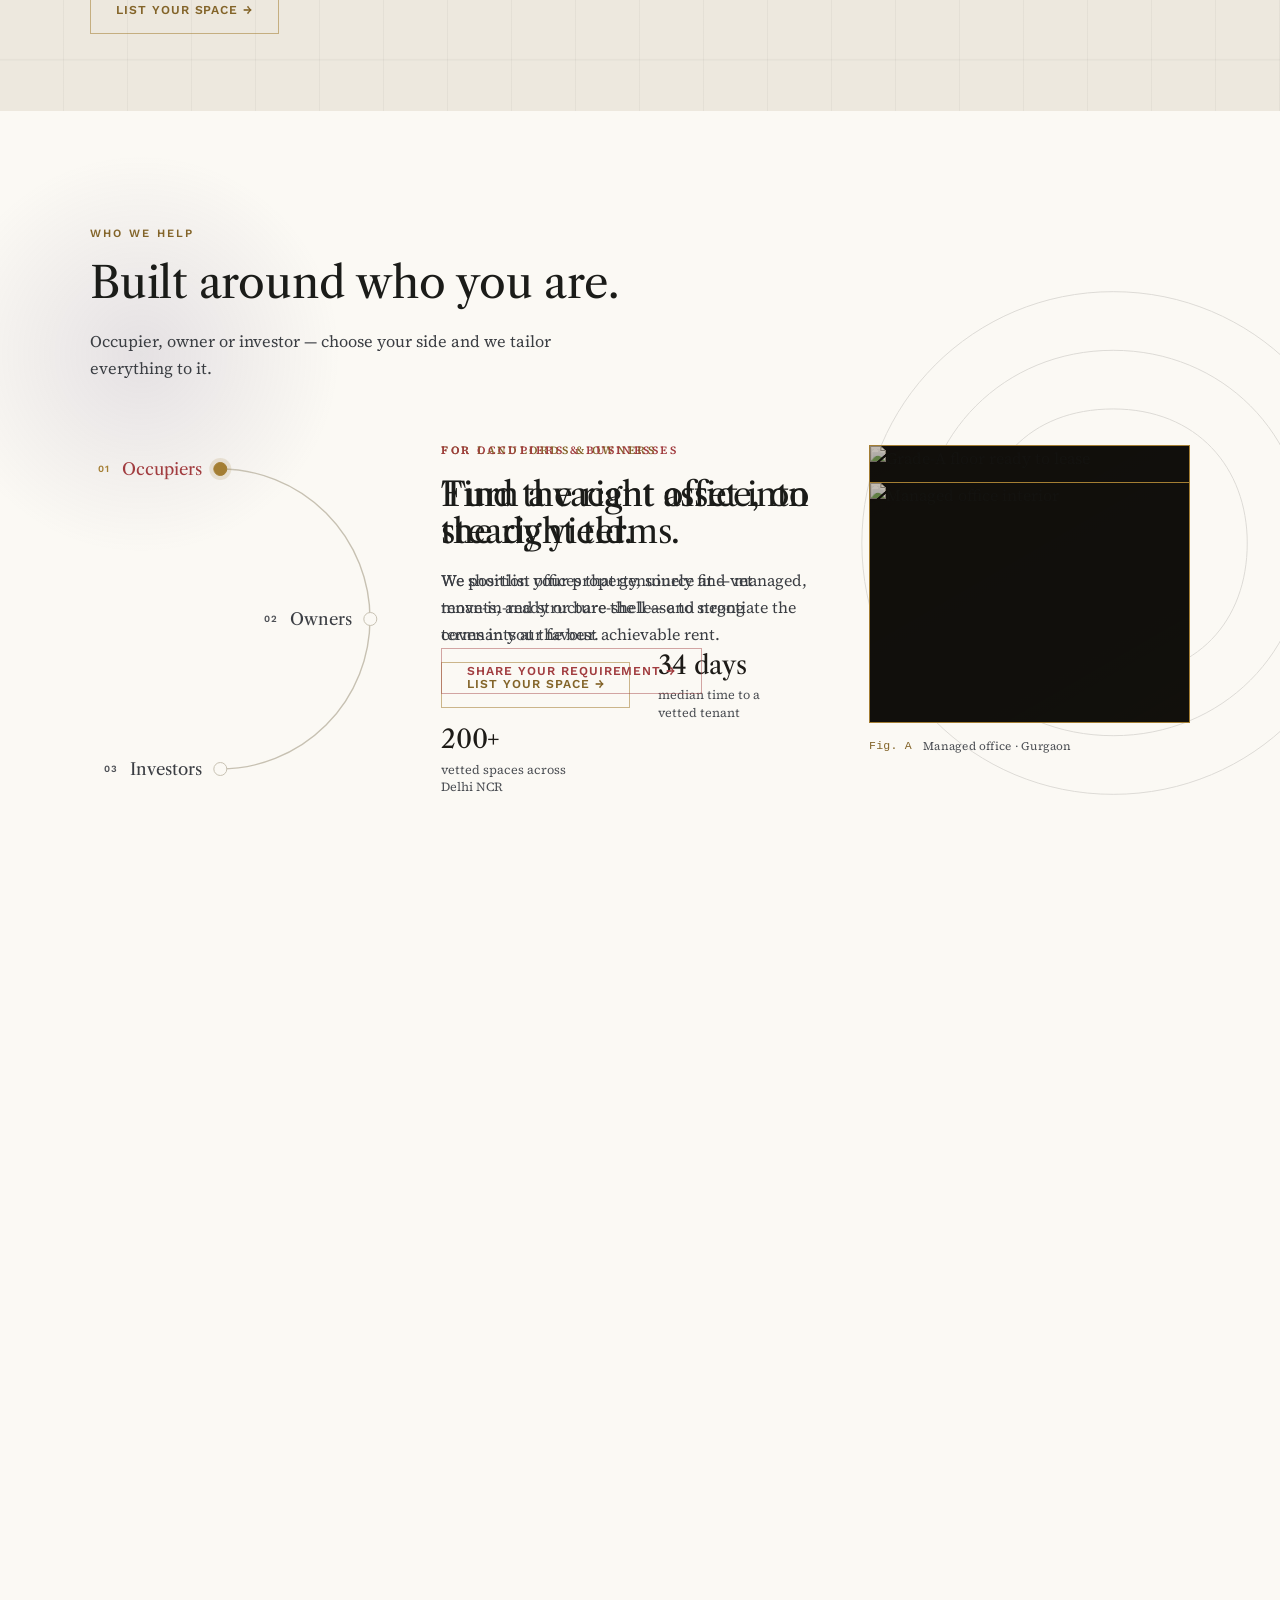
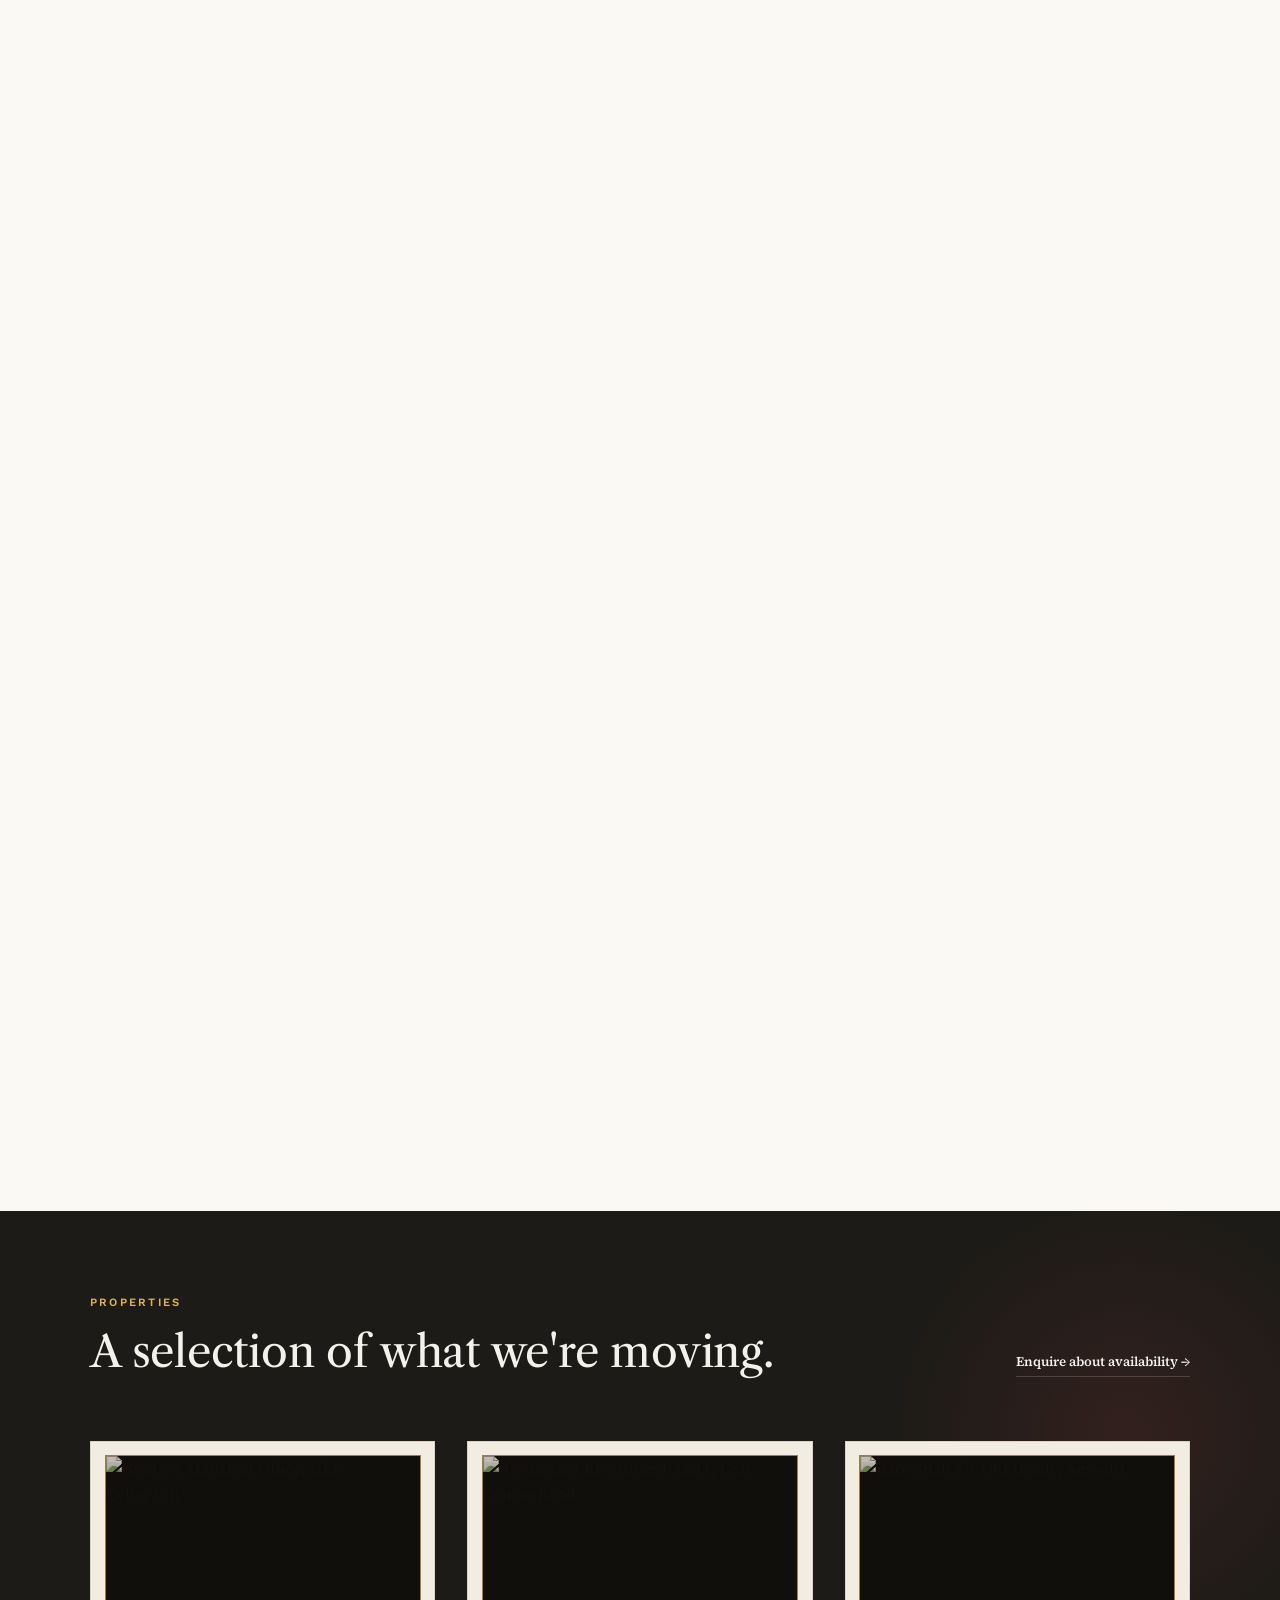
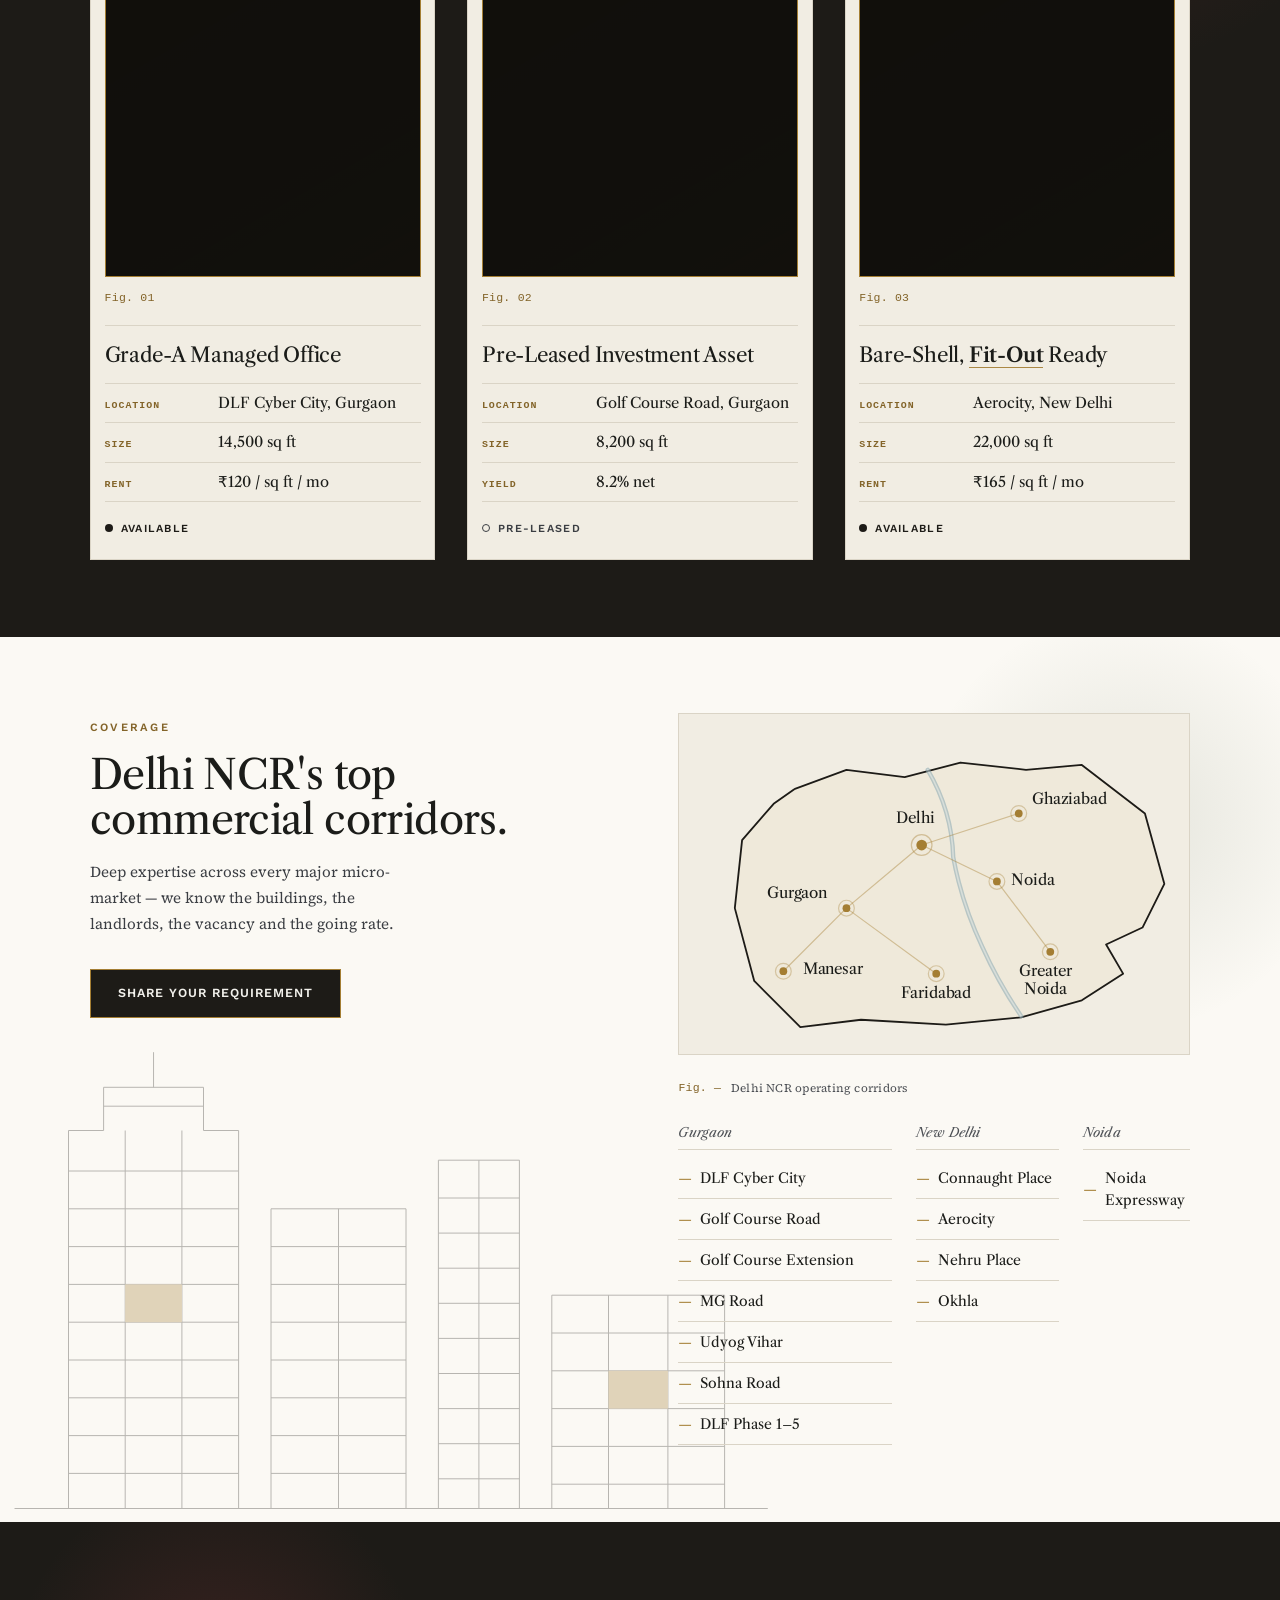
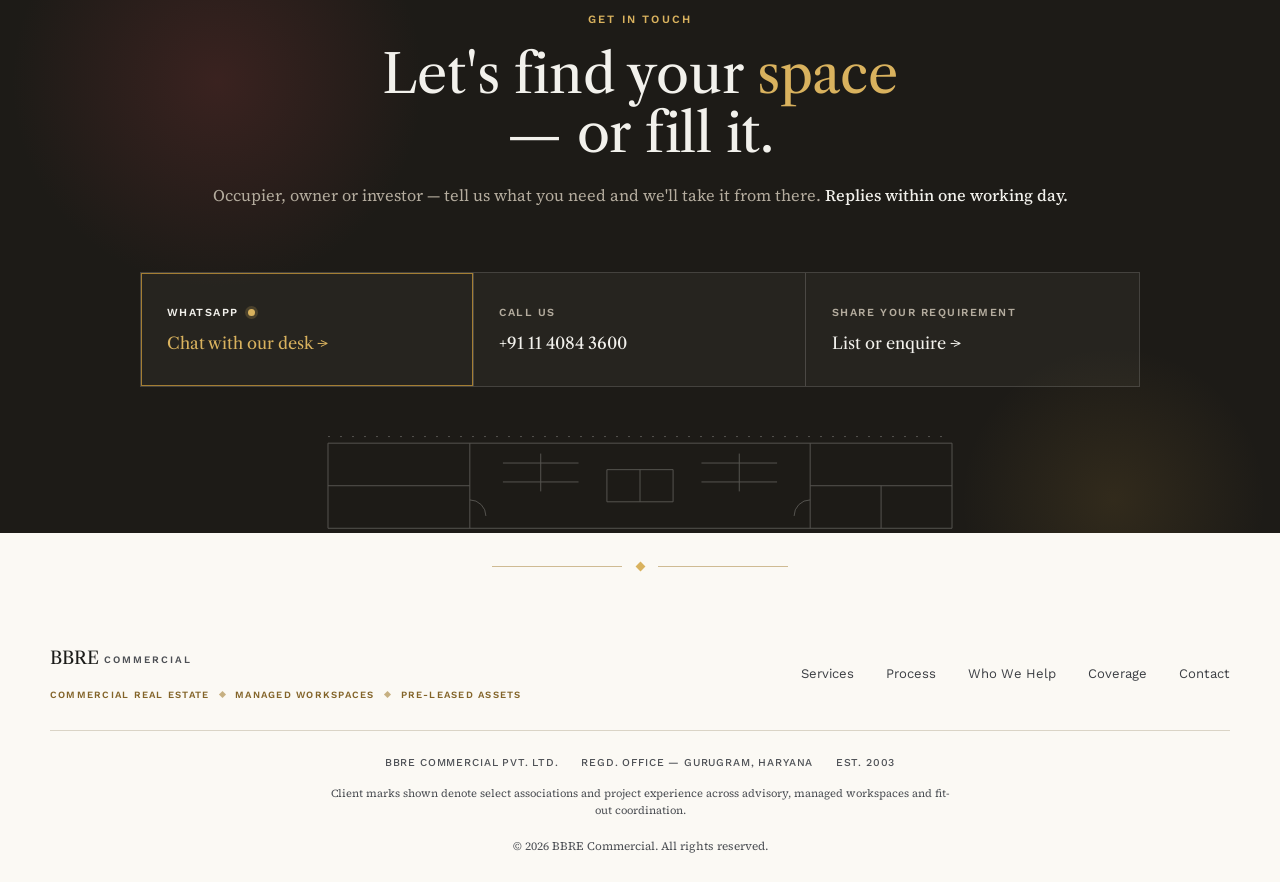
==== commit 01a832cd: "Light muted-pastel hero (Cyber City) + mobile density pass Hero: replace the dark cinematic night ph" ====
--- a/index.html
+++ b/index.html
@@ -15,7 +15,7 @@
   <link rel="preconnect" href="https://fonts.googleapis.com">
   <link rel="preconnect" href="https://fonts.gstatic.com" crossorigin>
   <link href="https://fonts.googleapis.com/css2?family=Libre+Caslon+Text:ital,wght@0,400;0,700;1,400&family=Source+Serif+4:ital,opsz,wght@0,8..60,400;0,8..60,600;1,8..60,400&family=Work+Sans:wght@400;500;600;700&display=swap" rel="stylesheet">
-  <link rel="stylesheet" href="styles.css?v=63" />
+  <link rel="stylesheet" href="styles.css?v=70" />
 </head>
 <body>
 <a class="skip-link" href="#top">Skip to content</a>
@@ -86,7 +86,7 @@
 <!-- HERO — cinematic full-bleed skyline masthead -->
 <section class="hero--masthead" id="top">
   <div class="mh-media" aria-hidden="true">
-    <img class="mh-photo" src="hero-skyline.jpg?v=49" alt="" fetchpriority="high" width="2560" height="1707" />
+    <img class="mh-scene" src="hero-cyber.jpg?v=67" alt="" fetchpriority="high" width="2200" height="1238" />
     <div class="mh-scrim"></div>
   </div>
   <div class="mh-vignette" aria-hidden="true"></div>
@@ -349,6 +349,7 @@
     <span class="kicker">Process</span>
     <h2 class="proc-umbrella-h">Two sides of the table.<br>One team sees it through.</h2>
     <p class="proc-umbrella-sub">Whether you're taking space or monetising it, one desk runs the whole journey — advisory to handover.</p>
+    <p class="proc-mobile-intro">Occupiers go from brief to handover; owners from raw space to rental income — tap any step to read it.</p>
   </div>
 
   <!-- PART I · occupiers -->
@@ -921,6 +922,6 @@
   <a href="tel:+911140843600" class="mobile-cta-call">Call desk</a>
 </div>
 
-<script src="script.js?v=63"></script>
+<script src="script.js?v=70"></script>
 </body>
 </html>
--- a/styles.css
+++ b/styles.css
@@ -13,8 +13,8 @@
   --card:    #F1EDE3;   /* raised surface — deepened one step (Fable) */
   --paper-3: #EAE8E3;   /* tonal hover / deeper container */
   --ink:     #1B1C19;   /* on-surface */
-  --ink-soft:#44474C;   /* body / secondary text */
-  --muted:   #585B60;   /* label/body text — darkened again for the smallest captions (Fable) */
+  --ink-soft:#3B3E43;   /* body / secondary text — darkened for readability */
+  --muted:   #4D5055;   /* label/body text — darkened for readability */
 
   /* warm near-black — the page's dark tone (recolored from navy to remove the blue cast) */
   --deep:      #1D1B17;
@@ -277,14 +277,14 @@
 /* ============================================================
    CREDENTIALS BAND (signature dark moment)
    ============================================================ */
-.band { background: var(--deep); color: var(--on-navy); }
+.band { background: var(--paper-2); color: var(--ink); }
 .band-inner {
   max-width: 1180px; margin: 0 auto; padding: 0 2.5rem;
   display: grid; grid-template-columns: repeat(4, 1fr);
 }
 .band-item {
   padding: 1.8rem 2rem;
-  border-right: 1px solid var(--on-navy-line);
+  border-right: 1px solid var(--line);
 }
 .band-item:first-child { padding-left: 0; }
 .band-item:last-child { border-right: none; }
@@ -293,7 +293,7 @@
   font-size: clamp(1.5rem, 2.4vw, 2rem); line-height: 1; margin-bottom: 0.6rem;
   letter-spacing: -0.01em;
 }
-.band-item span { font-family: var(--sans); font-size: 0.78rem; color: var(--on-navy-soft); letter-spacing: 0.02em; }
+.band-item span { font-family: var(--sans); font-size: 0.78rem; color: var(--muted); letter-spacing: 0.02em; }
 
 /* ============================================================
    SERVICES — ledger list
@@ -864,7 +864,7 @@
   .fig-frame { aspect-ratio: 4 / 3; }
   .band-inner { grid-template-columns: repeat(2, 1fr); }
   .band-item:nth-child(2) { border-right: none; }
-  .band-item { border-bottom: 1px solid var(--on-navy-line); padding-left: 0; }
+  .band-item { border-bottom: 1px solid var(--line); padding-left: 0; }
   .band-item:nth-child(odd) { padding-left: 0; }
   .band-item:nth-child(even) { padding-right: 0; }
   /* Featured Spaces — 2 columns at tablet */
@@ -900,8 +900,8 @@
   .hero-proof { display: none; }
   .ledger-row { grid-template-columns: 44px 1fr; gap: 1rem; padding-right: 0; }
   .ledger-arrow { display: none; }
-  .band-inner { grid-template-columns: 1fr; padding: 0 1.5rem; }
-  .band-item { padding: 1.6rem 0 !important; border-right: none; }
+  .band-inner { grid-template-columns: repeat(2, 1fr); padding: 0 1.5rem; column-gap: 1.3rem; }
+  .band-item { padding: 1.1rem 0 !important; border-right: none; }
   /* Featured Spaces — single column on mobile */
   .spaces-grid { grid-template-columns: 1fr; }
   .plate-frame { aspect-ratio: 4 / 3; }
@@ -1052,7 +1052,7 @@
 }
 @media (max-width: 900px) {
   .who-scroll { height: auto; }
-  .who-sticky { position: static; height: auto; padding: clamp(46px, 6vw, 82px) 0; }
+  .who-sticky { position: static; height: auto; padding: clamp(30px, 5vw, 50px) 0; }
   .who-stage { grid-template-columns: 1fr; margin-top: 1.5rem; }
   .who-dial { display: none; }
   .who-panels { display: block; counter-reset: whoaud; }
@@ -1221,7 +1221,7 @@
 
 /* Phone: compress the tall editorial sections so the page reads dense, not endless */
 @media (max-width: 600px) {
-  .section-pad { padding: 30px 0; }
+  .section-pad { padding: 25px 0; }
 
   /* Hero — cap image, trim rhythm */
   .fig-frame { aspect-ratio: 16 / 11; }
@@ -1305,7 +1305,7 @@
    ============================================================ */
 .hero--masthead {
   position: relative; min-height: 100vh;
-  background: #16130E; color: var(--on-navy);
+  background: #D7DEE2; color: var(--ink);
   display: flex; flex-direction: column;
   padding: clamp(94px, 12vh, 140px) 0 clamp(28px, 5vh, 52px);
   overflow: hidden;
@@ -1320,7 +1320,7 @@
 }
 .hero--masthead .mh-vignette {
   position: absolute; inset: 0; z-index: 1; pointer-events: none;
-  background: radial-gradient(125% 115% at 50% 42%, transparent 50%, rgba(8,7,4,0.62) 100%);
+  background: radial-gradient(130% 120% at 50% 38%, transparent 60%, rgba(244,239,230,0.42) 100%);
 }
 .hero--masthead .mh-inner {
   position: relative; z-index: 3; flex: 1;
@@ -1329,59 +1329,59 @@
 }
 .hero--masthead .mh-top {
   display: flex; justify-content: space-between; align-items: baseline; gap: 1rem;
-  padding-bottom: 1.1rem; border-bottom: 1px solid var(--on-navy-line);
-}
-.hero--masthead .mh-kicker { font-family: var(--sans); font-size: 0.72rem; font-weight: 600; letter-spacing: 0.22em; text-transform: uppercase; color: var(--gold-2); }
-.hero--masthead .mh-meta { font-family: var(--mono); font-size: 0.68rem; letter-spacing: 0.06em; color: var(--on-navy-soft); }
+  padding-bottom: 1.1rem; border-bottom: 1px solid var(--line-2);
+}
+.hero--masthead .mh-kicker { font-family: var(--sans); font-size: 0.72rem; font-weight: 600; letter-spacing: 0.22em; text-transform: uppercase; color: var(--gold-ink); }
+.hero--masthead .mh-meta { font-family: var(--mono); font-size: 0.68rem; letter-spacing: 0.06em; color: var(--muted); }
 .hero--masthead .mh-center { flex: 1; display: flex; align-items: center; padding: clamp(1.5rem, 4vh, 3rem) 0; }
-.hero--masthead .mh-h1 { font-family: var(--serif); font-weight: 400; font-size: clamp(2.3rem, 5vw, 4.5rem); line-height: 1.06; letter-spacing: -0.014em; color: var(--on-navy); margin: 0; text-wrap: balance; }
+.hero--masthead .mh-h1 { font-family: var(--serif); font-weight: 400; font-size: clamp(2.3rem, 5vw, 4.5rem); line-height: 1.06; letter-spacing: -0.014em; color: var(--ink); margin: 0; text-wrap: balance; }
 .hero--masthead .mh-h1 .hl { display: block; }
-.hero--masthead .mh-h1 em.plain { font-style: italic; color: var(--on-navy); -webkit-text-fill-color: var(--on-navy); }
-.hero--masthead .mh-h1 em.ul { font-style: italic; color: var(--gold-2); position: relative; }
+.hero--masthead .mh-h1 em.plain { font-style: italic; color: #8B4A47; -webkit-text-fill-color: #8B4A47; }   /* muted dusty oxblood — calmer than --burgundy on the soft hero */
+.hero--masthead .mh-h1 em.ul { font-style: italic; color: var(--gold-ink); position: relative; }
 .hero--masthead .mh-bottom { display: flex; justify-content: space-between; align-items: flex-end; gap: 1.5rem 3rem; flex-wrap: wrap; }
-.hero--masthead .mh-lead { font-family: var(--body); font-size: clamp(1rem, 1.25vw, 1.16rem); line-height: 1.65; color: var(--on-navy-soft); max-width: 46ch; }
+.hero--masthead .mh-lead { font-family: var(--body); font-size: clamp(1rem, 1.25vw, 1.16rem); line-height: 1.65; color: var(--ink-soft); max-width: 46ch; }
 .hero--masthead .mh-actions { display: flex; gap: 0.8rem; flex-wrap: wrap; }
-.btn-paper { display: inline-block; font-family: var(--sans); font-size: 0.78rem; font-weight: 600; text-transform: uppercase; letter-spacing: 0.08em; padding: 0.9rem 1.75rem; background: var(--on-navy); color: var(--deep); border: 1px solid var(--gold); transition: background .25s var(--ease), color .25s, transform .25s var(--ease); }
-.btn-paper:hover { background: var(--gold-2); border-color: var(--gold-2); transform: translateY(-2px); }
-.btn-ghost { display: inline-block; font-family: var(--sans); font-size: 0.78rem; font-weight: 600; text-transform: uppercase; letter-spacing: 0.08em; padding: 0.9rem 1.75rem; background: transparent; color: var(--on-navy); border: 1px solid var(--on-navy-line); transition: border-color .25s, color .25s, transform .25s var(--ease); }
-.btn-ghost:hover { border-color: var(--gold-2); color: var(--gold-2); transform: translateY(-2px); }
-.hero--masthead .mh-scroll { position: absolute; z-index: 3; left: 50%; bottom: clamp(18px, 3.5vh, 34px); transform: translateX(-50%); display: flex; flex-direction: column; align-items: center; gap: 0.55rem; font-family: var(--sans); font-size: 0.58rem; letter-spacing: 0.24em; text-transform: uppercase; color: var(--on-navy-soft); }
-.hero--masthead .mh-scroll i { width: 1px; height: 32px; background: linear-gradient(var(--gold-2), transparent); transform-origin: top; animation: mhScroll 2.4s var(--ease) infinite; }
+.btn-paper { display: inline-block; font-family: var(--sans); font-size: 0.78rem; font-weight: 600; text-transform: uppercase; letter-spacing: 0.08em; padding: 0.9rem 1.75rem; background: var(--deep); color: var(--on-navy); border: 1px solid var(--gold); transition: background .25s var(--ease), color .25s, transform .25s var(--ease); }
+.btn-paper:hover { background: var(--gold-ink); border-color: var(--gold-ink); color: var(--on-navy); transform: translateY(-2px); }
+.btn-ghost { display: inline-block; font-family: var(--sans); font-size: 0.78rem; font-weight: 600; text-transform: uppercase; letter-spacing: 0.08em; padding: 0.9rem 1.75rem; background: transparent; color: var(--ink); border: 1px solid var(--line-2); transition: border-color .25s, color .25s, transform .25s var(--ease); }
+.btn-ghost:hover { border-color: var(--gold-ink); color: var(--gold-ink); transform: translateY(-2px); }
+.hero--masthead .mh-scroll { position: absolute; z-index: 3; left: 50%; bottom: clamp(18px, 3.5vh, 34px); transform: translateX(-50%); display: flex; flex-direction: column; align-items: center; gap: 0.55rem; font-family: var(--sans); font-size: 0.58rem; letter-spacing: 0.24em; text-transform: uppercase; color: var(--muted); }
+.hero--masthead .mh-scroll i { width: 1px; height: 32px; background: linear-gradient(var(--gold), transparent); transform-origin: top; animation: mhScroll 2.4s var(--ease) infinite; }
 @keyframes mhScroll { 0%, 100% { transform: scaleY(0.4); opacity: 0.5; } 50% { transform: scaleY(1); opacity: 1; } }
 
 /* ============================================================
    HERO — cinematic photographic full-bleed (skyline)
    ============================================================ */
-.hero--masthead { background: #0C0A07; }
+.hero--masthead { background: #D7DEE2; }
 .hero--masthead .mh-media { position: absolute; inset: 0; z-index: 0; overflow: hidden; }
-.hero--masthead .mh-photo {
-  position: absolute; inset: 0; width: 100%; height: 100%;
-  object-fit: cover; object-position: 52% 42%;
-  filter: saturate(0.9) contrast(1.05) brightness(0.9);
-  transform: scale(1.06); transform-origin: 60% 52%;
+.hero--masthead .mh-scene {
+  position: absolute; inset: 0; width: 100%; height: 100%; display: block;
+  object-fit: cover; object-position: center 46%;
+  filter: saturate(0.5) brightness(1.14) contrast(0.9);   /* muted pastel grade */
+  transform: scale(1.04); transform-origin: 60% 58%;
   will-change: transform;
 }
 .hero--masthead .mh-scrim {
   position: absolute; inset: 0; pointer-events: none;
   background:
     linear-gradient(180deg,
-      rgba(10,8,5,0.82) 0%, rgba(10,8,5,0.34) 25%,
-      rgba(10,8,5,0.30) 46%, rgba(10,8,5,0.54) 72%, rgba(8,6,4,0.92) 100%),
+      rgba(251,249,244,0.56) 0%, rgba(251,249,244,0.14) 20%,
+      rgba(251,249,244,0.16) 46%, rgba(251,249,244,0.52) 78%, rgba(251,249,244,0.76) 100%),
     linear-gradient(90deg,
-      rgba(10,8,5,0.66) 0%, rgba(10,8,5,0.22) 42%,
-      rgba(10,8,5,0.04) 70%, transparent 100%),
-    radial-gradient(120% 82% at 84% 8%, rgba(199,154,62,0.15), transparent 55%);
+      rgba(251,249,244,0.76) 0%, rgba(251,249,244,0.36) 36%,
+      rgba(251,249,244,0.05) 64%, transparent 100%),
+    linear-gradient(0deg, rgba(245,238,224,0.24), rgba(245,238,224,0.24));   /* overall warm pastel wash */
 }
 .hero--masthead .mh-meta { white-space: nowrap; }
 /* gilded emphasis word — drawn underline */
 .hero--masthead .mh-h1 em.ul::after {
   content: ''; position: absolute; left: 0; right: 0; bottom: -0.04em; height: 2px;
-  background: var(--gold-2); transform: scaleX(0); transform-origin: left;
+  background: var(--gold); transform: scaleX(0); transform-origin: left;
 }
 
 @media (prefers-reduced-motion: no-preference) {
   /* Ken Burns — slow, tasteful zoom/drift */
-  .js .hero--masthead .mh-photo { animation: mhKen 30s ease-in-out infinite alternate; }
+  .js .hero--masthead .mh-scene { animation: mhKen 34s ease-in-out infinite alternate; }
   @keyframes mhKen {
     from { transform: scale(1.05) translate3d(0, 0, 0); }
     to   { transform: scale(1.13) translate3d(-1.2%, -1.4%, 0); }
@@ -1398,8 +1398,8 @@
   @keyframes mhUl { to { transform: scaleX(1); } }
 }
 
-/* Seam: the dark hero flows straight into the dark credentials band */
-.band { border-top: 1px solid rgba(199,154,62,0.22); }
+/* Seam: a gold hairline sets the stats band off from the light hero above */
+.band { border-top: 1px solid rgba(164,126,51,0.28); }
 
 /* ---- Nav: transparent over the cinematic hero, solid once past it ---- */
 .wordmark { transition: color .3s; }
@@ -1407,13 +1407,13 @@
   background: transparent; border-bottom-color: transparent;
   -webkit-backdrop-filter: none; backdrop-filter: none;
 }
-.nav.over-hero .wordmark { color: var(--on-navy); }
-.nav.over-hero .wordmark span { color: rgba(242,241,236,0.72); }
-.nav.over-hero .nav-links a { color: rgba(242,241,236,0.84); }
-.nav.over-hero .nav-links a:hover { color: var(--gold-2); }
-.nav.over-hero .nav-cta { color: var(--on-navy) !important; border-color: var(--gold-2); }
-.nav.over-hero .nav-cta:hover { background: var(--gold-2); border-color: var(--gold-2); color: var(--deep) !important; }
-.nav.over-hero .hamburger span { background: var(--on-navy); }
+.nav.over-hero .wordmark { color: var(--ink); }
+.nav.over-hero .wordmark span { color: var(--muted); }
+.nav.over-hero .nav-links a { color: var(--ink-soft); }
+.nav.over-hero .nav-links a:hover { color: var(--burgundy); }
+.nav.over-hero .nav-cta { color: var(--ink) !important; border-color: var(--gold); }
+.nav.over-hero .nav-cta:hover { background: var(--deep); border-color: var(--deep); color: var(--on-navy) !important; }
+.nav.over-hero .hamburger span { background: var(--ink); }
 
 /* ---- Properties dropdown ---- */
 .nav-links { gap: clamp(1.5rem, 2.2vw, 2.5rem); }
@@ -1465,7 +1465,7 @@
 .track-divide::before, .track-divide::after { content: ''; height: 1px; width: clamp(44px, 11vw, 120px); background: var(--gold); opacity: 0.5; margin: 0 0.9rem; }
 @media (max-width: 720px) {
   .tenant-steps { grid-template-columns: 1fr; }
-  .tstep { padding: 1.15rem 0; }
+  .tstep { padding: 0.9rem 0; }
   .tstep-body h4 { font-size: 1.1rem; }
 }
 
@@ -1686,6 +1686,13 @@
   .about-notes-row { grid-template-columns: 1fr; gap: 1.6rem; }
   .about-title { font-size: clamp(1.7rem, 6.4vw, 2.4rem); }
   .about-block { max-width: 460px; }
+  /* Phone: the wide table plan is illegible at this width — drop the drawing and present
+     the two sides as a clean left-aligned labelled pair (the concept lives in the headline + notes). */
+  .about-table, .about-dim, .plan-years { display: none; }
+  .about-plan-wrap { margin-bottom: clamp(1.4rem, 5vw, 2.2rem); }
+  .plan-side { justify-content: flex-start; text-align: left; }
+  .plan-side--occ { margin-bottom: 0; padding-bottom: 0.85rem; border-bottom: 1px solid var(--line); }
+  .plan-side--own { margin-top: 0.85rem; }
 }
 @media (max-width: 520px) {
   .plan-years .py-mid { display: none; }
@@ -1792,3 +1799,191 @@
   transition: opacity 0.3s var(--ease);
 }
 .svc-card:hover .svc-glyph { opacity: 0.32; }
+
+/* ============================================================
+   PROCESS ACCORDION — PHONE ONLY (≤600px)
+   Gate collapse CSS on .js so no-JS keeps descriptions visible.
+   Above 600px: zero changes — desktop layout untouched.
+   ============================================================ */
+
+/* Mobile intro sentence — phone only, hidden on desktop */
+.proc-mobile-intro {
+  display: none;
+}
+@media (max-width: 600px) {
+  .proc-mobile-intro {
+    display: block;
+    margin: 0.85rem auto 0;
+    max-width: 52ch;
+    font-size: 0.88rem;
+    line-height: 1.6;
+    color: var(--gold-ink);
+    font-family: var(--sans);
+    font-style: italic;
+  }
+}
+
+/* Chevron SVG affordance — only rendered by JS on mobile */
+.step-chevron {
+  display: none; /* JS adds it; desktop never sees it */
+}
+
+@media (max-width: 600px) {
+  /* ---------- Tenant track (Part I — .tstep) ---------- */
+
+  /* Make the title row a button-like target */
+  .js .tstep-trigger {
+    display: flex;
+    align-items: flex-start;
+    gap: 1.1rem;
+    width: 100%;
+    background: none;
+    border: none;
+    padding: 0.9rem 0;
+    margin: 0;
+    cursor: pointer;
+    text-align: left;
+    font: inherit;
+    color: inherit;
+    -webkit-tap-highlight-color: transparent;
+  }
+
+  /* When JS is active: collapse the step container itself (remove its own padding —
+     the trigger now owns the padding) and hide the description by default */
+  .js .tstep {
+    display: block;
+    padding: 0;
+    border-top: 1px solid var(--line);
+  }
+
+  .js .tstep-body {
+    /* trigger contains num + h4; only p collapses */
+  }
+
+  .js .tstep-body p {
+    overflow: hidden;
+    max-height: 0;
+    opacity: 0;
+    margin: 0;
+    padding-bottom: 0;
+    transition: max-height 0.32s cubic-bezier(0.4, 0, 0.2, 1),
+                opacity 0.24s ease,
+                padding-bottom 0.32s ease;
+  }
+
+  /* Open state */
+  .js .tstep.is-open .tstep-body p {
+    max-height: 16rem; /* generous ceiling — no step description is this tall */
+    opacity: 1;
+    padding-bottom: 0.85rem;
+  }
+
+  /* Chevron in the trigger row */
+  .js .tstep .step-chevron {
+    display: inline-flex;
+    flex-shrink: 0;
+    align-self: center;
+    margin-left: auto;
+    width: 18px;
+    height: 18px;
+    color: var(--muted);
+    transition: transform 0.28s cubic-bezier(0.4, 0, 0.2, 1);
+  }
+
+  .js .tstep.is-open .step-chevron {
+    transform: rotate(180deg);
+  }
+
+  /* Focus ring */
+  .js .tstep-trigger:focus-visible {
+    outline: 2px solid var(--burgundy);
+    outline-offset: 2px;
+    border-radius: 2px;
+  }
+
+  /* ---------- Owner panels (Part II — .j-panel) ---------- */
+
+  .js .j-panel {
+    /* j-panel already becomes a list on mobile (see existing rules) —
+       wrap the trigger the same way */
+    padding: 0 !important;
+  }
+
+  .js .j-panel-trigger {
+    display: flex;
+    align-items: center;
+    gap: 0;
+    width: 100%;
+    background: none;
+    border: none;
+    padding: 0.9rem 0 0.9rem 42px !important;
+    margin: 0;
+    cursor: pointer;
+    text-align: left;
+    font: inherit;
+    color: inherit;
+    -webkit-tap-highlight-color: transparent;
+    position: relative;
+  }
+
+  .js .j-panel-trigger:focus-visible {
+    outline: 2px solid var(--gold-ink);
+    outline-offset: 2px;
+    border-radius: 2px;
+  }
+
+  /* h4 inside the trigger keeps its ::before counter (number) and existing size */
+  .js .j-panel h4 {
+    font-size: 1.2rem !important;
+    margin-bottom: 0 !important;
+    flex: 1;
+  }
+
+  /* description collapse */
+  .js .j-panel p {
+    overflow: hidden;
+    max-height: 0;
+    opacity: 0;
+    margin: 0;
+    padding: 0 0 0 42px;
+    font-size: 0.9rem;
+    line-height: 1.5;
+    transition: max-height 0.32s cubic-bezier(0.4, 0, 0.2, 1),
+                opacity 0.24s ease,
+                padding-bottom 0.32s ease;
+  }
+
+  .js .j-panel.is-open p {
+    max-height: 16rem;
+    opacity: 1;
+    padding-bottom: 0.85rem;
+  }
+
+  /* chevron on owner panels */
+  .js .j-panel .step-chevron {
+    display: inline-flex;
+    flex-shrink: 0;
+    width: 16px;
+    height: 16px;
+    color: var(--muted);
+    margin-left: auto;
+    margin-right: 0;
+    transition: transform 0.28s cubic-bezier(0.4, 0, 0.2, 1);
+  }
+
+  .js .j-panel.is-open .step-chevron {
+    transform: rotate(180deg);
+  }
+}
+
+/* Respect prefers-reduced-motion — instant open/close, no slide */
+@media (max-width: 600px) and (prefers-reduced-motion: reduce) {
+  .js .tstep-body p,
+  .js .j-panel p {
+    transition: none;
+  }
+  .js .tstep .step-chevron,
+  .js .j-panel .step-chevron {
+    transition: none;
+  }
+}
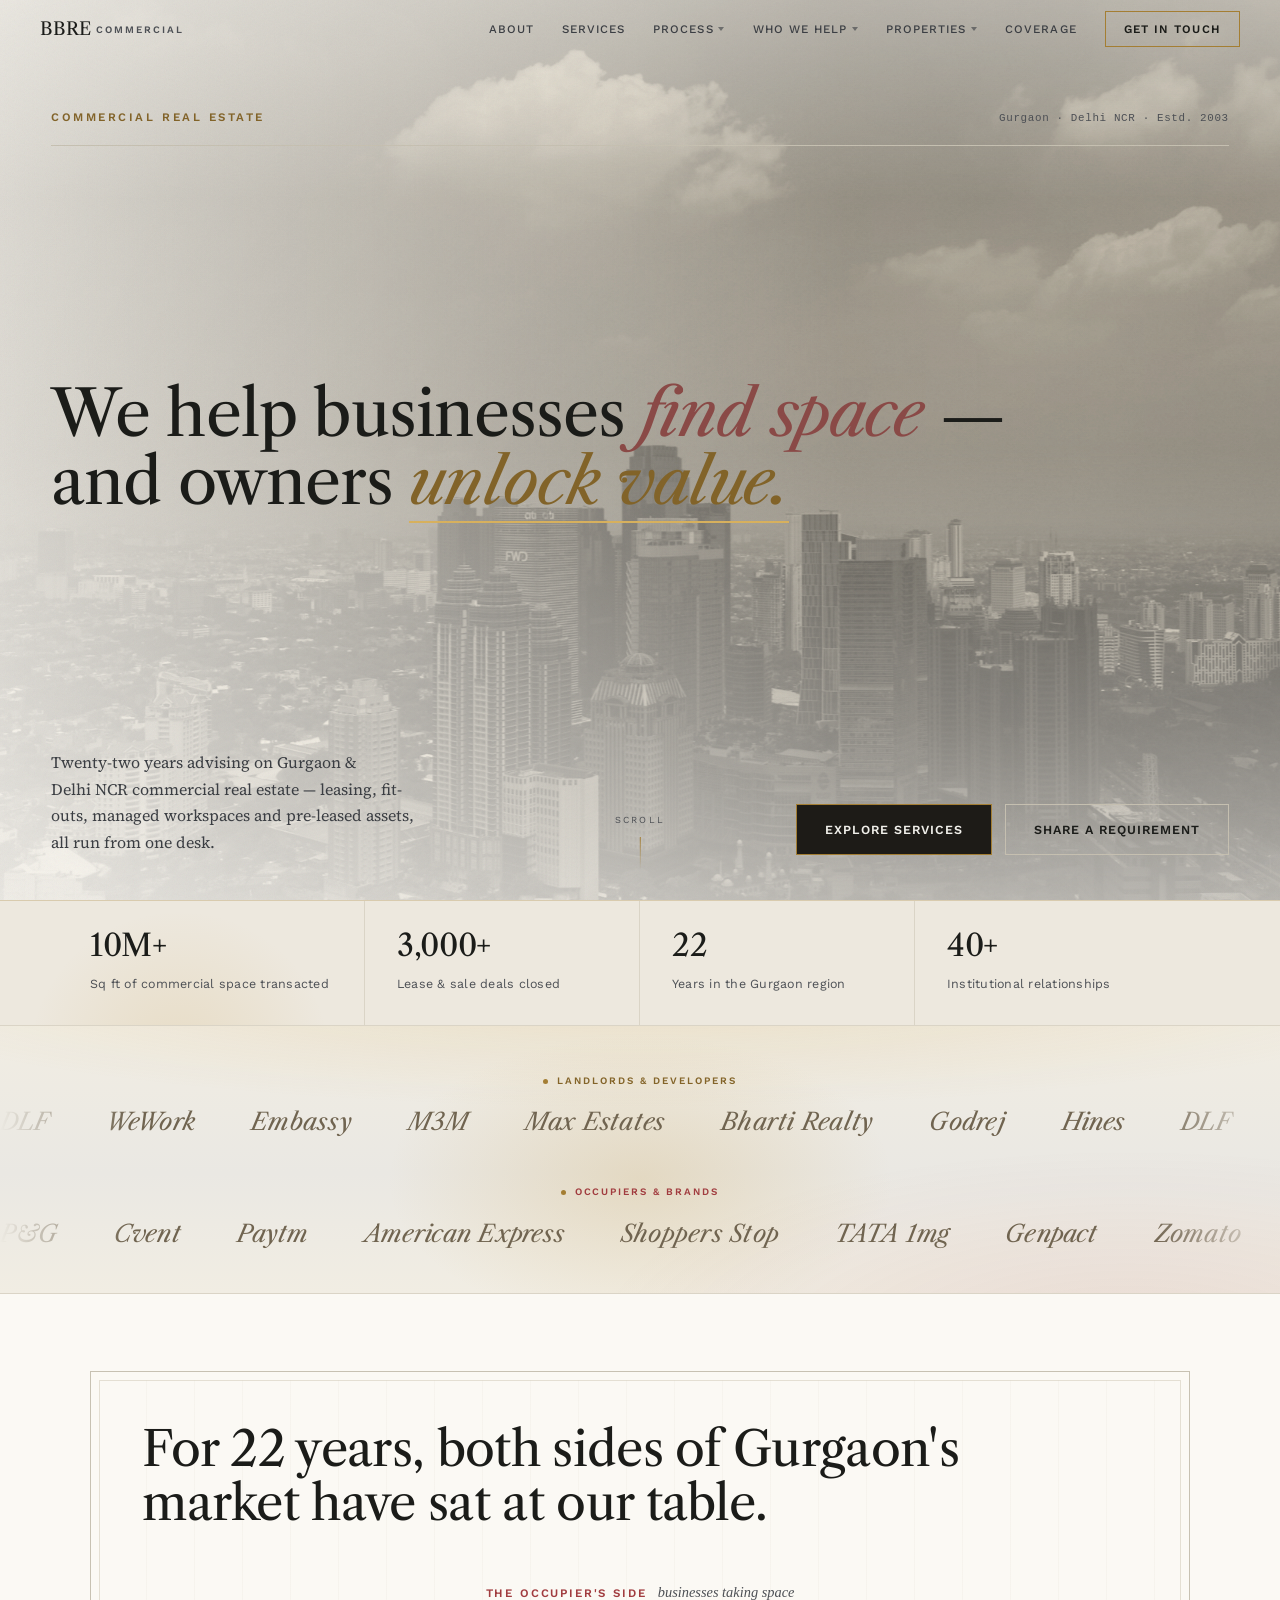
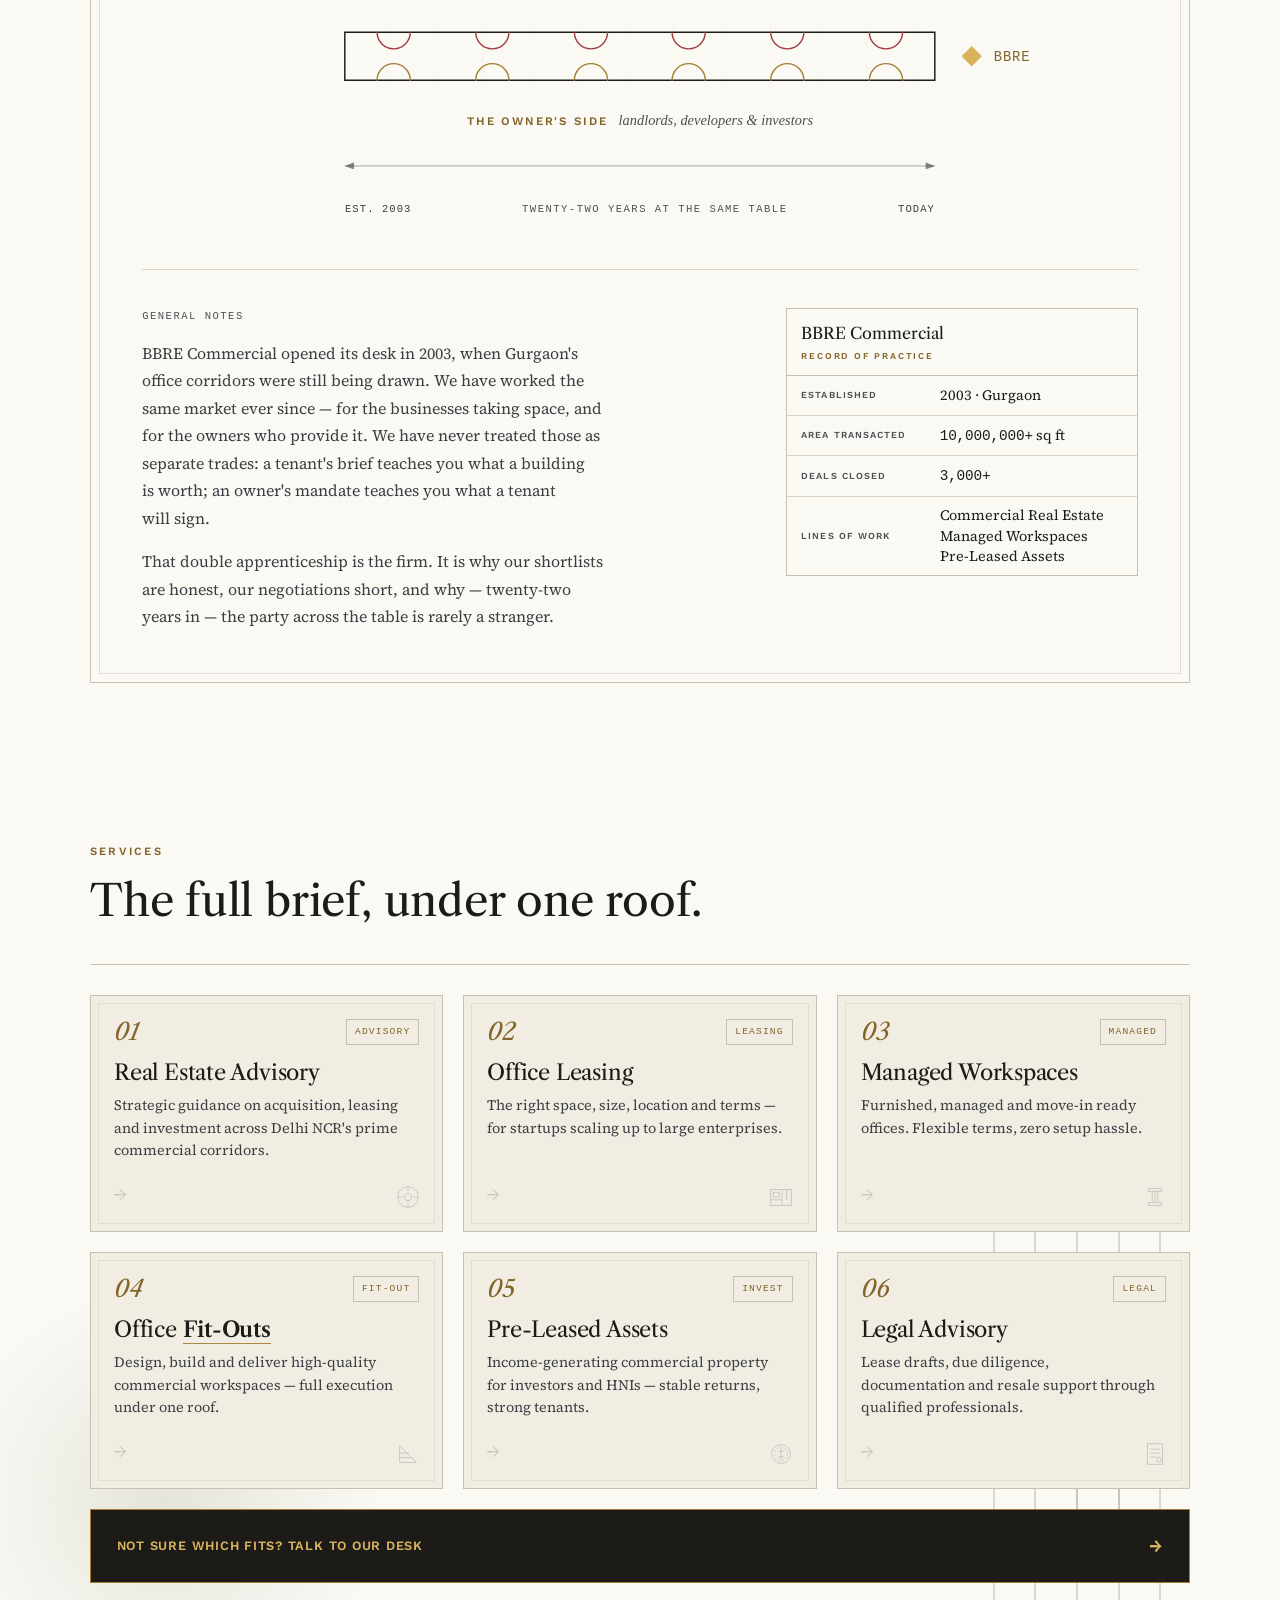
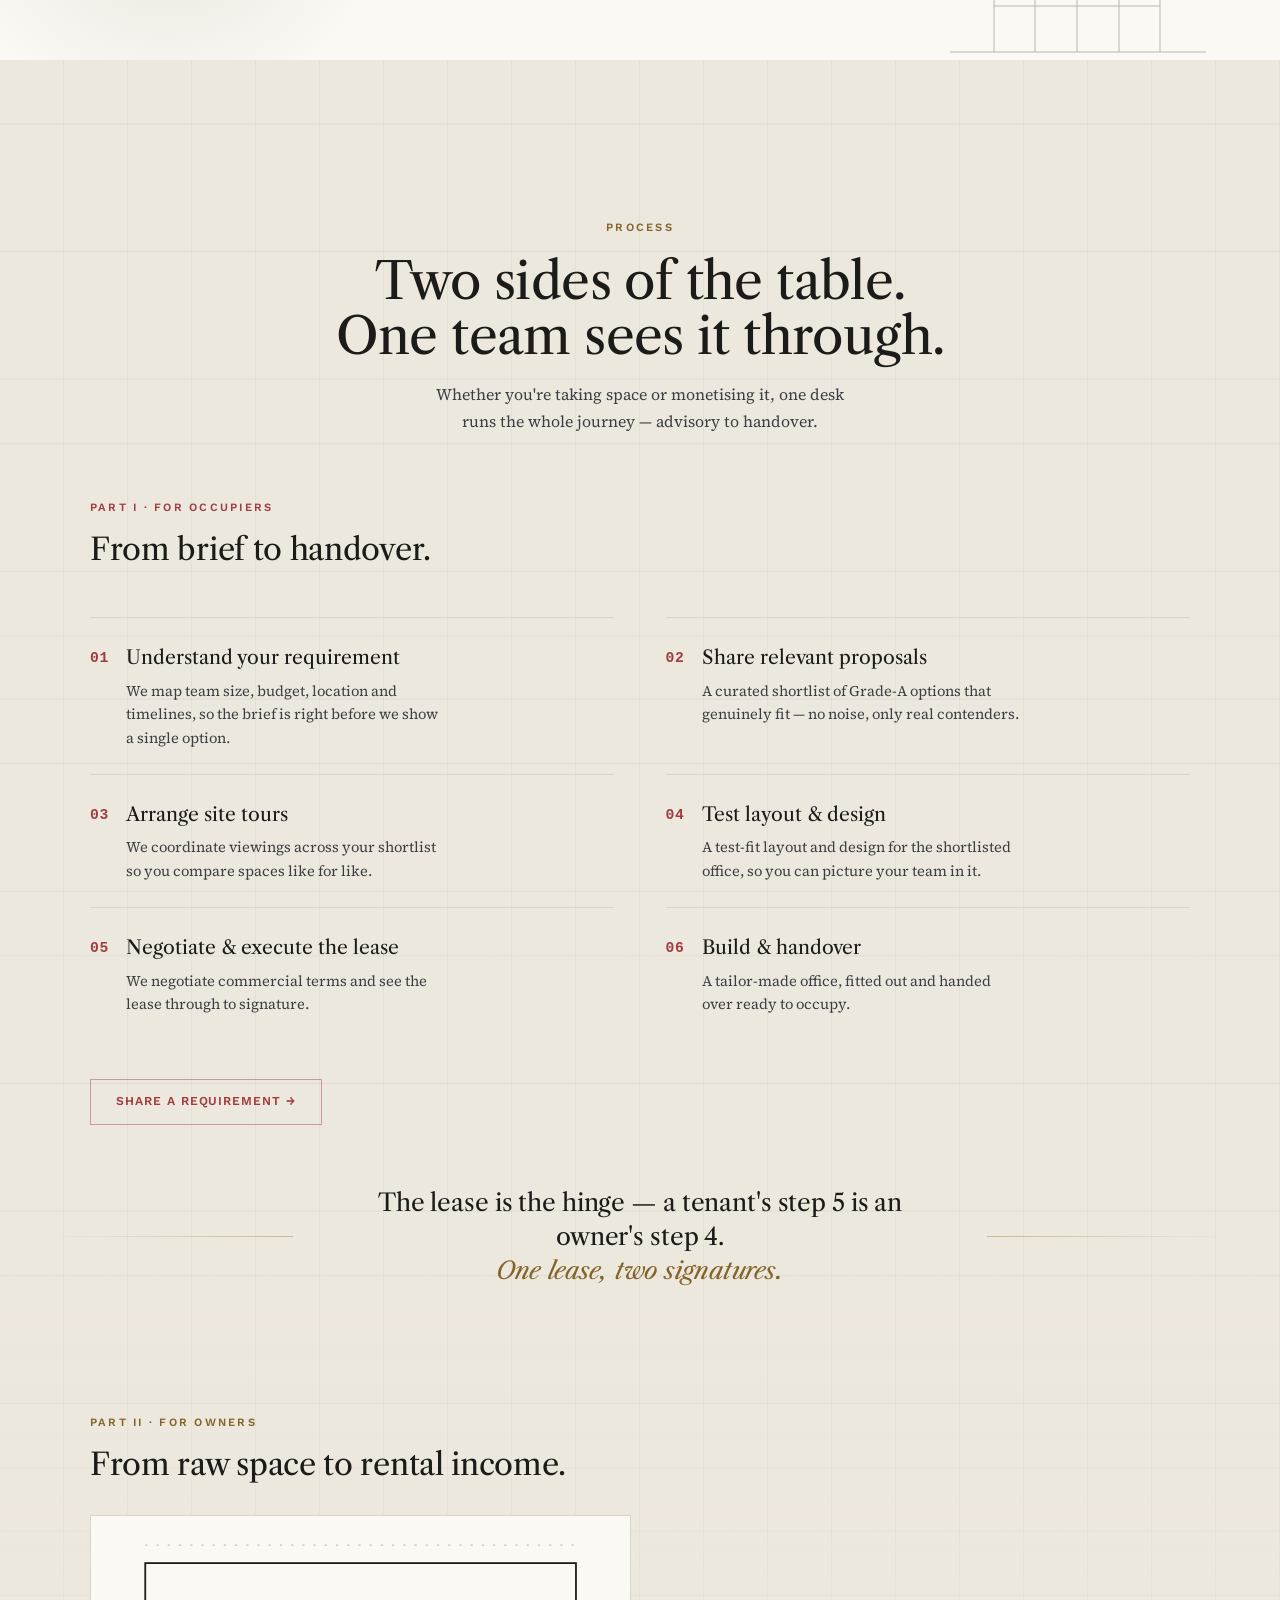
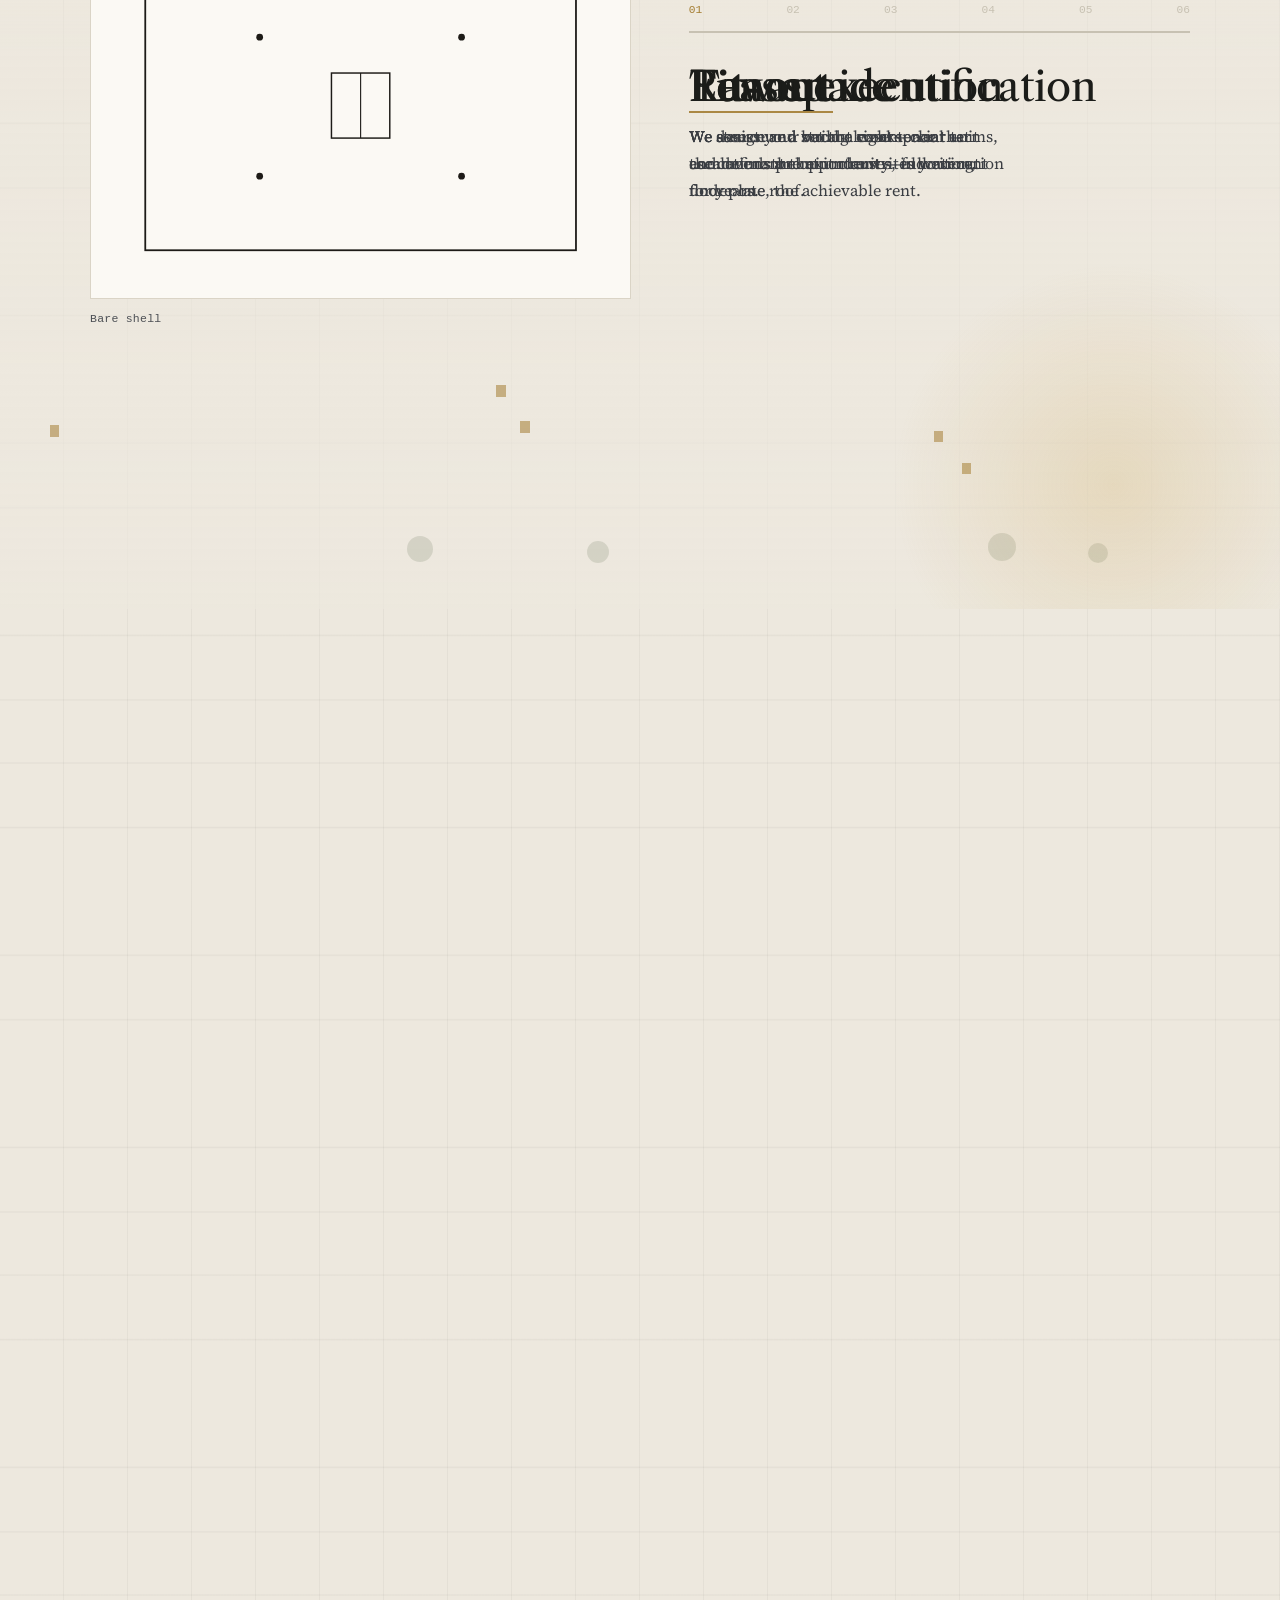
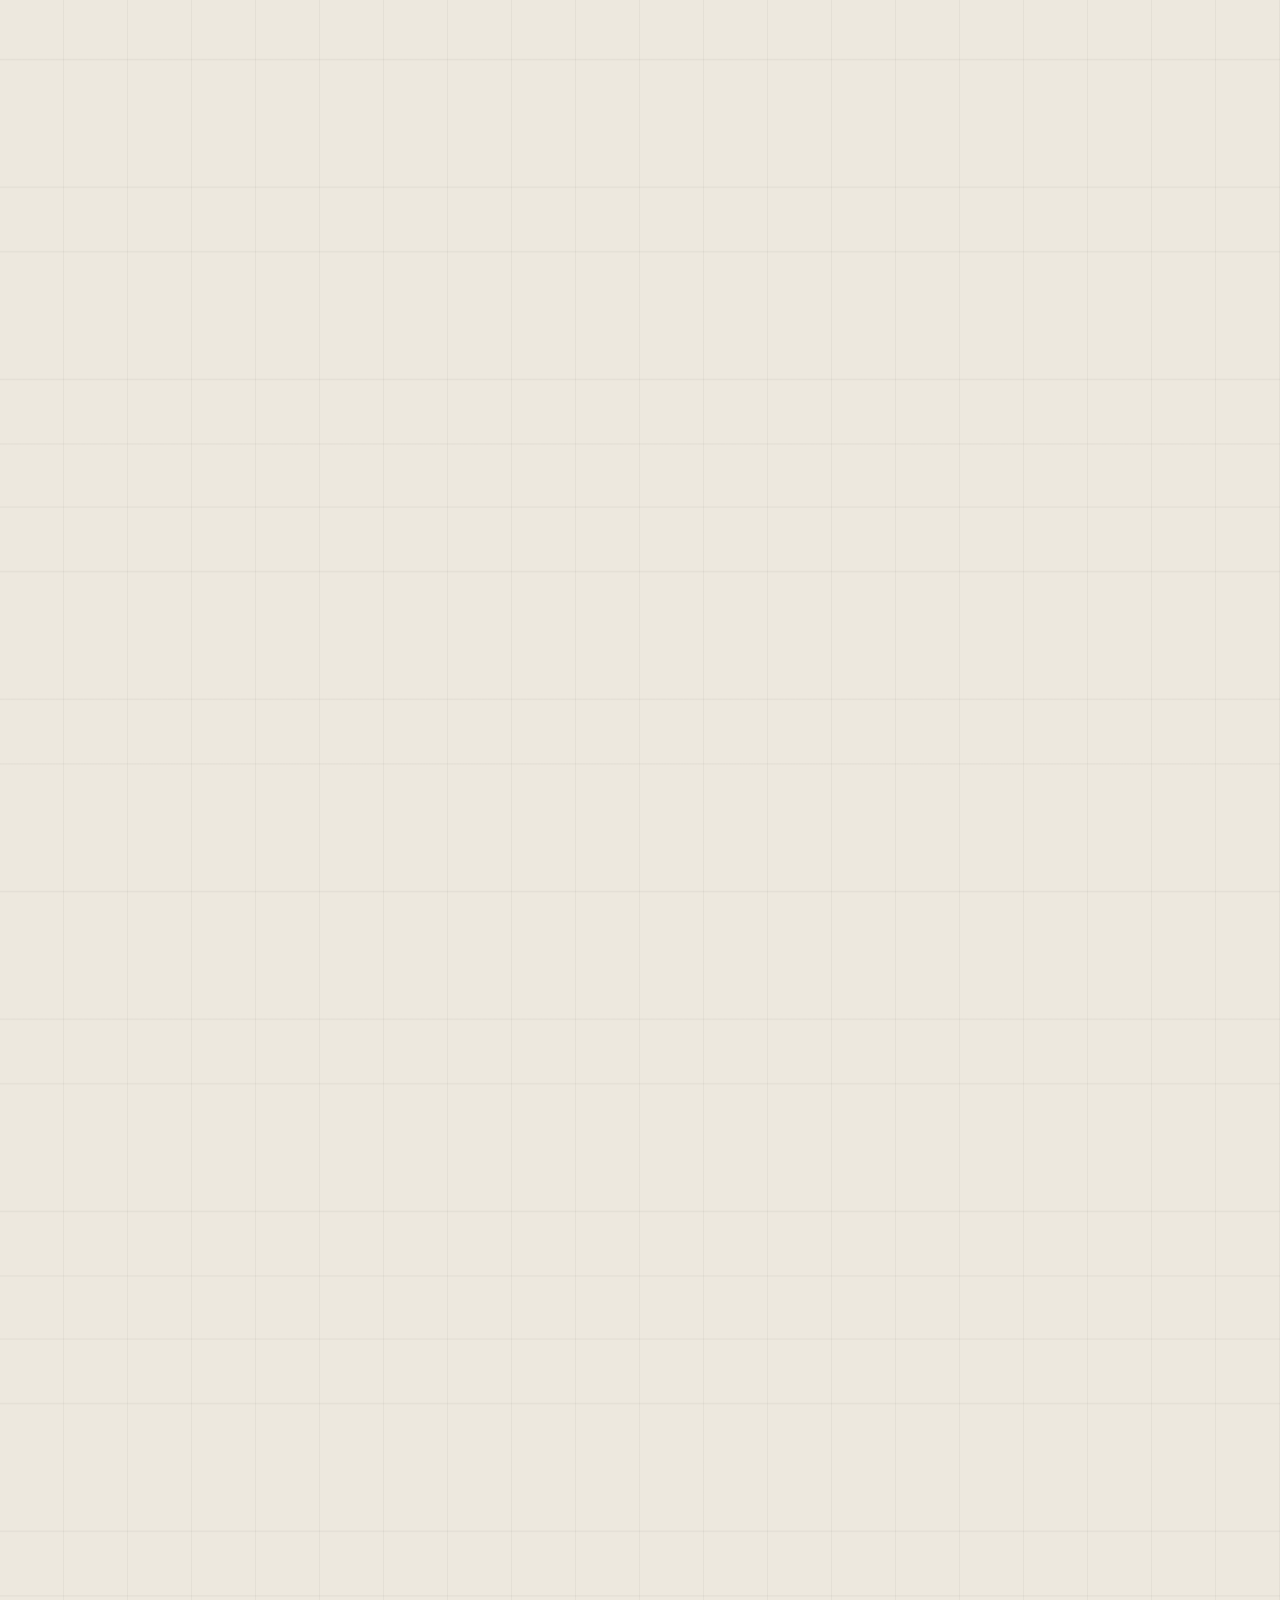
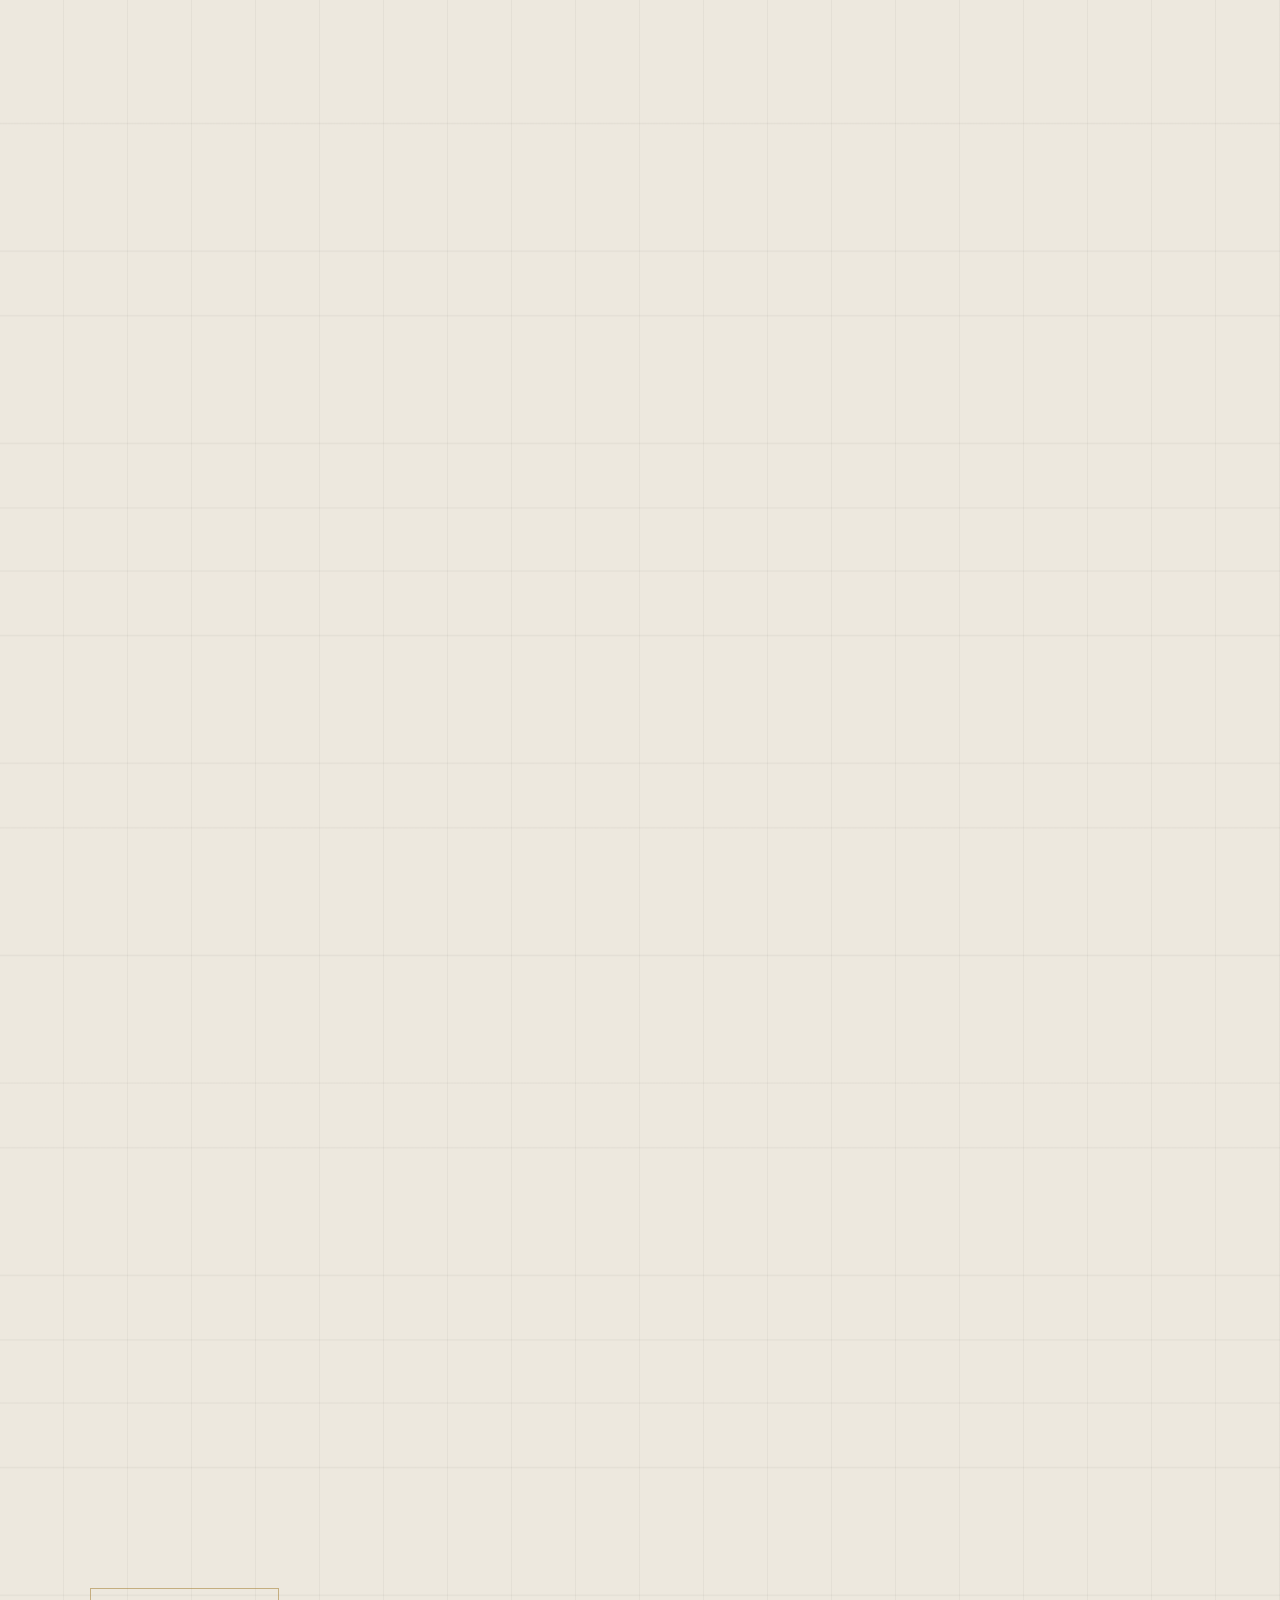
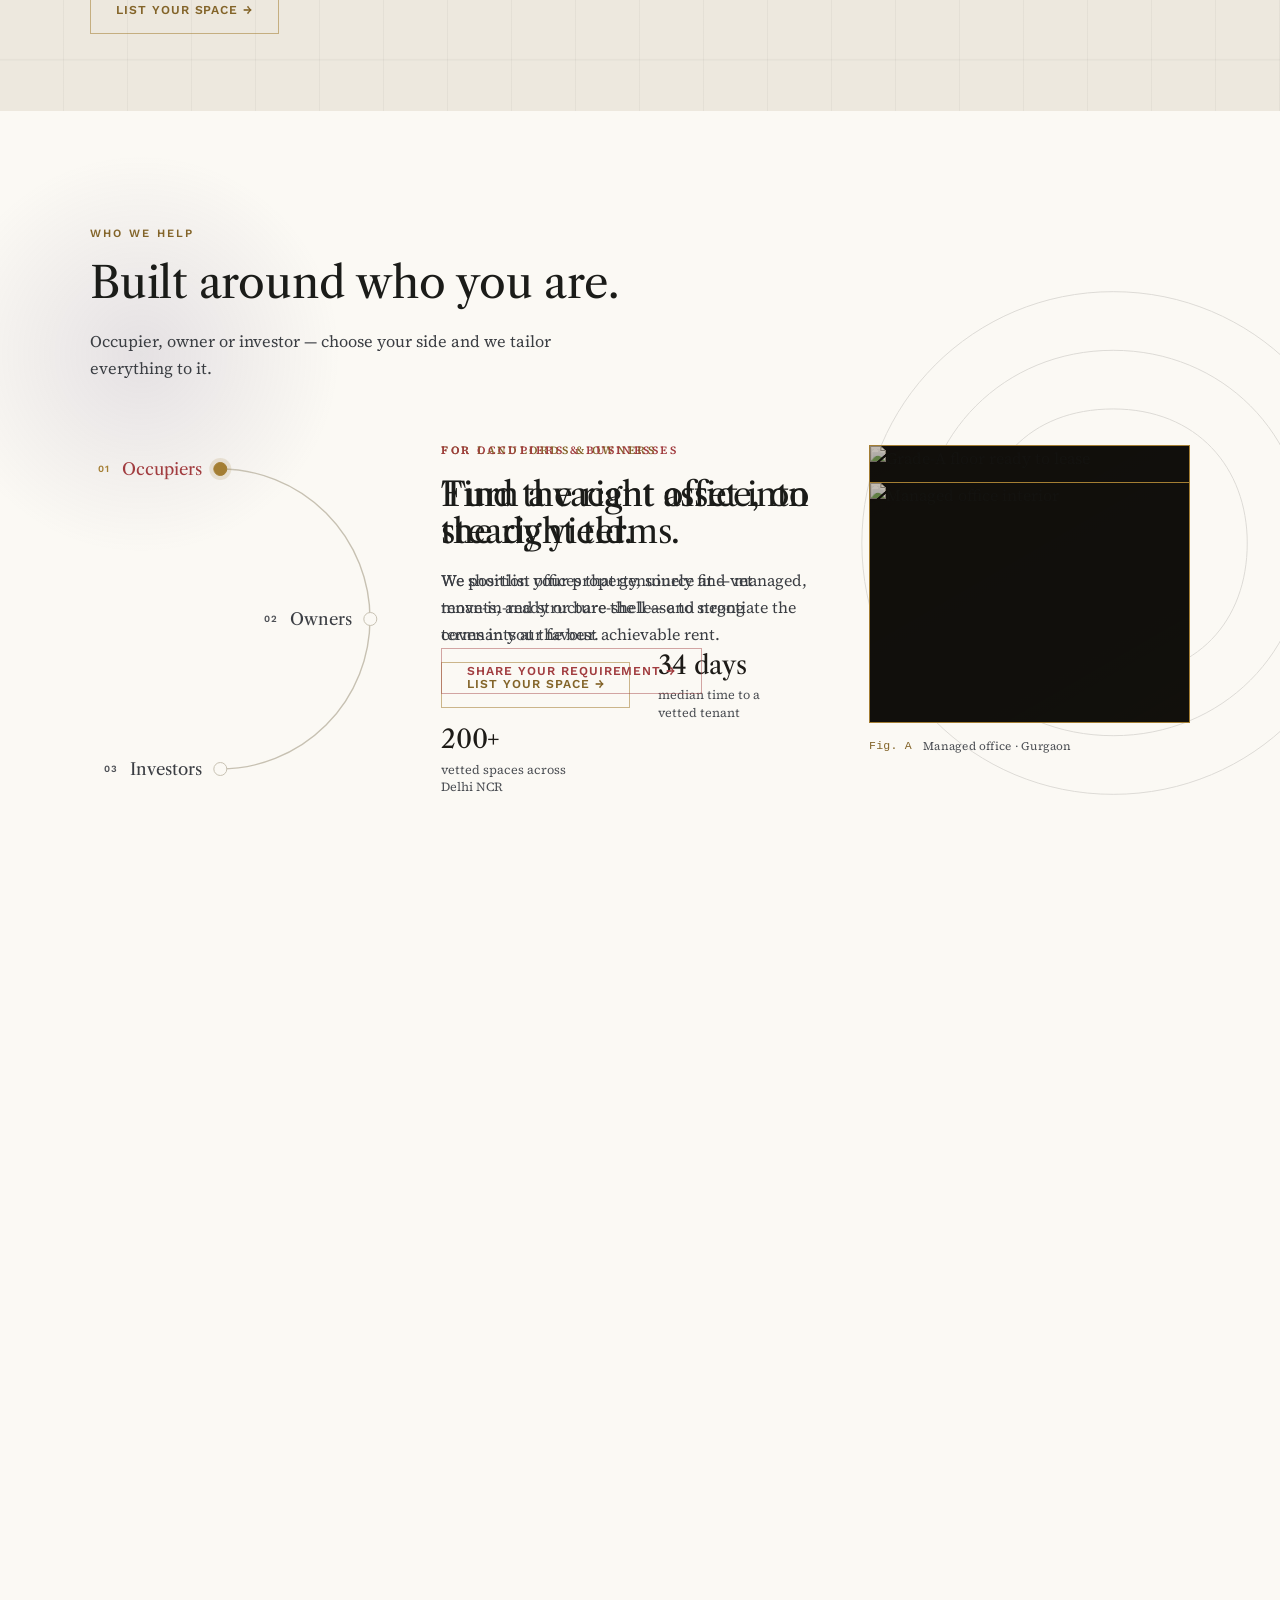
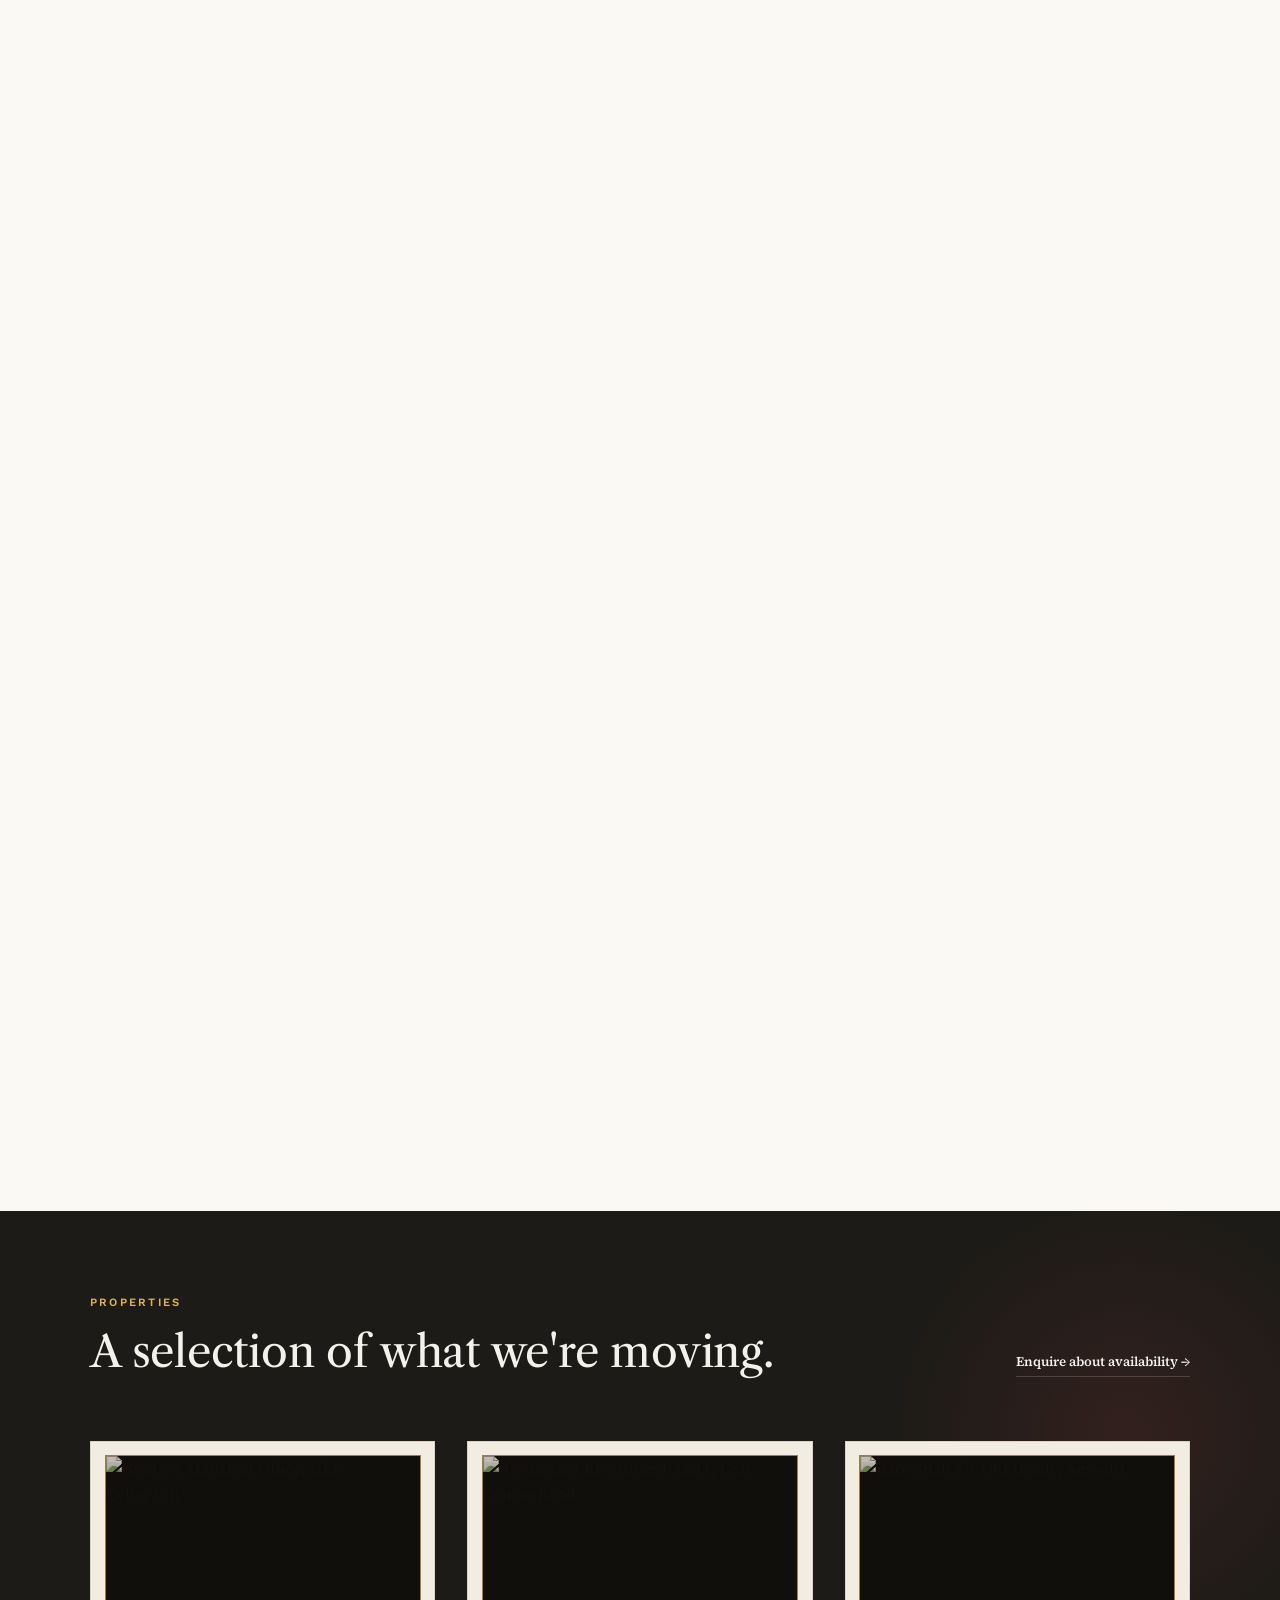
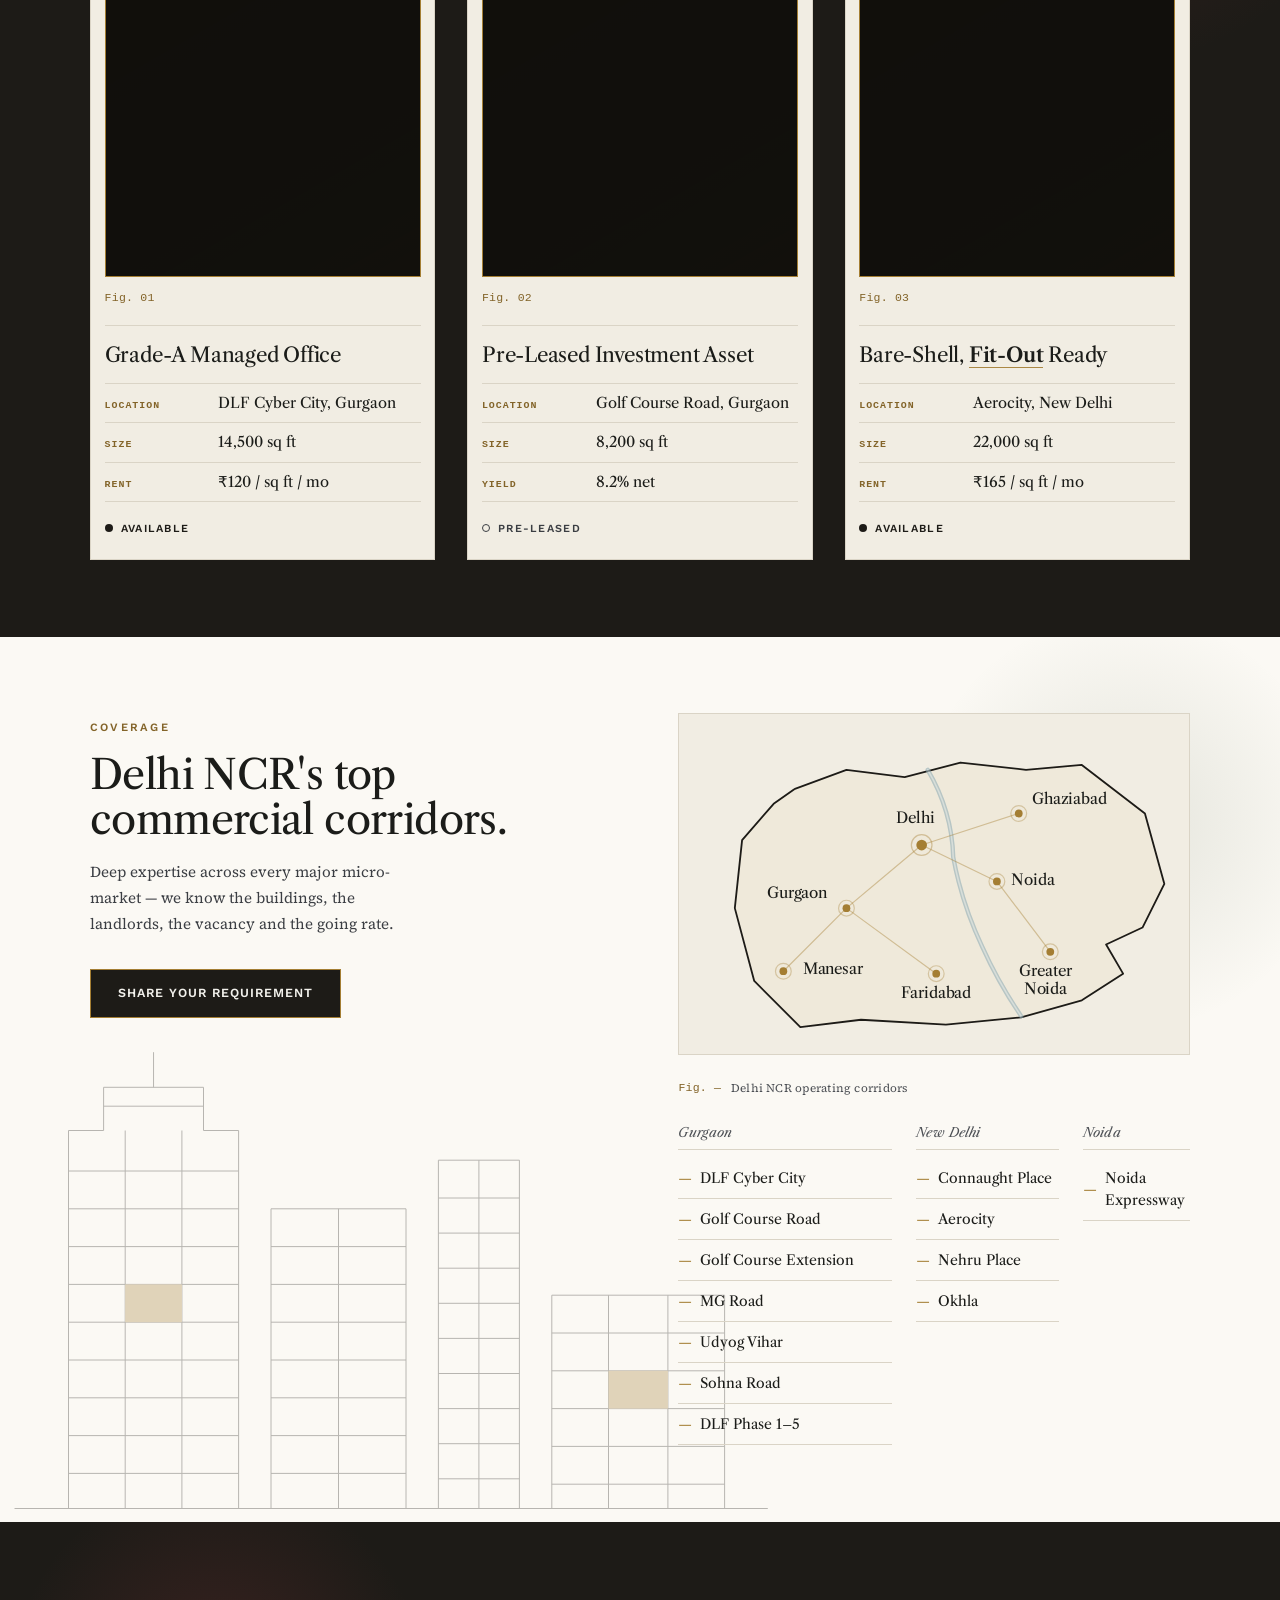
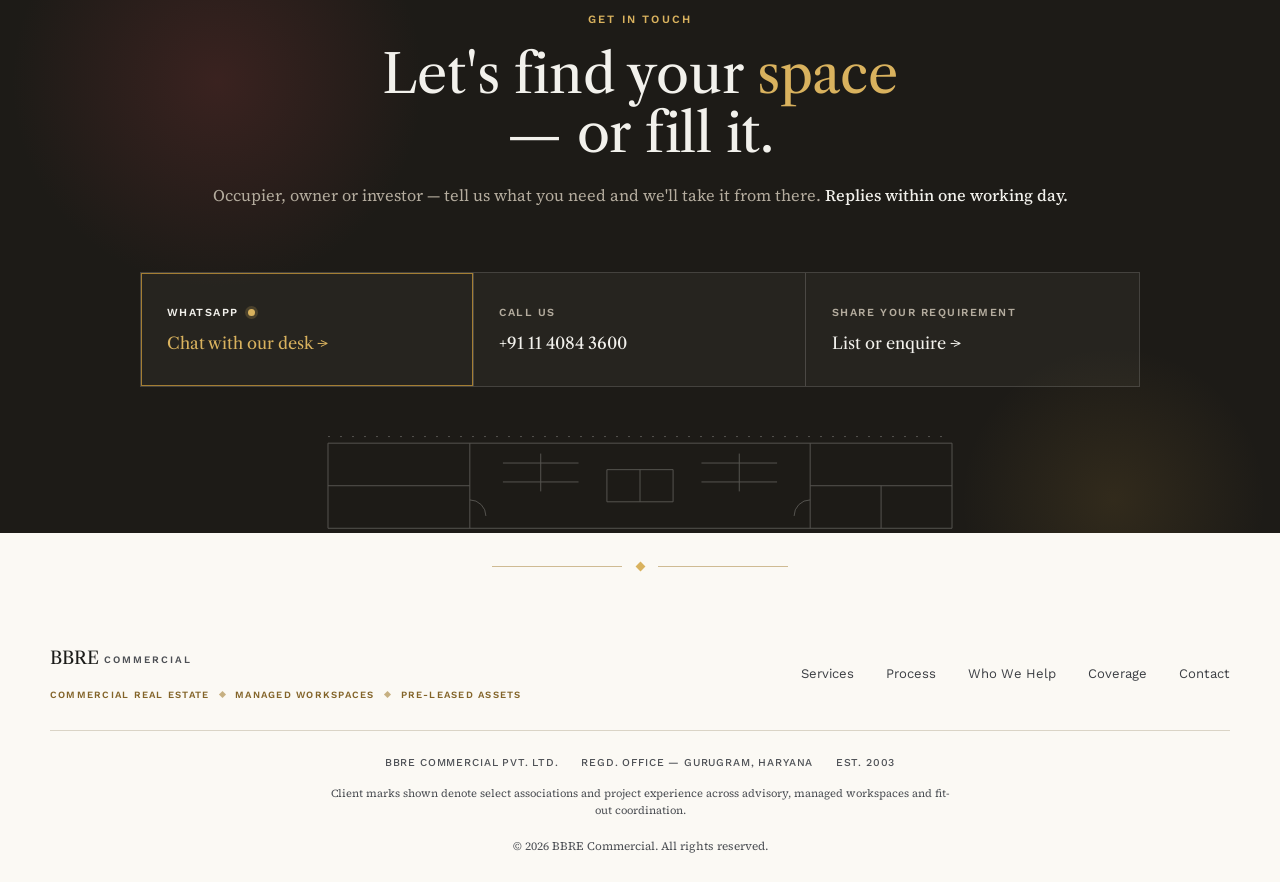
==== commit 890ef90a: "Branded duotone hero + mobile alignment & Who collapse Hero: map the muted photo into the brand's in" ====
--- a/index.html
+++ b/index.html
@@ -15,7 +15,7 @@
   <link rel="preconnect" href="https://fonts.googleapis.com">
   <link rel="preconnect" href="https://fonts.gstatic.com" crossorigin>
   <link href="https://fonts.googleapis.com/css2?family=Libre+Caslon+Text:ital,wght@0,400;0,700;1,400&family=Source+Serif+4:ital,opsz,wght@0,8..60,400;0,8..60,600;1,8..60,400&family=Work+Sans:wght@400;500;600;700&display=swap" rel="stylesheet">
-  <link rel="stylesheet" href="styles.css?v=70" />
+  <link rel="stylesheet" href="styles.css?v=73" />
 </head>
 <body>
 <a class="skip-link" href="#top">Skip to content</a>
@@ -86,6 +86,14 @@
 <!-- HERO — cinematic full-bleed skyline masthead -->
 <section class="hero--masthead" id="top">
   <div class="mh-media" aria-hidden="true">
+    <svg class="mh-duo-def" width="0" height="0" aria-hidden="true"><filter id="mhDuo" color-interpolation-filters="sRGB">
+      <feColorMatrix type="matrix" values="0.33 0.33 0.33 0 0  0.33 0.33 0.33 0 0  0.33 0.33 0.33 0 0  0 0 0 1 0"/>
+      <feComponentTransfer>
+        <feFuncR type="table" tableValues="0.114 0.933"/>
+        <feFuncG type="table" tableValues="0.106 0.894"/>
+        <feFuncB type="table" tableValues="0.090 0.812"/>
+      </feComponentTransfer>
+    </filter></svg>
     <img class="mh-scene" src="hero-cyber.jpg?v=67" alt="" fetchpriority="high" width="2200" height="1238" />
     <div class="mh-scrim"></div>
   </div>
@@ -922,6 +930,6 @@
   <a href="tel:+911140843600" class="mobile-cta-call">Call desk</a>
 </div>
 
-<script src="script.js?v=70"></script>
+<script src="script.js?v=73"></script>
 </body>
 </html>
--- a/styles.css
+++ b/styles.css
@@ -1251,6 +1251,20 @@
   .cta-inner h2 { font-size: 1.9rem; }
 }
 
+/* Mobile: one consistent LEFT edge down the whole page (Process + Contact were
+   centered against an otherwise left-aligned page — that's the "misaligned" feel).
+   !important because these overrides sit earlier than the base centered rules. */
+@media (max-width: 600px) {
+  .proc-umbrella, .proc-section .section-head { text-align: left !important; margin-left: 0 !important; margin-right: 0 !important; max-width: none !important; padding-top: clamp(18px, 6vw, 30px); }
+  .proc-umbrella-sub { margin-left: 0 !important; margin-right: 0 !important; max-width: none !important; }
+  .proc-mobile-intro { text-align: left !important; margin-left: 0 !important; margin-right: 0 !important; }
+  .cta-inner { text-align: left !important; margin-left: 0 !important; }
+  .cta .kicker { justify-content: flex-start !important; }
+  .who-slide { padding-top: 1rem !important; margin-bottom: 1rem !important; }
+  .about-notes p:not(.notes-h) { font-size: 0.94rem; line-height: 1.58; }
+  .coverage-map { max-width: 340px; }
+}
+
 /* ============================================================
    DESKTOP "WOW" MOMENTS — self-drawing Grade-A elevation,
    kinetic headline reveal, ghost-numeral service cards
@@ -1357,7 +1371,7 @@
 .hero--masthead .mh-scene {
   position: absolute; inset: 0; width: 100%; height: 100%; display: block;
   object-fit: cover; object-position: center 46%;
-  filter: saturate(0.5) brightness(1.14) contrast(0.9);   /* muted pastel grade */
+  filter: url(#mhDuo) contrast(1.03);   /* warm ink->parchment duotone (branded, muted) */
   transform: scale(1.04); transform-origin: 60% 58%;
   will-change: transform;
 }
@@ -1365,12 +1379,11 @@
   position: absolute; inset: 0; pointer-events: none;
   background:
     linear-gradient(180deg,
-      rgba(251,249,244,0.56) 0%, rgba(251,249,244,0.14) 20%,
-      rgba(251,249,244,0.16) 46%, rgba(251,249,244,0.52) 78%, rgba(251,249,244,0.76) 100%),
+      rgba(251,249,244,0.44) 0%, rgba(251,249,244,0.08) 22%,
+      rgba(251,249,244,0.10) 50%, rgba(251,249,244,0.40) 80%, rgba(251,249,244,0.66) 100%),
     linear-gradient(90deg,
-      rgba(251,249,244,0.76) 0%, rgba(251,249,244,0.36) 36%,
-      rgba(251,249,244,0.05) 64%, transparent 100%),
-    linear-gradient(0deg, rgba(245,238,224,0.24), rgba(245,238,224,0.24));   /* overall warm pastel wash */
+      rgba(251,249,244,0.72) 0%, rgba(251,249,244,0.30) 38%,
+      rgba(251,249,244,0.03) 66%, transparent 100%);
 }
 .hero--masthead .mh-meta { white-space: nowrap; }
 /* gilded emphasis word — drawn underline */
@@ -1894,6 +1907,19 @@
     transform: rotate(180deg);
   }
 
+  /* ---------- Who We Help personas (.who-slide) — same collapse pattern ---------- */
+  .js .who-trigger { display: flex; align-items: flex-start; gap: 0.8rem; width: 100%; padding: 0; background: none; border: none; cursor: pointer; text-align: left; font: inherit; color: inherit; -webkit-tap-highlight-color: transparent; }
+  .js .who-trigger-txt { flex: 1; min-width: 0; }
+  .js .who-trigger .step-chevron { display: inline-flex; flex-shrink: 0; align-self: center; width: 18px; height: 18px; color: var(--muted); transition: transform 0.28s cubic-bezier(0.4, 0, 0.2, 1); }
+  .js .who-slide.is-open .who-trigger .step-chevron { transform: rotate(180deg); }
+  .js .who-slide .persona-lead, .js .who-slide .persona-foot {
+    overflow: hidden; max-height: 0; opacity: 0; margin-top: 0;
+    transition: max-height 0.32s cubic-bezier(0.4, 0, 0.2, 1), opacity 0.24s ease, margin-top 0.32s ease;
+  }
+  .js .who-slide.is-open .persona-lead { max-height: 16rem; opacity: 1; margin-top: 0.7rem; }
+  .js .who-slide.is-open .persona-foot { max-height: 8rem; opacity: 1; margin-top: 0.9rem; }
+  .js .who-trigger:focus-visible { outline: 2px solid var(--burgundy); outline-offset: 2px; border-radius: 2px; }
+
   /* Focus ring */
   .js .tstep-trigger:focus-visible {
     outline: 2px solid var(--burgundy);
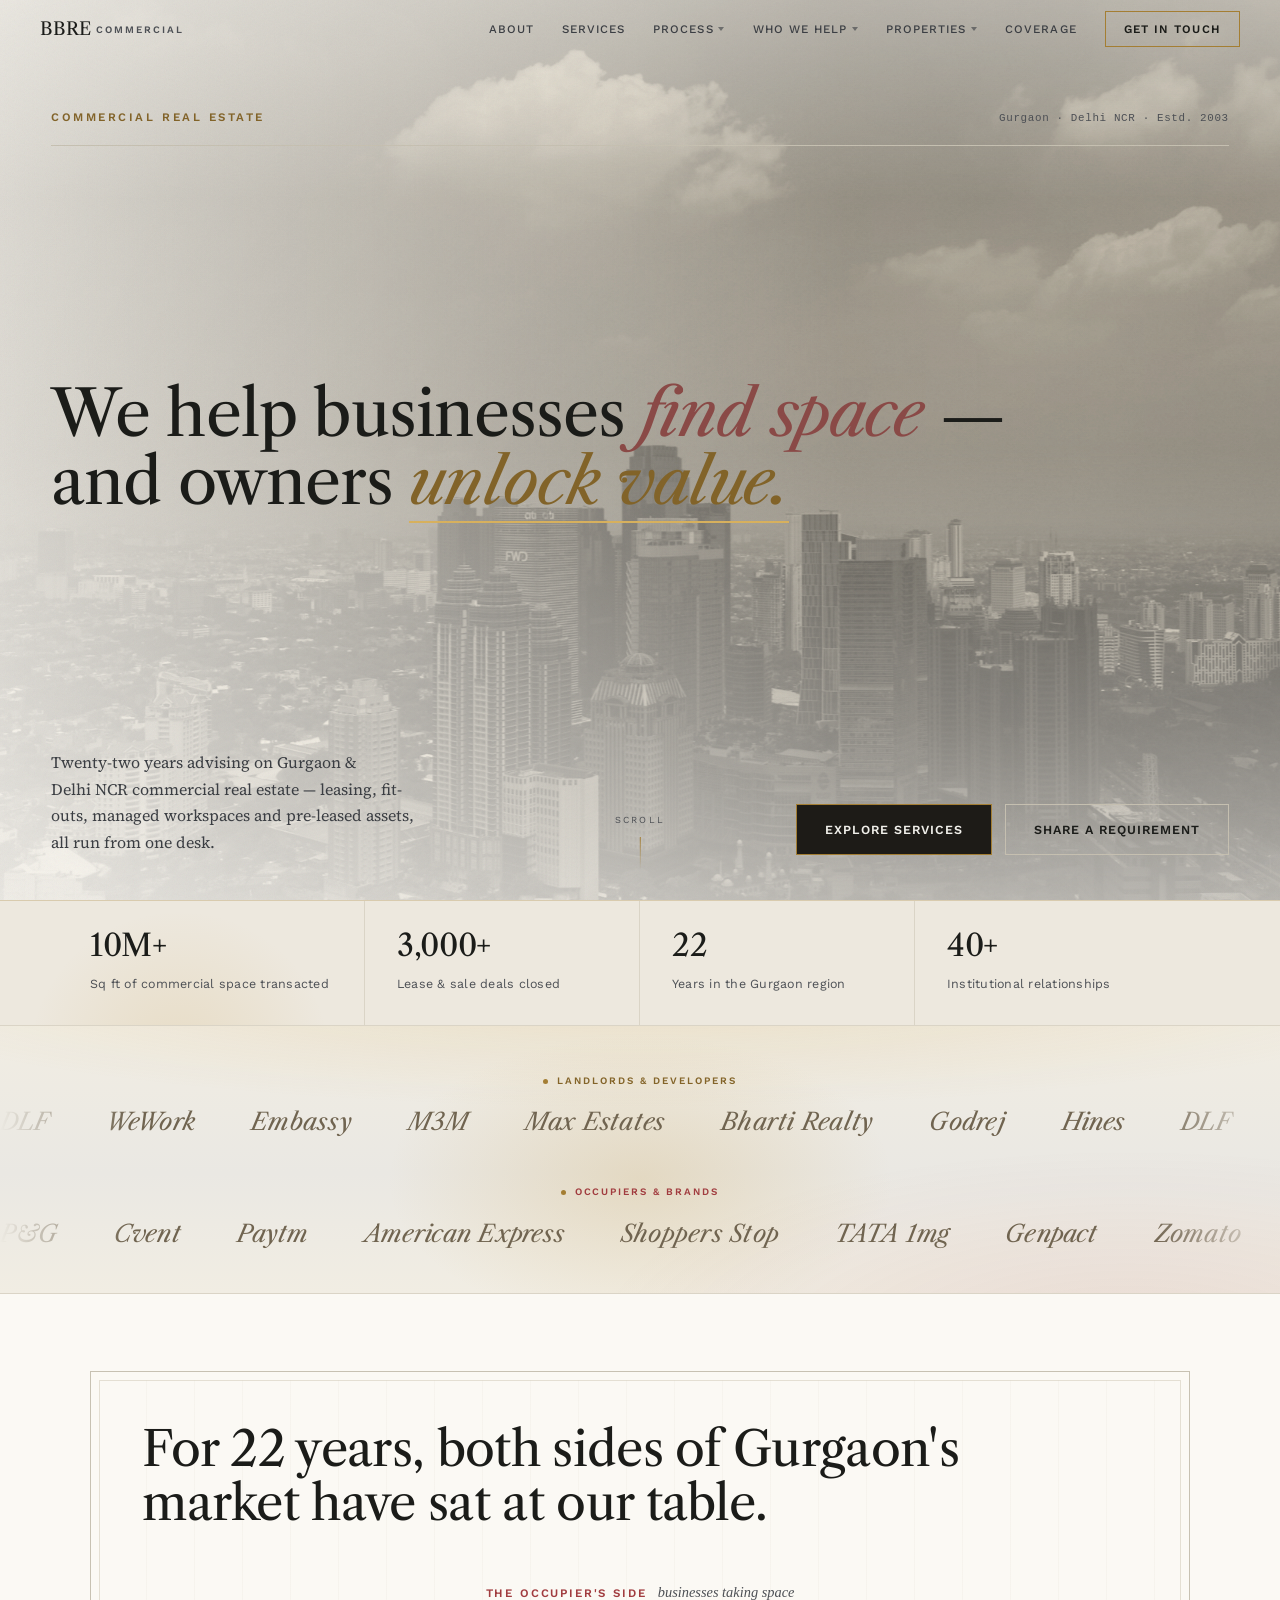
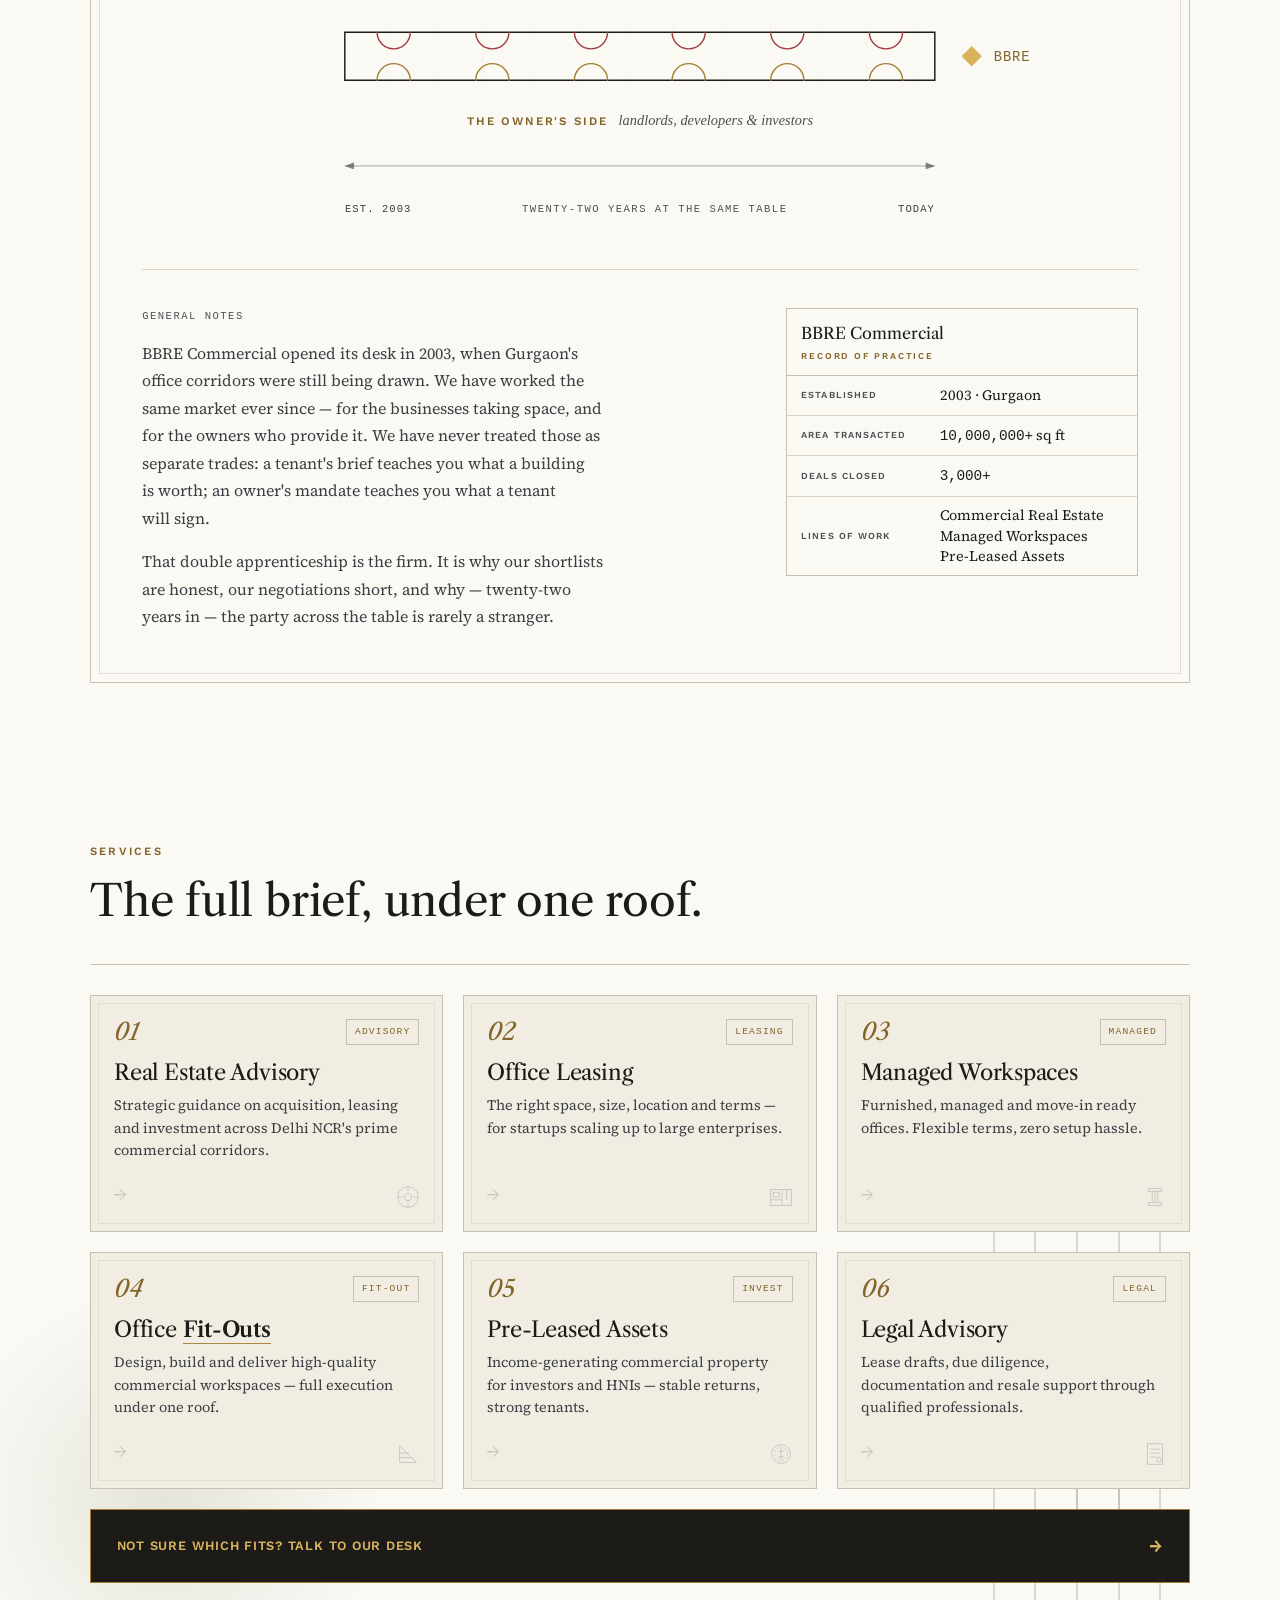
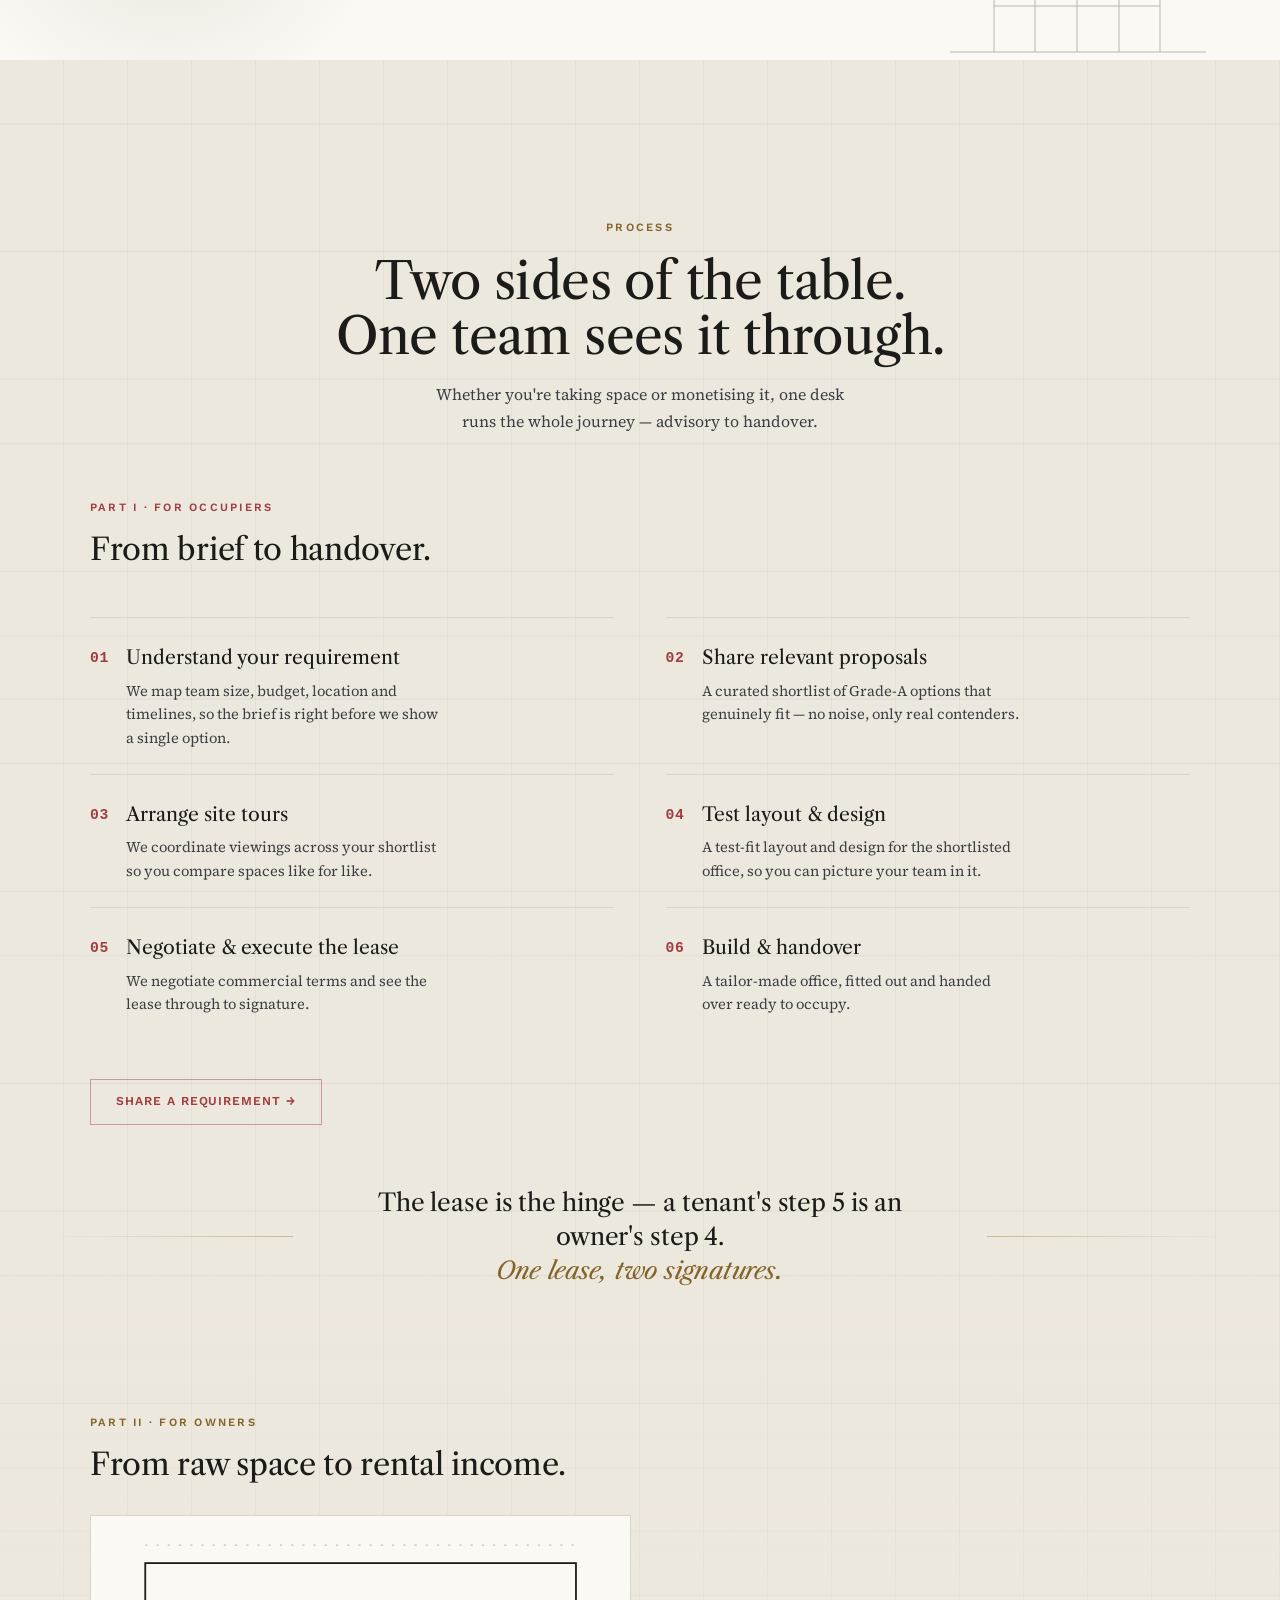
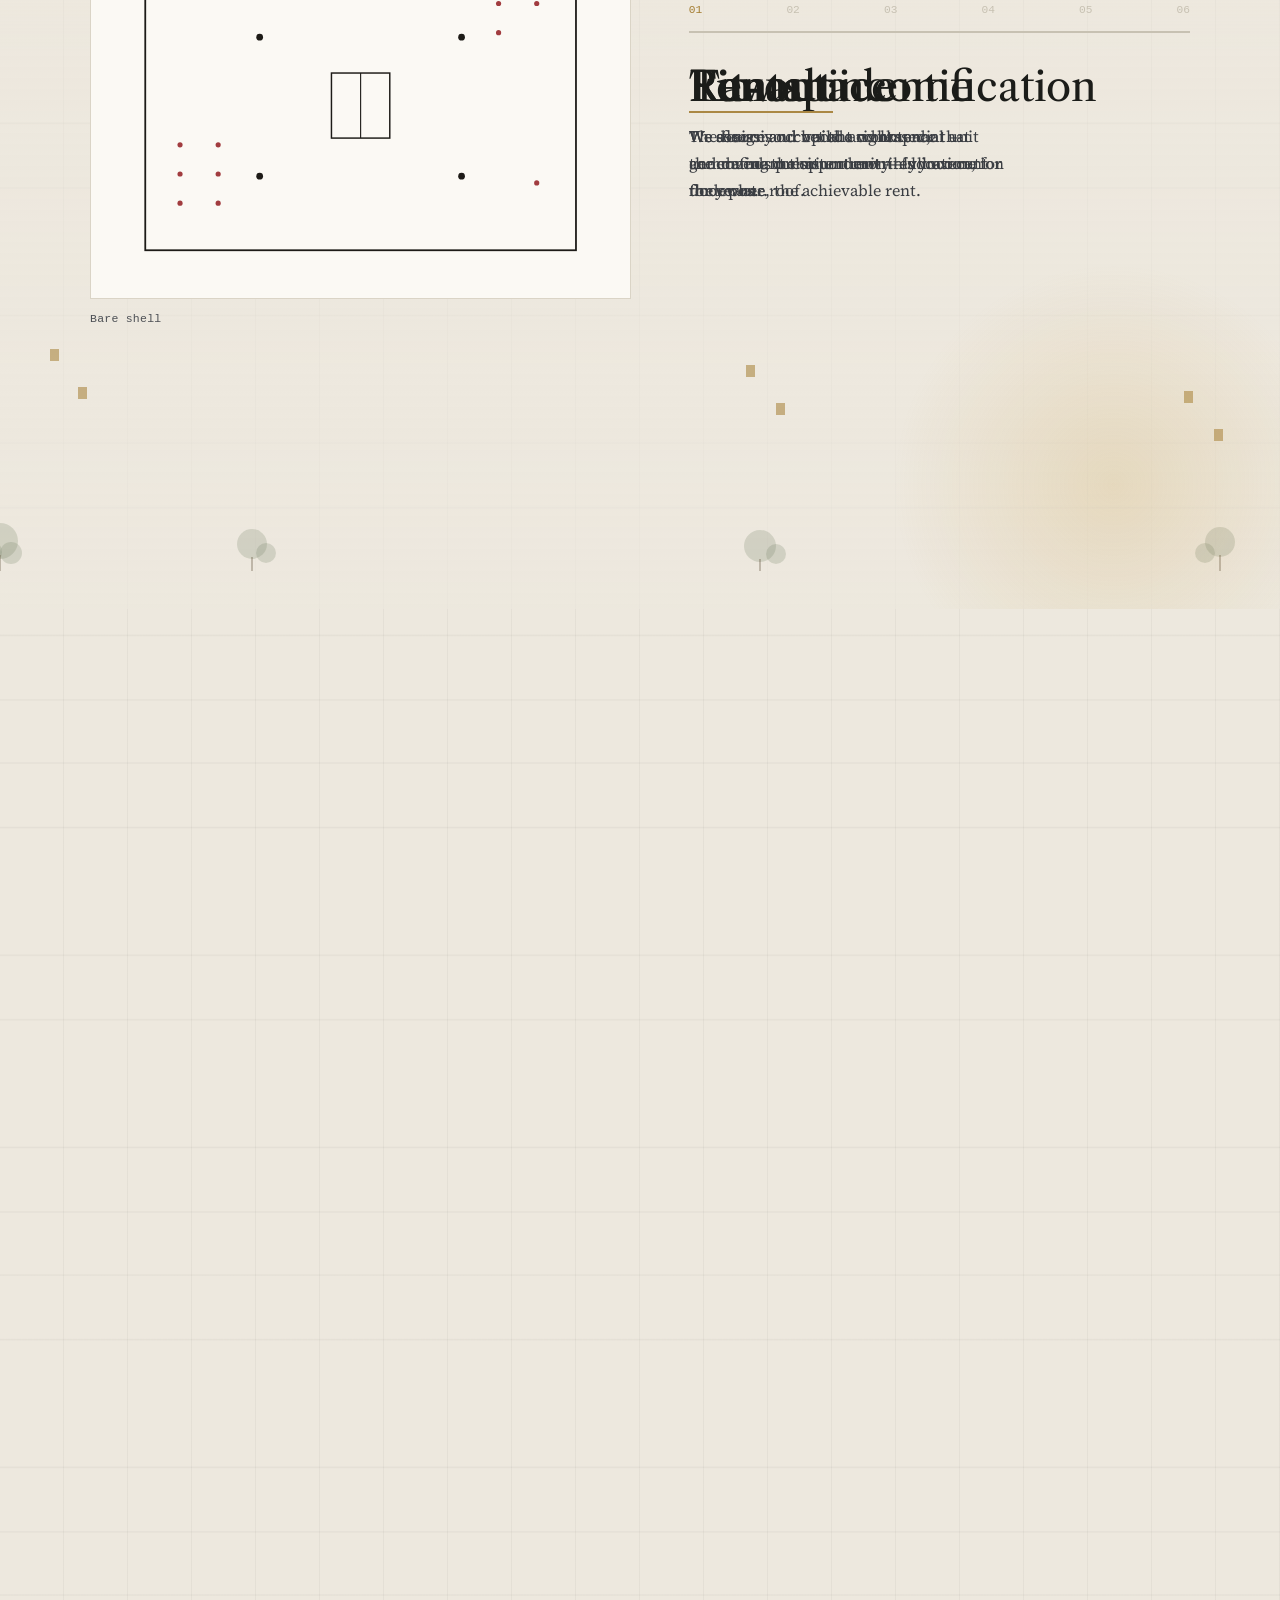
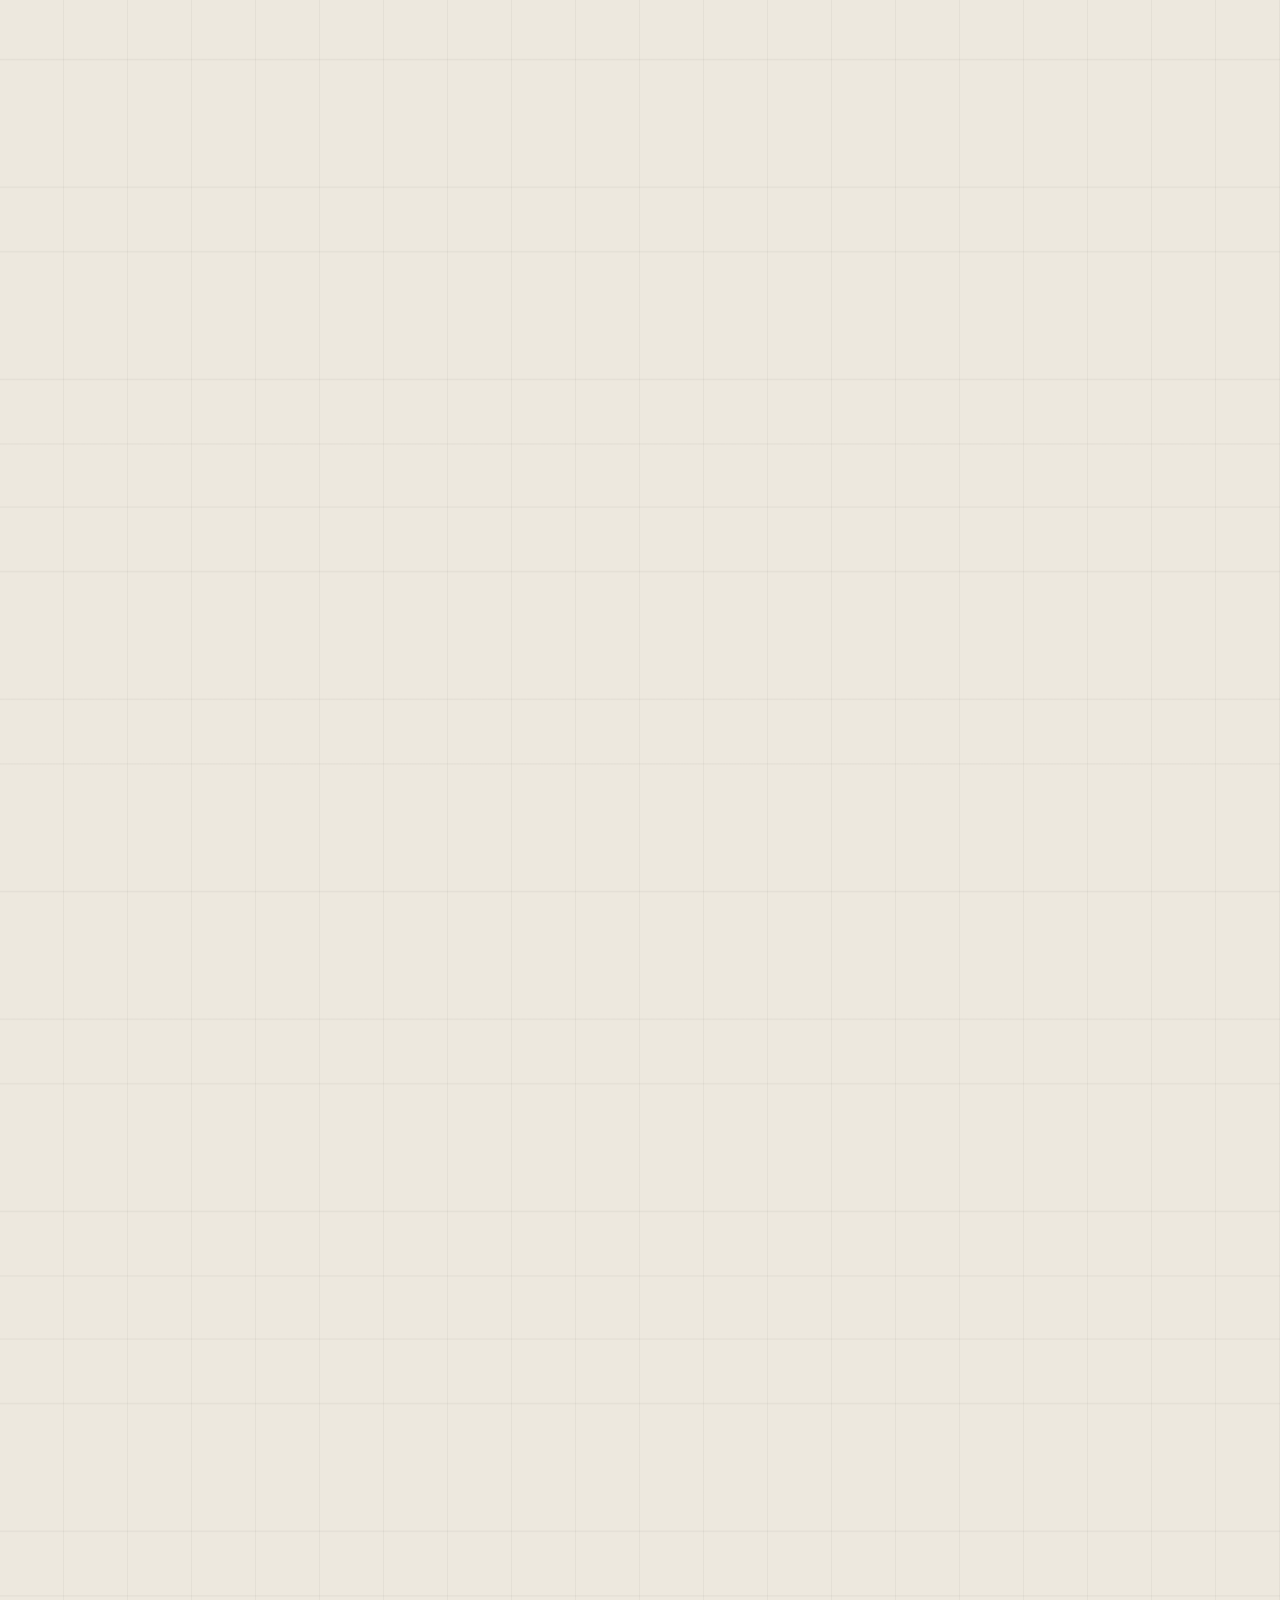
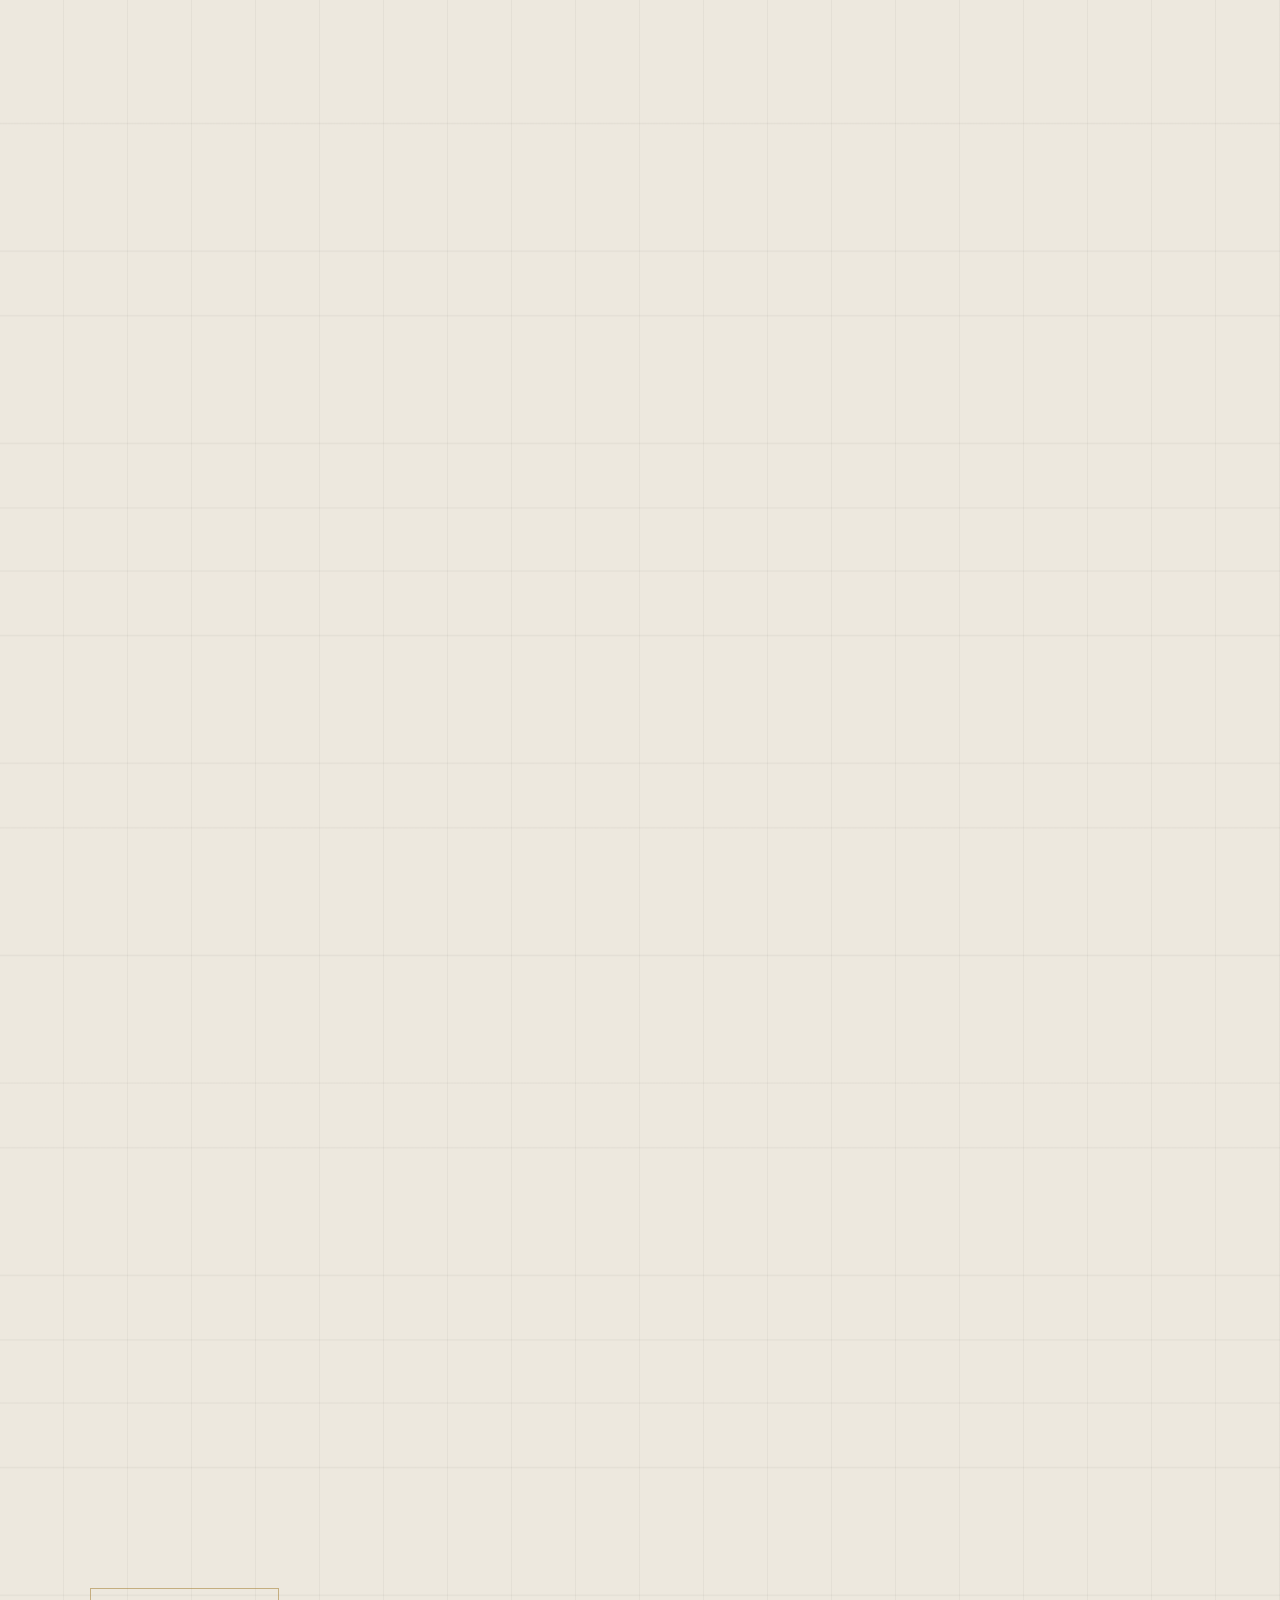
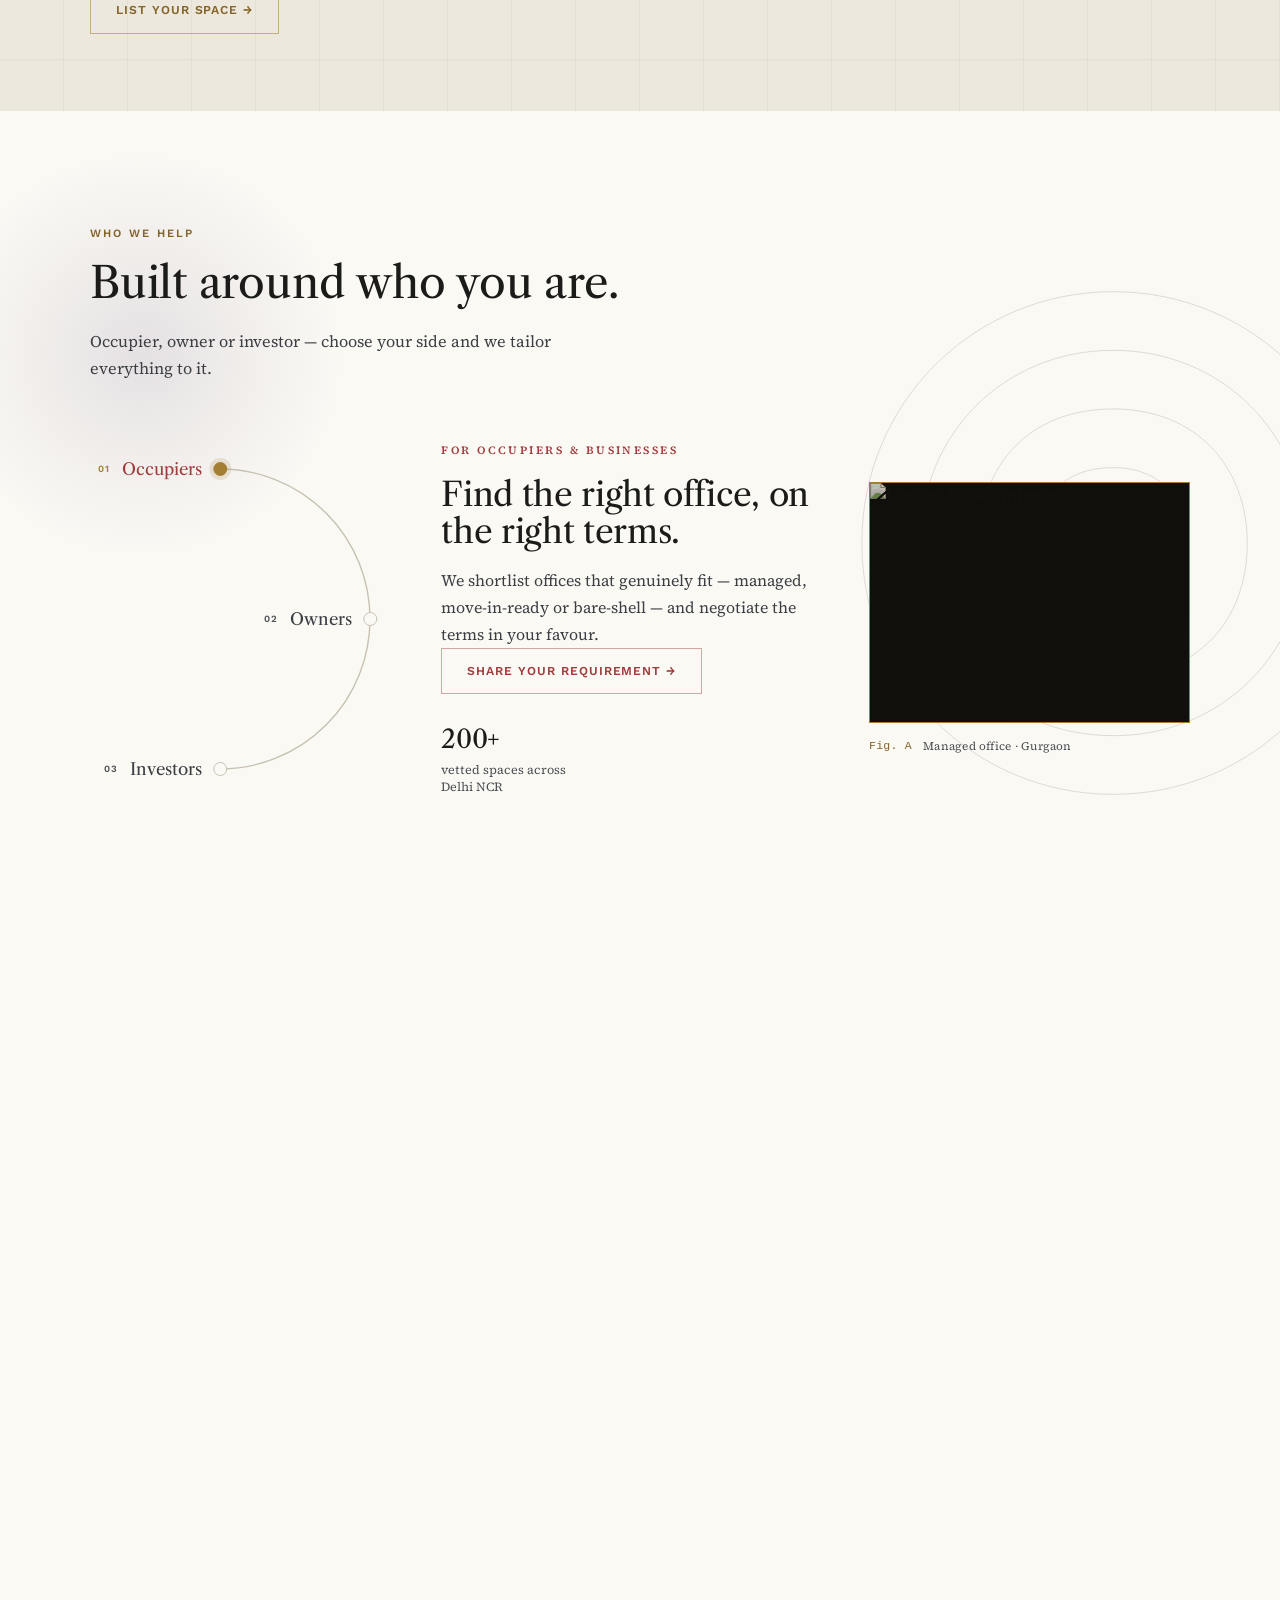
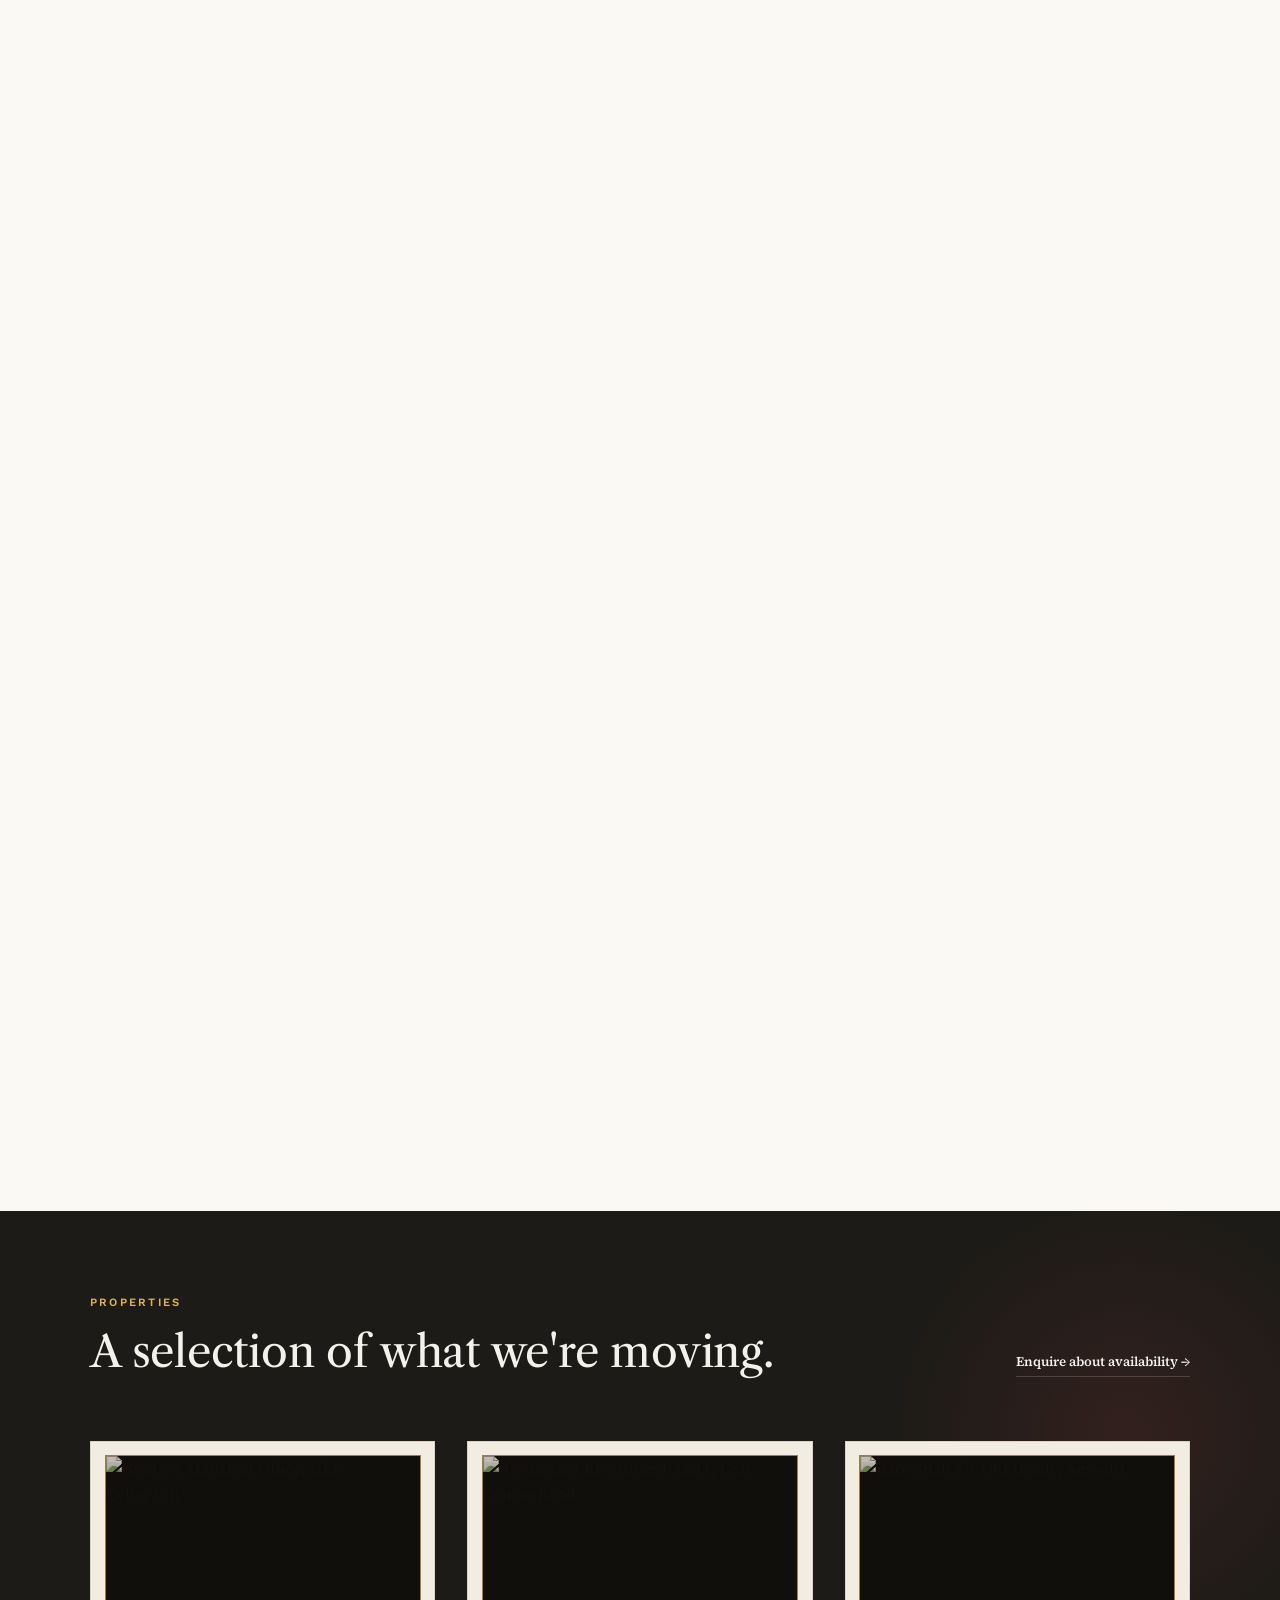
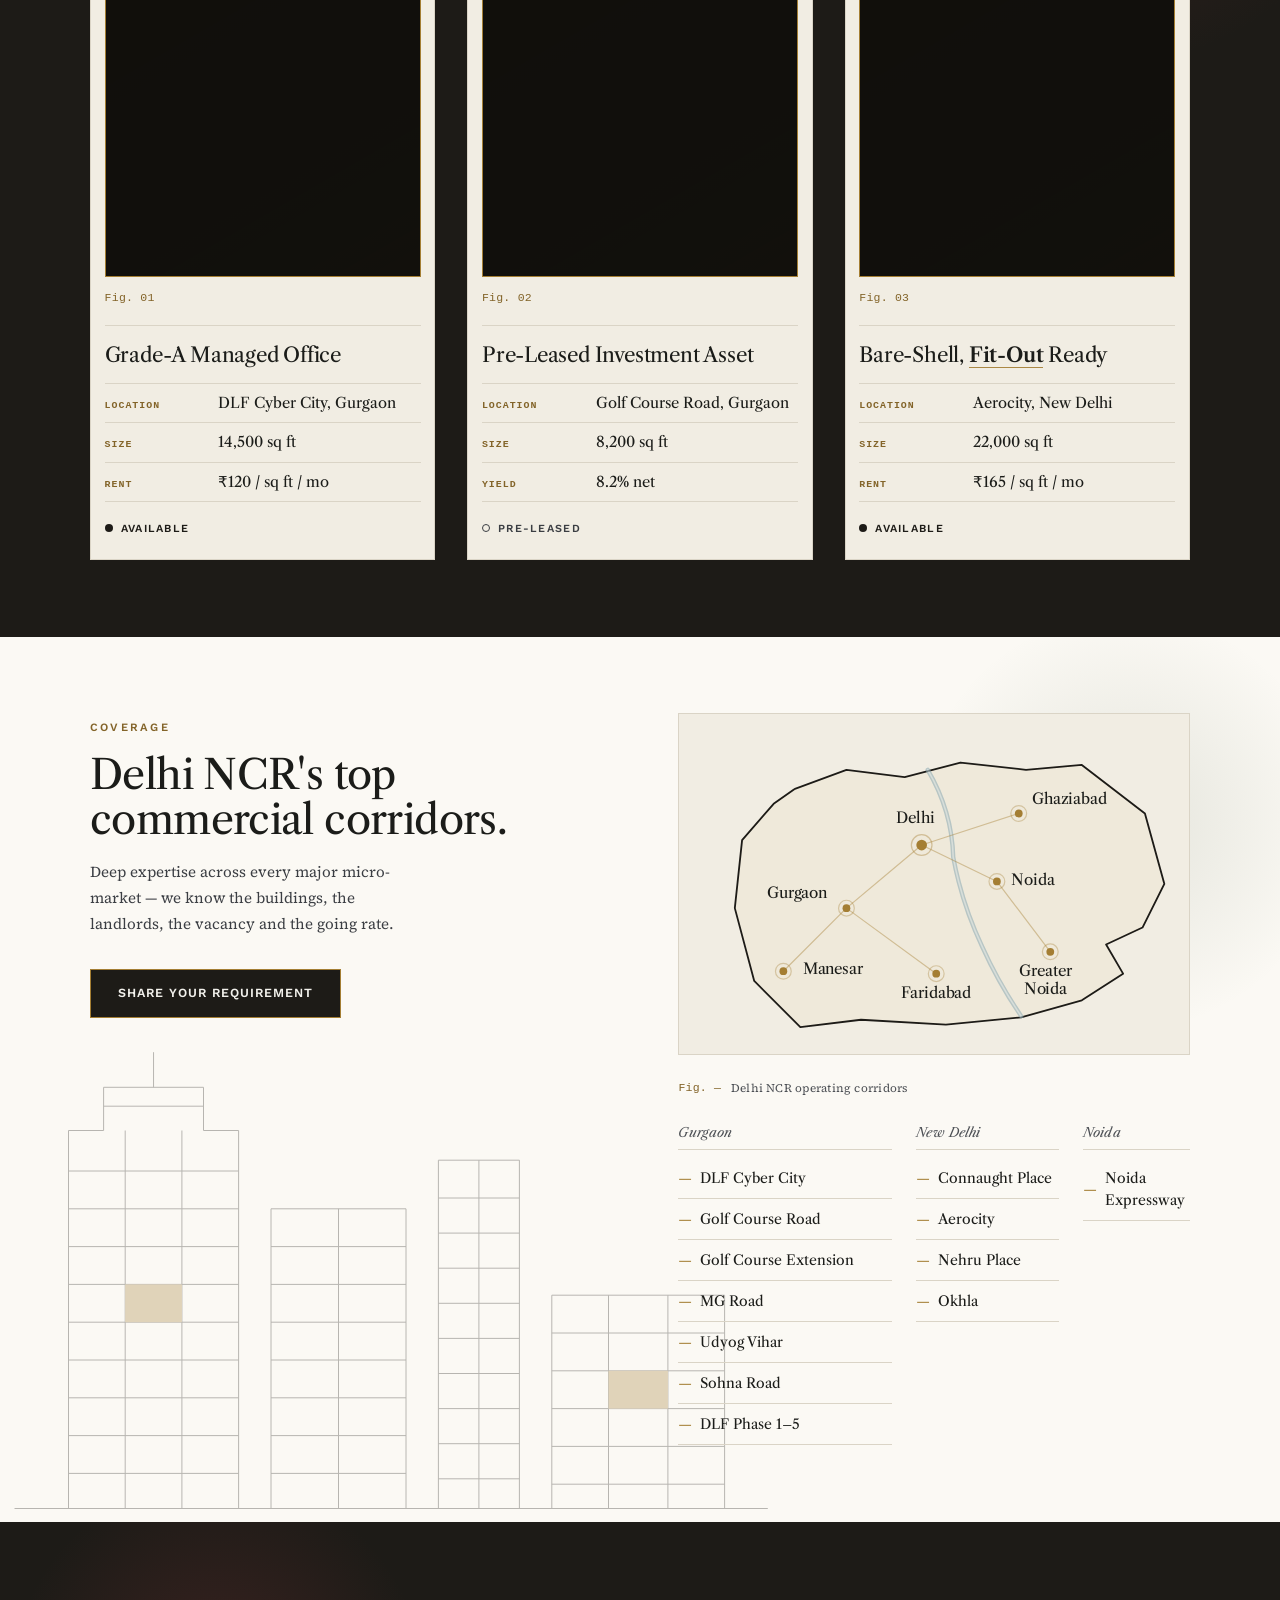
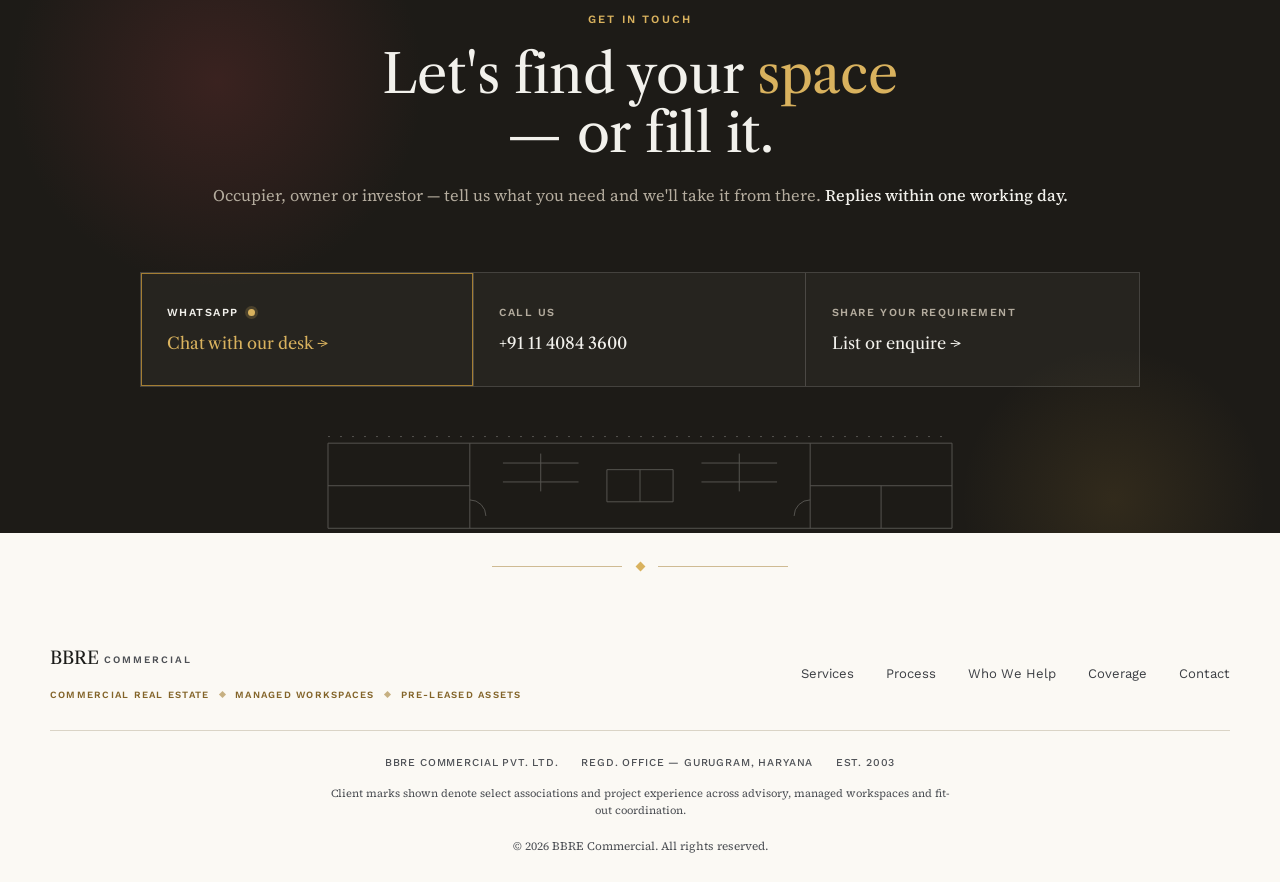
==== commit 4dac6d7a: "Mobile type robustness — fix Who section shattering under text-scaling On narrow phones with large d" ====
--- a/index.html
+++ b/index.html
@@ -15,7 +15,7 @@
   <link rel="preconnect" href="https://fonts.googleapis.com">
   <link rel="preconnect" href="https://fonts.gstatic.com" crossorigin>
   <link href="https://fonts.googleapis.com/css2?family=Libre+Caslon+Text:ital,wght@0,400;0,700;1,400&family=Source+Serif+4:ital,opsz,wght@0,8..60,400;0,8..60,600;1,8..60,400&family=Work+Sans:wght@400;500;600;700&display=swap" rel="stylesheet">
-  <link rel="stylesheet" href="styles.css?v=73" />
+  <link rel="stylesheet" href="styles.css?v=74" />
 </head>
 <body>
 <a class="skip-link" href="#top">Skip to content</a>
@@ -930,6 +930,6 @@
   <a href="tel:+911140843600" class="mobile-cta-call">Call desk</a>
 </div>
 
-<script src="script.js?v=73"></script>
+<script src="script.js?v=74"></script>
 </body>
 </html>
--- a/styles.css
+++ b/styles.css
@@ -2013,3 +2013,26 @@
     transition: none;
   }
 }
+
+/* --------------------------------------------------------------
+   MOBILE TYPE ROBUSTNESS — headings/labels must REFLOW, not shatter,
+   on narrow phones with large device text-scaling. Smaller display
+   sizes, gentle label tracking, chevron pinned to the top.
+   -------------------------------------------------------------- */
+@media (max-width: 600px) {
+  .mh-h1 { font-size: clamp(1.6rem, 7.2vw, 2rem) !important; line-height: 1.14 !important; }
+  .section-head h2, .about-title, .proc-umbrella-h, .track-h,
+  .cta-inner h2, .spaces-head h2 {
+    font-size: clamp(1.42rem, 6.2vw, 1.85rem) !important; line-height: 1.16 !important;
+  }
+  .persona-h { font-size: clamp(1.08rem, 5vw, 1.32rem) !important; margin-bottom: 0.5rem !important; line-height: 1.18 !important; }
+  /* kill the wide uppercase tracking that shatters labels onto 3 lines */
+  .kicker, .mh-kicker, .track-eyebrow, .about-eyebrow, .notes-h,
+  .client-row-label, .persona-eyebrow, .edge-label, .band-item span {
+    letter-spacing: 0.05em !important;
+  }
+  .persona-eyebrow { font-size: 0.62rem !important; }
+  /* chevron pinned to the top of a (possibly tall) heading, not floating mid-way */
+  .js .who-trigger { align-items: flex-start !important; }
+  .js .who-trigger .step-chevron { align-self: flex-start !important; margin-top: 0.15rem; }
+}
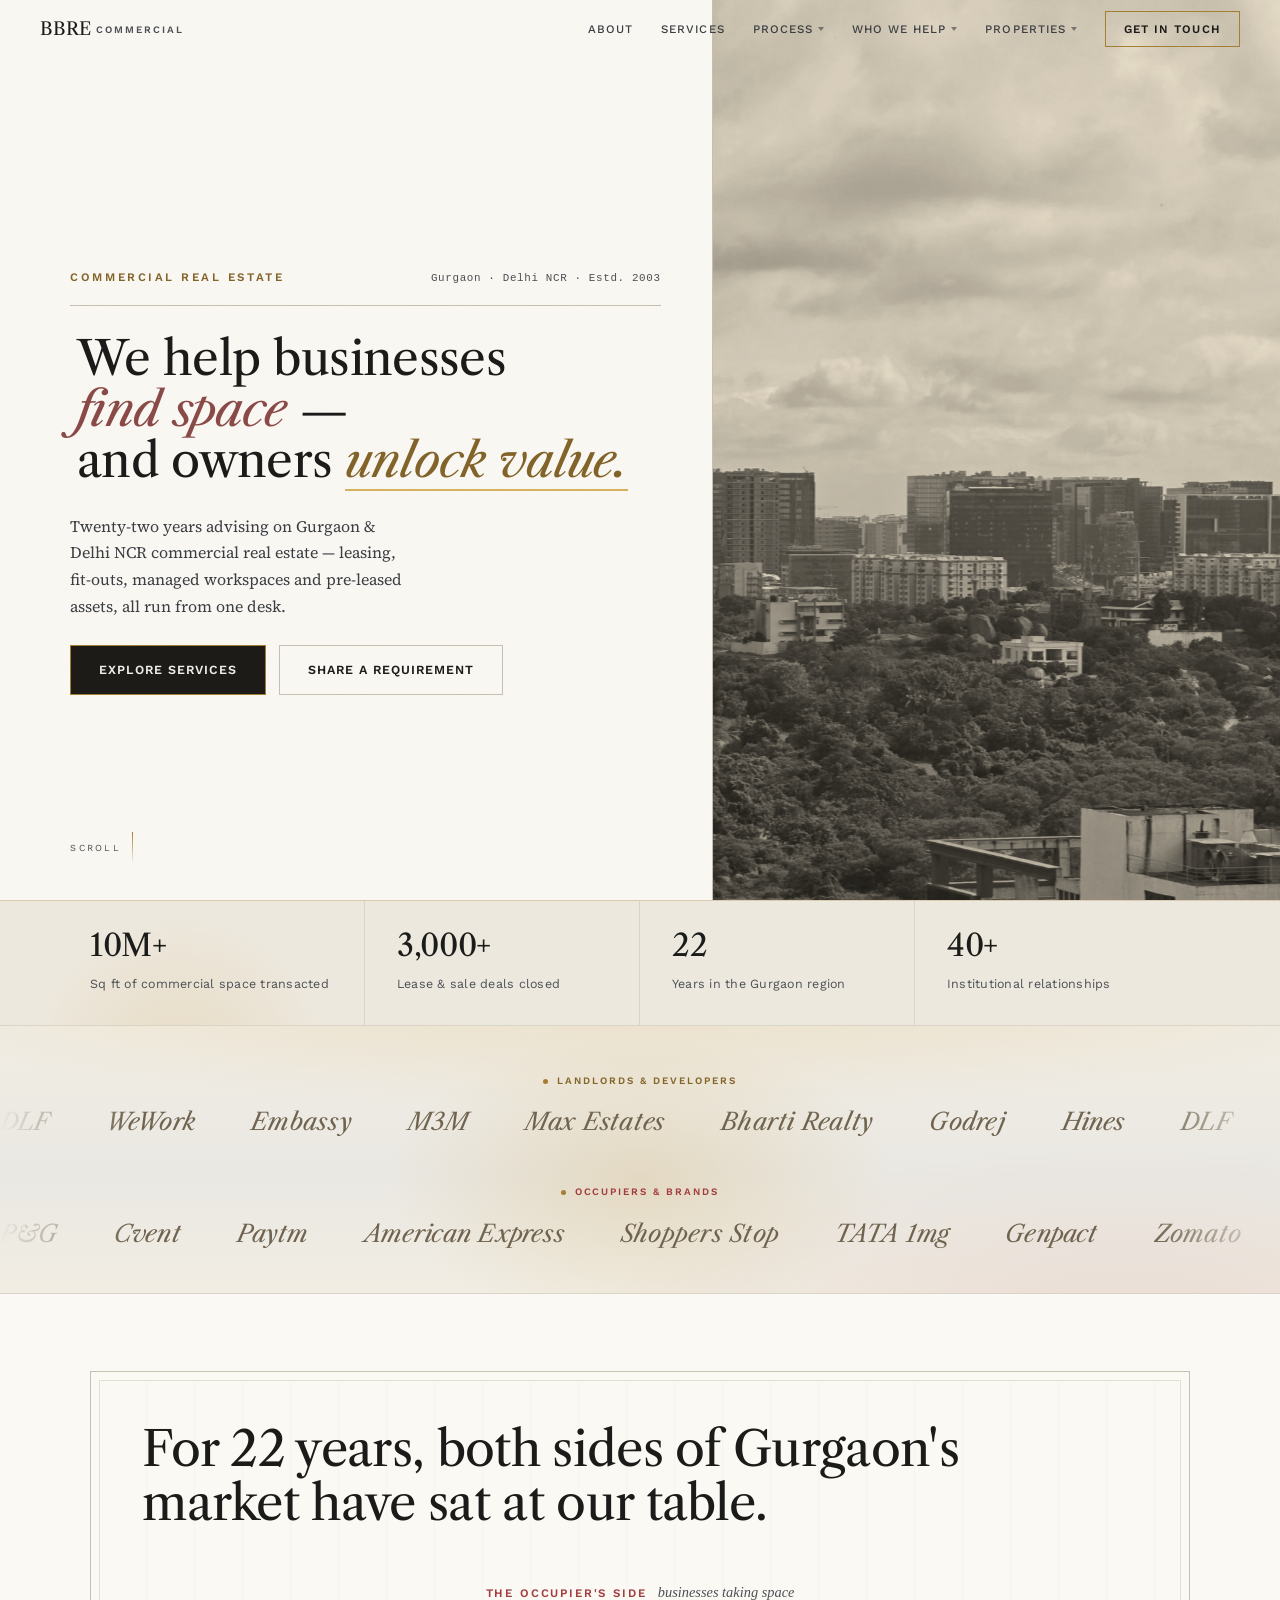
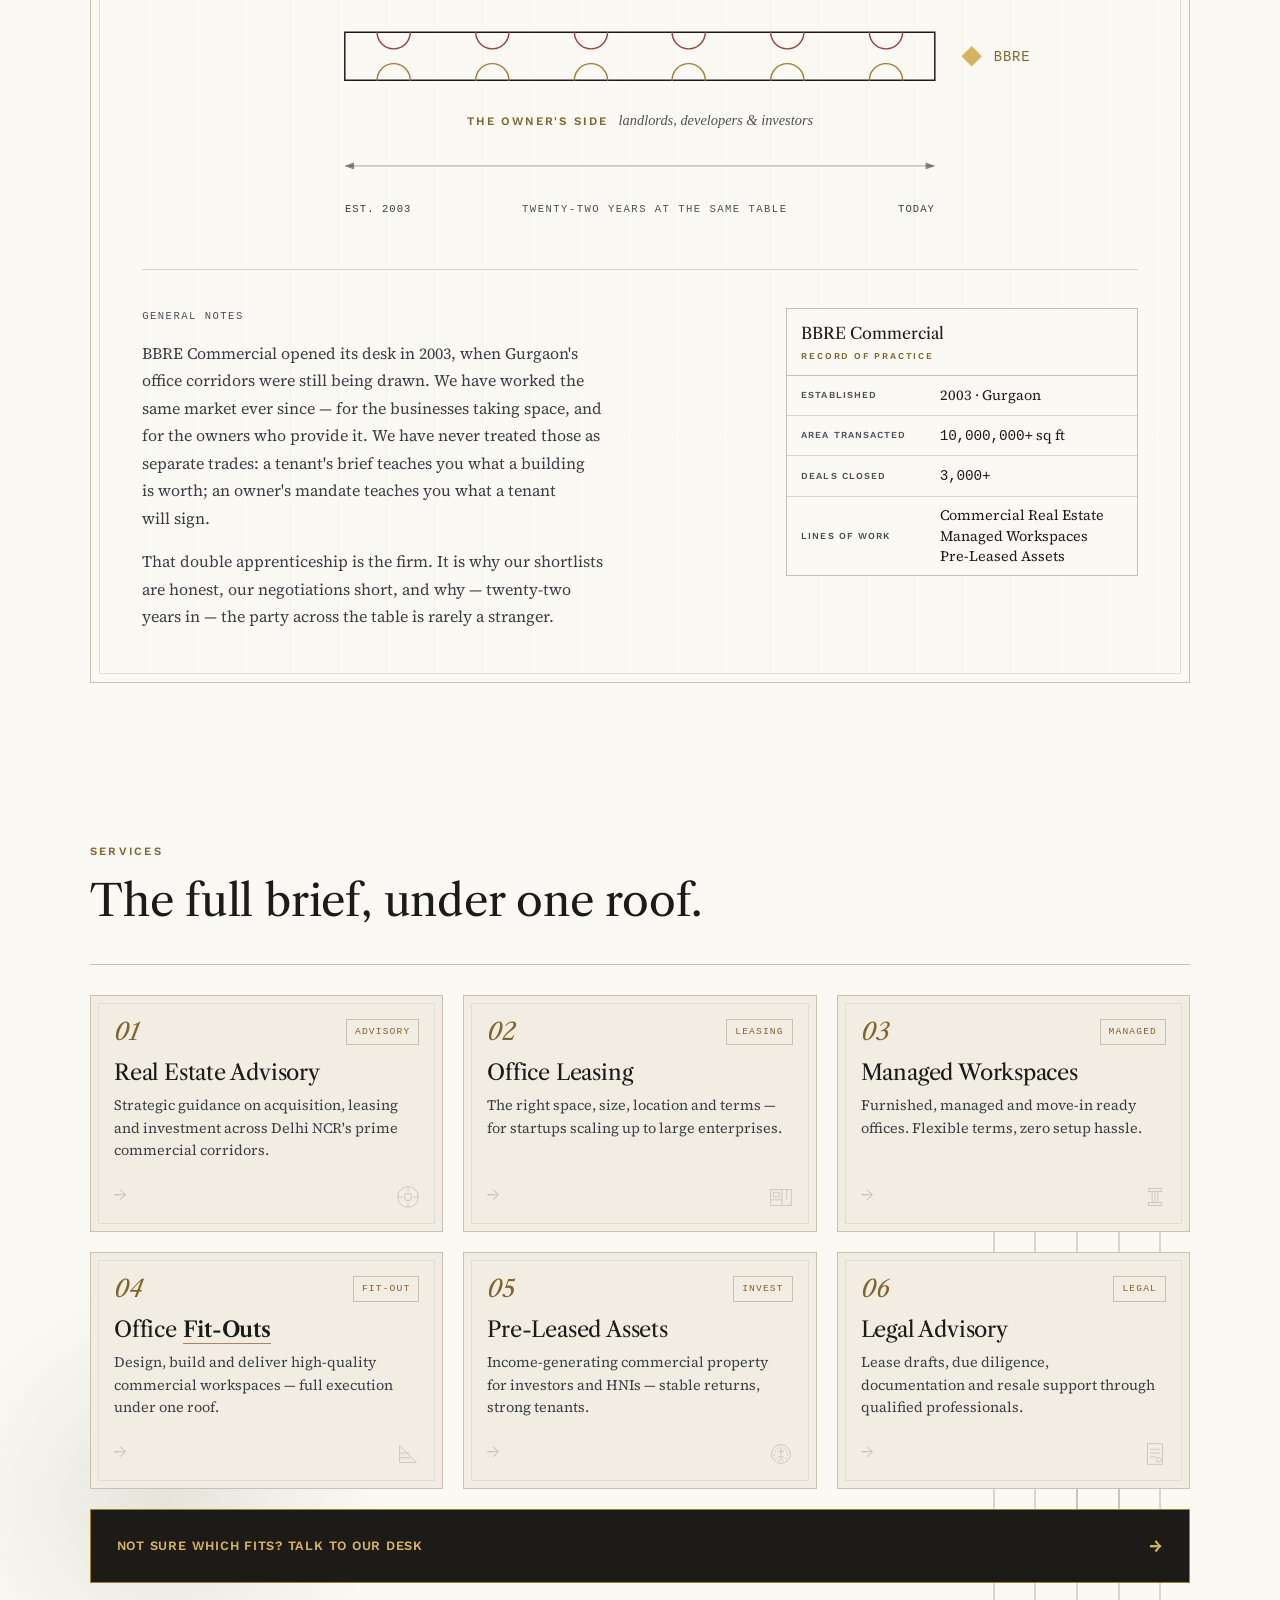
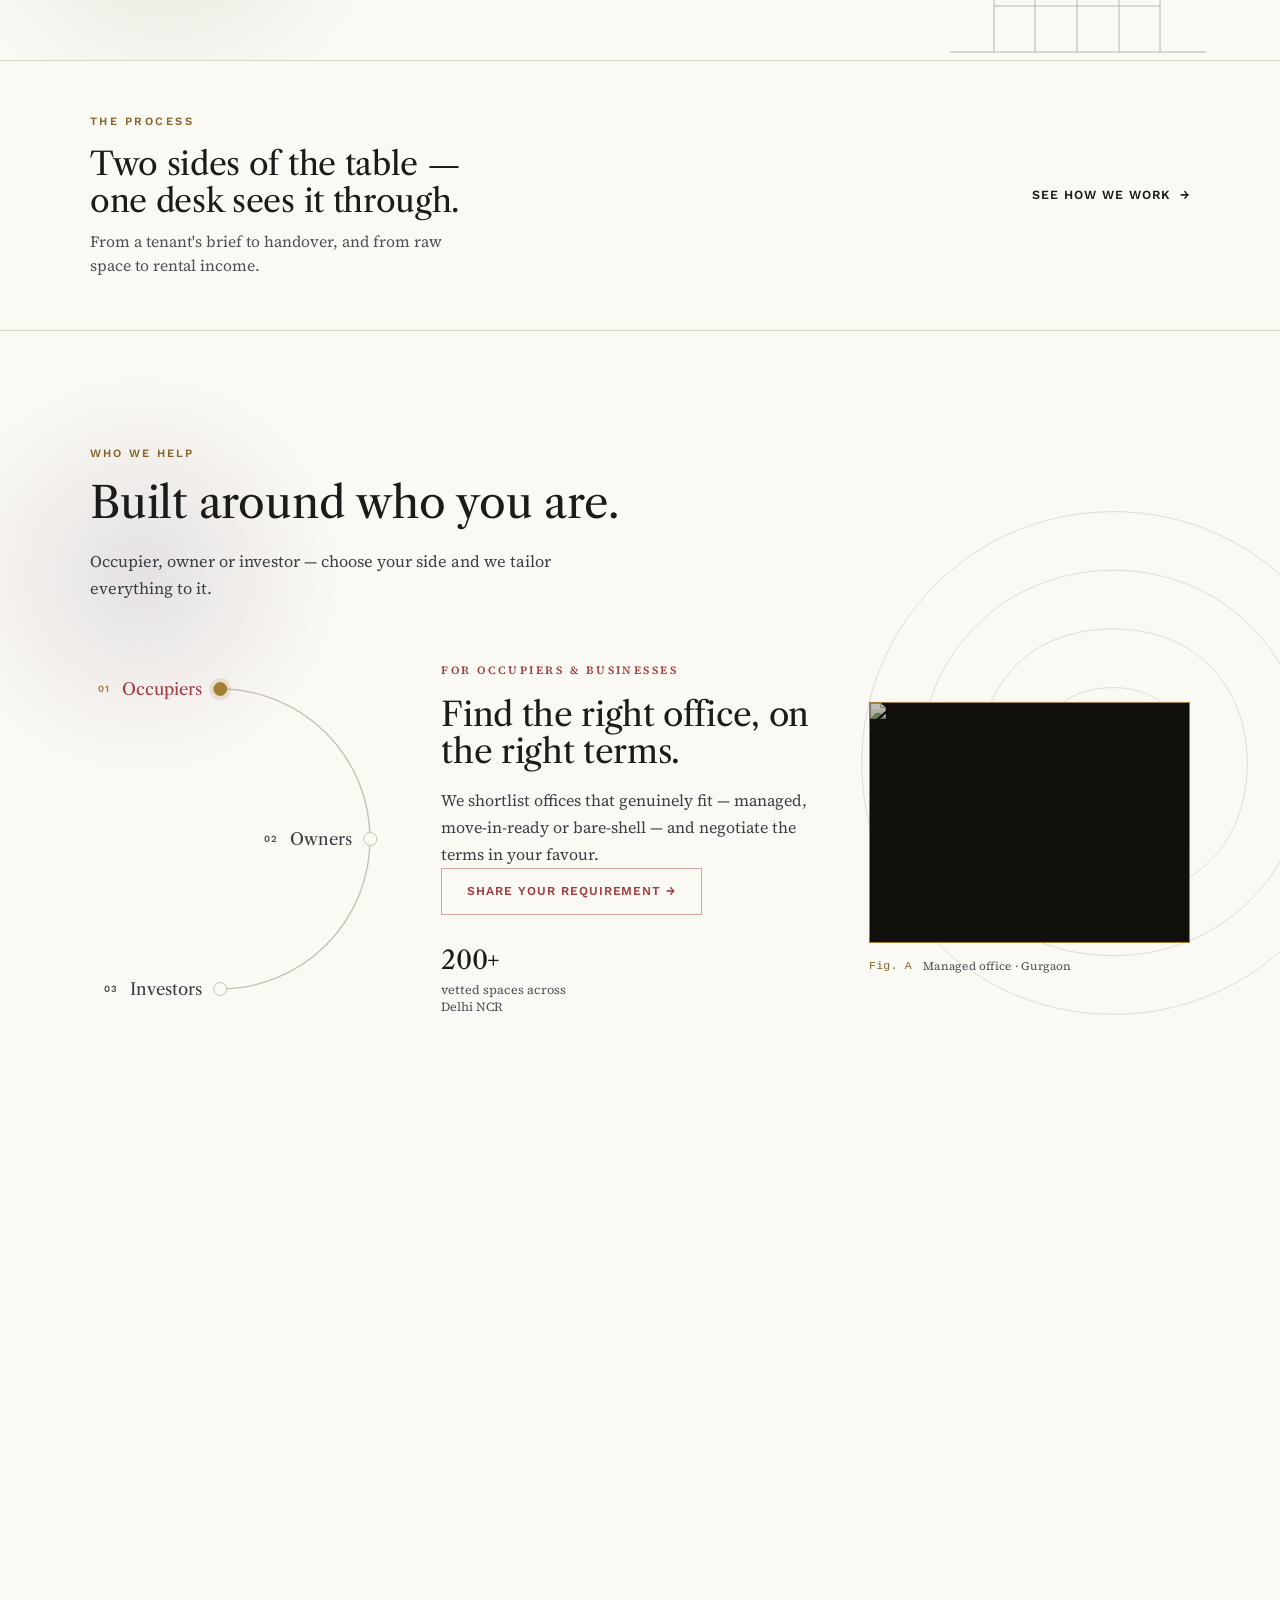
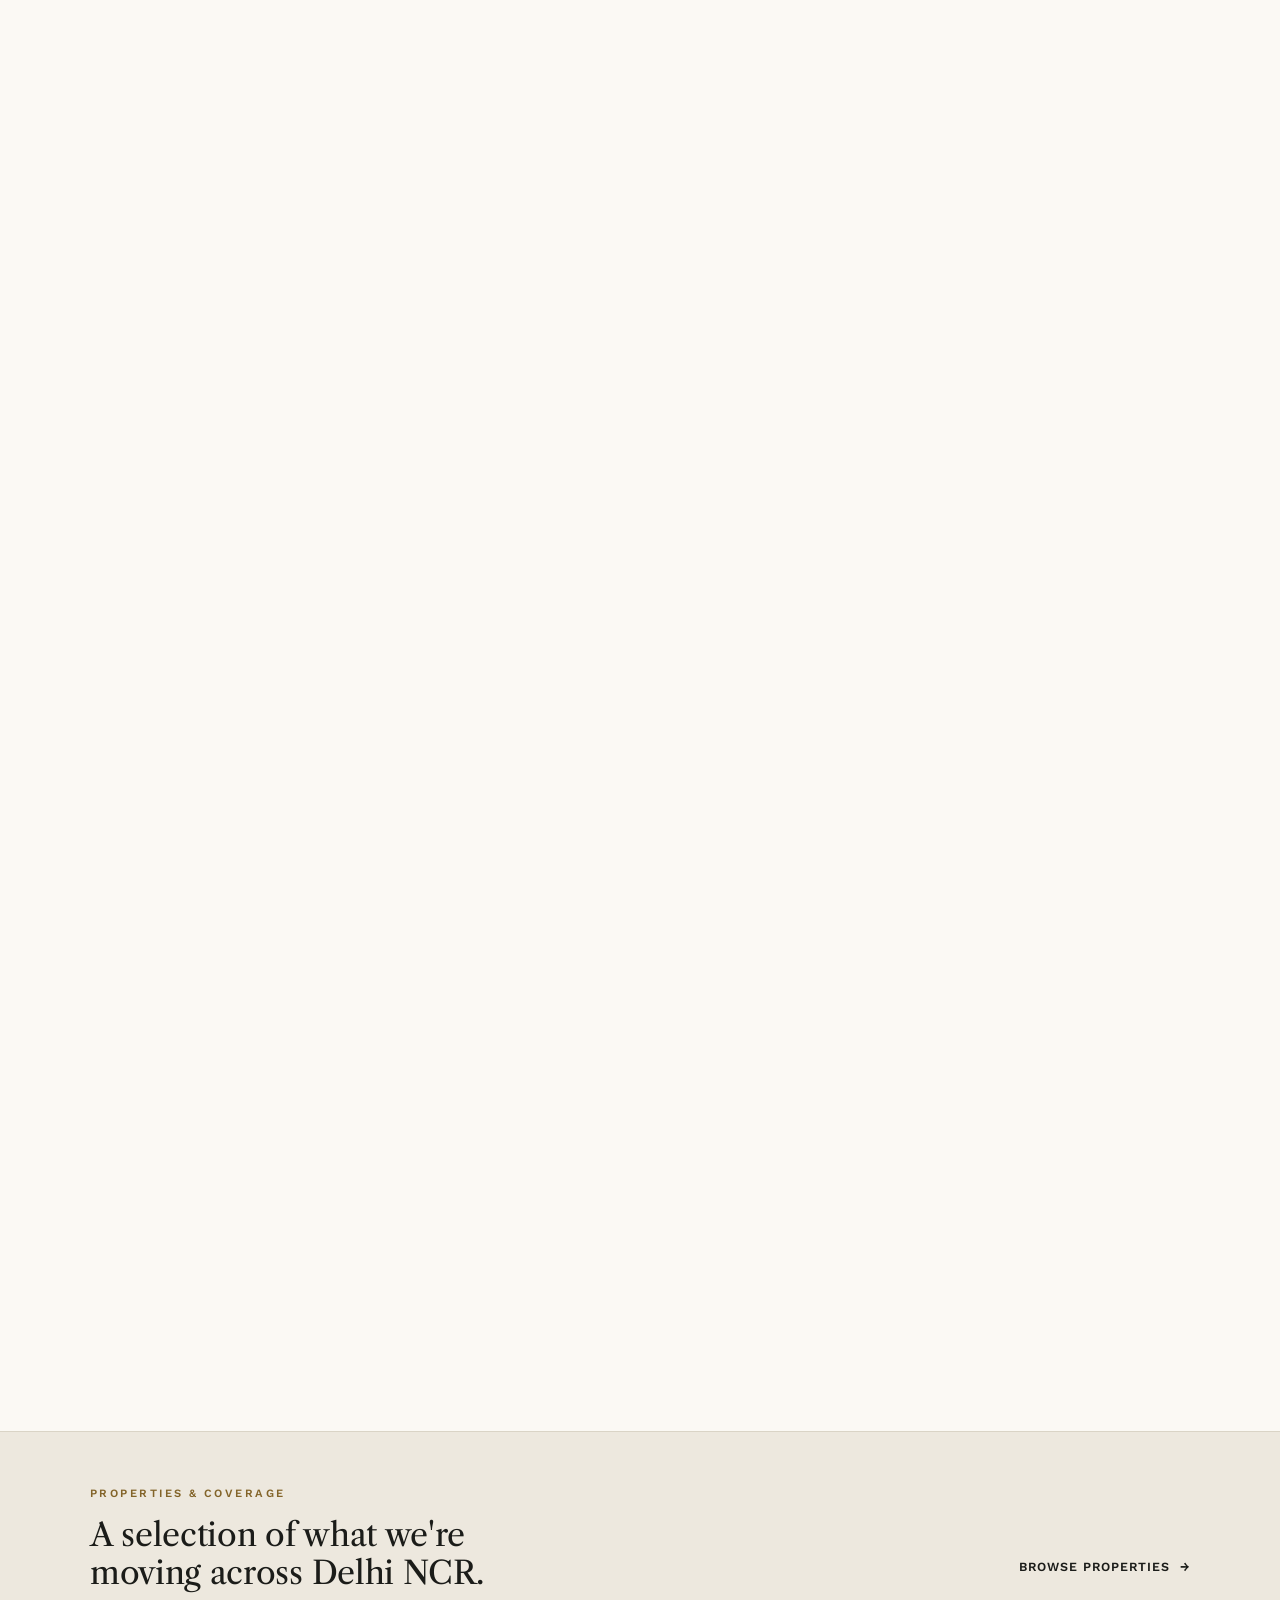
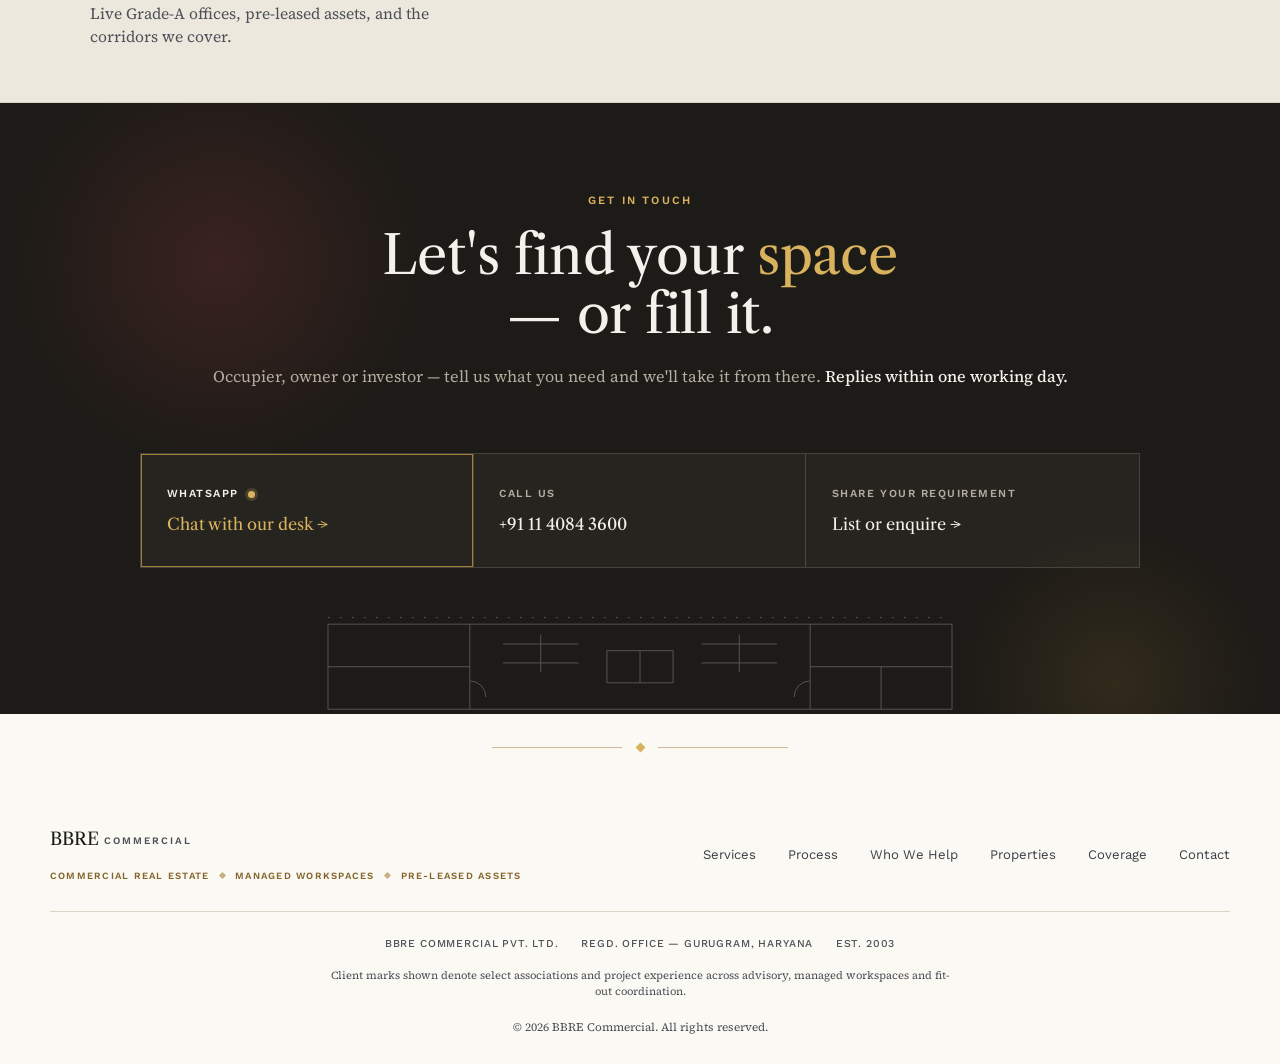
==== commit 4fcf7bcf: "Pocket Ledger mobile redesign + 3-page split + real Gurgaon hero Split the single long page into Hom" ====
--- a/index.html
+++ b/index.html
@@ -15,7 +15,7 @@
   <link rel="preconnect" href="https://fonts.googleapis.com">
   <link rel="preconnect" href="https://fonts.gstatic.com" crossorigin>
   <link href="https://fonts.googleapis.com/css2?family=Libre+Caslon+Text:ital,wght@0,400;0,700;1,400&family=Source+Serif+4:ital,opsz,wght@0,8..60,400;0,8..60,600;1,8..60,400&family=Work+Sans:wght@400;500;600;700&display=swap" rel="stylesheet">
-  <link rel="stylesheet" href="styles.css?v=74" />
+  <link rel="stylesheet" href="styles.css?v=82" />
 </head>
 <body>
 <a class="skip-link" href="#top">Skip to content</a>
@@ -23,63 +23,60 @@
 <nav class="chapters" aria-label="Section progress">
   <a class="chapter" href="#about"><span class="ch-num">01</span><span class="ch-label">About</span></a>
   <a class="chapter" href="#services"><span class="ch-num">02</span><span class="ch-label">Services</span></a>
-  <a class="chapter" href="#journey"><span class="ch-num">03</span><span class="ch-label">Process</span></a>
-  <a class="chapter" href="#who"><span class="ch-num">04</span><span class="ch-label">Who</span></a>
-  <a class="chapter" href="#spaces"><span class="ch-num">05</span><span class="ch-label">Properties</span></a>
-  <a class="chapter" href="#locations"><span class="ch-num">06</span><span class="ch-label">Coverage</span></a>
-  <a class="chapter" href="#contact"><span class="ch-num">07</span><span class="ch-label">Contact</span></a>
+  <a class="chapter" href="#who"><span class="ch-num">03</span><span class="ch-label">Who</span></a>
+  <a class="chapter" href="#contact"><span class="ch-num">04</span><span class="ch-label">Contact</span></a>
   <span class="chapters-line"><span class="chapters-fill"></span></span>
 </nav>
 
 <!-- NAV -->
 <header class="nav" id="nav">
   <div class="nav-inner">
-    <a href="#top" class="wordmark">BBRE<span>Commercial</span></a>
+    <a href="/#top" class="wordmark">BBRE<span>Commercial</span></a>
     <nav class="nav-links">
-      <a href="#about">About</a>
-      <a href="#services">Services</a>
+      <a href="/#about">About</a>
+      <a href="/#services">Services</a>
       <div class="nav-dd">
-        <a href="#journey" class="nav-dd-toggle" aria-haspopup="true" aria-expanded="false">Process<span class="dd-caret" aria-hidden="true"></span></a>
+        <a href="/process.html" class="nav-dd-toggle" aria-haspopup="true" aria-expanded="false">Process<span class="dd-caret" aria-hidden="true"></span></a>
         <div class="nav-dd-menu" role="menu">
-          <a href="#journey" role="menuitem">For Occupiers</a>
-          <a href="#journey" role="menuitem">For Owners</a>
+          <a href="/process.html#occupiers" role="menuitem">For Occupiers</a>
+          <a href="/process.html#owners" role="menuitem">For Owners</a>
         </div>
       </div>
       <div class="nav-dd">
-        <a href="#who" class="nav-dd-toggle" aria-haspopup="true" aria-expanded="false">Who We Help<span class="dd-caret" aria-hidden="true"></span></a>
+        <a href="/#who" class="nav-dd-toggle" aria-haspopup="true" aria-expanded="false">Who We Help<span class="dd-caret" aria-hidden="true"></span></a>
         <div class="nav-dd-menu" role="menu">
-          <a href="#who" role="menuitem">Occupiers</a>
-          <a href="#who" role="menuitem">Owners</a>
-          <a href="#who" role="menuitem">Investors</a>
+          <a href="/#who" role="menuitem">Occupiers</a>
+          <a href="/#who" role="menuitem">Owners</a>
+          <a href="/#who" role="menuitem">Investors</a>
         </div>
       </div>
       <div class="nav-dd">
-        <a href="#spaces" class="nav-dd-toggle" aria-haspopup="true" aria-expanded="false">Properties<span class="dd-caret" aria-hidden="true"></span></a>
+        <a href="/spaces.html" class="nav-dd-toggle" aria-haspopup="true" aria-expanded="false">Properties<span class="dd-caret" aria-hidden="true"></span></a>
         <div class="nav-dd-menu" role="menu">
-          <a href="#spaces" role="menuitem">Offices for Lease</a>
-          <a href="#spaces" role="menuitem">Pre-Leased Assets</a>
-        </div>
-      </div>
-      <a href="#locations">Coverage</a>
-      <a href="#contact" class="nav-cta">Get in touch</a>
+          <a href="/spaces.html#spaces" role="menuitem">Offices for Lease</a>
+          <a href="/spaces.html#spaces" role="menuitem">Pre-Leased Assets</a>
+          <a href="/spaces.html#coverage" role="menuitem">Coverage</a>
+        </div>
+      </div>
+      <a href="/#contact" class="nav-cta">Get in touch</a>
     </nav>
     <button class="hamburger" id="hamburger" aria-label="Menu"><span></span><span></span><span></span></button>
   </div>
   <div class="mobile-menu" id="mobileMenu">
-    <a href="#about">About</a>
-    <a href="#services">Services</a>
-    <a href="#journey">Process</a>
-    <a href="#journey" class="mm-sub">For Occupiers</a>
-    <a href="#journey" class="mm-sub">For Owners</a>
-    <a href="#who">Who We Help</a>
-    <a href="#who" class="mm-sub">Occupiers</a>
-    <a href="#who" class="mm-sub">Owners</a>
-    <a href="#who" class="mm-sub">Investors</a>
-    <a href="#spaces">Properties</a>
-    <a href="#spaces" class="mm-sub">Offices for Lease</a>
-    <a href="#spaces" class="mm-sub">Pre-Leased Assets</a>
-    <a href="#locations">Coverage</a>
-    <a href="#contact">Get in touch</a>
+    <a href="/#about">About</a>
+    <a href="/#services">Services</a>
+    <a href="/process.html">Process</a>
+    <a href="/process.html#occupiers" class="mm-sub">For Occupiers</a>
+    <a href="/process.html#owners" class="mm-sub">For Owners</a>
+    <a href="/#who">Who We Help</a>
+    <a href="/#who" class="mm-sub">Occupiers</a>
+    <a href="/#who" class="mm-sub">Owners</a>
+    <a href="/#who" class="mm-sub">Investors</a>
+    <a href="/spaces.html">Properties</a>
+    <a href="/spaces.html#spaces" class="mm-sub">Offices for Lease</a>
+    <a href="/spaces.html#spaces" class="mm-sub">Pre-Leased Assets</a>
+    <a href="/spaces.html#coverage" class="mm-sub">Coverage</a>
+    <a href="/#contact">Get in touch</a>
   </div>
 </header>
 
@@ -94,10 +91,9 @@
         <feFuncB type="table" tableValues="0.090 0.812"/>
       </feComponentTransfer>
     </filter></svg>
-    <img class="mh-scene" src="hero-cyber.jpg?v=67" alt="" fetchpriority="high" width="2200" height="1238" />
-    <div class="mh-scrim"></div>
-  </div>
-  <div class="mh-vignette" aria-hidden="true"></div>
+    <img class="mh-scene" src="hero-gurgaon.jpg?v=83" alt="Aerial view of Gurgaon's commercial skyline" fetchpriority="high" width="1920" height="1440" />
+    <figcaption class="mh-cap">Cyber City · Gurgaon</figcaption>
+  </div>
   <div class="mh-inner">
     <div class="mh-top">
       <span class="mh-kicker">Commercial Real Estate</span>
@@ -106,7 +102,7 @@
     <div class="mh-center">
       <h1 class="mh-h1">
         We help businesses <em class="plain">find space</em> —<br>
-        and owners <em class="ul">unlock value.</em>
+        and owners <em class="ul">unlock&nbsp;value.</em>
       </h1>
     </div>
     <div class="mh-bottom">
@@ -119,6 +115,29 @@
   </div>
   <a class="mh-scroll" href="#band" aria-label="Scroll to content"><span>Scroll</span><i></i></a>
 </section>
+
+<!-- THE FORK — mobile audience router (two sides of the table; mobile-only) -->
+<nav class="fork" aria-label="Choose your side of the table">
+  <a class="fork-door fork-door--occ" href="/process.html#occupiers" data-side="occ">
+    <span class="fork-eyebrow">For occupiers</span>
+    <span class="fork-h">I need space</span>
+    <span class="fork-dek">Offices that genuinely fit — found, negotiated and fitted out in your favour.</span>
+    <span class="fork-meta"><span class="fork-stat">200+</span> vetted spaces across Delhi&nbsp;NCR</span>
+    <span class="fork-go" aria-hidden="true">→</span>
+  </a>
+  <a class="fork-door fork-door--own" href="/process.html#owners" data-side="own">
+    <span class="fork-eyebrow">For owners</span>
+    <span class="fork-h">I own space</span>
+    <span class="fork-dek">Turn a vacant asset into steady, vetted rental income.</span>
+    <span class="fork-meta"><span class="fork-stat">34 days</span> median time to a vetted tenant</span>
+    <span class="fork-go" aria-hidden="true">→</span>
+  </a>
+  <a class="fork-row fork-row--inv" href="/spaces.html" data-side="own">
+    <span class="fork-row-h">I'm investing</span>
+    <span class="fork-row-dek">Pre-leased assets · <strong>8.2%</strong> net yield</span>
+    <span class="fork-go" aria-hidden="true">→</span>
+  </a>
+</nav>
 
 <!-- CREDENTIALS BAND -->
 <section class="band" id="band">
@@ -348,190 +367,15 @@
   </div>
 </section>
 
-<!-- PROCESS — pinned raw-space → asset journey -->
-<section class="proc-section" id="journey">
-  <span class="margin-marker" aria-hidden="true"><span class="mm-num">03</span><span class="mm-label">Process</span></span>
-
-  <!-- umbrella: one process, two sides -->
-  <div class="container proc-umbrella reveal-up">
-    <span class="kicker">Process</span>
-    <h2 class="proc-umbrella-h">Two sides of the table.<br>One team sees it through.</h2>
-    <p class="proc-umbrella-sub">Whether you're taking space or monetising it, one desk runs the whole journey — advisory to handover.</p>
-    <p class="proc-mobile-intro">Occupiers go from brief to handover; owners from raw space to rental income — tap any step to read it.</p>
-  </div>
-
-  <!-- PART I · occupiers -->
-  <div class="proc-track container reveal-up">
-    <div class="track-head">
-      <span class="track-eyebrow track-eyebrow--occupier">Part&nbsp;I · For occupiers</span>
-      <h3 class="track-h">From brief to handover.</h3>
-    </div>
-    <ol class="tenant-steps">
-      <li class="tstep"><span class="tstep-num">01</span><div class="tstep-body"><h4>Understand your requirement</h4><p>We map team size, budget, location and timelines, so the brief is right before we show a single option.</p></div></li>
-      <li class="tstep"><span class="tstep-num">02</span><div class="tstep-body"><h4>Share relevant proposals</h4><p>A curated shortlist of Grade-A options that genuinely fit — no noise, only real contenders.</p></div></li>
-      <li class="tstep"><span class="tstep-num">03</span><div class="tstep-body"><h4>Arrange site tours</h4><p>We coordinate viewings across your shortlist so you compare spaces like for like.</p></div></li>
-      <li class="tstep"><span class="tstep-num">04</span><div class="tstep-body"><h4>Test layout &amp; design</h4><p>A test-fit layout and design for the shortlisted office, so you can picture your team in it.</p></div></li>
-      <li class="tstep"><span class="tstep-num">05</span><div class="tstep-body"><h4>Negotiate &amp; execute the lease</h4><p>We negotiate commercial terms and see the lease through to signature.</p></div></li>
-      <li class="tstep"><span class="tstep-num">06</span><div class="tstep-body"><h4>Build &amp; handover</h4><p>A tailor-made office, fitted out and handed over ready to occupy.</p></div></li>
-    </ol>
-    <a class="track-cta track-cta--occupier" href="#contact">Share a requirement →</a>
-  </div>
-
-  <!-- the lease is the hinge between the two journeys -->
-  <div class="track-hinge container reveal-up">
-    <span class="hinge-rule"></span>
-    <p class="hinge-note">The lease is the hinge — a tenant's step&nbsp;5 is an owner's step&nbsp;4.<br><em>One lease, two signatures.</em></p>
-    <span class="hinge-rule"></span>
-  </div>
-
-  <div class="journey-scroll">
-    <div class="journey-sticky">
-      <!-- evolving environment: the district grows around the asset as you scroll -->
-      <div class="journey-bg" aria-hidden="true">
-        <svg class="env-svg" viewBox="0 0 1440 900" preserveAspectRatio="xMidYMax slice">
-          <g class="env-layer" data-at="0.04" stroke="#1D1B17" stroke-opacity="0.18" fill="none">
-            <line x1="0" y1="862" x2="1440" y2="862" stroke-width="1.2"/>
-            <rect x="120" y="828" width="150" height="34" stroke-dasharray="3 6"/>
-            <rect x="360" y="828" width="180" height="34" stroke-dasharray="3 6"/>
-            <rect x="1010" y="828" width="170" height="34" stroke-dasharray="3 6"/>
-          </g>
-          <g class="env-layer" data-at="0.16" stroke="#1D1B17" stroke-opacity="0.16" fill="none">
-            <rect x="140" y="792" width="90" height="70"/>
-            <rect x="1040" y="800" width="110" height="62"/>
-            <rect x="620" y="806" width="80" height="56"/>
-          </g>
-          <g class="env-layer" data-at="0.30" stroke="#1D1B17" stroke-opacity="0.15" fill="none">
-            <rect x="250" y="742" width="80" height="120"/>
-            <rect x="720" y="752" width="96" height="110"/>
-            <rect x="900" y="770" width="70" height="92"/>
-          </g>
-          <g class="env-layer" data-at="0.44" stroke="#1D1B17" stroke-opacity="0.15" fill="none">
-            <rect x="360" y="686" width="88" height="176"/>
-            <rect x="1160" y="710" width="90" height="152"/>
-            <path d="M486 720 V690 H560"/><line x1="486" y1="704" x2="516" y2="720"/>
-          </g>
-          <g class="env-layer" data-at="0.58" stroke="#1D1B17" stroke-opacity="0.16" fill="none">
-            <rect x="560" y="648" width="80" height="214"/>
-            <rect x="1000" y="700" width="84" height="162"/>
-          </g>
-          <g class="env-layer" data-at="0.52" stroke="#1D1B17" stroke-opacity="0.17" fill="none">
-            <rect x="116" y="606" width="74" height="256"/>
-            <rect x="810" y="624" width="88" height="238"/>
-            <rect x="1248" y="650" width="80" height="212"/>
-          </g>
-          <g class="env-layer" data-at="0.70">
-            <g fill="#6E7A5E" fill-opacity="0.22" stroke="none">
-              <circle cx="80" cy="832" r="18"/><circle cx="70" cy="843" r="12"/><circle cx="91" cy="844" r="11"/>
-              <circle cx="332" cy="835" r="15"/><circle cx="346" cy="844" r="10"/>
-              <circle cx="840" cy="837" r="16"/><circle cx="856" cy="845" r="10"/>
-              <circle cx="1300" cy="833" r="15"/><circle cx="1285" cy="844" r="10"/>
-            </g>
-            <g stroke="#5B4A34" stroke-opacity="0.32" stroke-width="2">
-              <line x1="80" y1="846" x2="80" y2="862"/><line x1="332" y1="848" x2="332" y2="862"/><line x1="840" y1="850" x2="840" y2="862"/><line x1="1300" y1="846" x2="1300" y2="862"/>
-            </g>
-          </g>
-          <g class="env-layer" data-at="0.80" fill="#6E7A5E" fill-opacity="0.20" stroke="none">
-            <circle cx="500" cy="840" r="13"/><circle cx="678" cy="843" r="11"/><circle cx="1082" cy="838" r="14"/><circle cx="1178" cy="844" r="10"/>
-          </g>
-          <g class="env-layer" data-at="0.26" fill="#A47E33" fill-opacity="0.55">
-            <rect x="152" y="814" width="9" height="11"/><rect x="1054" y="818" width="9" height="11"/><rect x="634" y="822" width="9" height="10"/>
-          </g>
-          <g class="env-layer" data-at="0.40" fill="#A47E33" fill-opacity="0.55">
-            <rect x="264" y="764" width="9" height="11"/><rect x="292" y="792" width="9" height="11"/><rect x="734" y="772" width="9" height="11"/>
-          </g>
-          <g class="env-layer" data-at="0.54" fill="#A47E33" fill-opacity="0.55">
-            <rect x="380" y="712" width="9" height="11"/><rect x="404" y="712" width="9" height="11"/><rect x="1174" y="732" width="9" height="11"/>
-          </g>
-          <g class="env-layer" data-at="0.64" fill="#A47E33" fill-opacity="0.55">
-            <rect x="130" y="640" width="9" height="12"/><rect x="158" y="678" width="9" height="12"/><rect x="826" y="656" width="9" height="12"/><rect x="856" y="694" width="9" height="12"/><rect x="1264" y="682" width="9" height="12"/><rect x="1294" y="720" width="9" height="12"/>
-          </g>
-          <g class="env-layer" data-at="0.76" fill="#A47E33" fill-opacity="0.55">
-            <rect x="576" y="676" width="10" height="12"/><rect x="600" y="712" width="10" height="12"/><rect x="1014" y="722" width="9" height="11"/><rect x="1042" y="754" width="9" height="11"/><rect x="130" y="716" width="9" height="12"/>
-          </g>
-          <g class="env-layer" data-at="0.90" stroke="#1D1B17" stroke-opacity="0.28" fill="none" stroke-width="1.2">
-            <path d="M200 636 q8 -6 16 0 q8 -6 16 0"/><path d="M1120 616 q7 -5 14 0 q7 -5 14 0"/>
-          </g>
-        </svg>
-        <div class="env-sun" aria-hidden="true"></div>
-      </div>
-      <div class="aura aura--amber" style="width:42vw;height:42vw;bottom:-16%;right:-8%" aria-hidden="true"></div>
-      <div class="container">
-        <div class="track-head track-head--owner reveal-up">
-          <span class="track-eyebrow track-eyebrow--owner">Part&nbsp;II · For owners</span>
-          <h3 class="track-h">From raw space to rental income.</h3>
-        </div>
-        <div class="journey-stage">
-          <figure class="journey-visual reveal-up">
-            <svg class="floor-svg" viewBox="0 0 480 340" xmlns="http://www.w3.org/2000/svg" aria-hidden="true">
-              <g class="fl-shell">
-                <line x1="48" y1="26" x2="432" y2="26" stroke="#C7C1B2" stroke-width="1" stroke-dasharray="2 8"/>
-                <rect x="48" y="42" width="384" height="256" fill="none" stroke="#1D1B17" stroke-width="1.6"/>
-                <rect x="214" y="140" width="52" height="58" fill="none" stroke="#1D1B17" stroke-width="1.3"/>
-                <line x1="240" y1="140" x2="240" y2="198" stroke="#1D1B17" stroke-width="1"/>
-                <g fill="#1D1B17"><circle cx="150" cy="108" r="3"/><circle cx="150" cy="232" r="3"/><circle cx="330" cy="108" r="3"/><circle cx="330" cy="232" r="3"/></g>
-              </g>
-              <g class="fl-layer" data-at="0.07"><rect x="60" y="54" width="126" height="98" fill="#A47E33" opacity="0.10"/></g>
-              <g class="fl-layer" data-at="0.13"><circle cx="74" cy="59" r="3.5" fill="#A47E33"/><text x="84" y="63" font-family="ui-monospace, Menlo, monospace" font-size="9" fill="#A47E33" letter-spacing="1">TENANT</text></g>
-              <g class="fl-layer" data-at="0.22" stroke="#1D1B17" fill="none">
-                <line x1="150" y1="42" x2="150" y2="298" stroke-width="1"/>
-                <line x1="330" y1="42" x2="330" y2="298" stroke-width="1"/>
-                <line x1="48" y1="176" x2="150" y2="176" stroke-width="1"/>
-              </g>
-              <g class="fl-layer" data-at="0.29" stroke="#1D1B17" fill="none"><rect x="64" y="70" width="64" height="34" rx="4" stroke-width="1"/></g>
-              <g class="fl-layer" data-at="0.35" stroke="#1D1B17" fill="none">
-                <rect x="66" y="196" width="26" height="16"/><rect x="100" y="196" width="26" height="16"/>
-                <rect x="66" y="222" width="26" height="16"/><rect x="100" y="222" width="26" height="16"/>
-                <rect x="66" y="248" width="26" height="16"/><rect x="100" y="248" width="26" height="16"/>
-              </g>
-              <g class="fl-layer" data-at="0.42" stroke="#1D1B17" fill="none">
-                <rect x="350" y="70" width="26" height="16"/><rect x="384" y="70" width="26" height="16"/>
-                <rect x="350" y="96" width="26" height="16"/><rect x="384" y="96" width="26" height="16"/>
-                <rect x="350" y="230" width="26" height="16"/><rect x="384" y="230" width="26" height="16"/>
-              </g>
-              <g class="fl-layer" data-at="0.55" transform="rotate(-6 240 263)">
-                <rect x="186" y="248" width="108" height="30" fill="none" stroke="#A13C3F" stroke-width="1.4"/>
-                <text x="240" y="267" text-anchor="middle" font-family="ui-monospace, Menlo, monospace" font-size="11" fill="#A13C3F" letter-spacing="2">LEASED</text>
-              </g>
-              <g class="fl-layer" data-at="0.63" fill="#A13C3F">
-                <circle cx="79" cy="204" r="2.3"/><circle cx="113" cy="204" r="2.3"/>
-                <circle cx="79" cy="230" r="2.3"/><circle cx="113" cy="230" r="2.3"/>
-                <circle cx="79" cy="256" r="2.3"/><circle cx="113" cy="256" r="2.3"/>
-              </g>
-              <g class="fl-layer" data-at="0.71" fill="#A13C3F">
-                <circle cx="363" cy="78" r="2.3"/><circle cx="397" cy="78" r="2.3"/>
-                <circle cx="363" cy="104" r="2.3"/><circle cx="397" cy="238" r="2.3"/>
-              </g>
-              <g class="fl-layer" data-at="0.83"><rect x="54" y="48" width="372" height="244" fill="none" stroke="#A47E33" stroke-width="1.6"/></g>
-              <g class="fl-layer" data-at="0.90"><rect x="150" y="152" width="180" height="36" fill="#A47E33"/><text x="240" y="175" text-anchor="middle" font-family="ui-monospace, Menlo, monospace" font-size="12" fill="#FBF9F4" letter-spacing="3">PRE-LEASED</text></g>
-            </svg>
-            <figcaption class="floor-cap"><span class="floor-stage-name">Bare shell</span><span class="floor-cap-static">Typical Grade-A floor plate</span></figcaption>
-          </figure>
-          <div class="journey-readout reveal-up">
-            <div class="j-steps">
-              <ol class="j-nums">
-                <li class="is-active">01</li><li>02</li><li>03</li><li>04</li><li>05</li><li>06</li>
-              </ol>
-              <div class="j-track"><span class="j-fill"></span></div>
-            </div>
-            <div class="j-panels">
-              <article class="j-panel is-active" data-i="0"><h4>Raw space</h4><p>We assess your vacant commercial unit and define the opportunity — location, floor plate, the achievable rent.</p></article>
-              <article class="j-panel" data-i="1"><h4>Tenant identification</h4><p>We source and vet the right tenant — the covenant that underwrites your rent for years.</p></article>
-              <article class="j-panel" data-i="2"><h4><span class="fitout">Fit-out</span></h4><p>We design and build a workspace that commands premium rent — full execution under one roof.</p></article>
-              <article class="j-panel" data-i="3"><h4>Lease execution</h4><p>We structure a strong lease — clear terms, escalations and exit clauses, in writing.</p></article>
-              <article class="j-panel" data-i="4"><h4>Rental income</h4><p>The floor is occupied and leased, generating consistent monthly income for the owner.</p></article>
-              <article class="j-panel" data-i="5"><h4>Pre-leased sale</h4><p>Optionally sell the tenanted floor as a pre-leased asset — unlocking capital at a premium.</p></article>
-            </div>
-          </div>
-        </div>
-      </div>
-    </div>
-  </div>
-
-  <!-- PART II closing CTA -->
-  <div class="container track-foot reveal-up">
-    <a class="track-cta track-cta--owner" href="#contact">List your space →</a>
-  </div>
-</section>
+<!-- TEASER → PROCESS -->
+<aside class="page-teaser" aria-label="Our process">
+  <a class="teaser-link" href="/process.html">
+    <span class="teaser-eyebrow">The process</span>
+    <span class="teaser-h">Two sides of the table — one desk sees it through.</span>
+    <span class="teaser-sub">From a tenant's brief to handover, and from raw space to rental income.</span>
+    <span class="teaser-go">See how we work <i aria-hidden="true">→</i></span>
+  </a>
+</aside>
 
 <section class="who" id="who">
   <span class="margin-marker" aria-hidden="true"><span class="mm-num">04</span><span class="mm-label">Who</span></span>
@@ -634,221 +478,15 @@
   </div>
 </section>
 
-<!-- FEATURED SPACES -->
-<section class="spaces section-pad" id="spaces">
-  <span class="margin-marker margin-marker--dark" aria-hidden="true"><span class="mm-num">05</span><span class="mm-label">Properties</span></span>
-  <div class="aura aura--rose" style="width:44vw;height:44vw;top:-6%;right:-10%" aria-hidden="true"></div>
-  <div class="container">
-    <div class="spaces-head">
-      <div class="section-head">
-        <span class="kicker">Properties</span>
-        <h2 class="reveal-up">A selection of what we're moving.</h2>
-      </div>
-      <a href="#contact" class="spaces-all reveal-up">Enquire about availability →</a>
-    </div>
-    <div class="spaces-grid">
-
-      <!-- Plate 01 -->
-      <article class="space-plate reveal-up">
-        <figure class="plate-fig">
-          <div class="plate-frame duotone">
-            <img src="https://images.unsplash.com/photo-1497366811353-6870744d04b2?w=900&q=80" alt="Grade-A Managed Office, DLF Cyber City" />
-          </div>
-          <figcaption><span class="fig-tag">Fig. 01</span></figcaption>
-        </figure>
-        <div class="plate-body">
-          <h3 class="plate-title">Grade-A Managed Office</h3>
-          <table class="spec-sheet">
-            <tbody>
-              <tr><td class="spec-label">Location</td><td class="spec-val">DLF Cyber City, Gurgaon</td></tr>
-              <tr><td class="spec-label">Size</td><td class="spec-val">14,500 sq ft</td></tr>
-              <tr><td class="spec-label">Rent</td><td class="spec-val">₹120 / sq ft / mo</td></tr>
-            </tbody>
-          </table>
-          <div class="plate-status">
-            <span class="status-dot dot-filled" aria-hidden="true"></span>Available
-          </div>
-        </div>
-      </article>
-
-      <!-- Plate 02 -->
-      <article class="space-plate reveal-up">
-        <figure class="plate-fig">
-          <div class="plate-frame duotone">
-            <img src="https://images.unsplash.com/photo-1554469384-e58fac16e23a?w=900&q=80" alt="Pre-Leased Investment Asset, Golf Course Road" />
-          </div>
-          <figcaption><span class="fig-tag">Fig. 02</span></figcaption>
-        </figure>
-        <div class="plate-body">
-          <h3 class="plate-title">Pre-Leased Investment Asset</h3>
-          <table class="spec-sheet">
-            <tbody>
-              <tr><td class="spec-label">Location</td><td class="spec-val">Golf Course Road, Gurgaon</td></tr>
-              <tr><td class="spec-label">Size</td><td class="spec-val">8,200 sq ft</td></tr>
-              <tr><td class="spec-label">Yield</td><td class="spec-val">8.2% net</td></tr>
-            </tbody>
-          </table>
-          <div class="plate-status status-preleased">
-            <span class="status-dot dot-hollow" aria-hidden="true"></span>Pre-Leased
-          </div>
-        </div>
-      </article>
-
-      <!-- Plate 03 -->
-      <article class="space-plate reveal-up">
-        <figure class="plate-fig">
-          <div class="plate-frame duotone">
-            <img src="https://images.unsplash.com/photo-1497366216548-37526070297c?w=900&q=80" alt="Bare-Shell Fit-Out Ready, Aerocity" />
-          </div>
-          <figcaption><span class="fig-tag">Fig. 03</span></figcaption>
-        </figure>
-        <div class="plate-body">
-          <h3 class="plate-title">Bare-Shell, <span class="fitout">Fit-Out</span> Ready</h3>
-          <table class="spec-sheet">
-            <tbody>
-              <tr><td class="spec-label">Location</td><td class="spec-val">Aerocity, New Delhi</td></tr>
-              <tr><td class="spec-label">Size</td><td class="spec-val">22,000 sq ft</td></tr>
-              <tr><td class="spec-label">Rent</td><td class="spec-val">₹165 / sq ft / mo</td></tr>
-            </tbody>
-          </table>
-          <div class="plate-status">
-            <span class="status-dot dot-filled" aria-hidden="true"></span>Available
-          </div>
-        </div>
-      </article>
-
-    </div>
-  </div>
-</section>
-
-<!-- LOCATIONS -->
-<section class="locations section-pad" id="locations">
-  <span class="margin-marker" aria-hidden="true"><span class="mm-num">06</span><span class="mm-label">Coverage</span></span>
-    <div class="aura aura--sage" style="width:40vw;height:40vw;top:-8%;right:-8%" aria-hidden="true"></div>
-    <div class="deco deco-district deco--ink" aria-hidden="true">
-      <svg viewBox="0 0 600 400" preserveAspectRatio="xMinYMax meet">
-        <line x1="30" y1="390" x2="588" y2="390" stroke-width="1.4"/>
-        <!-- Tower A (crowned) -->
-        <path d="M70 390 V110 H96 V78 H170 V110 H196 V390" stroke-width="1.4"/>
-        <line x1="133" y1="78" x2="133" y2="52"/>
-        <line x1="96" y1="92" x2="170" y2="92"/>
-        <line x1="70" y1="140" x2="196" y2="140"/><line x1="70" y1="168" x2="196" y2="168"/>
-        <line x1="70" y1="196" x2="196" y2="196"/><line x1="70" y1="224" x2="196" y2="224"/>
-        <line x1="70" y1="252" x2="196" y2="252"/><line x1="70" y1="280" x2="196" y2="280"/>
-        <line x1="70" y1="308" x2="196" y2="308"/><line x1="70" y1="336" x2="196" y2="336"/>
-        <line x1="70" y1="364" x2="196" y2="364"/>
-        <line x1="112" y1="110" x2="112" y2="390"/><line x1="154" y1="110" x2="154" y2="390"/>
-        <rect x="112" y="224" width="42" height="28" style="fill:var(--gold);stroke:none"/>
-        <!-- Tower B -->
-        <path d="M220 390 V168 H320 V390" stroke-width="1.4"/>
-        <line x1="220" y1="196" x2="320" y2="196"/><line x1="220" y1="224" x2="320" y2="224"/>
-        <line x1="220" y1="252" x2="320" y2="252"/><line x1="220" y1="280" x2="320" y2="280"/>
-        <line x1="220" y1="308" x2="320" y2="308"/><line x1="220" y1="336" x2="320" y2="336"/>
-        <line x1="220" y1="364" x2="320" y2="364"/>
-        <line x1="270" y1="168" x2="270" y2="390"/>
-        <!-- Tower C (slender) -->
-        <path d="M344 390 V132 H404 V390" stroke-width="1.4"/>
-        <line x1="344" y1="160" x2="404" y2="160"/><line x1="344" y1="186" x2="404" y2="186"/>
-        <line x1="344" y1="212" x2="404" y2="212"/><line x1="344" y1="238" x2="404" y2="238"/>
-        <line x1="344" y1="264" x2="404" y2="264"/><line x1="344" y1="290" x2="404" y2="290"/>
-        <line x1="344" y1="316" x2="404" y2="316"/><line x1="344" y1="342" x2="404" y2="342"/>
-        <line x1="344" y1="368" x2="404" y2="368"/>
-        <line x1="374" y1="132" x2="374" y2="390"/>
-        <!-- Tower D (short, wide) -->
-        <path d="M428 390 V232 H556 V390" stroke-width="1.4"/>
-        <line x1="428" y1="260" x2="556" y2="260"/><line x1="428" y1="288" x2="556" y2="288"/>
-        <line x1="428" y1="316" x2="556" y2="316"/><line x1="428" y1="344" x2="556" y2="344"/>
-        <line x1="428" y1="372" x2="556" y2="372"/>
-        <line x1="470" y1="232" x2="470" y2="390"/><line x1="514" y1="232" x2="514" y2="390"/>
-        <rect x="470" y="288" width="44" height="28" style="fill:var(--gold);stroke:none"/>
-      </svg>
-    </div>
-  <div class="container locations-inner">
-    <div class="locations-left reveal-up">
-      <span class="kicker">Coverage</span>
-      <h2>Delhi NCR's top<br>commercial corridors.</h2>
-      <p>Deep expertise across every major micro-market — we know the buildings, the landlords, the vacancy and the going rate.</p>
-      <a href="#contact" class="btn-solid" style="margin-top:2rem;">Share your requirement</a>
-    </div>
-    <div class="locations-right reveal-up">
-      <figure class="coverage-figure">
-      <div class="coverage-panel">
-        <svg class="coverage-map" viewBox="0 0 420 280" xmlns="http://www.w3.org/2000/svg" aria-hidden="true">
-          <!-- Delhi NCR region silhouette -->
-          <path class="ncr-outline" pathLength="1"
-            d="M95 62 L138 46 L186 52 L232 40 L286 46 L332 42 L384 82 L400 140 L382 176 L352 190 L366 214 L332 236 L282 250 L220 256 L150 252 L100 258 L62 220 L46 160 L52 104 L78 74 Z"
-            fill="rgba(199,154,62,0.05)" stroke="#1D1B17" stroke-width="1.5" stroke-linejoin="round"/>
-          <!-- Yamuna -->
-          <g class="ncr-river" opacity="0.6">
-            <path d="M205 46 Q225 80 226 118 Q233 156 250 192 Q263 221 282 249" fill="none" stroke="#93AEB6" stroke-width="3.6" stroke-linecap="round"/>
-            <path d="M205 46 Q225 80 226 118 Q233 156 250 192 Q263 221 282 249" fill="none" stroke="#C8D7DA" stroke-width="1.3" stroke-linecap="round"/>
-          </g>
-          <!-- city pins (antique gold) -->
-          <g class="ncr-pins">
-            <g class="ncr-pin"><circle cx="200" cy="108" r="8.5" fill="none" stroke="#A47E33" stroke-width="1" opacity="0.4"/><circle cx="200" cy="108" r="4.4" fill="#A47E33"/></g>
-            <g class="ncr-pin"><circle cx="280" cy="82" r="6.5" fill="none" stroke="#A47E33" stroke-width="1" opacity="0.35"/><circle cx="280" cy="82" r="3.2" fill="#A47E33"/></g>
-            <g class="ncr-pin"><circle cx="262" cy="138" r="6.5" fill="none" stroke="#A47E33" stroke-width="1" opacity="0.35"/><circle cx="262" cy="138" r="3.2" fill="#A47E33"/></g>
-            <g class="ncr-pin"><circle cx="306" cy="196" r="6.5" fill="none" stroke="#A47E33" stroke-width="1" opacity="0.35"/><circle cx="306" cy="196" r="3.2" fill="#A47E33"/></g>
-            <g class="ncr-pin"><circle cx="212" cy="214" r="6.5" fill="none" stroke="#A47E33" stroke-width="1" opacity="0.35"/><circle cx="212" cy="214" r="3.2" fill="#A47E33"/></g>
-            <g class="ncr-pin"><circle cx="138" cy="160" r="6.5" fill="none" stroke="#A47E33" stroke-width="1" opacity="0.35"/><circle cx="138" cy="160" r="3.2" fill="#A47E33"/></g>
-            <g class="ncr-pin"><circle cx="86" cy="212" r="6.5" fill="none" stroke="#A47E33" stroke-width="1" opacity="0.35"/><circle cx="86" cy="212" r="3.2" fill="#A47E33"/></g>
-          </g>
-          <!-- clean hub connectors (subtle, routed clear of every label) -->
-          <g class="ncr-corridors" fill="none" stroke="var(--gold)" stroke-opacity="0.42" stroke-width="1" stroke-linecap="round">
-            <line x1="138" y1="160" x2="200" y2="108"/>
-            <line x1="200" y1="108" x2="262" y2="138"/>
-            <line x1="262" y1="138" x2="306" y2="196"/>
-            <line x1="200" y1="108" x2="280" y2="82"/>
-            <line x1="138" y1="160" x2="212" y2="214"/>
-            <line x1="138" y1="160" x2="86" y2="212"/>
-          </g>
-          <!-- city labels (Caslon), positioned clear of pins & connectors -->
-          <g class="ncr-labels" font-family="'Libre Caslon Text', Georgia, serif" font-size="12.5" fill="#1B1C19" letter-spacing="-0.01em">
-            <text x="195" y="90" text-anchor="middle">Delhi</text>
-            <text x="291" y="74" text-anchor="start">Ghaziabad</text>
-            <text x="274" y="141" text-anchor="start">Noida</text>
-            <text x="302" y="216" text-anchor="middle">Greater</text>
-            <text x="302" y="231" text-anchor="middle">Noida</text>
-            <text x="212" y="234" text-anchor="middle">Faridabad</text>
-            <text x="122" y="152" text-anchor="end">Gurgaon</text>
-            <text x="102" y="214" text-anchor="start">Manesar</text>
-          </g>
-        </svg>
-      </div>
-      <figcaption class="coverage-cap"><span class="fig-tag">Fig. —</span><span>Delhi NCR operating corridors</span></figcaption>
-      </figure>
-      <div class="loc-groups">
-        <div class="loc-group">
-          <h4 class="loc-hub">Gurgaon</h4>
-          <ul class="loc-list">
-            <li>DLF Cyber City</li>
-            <li>Golf Course Road</li>
-            <li>Golf Course Extension</li>
-            <li>MG Road</li>
-            <li>Udyog Vihar</li>
-            <li>Sohna Road</li>
-            <li>DLF Phase 1–5</li>
-          </ul>
-        </div>
-        <div class="loc-group">
-          <h4 class="loc-hub">New Delhi</h4>
-          <ul class="loc-list">
-            <li>Connaught Place</li>
-            <li>Aerocity</li>
-            <li>Nehru Place</li>
-            <li>Okhla</li>
-          </ul>
-        </div>
-        <div class="loc-group">
-          <h4 class="loc-hub">Noida</h4>
-          <ul class="loc-list">
-            <li>Noida Expressway</li>
-          </ul>
-        </div>
-      </div>
-    </div>
-  </div>
-</section>
+<!-- TEASER → PROPERTIES -->
+<aside class="page-teaser page-teaser--alt" aria-label="Properties and coverage">
+  <a class="teaser-link" href="/spaces.html">
+    <span class="teaser-eyebrow">Properties &amp; coverage</span>
+    <span class="teaser-h">A selection of what we're moving across Delhi&nbsp;NCR.</span>
+    <span class="teaser-sub">Live Grade-A offices, pre-leased assets, and the corridors we cover.</span>
+    <span class="teaser-go">Browse properties <i aria-hidden="true">→</i></span>
+  </a>
+</aside>
 
 <!-- CONTACT -->
 <section class="cta" id="contact">
@@ -908,11 +546,12 @@
       <p class="footer-descriptor"><span>Commercial Real Estate</span><i></i><span>Managed Workspaces</span><i></i><span>Pre-Leased Assets</span></p>
     </div>
     <div class="footer-links">
-      <a href="#services">Services</a>
-      <a href="#journey">Process</a>
-      <a href="#who">Who We Help</a>
-      <a href="#locations">Coverage</a>
-      <a href="#contact">Contact</a>
+      <a href="/#services">Services</a>
+      <a href="/process.html">Process</a>
+      <a href="/#who">Who We Help</a>
+      <a href="/spaces.html">Properties</a>
+      <a href="/spaces.html#coverage">Coverage</a>
+      <a href="/#contact">Contact</a>
     </div>
   </div>
   <div class="footer-legal">
@@ -924,12 +563,26 @@
   <p class="footer-copy">© 2026 BBRE Commercial. All rights reserved.</p>
 </footer>
 
-<!-- Persistent mobile enquiry bar -->
-<div class="mobile-cta" aria-label="Quick contact">
-  <a href="#" class="mobile-cta-wa"><span class="mcta-dot" aria-hidden="true"></span>WhatsApp</a>
-  <a href="tel:+911140843600" class="mobile-cta-call">Call desk</a>
-</div>
-
-<script src="script.js?v=74"></script>
+<!-- Mobile brass rail (bottom nav) + Enquire sheet -->
+<nav class="rail" aria-label="Primary" data-rail="home">
+  <span class="rail-diamond" aria-hidden="true"></span>
+  <a class="rail-tab" data-page="home" href="/#top"><span class="rail-lbl">Home</span></a>
+  <a class="rail-tab" data-page="process" href="/process.html"><span class="rail-lbl">Process</span></a>
+  <a class="rail-tab" data-page="spaces" href="/spaces.html"><span class="rail-lbl">Spaces</span></a>
+  <button class="rail-tab rail-tab--enquire" data-enquire type="button" aria-haspopup="dialog"><span class="rail-lbl">Enquire</span></button>
+</nav>
+
+<dialog class="sheet" id="enquireSheet" aria-label="Get in touch">
+  <div class="sheet-inner">
+    <span class="sheet-grip" aria-hidden="true"></span>
+    <p class="sheet-head">Get in touch</p>
+    <a class="sheet-row" data-wa href="#"><span class="sheet-row-k">WhatsApp<i class="wa-dot" aria-hidden="true"></i></span><span class="sheet-row-v">Chat with our desk →</span></a>
+    <a class="sheet-row" href="tel:+911140843600"><span class="sheet-row-k">Call the desk</span><span class="sheet-row-v">+91 11 4084 3600</span></a>
+    <a class="sheet-row" href="/#contact"><span class="sheet-row-k">Share a requirement</span><span class="sheet-row-v">List or enquire →</span></a>
+    <button class="sheet-close" type="button" data-sheet-close aria-label="Close">Close</button>
+  </div>
+</dialog>
+
+<script src="script.js?v=80"></script>
 </body>
 </html>
--- a/styles.css
+++ b/styles.css
@@ -1319,9 +1319,8 @@
    ============================================================ */
 .hero--masthead {
   position: relative; min-height: 100vh;
-  background: #D7DEE2; color: var(--ink);
-  display: flex; flex-direction: column;
-  padding: clamp(94px, 12vh, 140px) 0 clamp(28px, 5vh, 52px);
+  background: var(--paper); color: var(--ink);
+  display: flex; align-items: stretch;
   overflow: hidden;
 }
 .hero--masthead .mh-bg {
@@ -1337,9 +1336,9 @@
   background: radial-gradient(130% 120% at 50% 38%, transparent 60%, rgba(244,239,230,0.42) 100%);
 }
 .hero--masthead .mh-inner {
-  position: relative; z-index: 3; flex: 1;
-  max-width: 1280px; width: 100%; margin: 0 auto; padding: 0 clamp(24px, 4vw, 64px);
-  display: flex; flex-direction: column;
+  position: relative; z-index: 2; order: 0; flex: 1.02 1 0; min-width: 0;
+  display: flex; flex-direction: column; justify-content: center; gap: clamp(1.4rem, 3vh, 2.4rem);
+  padding: clamp(104px, 14vh, 150px) clamp(2rem, 4vw, 3.6rem) clamp(48px, 7vh, 76px) clamp(1.7rem, 5.5vw, 5.5rem);
 }
 .hero--masthead .mh-top {
   display: flex; justify-content: space-between; align-items: baseline; gap: 1rem;
@@ -1347,27 +1346,27 @@
 }
 .hero--masthead .mh-kicker { font-family: var(--sans); font-size: 0.72rem; font-weight: 600; letter-spacing: 0.22em; text-transform: uppercase; color: var(--gold-ink); }
 .hero--masthead .mh-meta { font-family: var(--mono); font-size: 0.68rem; letter-spacing: 0.06em; color: var(--muted); }
-.hero--masthead .mh-center { flex: 1; display: flex; align-items: center; padding: clamp(1.5rem, 4vh, 3rem) 0; }
-.hero--masthead .mh-h1 { font-family: var(--serif); font-weight: 400; font-size: clamp(2.3rem, 5vw, 4.5rem); line-height: 1.06; letter-spacing: -0.014em; color: var(--ink); margin: 0; text-wrap: balance; }
+.hero--masthead .mh-center { display: block; }
+.hero--masthead .mh-h1 { font-family: var(--serif); font-weight: 400; font-size: clamp(2rem, 3.7vw, 3.5rem); line-height: 1.08; letter-spacing: -0.014em; color: var(--ink); margin: 0; text-wrap: balance; padding-left: 0.14em; }
 .hero--masthead .mh-h1 .hl { display: block; }
 .hero--masthead .mh-h1 em.plain { font-style: italic; color: #8B4A47; -webkit-text-fill-color: #8B4A47; }   /* muted dusty oxblood — calmer than --burgundy on the soft hero */
 .hero--masthead .mh-h1 em.ul { font-style: italic; color: var(--gold-ink); position: relative; }
-.hero--masthead .mh-bottom { display: flex; justify-content: space-between; align-items: flex-end; gap: 1.5rem 3rem; flex-wrap: wrap; }
-.hero--masthead .mh-lead { font-family: var(--body); font-size: clamp(1rem, 1.25vw, 1.16rem); line-height: 1.65; color: var(--ink-soft); max-width: 46ch; }
+.hero--masthead .mh-bottom { display: flex; flex-direction: column; align-items: flex-start; gap: 1.6rem; }
+.hero--masthead .mh-lead { font-family: var(--body); font-size: clamp(1rem, 1.15vw, 1.12rem); line-height: 1.66; color: var(--ink-soft); max-width: 42ch; }
 .hero--masthead .mh-actions { display: flex; gap: 0.8rem; flex-wrap: wrap; }
 .btn-paper { display: inline-block; font-family: var(--sans); font-size: 0.78rem; font-weight: 600; text-transform: uppercase; letter-spacing: 0.08em; padding: 0.9rem 1.75rem; background: var(--deep); color: var(--on-navy); border: 1px solid var(--gold); transition: background .25s var(--ease), color .25s, transform .25s var(--ease); }
 .btn-paper:hover { background: var(--gold-ink); border-color: var(--gold-ink); color: var(--on-navy); transform: translateY(-2px); }
 .btn-ghost { display: inline-block; font-family: var(--sans); font-size: 0.78rem; font-weight: 600; text-transform: uppercase; letter-spacing: 0.08em; padding: 0.9rem 1.75rem; background: transparent; color: var(--ink); border: 1px solid var(--line-2); transition: border-color .25s, color .25s, transform .25s var(--ease); }
 .btn-ghost:hover { border-color: var(--gold-ink); color: var(--gold-ink); transform: translateY(-2px); }
-.hero--masthead .mh-scroll { position: absolute; z-index: 3; left: 50%; bottom: clamp(18px, 3.5vh, 34px); transform: translateX(-50%); display: flex; flex-direction: column; align-items: center; gap: 0.55rem; font-family: var(--sans); font-size: 0.58rem; letter-spacing: 0.24em; text-transform: uppercase; color: var(--muted); }
+.hero--masthead .mh-scroll { position: absolute; z-index: 3; left: clamp(1.7rem, 5.5vw, 5.5rem); bottom: clamp(20px, 4vh, 40px); display: flex; flex-direction: row; align-items: center; gap: 0.7rem; font-family: var(--sans); font-size: 0.58rem; letter-spacing: 0.24em; text-transform: uppercase; color: var(--muted); }
+.hero--masthead .mh-scroll i { transform: rotate(0deg); }
 .hero--masthead .mh-scroll i { width: 1px; height: 32px; background: linear-gradient(var(--gold), transparent); transform-origin: top; animation: mhScroll 2.4s var(--ease) infinite; }
 @keyframes mhScroll { 0%, 100% { transform: scaleY(0.4); opacity: 0.5; } 50% { transform: scaleY(1); opacity: 1; } }
 
 /* ============================================================
    HERO — cinematic photographic full-bleed (skyline)
    ============================================================ */
-.hero--masthead { background: #D7DEE2; }
-.hero--masthead .mh-media { position: absolute; inset: 0; z-index: 0; overflow: hidden; }
+.hero--masthead .mh-media { position: relative; order: 1; flex: 0.98 1 0; overflow: hidden; border-left: 1px solid var(--line-2); }
 .hero--masthead .mh-scene {
   position: absolute; inset: 0; width: 100%; height: 100%; display: block;
   object-fit: cover; object-position: center 46%;
@@ -2036,3 +2035,408 @@
   .js .who-trigger { align-items: flex-start !important; }
   .js .who-trigger .step-chevron { align-self: flex-start !important; margin-top: 0.15rem; }
 }
+
+/* Editorial split hero → stack on tablet/phone: text block, then image band */
+@media (max-width: 860px) {
+  .hero--masthead { flex-direction: column; min-height: auto !important; }
+  .hero--masthead .mh-inner { order: 0; flex: 0 0 auto; padding: clamp(92px, 15vh, 116px) clamp(1.4rem, 6vw, 2.4rem) clamp(28px, 5vh, 40px); }
+  .hero--masthead .mh-media { order: 1; flex: 0 0 auto; border-left: none; border-top: 1px solid var(--line-2); min-height: 44vh; }
+  .hero--masthead .mh-scroll { display: none; }
+}
+
+/* --------------------------------------------------------------
+   PAGE TEASERS — slim editorial bands on the home page that invite
+   into the two split-off pages (/process, /spaces). Full-width
+   hairline rules (ledger feel), Caslon line + gold-ink eyebrow,
+   arrow that advances on hover. Kept deliberately short.
+   -------------------------------------------------------------- */
+.page-teaser {
+  border-top: 1px solid var(--line);
+  border-bottom: 1px solid var(--line);
+  background: var(--paper);
+}
+.page-teaser--alt { background: var(--paper-2); }
+.teaser-link {
+  /* full-width link so the whole band is the hover/click target (edge to edge),
+     while the content stays aligned to the 1180px content column */
+  max-width: none;
+  margin: 0;
+  padding: clamp(2.1rem, 4.4vw, 3.3rem) max(2.5rem, calc((100% - 1180px) / 2 + 2.5rem));
+  display: grid;
+  grid-template-columns: 1fr auto;
+  grid-auto-rows: min-content;
+  align-items: center;
+  column-gap: clamp(1.5rem, 4vw, 3.2rem);
+  text-decoration: none;
+  color: var(--ink);
+  transition: background .3s var(--ease);
+}
+.teaser-link:hover { background: rgba(164, 126, 51, 0.045); }
+.page-teaser--alt .teaser-link:hover { background: rgba(164, 126, 51, 0.07); }
+.teaser-eyebrow {
+  grid-column: 1;
+  font-family: var(--sans);
+  font-size: 0.7rem; font-weight: 600;
+  letter-spacing: 0.22em; text-transform: uppercase;
+  color: var(--gold-ink);
+  margin-bottom: 0.85rem;
+}
+.teaser-h {
+  grid-column: 1;
+  font-family: var(--serif);
+  font-size: clamp(1.35rem, 2.5vw, 2rem);
+  line-height: 1.16;
+  letter-spacing: -0.01em;
+  color: var(--ink);
+  max-width: 22ch;
+  text-wrap: balance;
+}
+.teaser-sub {
+  grid-column: 1;
+  font-family: var(--body);
+  font-size: 0.98rem;
+  line-height: 1.5;
+  color: var(--muted);
+  margin-top: 0.7rem;
+  max-width: 48ch;
+}
+.teaser-go {
+  grid-column: 2;
+  grid-row: 1 / 4;
+  align-self: center;
+  white-space: nowrap;
+  font-family: var(--sans);
+  font-size: 0.78rem; font-weight: 600;
+  letter-spacing: 0.08em; text-transform: uppercase;
+  color: var(--ink);
+  display: inline-flex; align-items: center; gap: 0.6rem;
+}
+.teaser-go i { font-style: normal; transition: transform .3s var(--ease); }
+.teaser-link:hover .teaser-go i { transform: translateX(6px); }
+.teaser-link:focus-visible { outline: 2px solid var(--gold-ink); outline-offset: -4px; }
+
+@media (max-width: 720px) {
+  .teaser-link {
+    grid-template-columns: 1fr;
+    padding: clamp(1.8rem, 7vw, 2.4rem) 1.5rem;
+    column-gap: 0;
+  }
+  .teaser-go {
+    grid-column: 1;
+    grid-row: auto;
+    margin-top: 1.15rem;
+    justify-self: start;
+  }
+  .teaser-h { font-size: clamp(1.3rem, 6vw, 1.7rem); max-width: none; }
+  .teaser-sub { max-width: none; }
+}
+
+/* --------------------------------------------------------------
+   THE FORK — mobile-only audience router ("two sides of the table").
+   Desktop keeps the split hero + the Who dial; on phones the two
+   doors ARE the router. Full-width ledger panels, audience-keyed
+   background tints (never a side stripe), Caslon display, arrow that
+   advances on press. Hidden above 860px.
+   -------------------------------------------------------------- */
+.fork { display: none; }
+
+@media (max-width: 860px) {
+  .fork {
+    display: block;
+    border-top: 1px solid var(--line-2);
+  }
+  .fork-door {
+    position: relative;
+    display: block;
+    padding: clamp(1.9rem, 7vw, 2.7rem) clamp(3.4rem, 14vw, 4.4rem) clamp(1.9rem, 7vw, 2.7rem) clamp(1.5rem, 6vw, 2.1rem);
+    text-decoration: none;
+    border-bottom: 1px solid var(--line);
+    -webkit-tap-highlight-color: transparent;
+    transition: background .25s var(--ease);
+  }
+  .fork-door--occ { background: rgba(161, 60, 63, 0.035); }
+  .fork-door--own { background: rgba(164, 126, 51, 0.05); }
+  .fork-door--occ:active { background: rgba(161, 60, 63, 0.09); }
+  .fork-door--own:active { background: rgba(164, 126, 51, 0.11); }
+  .fork-eyebrow {
+    display: block; font-family: var(--sans);
+    font-size: 0.64rem; font-weight: 600; letter-spacing: 0.16em;
+    text-transform: uppercase; margin-bottom: 0.65rem;
+  }
+  .fork-door--occ .fork-eyebrow { color: var(--burgundy); }
+  .fork-door--own .fork-eyebrow { color: var(--gold-ink); }
+  .fork-h {
+    display: block; font-family: var(--serif); font-weight: 400;
+    font-size: clamp(1.95rem, 8.5vw, 2.5rem); line-height: 1.03;
+    letter-spacing: -0.02em; color: var(--ink);
+  }
+  .fork-dek {
+    display: block; font-family: var(--body);
+    font-size: 0.96rem; line-height: 1.45; color: var(--ink-soft);
+    margin-top: 0.7rem; max-width: 32ch;
+  }
+  .fork-meta {
+    display: block; font-family: var(--sans);
+    font-size: 0.7rem; letter-spacing: 0.03em; color: var(--muted);
+    text-transform: uppercase; margin-top: 1rem;
+  }
+  .fork-stat { font-family: var(--serif); font-size: 0.98rem; font-weight: 700; color: var(--ink); letter-spacing: 0; }
+  .fork-go {
+    position: absolute; right: clamp(1.4rem, 6vw, 2rem);
+    top: 50%; transform: translateY(-50%);
+    font-size: 1.5rem; line-height: 1;
+    transition: transform .3s var(--ease);
+  }
+  .fork-door--occ .fork-go { color: var(--burgundy); }
+  .fork-door--own .fork-go { color: var(--gold-ink); }
+  .fork-door--occ:active .fork-go,
+  .fork-door--own:active .fork-go { transform: translateY(-50%) translateX(5px); }
+  .fork-door:focus-visible { outline: 2px solid var(--gold-ink); outline-offset: -3px; }
+
+  /* The Fork is the mobile router — retire the Who dial (its scroll
+     runway was a chunk of the length) and the Process teaser (the
+     doors already lead to /process). Desktop keeps both. */
+  #who { display: none; }
+  .page-teaser:not(.page-teaser--alt) { display: none; }
+}
+
+/* ==============================================================
+   THE POCKET LEDGER — mobile experience (<=700px)
+   Desktop is the drawing sheet on the table; mobile is the firm's
+   ledger folded into the pocket: one parchment, one left edge,
+   ruled entries, a brass rail at the foot. New components (rail,
+   sheet, side-chip) are hidden above this breakpoint; desktop is
+   untouched. One accent tracks which side of the table you chose.
+   ============================================================== */
+
+/* new mobile-only components — hidden on desktop */
+.rail { display: none; }
+.side-chip { display: none; }
+.mh-cap { display: none; }
+.sheet { border: none; padding: 0; margin: 0; width: 100%; height: 100%;
+  max-width: 100%; max-height: 100%; background: transparent; color: var(--ink); overflow: visible; }
+.sheet:not([open]) { display: none; }
+.sheet::backdrop { background: rgba(20,18,14,0.001); transition: background .3s; }
+.sheet.rise::backdrop { background: rgba(27,28,25,0.5); }
+
+/* which side of the table — set on <html> by JS, persisted */
+:root { --side-accent: var(--gold-2); }
+html[data-side="occ"] { --side-accent: var(--burgundy); }
+html[data-side="own"] { --side-accent: var(--gold); }
+
+@media (max-width: 700px) {
+  /* ---------- strip desktop clutter, make room for the rail ---------- */
+  body { padding-bottom: 58px; }
+  .aura, .deco, .grain, .margin-marker, .ornament-divider,
+  .mh-scroll, .chapters, .journey-bg, .mobile-cta { display: none !important; }
+
+  /* ---------- LETTERHEAD (static top strip) ---------- */
+  .nav { position: static; background: var(--paper); border-bottom: 1px solid var(--line);
+    backdrop-filter: none; -webkit-backdrop-filter: none; }
+  .nav-inner { padding: 0.72rem 1.15rem; align-items: center; }
+  .hamburger, .mobile-menu { display: none !important; }
+  .wordmark { font-size: 1rem; }
+  /* side-chip removed — let the user explore freely, no side-locking */
+  .side-chip { display: none !important; }
+  .side-chip[hidden] { display: none; }
+  .side-chip-dia { width: 7px; height: 7px; background: var(--side-accent); transform: rotate(45deg); }
+  html[data-side] .side-chip { color: var(--ink); border-color: var(--side-accent); }
+
+  /* ---------- S1 · THE COVER ---------- */
+  .hero--masthead { min-height: 0 !important; overflow: visible; padding: 0 !important; }
+  .hero--masthead .mh-inner { order: 0; flex: 0 0 auto;
+    padding: clamp(1.5rem,7vw,2.1rem) 1.15rem 0.2rem !important; gap: 0.55rem; }
+  .mh-top { flex-direction: column; gap: 0.12rem; }
+  .mh-kicker { font-size: 0.62rem; letter-spacing: 0.14em; color: var(--gold-ink); }
+  .mh-meta { font-size: 0.62rem; color: var(--muted); }
+  .mh-h1 { font-size: clamp(1.95rem, 8.6vw, 2.25rem) !important; line-height: 1.07 !important;
+    letter-spacing: -0.015em !important; text-wrap: balance; padding-left: 0 !important; }
+  .mh-bottom { display: none !important; }
+  /* skyline demoted to a captioned plate */
+  .hero--masthead .mh-media { order: 1; flex: 0 0 auto; position: relative; height: 116px;
+    min-height: 0 !important; margin: 0.85rem 1.15rem 0; border: 1px solid var(--line-2);
+    border-top: 1px solid var(--line-2); overflow: hidden; }
+  .mh-scene { position: absolute; inset: 0; width: 100%; height: 100%; object-fit: cover;
+    object-position: center 60%; transform: none;
+    filter: grayscale(1) sepia(0.22) contrast(1.05) brightness(1.07) !important; }
+  .hero--masthead .mh-media::after { content: ''; position: absolute; inset: 0; z-index: 1;
+    background: var(--gold); mix-blend-mode: multiply; opacity: 0.07; pointer-events: none; }
+  .mh-cap { display: block; position: absolute; left: 0; bottom: 0; z-index: 2; background: var(--deep);
+    color: var(--on-navy); font-family: var(--sans); font-size: 0.55rem; font-weight: 600;
+    letter-spacing: 0.12em; text-transform: uppercase; padding: 0.3rem 0.6rem; }
+
+  /* ---------- THE FORK (the cover's CTAs) ---------- */
+  .fork { border-top: 1px solid var(--line); margin-top: 1.05rem; }
+  .fork-door { padding: 1.15rem 3rem 1.15rem 1.15rem; border-bottom: 1px solid var(--line);
+    position: relative; display: block; text-decoration: none;
+    transition: background .25s var(--ease); }
+  .fork-door--occ { background: rgba(161,60,63,0.035); }
+  .fork-door--own { background: rgba(164,126,51,0.05); }
+  .fork-eyebrow { display: block; font-family: var(--sans); font-size: 0.6rem; font-weight: 600;
+    letter-spacing: 0.14em; text-transform: uppercase; margin-bottom: 0.4rem; }
+  .fork-door--occ .fork-eyebrow { color: var(--burgundy); }
+  .fork-door--own .fork-eyebrow { color: var(--gold-ink); }
+  .fork-h { display: block; font-family: var(--serif); font-weight: 400;
+    font-size: clamp(1.7rem, 7.6vw, 2rem); line-height: 1.02; letter-spacing: -0.02em; color: var(--ink); }
+  .fork-dek { display: block; font-family: var(--body); font-size: 0.9rem; line-height: 1.4;
+    color: var(--ink-soft); margin-top: 0.42rem; }
+  .fork-meta { display: block; font-family: var(--sans); font-size: 0.62rem; letter-spacing: 0.04em;
+    text-transform: uppercase; color: var(--muted); margin-top: 0.55rem; }
+  .fork-stat { font-family: var(--serif); font-weight: 700; color: var(--ink); font-size: 0.9rem; letter-spacing: 0; }
+  .fork-go { position: absolute; right: 1.15rem; top: 1.3rem; font-size: 1.3rem; transition: transform .25s var(--ease); }
+  .fork-door--occ .fork-go { color: var(--burgundy); }
+  .fork-door--own .fork-go, .fork-row--inv .fork-go { color: var(--gold-ink); }
+  .fork-door:active .fork-go, .fork-row:active .fork-go { transform: translateX(4px); }
+  /* investor slim row */
+  .fork-row { display: flex; align-items: baseline; gap: 0.55rem; position: relative;
+    padding: 0.9rem 3rem 0.9rem 1.15rem; border-bottom: 1px solid var(--line);
+    text-decoration: none; background: rgba(164,126,51,0.028); }
+  .fork-row-h { font-family: var(--serif); font-size: 1.12rem; color: var(--ink); }
+  .fork-row-dek { font-family: var(--sans); font-size: 0.64rem; letter-spacing: 0.03em;
+    text-transform: uppercase; color: var(--muted); }
+  .fork-row-dek strong { color: var(--gold-ink); font-family: var(--serif); }
+  .fork-row .fork-go { top: 50%; transform: translateY(-50%); }
+
+  /* ---------- FOLIO GRAMMAR — one section-head device ---------- */
+  .container { padding: 0 1.15rem; }
+  .section-pad { padding: 2rem 0 !important; }
+  .section-head { text-align: left !important; margin-bottom: 1rem; }
+  .kicker { display: flex; align-items: baseline; justify-content: space-between; width: 100%;
+    margin: 0 0 0.9rem !important; padding-top: 0.85rem; border-top: 1px solid var(--line);
+    font-family: var(--sans); font-size: 0.6rem; font-weight: 600; letter-spacing: 0.14em !important;
+    text-transform: uppercase; color: var(--gold-ink); }
+  .kicker::before { display: none !important; }
+  .services .kicker::after { content: "Six lines of work"; font-weight: 400; letter-spacing: 0.04em; color: var(--muted); }
+  .section-head h2 { text-align: left !important; }
+
+  /* ---------- S2 · THE RECORD (stats + client marks) ---------- */
+  .band { padding: 0; }
+  .band-inner { grid-template-columns: repeat(2,1fr); gap: 0; padding: 0 1.15rem !important; }
+  .band-item { padding: 1rem 0; border-top: 1px solid var(--line); align-items: flex-start; text-align: left; }
+  .band-item:nth-child(even) { padding-left: 1.15rem; }
+  .band-item strong { font-family: var(--serif); font-size: 1.85rem; color: var(--ink); }
+  .band-item span { font-size: 0.66rem; }
+  .clients { padding: 1.4rem 0; }
+  .client-rows, .client-row { text-align: left !important; align-items: flex-start !important; }
+  .client-row-label { display: block !important; text-align: left !important; align-self: flex-start;
+    margin-left: 1.15rem !important; margin-right: 1.15rem !important; }
+
+  /* ---------- S3 · THE TABLE (about) ---------- */
+  .about.section-pad { padding: 2rem 0 !important; }
+  .about-table, .about-dim, .plan-years, .about-block { display: none !important; }
+  .about-notes p:nth-of-type(3) { display: none; }
+  .about-title { font-size: clamp(1.4rem,6vw,1.7rem) !important; line-height: 1.18 !important; margin-bottom: 1rem; }
+  .plan-side { justify-content: flex-start; text-align: left; }
+  .about-notes p:not(.notes-h) { font-size: 0.95rem; line-height: 1.55; }
+
+  /* ---------- S4 · THE INDEX (services as ledger rows) ---------- */
+  .svc-grid { display: block; }
+  .svc-card { display: grid; grid-template-columns: 1.9rem 1fr auto; align-items: center;
+    gap: 0.7rem; padding: 0.95rem 0 0.95rem 0; border: none; border-top: 1px solid var(--line);
+    box-shadow: none; position: relative; min-height: 0; background: none; transform: none; }
+  /* one uniform ledger — no row wears special dress (kills the stray Fit-Outs underline) */
+  .svc-name .fitout, .tstep-body .fitout, .j-panel h4 .fitout, .fitout {
+    color: inherit !important; font-weight: inherit !important; background: none !important; }
+  .fitout::after { display: none !important; }
+  .notes-h { letter-spacing: 0.14em !important; }
+  .svc-card::after, .svc-card::before { display: none; }
+  .svc-glyph, .svc-desc, .svc-tag { display: none !important; }
+  .svc-top { display: contents; }
+  .svc-idx { font-family: var(--serif); font-style: italic; color: var(--gold-ink); font-size: 1rem; }
+  .svc-name { font-family: var(--serif); font-weight: 400; font-size: 1.14rem; color: var(--ink); margin: 0; }
+  .svc-go { position: static; opacity: 1; color: var(--muted); transform: none; font-size: 1rem; }
+  /* prompt as a clean ledger row (was a dark box clipping its own text) */
+  .svc-prompt { margin-top: 0.2rem; padding: 1.05rem 0; border: none; border-top: 1px solid var(--line);
+    background: none !important; box-shadow: none; }
+  .svc-prompt span { color: var(--ink) !important; font-size: 0.82rem; }
+  .svc-prompt .svc-prompt-arrow { color: var(--gold-ink) !important; font-size: 1rem; }
+
+  /* ---------- S5 · THE CLOSE ---------- */
+  .page-teaser--alt .teaser-link { padding: 1.4rem 1.15rem; grid-template-columns: 1fr; }
+  .cta { padding: 2.4rem 0; }
+  .cta-inner { padding: 0 1.15rem; }
+  .cta .kicker { border-top-color: var(--on-navy-line); color: var(--gold-2); }
+  .cta-inner h2 { font-size: clamp(1.5rem,6.4vw,1.9rem) !important; }
+  /* footer joins the one left edge (was centred — the loudest alignment break) */
+  .footer { padding: 2rem 1.15rem 1.5rem; text-align: left; }
+  .footer-inner { flex-direction: column; align-items: flex-start; gap: 1.3rem; padding: 0; max-width: none; }
+  .footer-brand { align-items: flex-start; text-align: left; }
+  .footer-descriptor { justify-content: flex-start; }
+  .footer-links { justify-content: flex-start; align-items: flex-start; gap: 0.55rem 1.4rem; }
+  .footer-legal { justify-content: flex-start; text-align: left; gap: 0.3rem 1.3rem; }
+  .footer-note, .footer-copy { text-align: left; margin-left: 0; margin-right: 0; max-width: none; }
+
+  /* ---------- THE BRASS RAIL (bottom nav) ---------- */
+  .rail { display: grid; grid-template-columns: repeat(4,1fr); position: fixed; left: 0; right: 0;
+    bottom: 0; z-index: 200; background: var(--deep); border-top: 1px solid var(--gold);
+    padding-bottom: env(safe-area-inset-bottom, 0px); }
+  .rail-tab { position: relative; display: flex; align-items: center; justify-content: center;
+    padding: 0.82rem 0 0.72rem; background: none; border: none; cursor: pointer;
+    font-family: var(--sans); font-size: 0.58rem; font-weight: 600; letter-spacing: 0.12em;
+    text-transform: uppercase; color: var(--on-navy-soft); text-decoration: none;
+    -webkit-tap-highlight-color: transparent; }
+  .rail-tab.is-active { color: var(--on-navy); }
+  .rail-tab--enquire .rail-lbl { border: 1px solid var(--gold); padding: 0.26rem 0.5rem; color: var(--gold-2); }
+  .rail-diamond { position: absolute; top: -5.5px; left: 0; width: 9px; height: 9px;
+    background: var(--side-accent); transform: rotate(45deg);
+    transition: left .28s var(--ease), background .3s; z-index: 2; }
+
+  /* ---------- THE ENQUIRE SHEET ---------- */
+  .sheet-inner { position: fixed; left: 0; right: 0; bottom: 0; background: var(--paper);
+    border-top: 1px solid var(--gold); padding: 1.3rem 1.15rem calc(1.3rem + env(safe-area-inset-bottom,0px));
+    transform: translateY(100%); transition: transform .32s var(--ease); }
+  .sheet.rise .sheet-inner { transform: translateY(0); }
+  .sheet-grip { display: block; width: 38px; height: 3px; background: var(--line-2); margin: 0 auto 1rem; }
+  .sheet-head { font-family: var(--sans); font-size: 0.64rem; letter-spacing: 0.14em;
+    text-transform: uppercase; color: var(--gold-ink); margin-bottom: 0.5rem; }
+  .sheet-row { display: flex; justify-content: space-between; align-items: baseline; padding: 1rem 0;
+    border-top: 1px solid var(--line); text-decoration: none; color: var(--ink); }
+  .sheet-row-k { font-family: var(--serif); font-size: 1.14rem; }
+  .sheet-row-v { font-family: var(--sans); font-size: 0.7rem; letter-spacing: 0.02em;
+    text-transform: uppercase; color: var(--muted); }
+  .sheet-close { display: block; width: 100%; margin-top: 0.8rem; padding: 0.7rem; background: none;
+    border: none; font-family: var(--sans); font-size: 0.62rem; font-weight: 600;
+    letter-spacing: 0.18em; text-transform: uppercase; color: var(--muted); cursor: pointer; }
+  .sheet .wa-dot { display: none; }
+  .wa-dot { display: inline-block; width: 6px; height: 6px; border-radius: 50%;
+    background: var(--gold-2); margin-left: 5px; }
+}
+
+/* Pocket Ledger — respect reduced motion: no diamond slide, no sheet rise */
+@media (max-width: 700px) and (prefers-reduced-motion: reduce) {
+  .rail-diamond, .sheet-inner, .fork-door, .fork-go { transition: none !important; }
+}
+
+/* ===== Pocket Ledger — Process page seams (Fable critique) ===== */
+@media (max-width: 700px) {
+  /* ONE accordion anatomy for both sides: italic Caslon numeral in a 42px gutter,
+     Source Serif title 1.15rem, centred chevron, indented body. Colour (occupier
+     burgundy / owner gold) is the ONLY thing that differs — that's the whole story. */
+  .tstep-num, .proc-track .tstep-num {
+    font-family: var(--serif) !important; font-style: italic; font-weight: 400;
+    font-size: 1.1rem !important; letter-spacing: 0 !important; color: var(--burgundy) !important;
+    padding-top: 0 !important; align-self: center; width: 1.6rem; flex-shrink: 0; text-align: left;
+  }
+  .js .tstep-trigger { align-items: center !important; gap: 1rem !important; }
+  .tstep h4, .tstep-trigger h4, .js .tstep-body h4, .js .j-panel h4 {
+    font-family: var(--serif) !important; font-weight: 400 !important; font-size: 1.15rem !important; line-height: 1.2 !important; }
+  .js .tstep-body p { padding-left: 2.6rem; }
+  .j-panel h4::before { color: var(--gold) !important; font-size: 1.1rem !important; font-style: italic; }
+
+  /* cut the tonally-off tap instruction — the chevrons already say "expandable" */
+  .proc-mobile-intro { display: none !important; }
+  /* trim the dead space between the owner CTA and the footer */
+  .track-foot { padding-bottom: 1.4rem !important; }
+
+  /* draw the hinge instead of captioning it: burgundy rule → gold diamond → gold rule */
+  .track-hinge { flex-direction: column; align-items: center; gap: 0 !important;
+    padding: 2.3rem 0 1.9rem !important; text-align: center; }
+  .track-hinge .hinge-rule { width: 1px !important; height: 26px; flex: none !important; opacity: 1; }
+  .track-hinge .hinge-rule:first-child { background: linear-gradient(180deg, transparent, var(--burgundy)) !important; }
+  .track-hinge .hinge-rule:last-child { background: linear-gradient(180deg, var(--gold), transparent) !important; }
+  .hinge-note { position: relative; font-size: 1.02rem !important; line-height: 1.45; max-width: 28ch;
+    margin: 1rem auto !important; padding-top: 1.25rem; }
+  .hinge-note::before { content: ''; position: absolute; top: 0; left: 50%; width: 9px; height: 9px;
+    margin-left: -4.5px; background: var(--gold-2); transform: rotate(45deg); }
+  .hinge-note em { color: var(--gold-ink); }
+}
